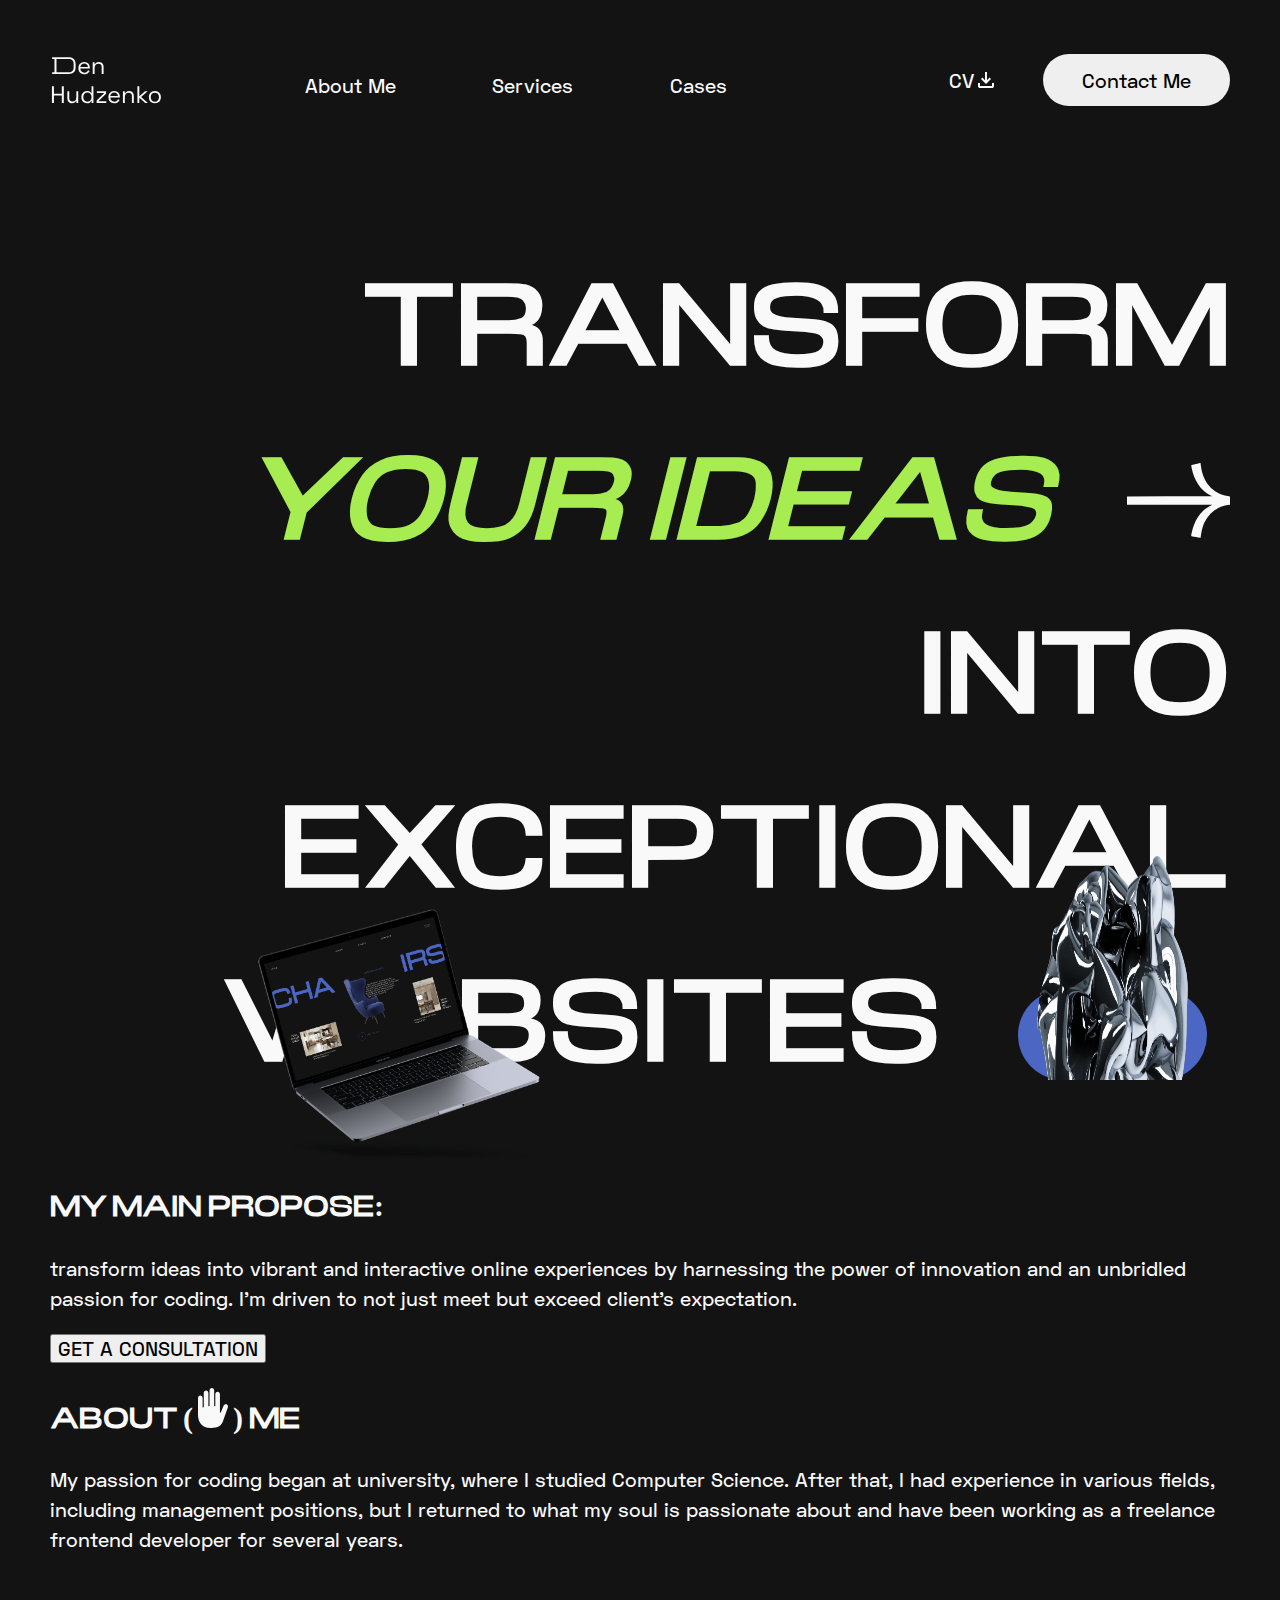
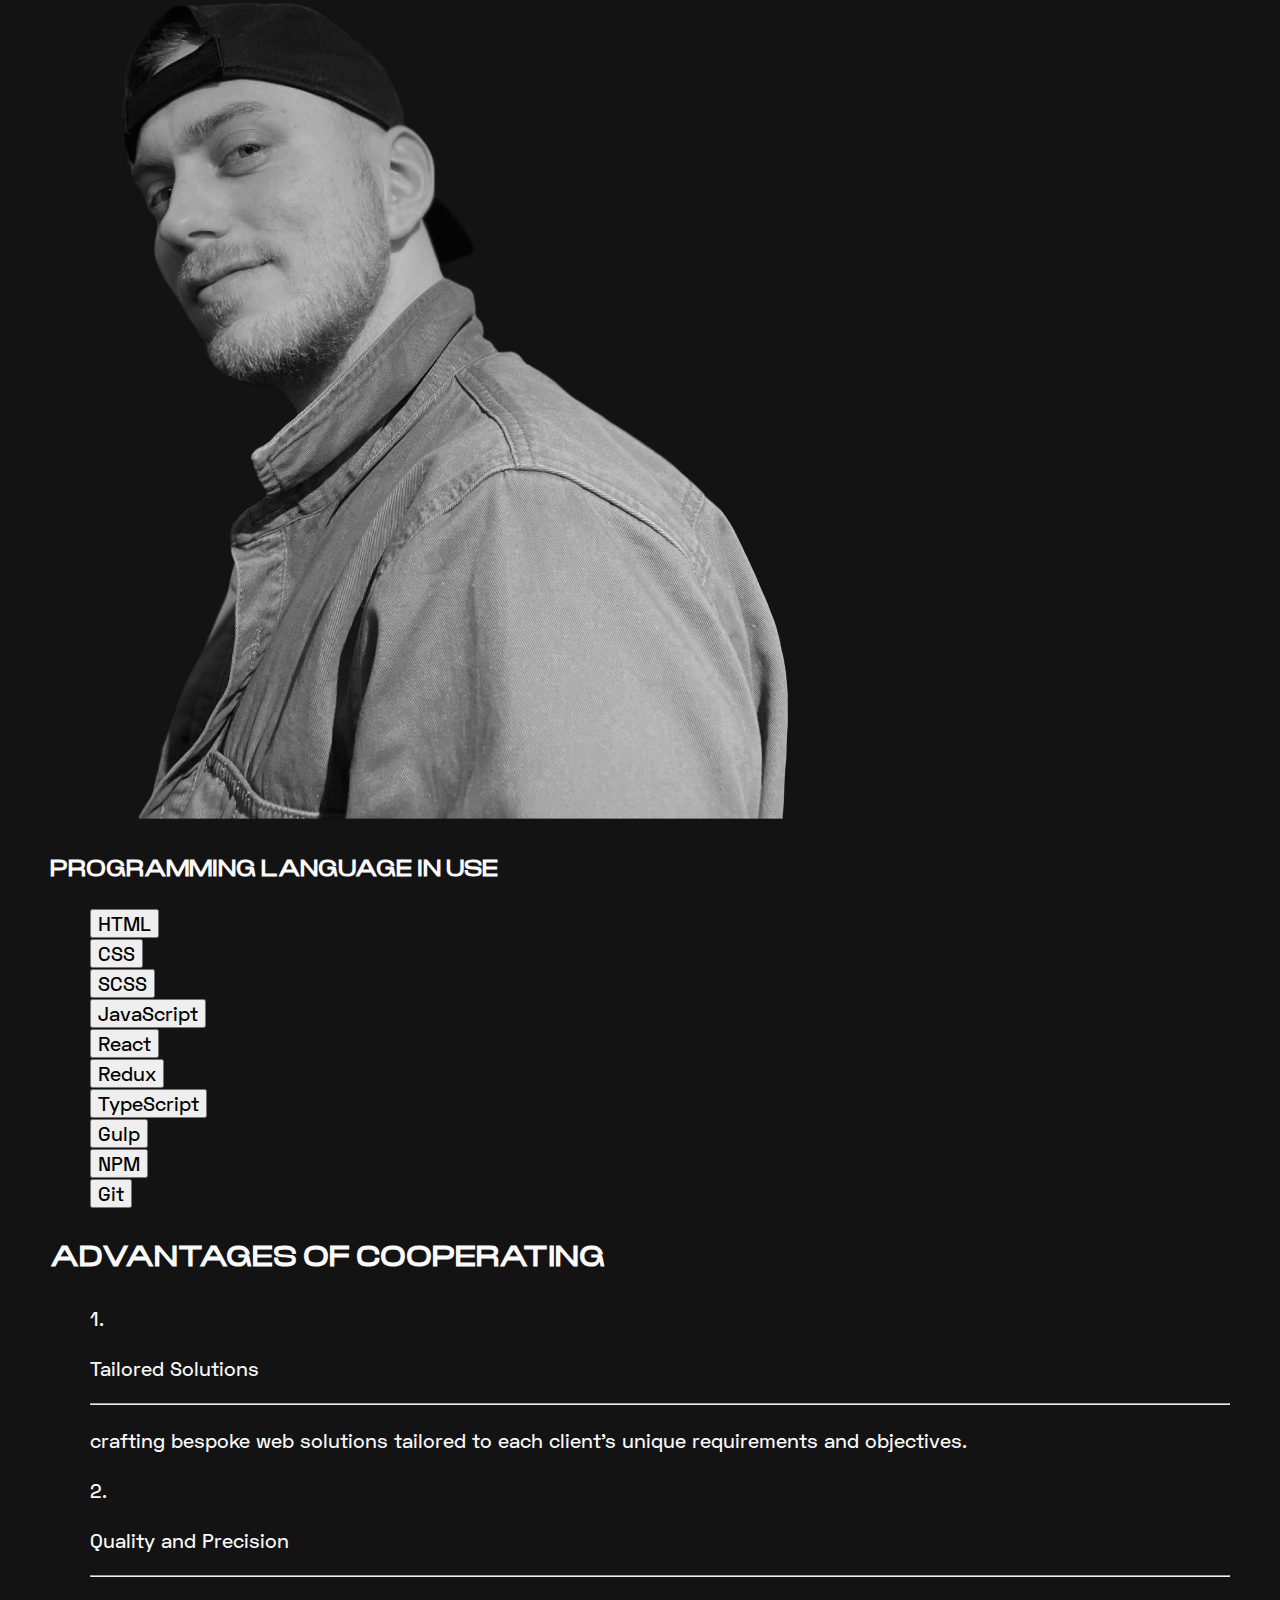
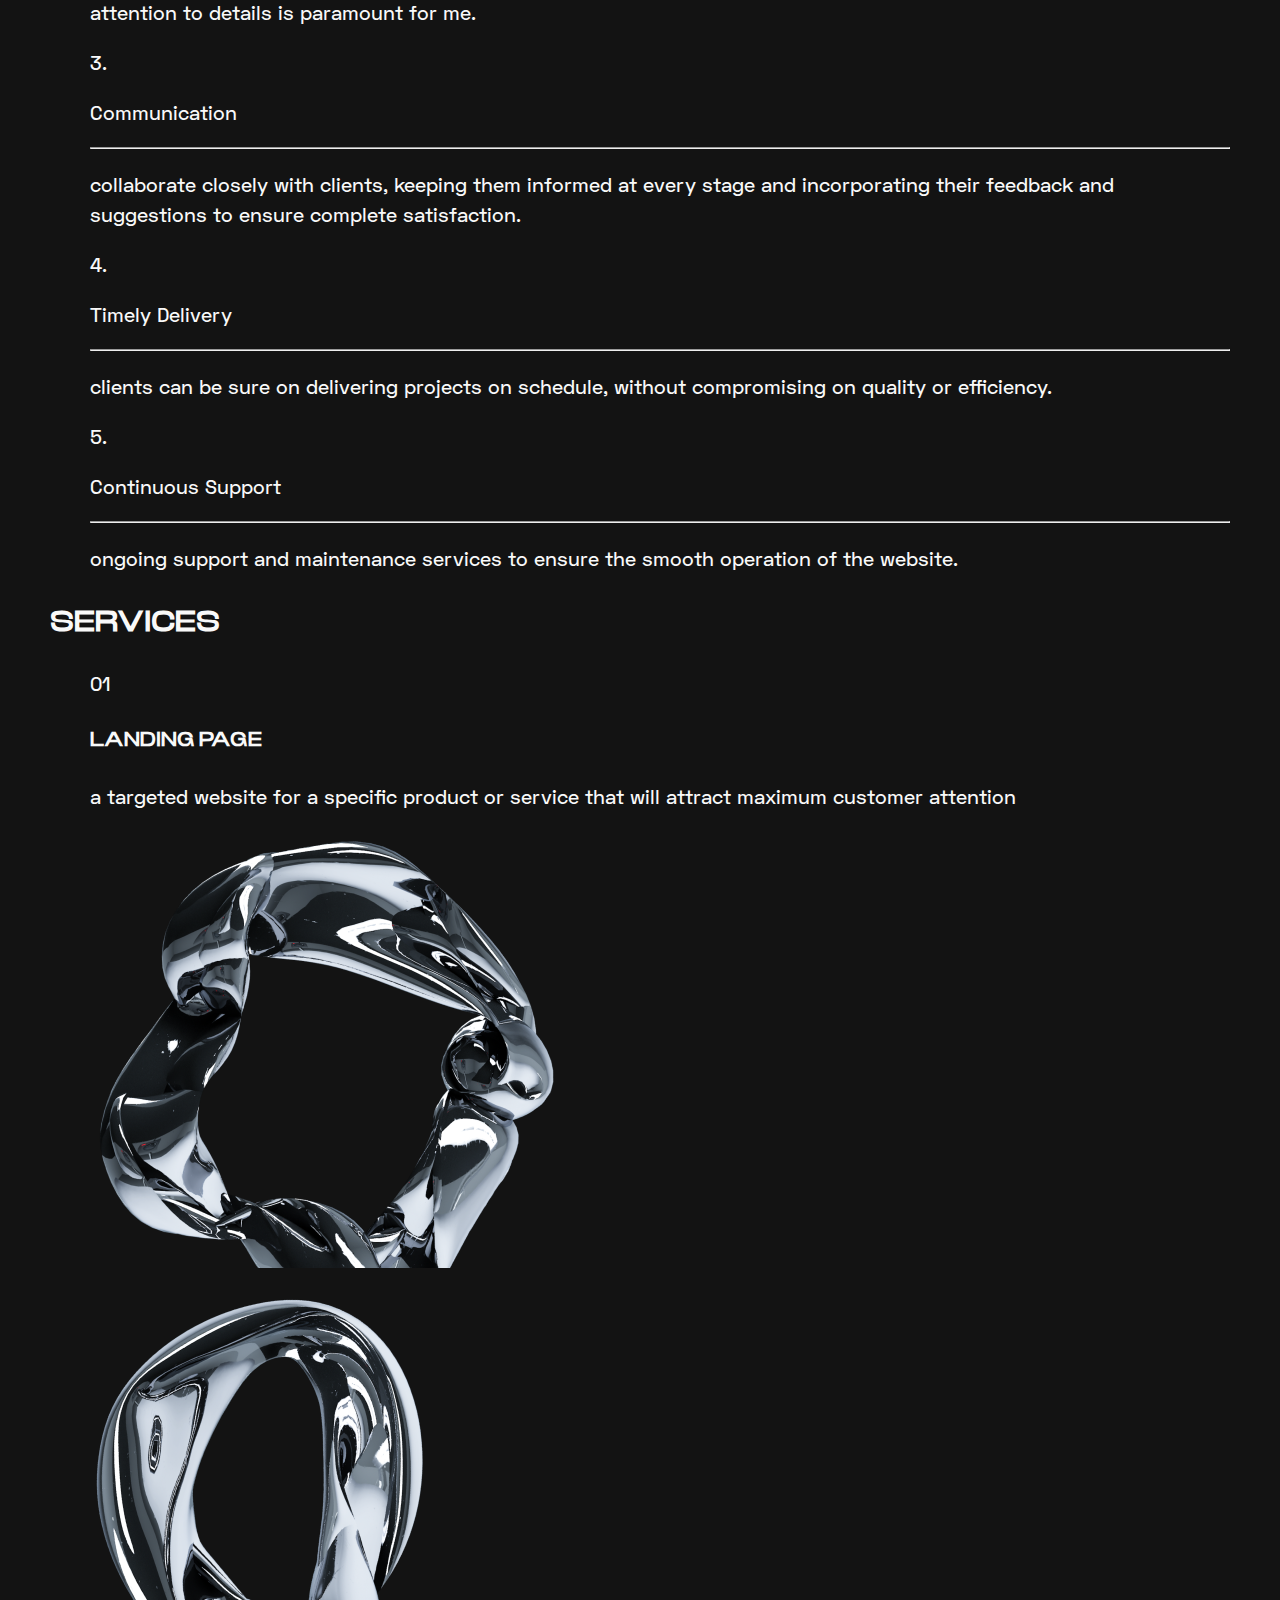
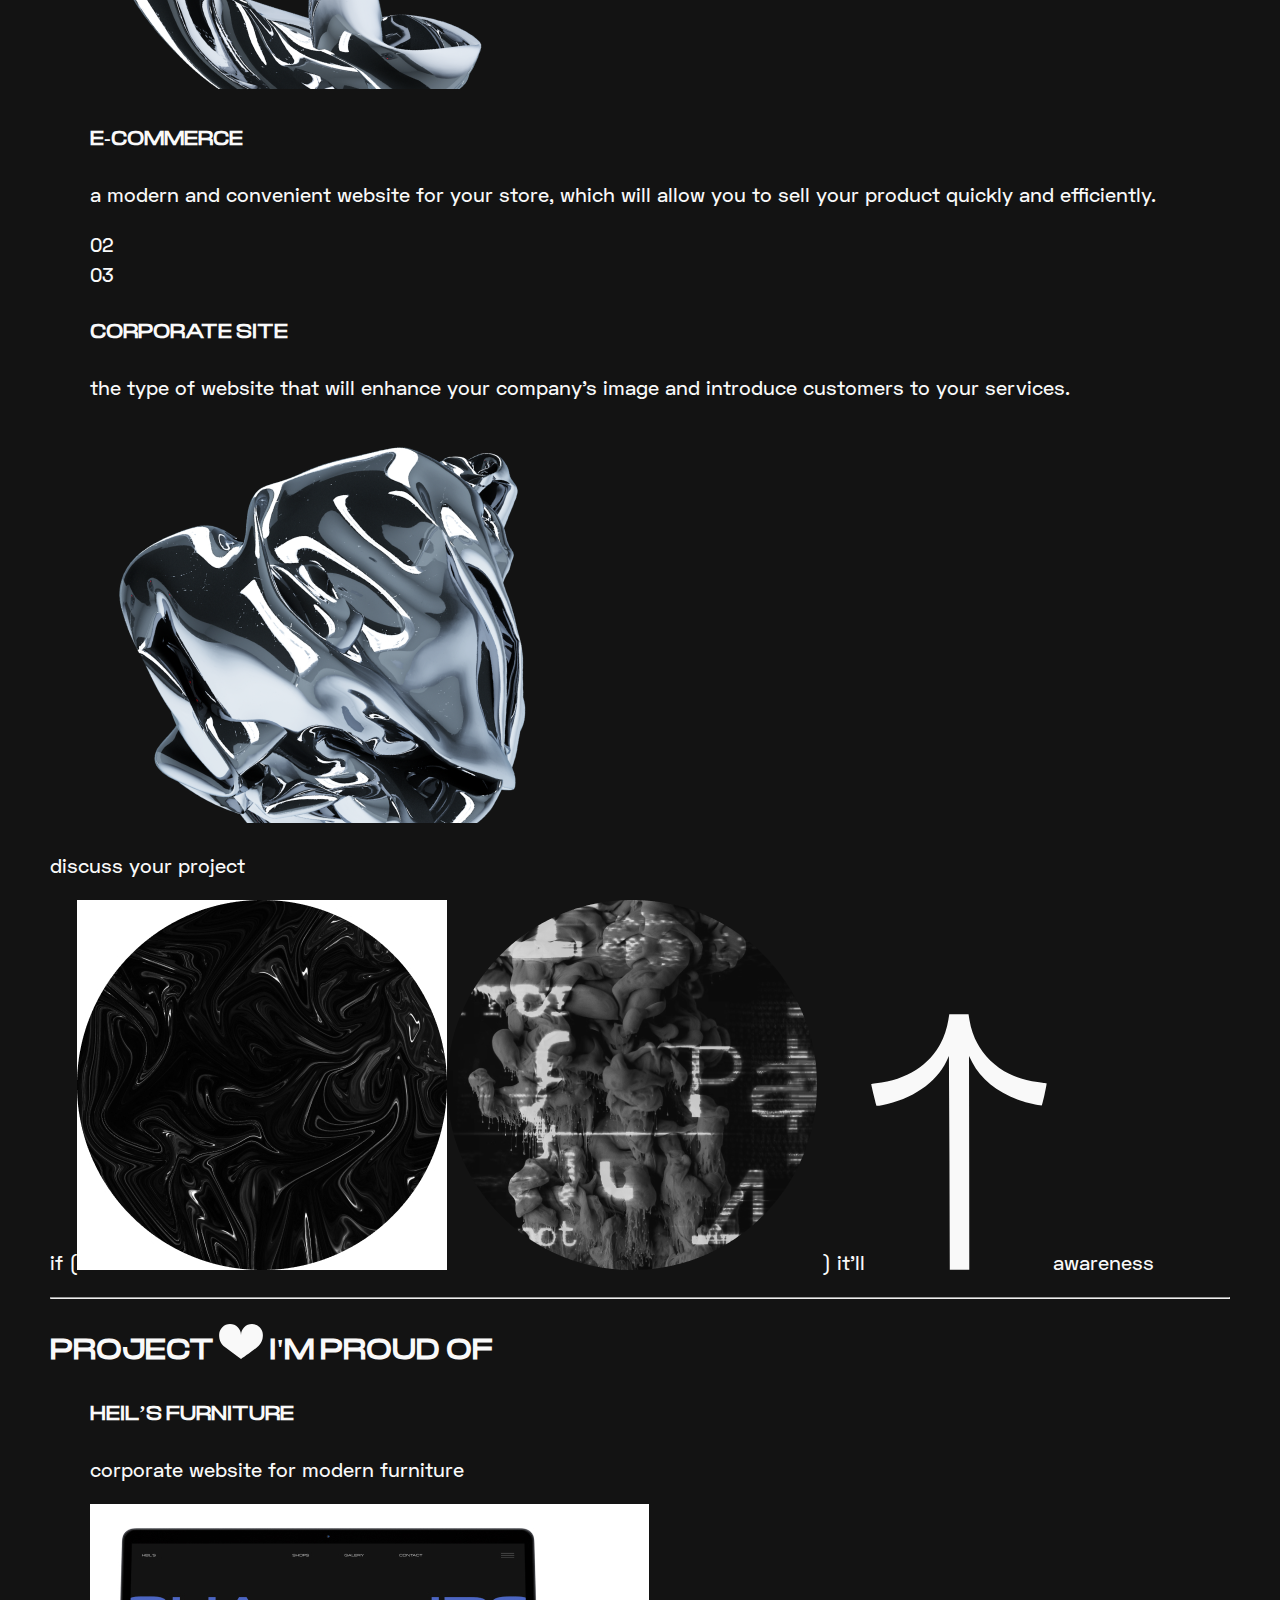
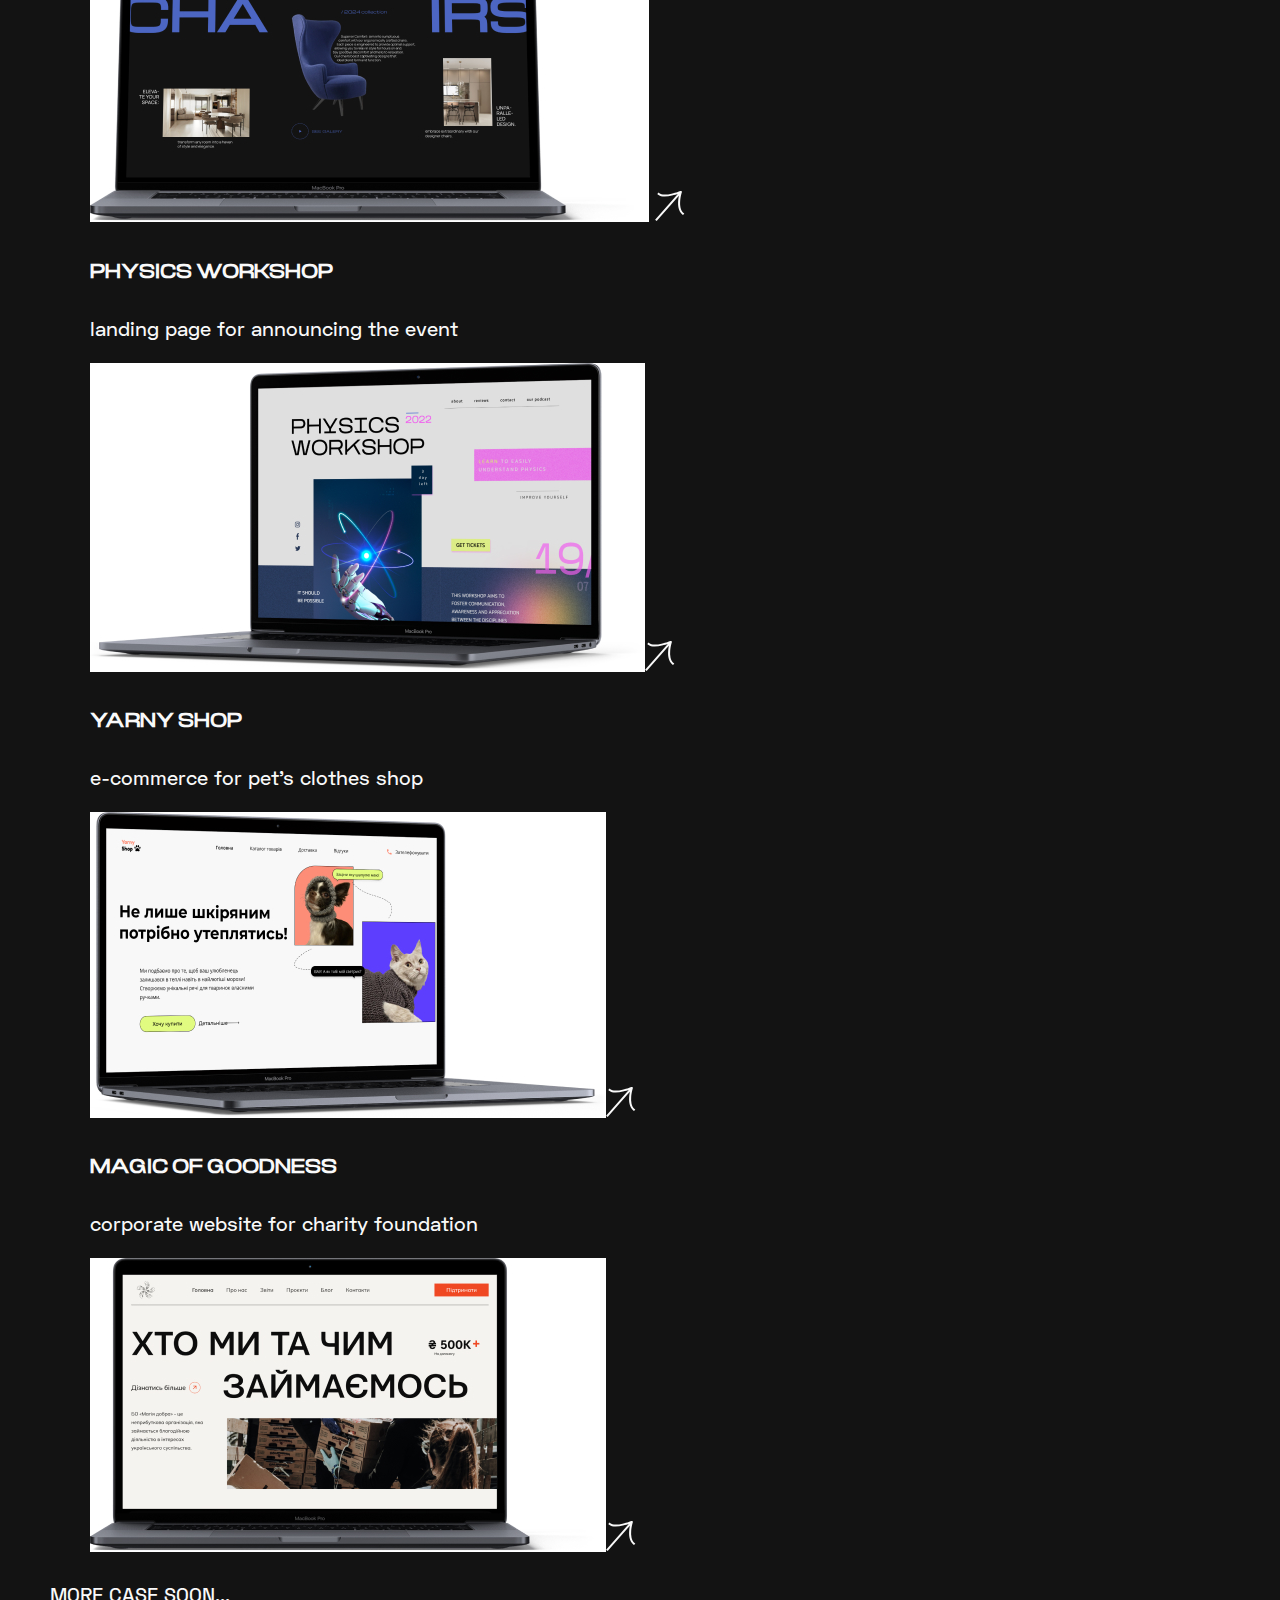
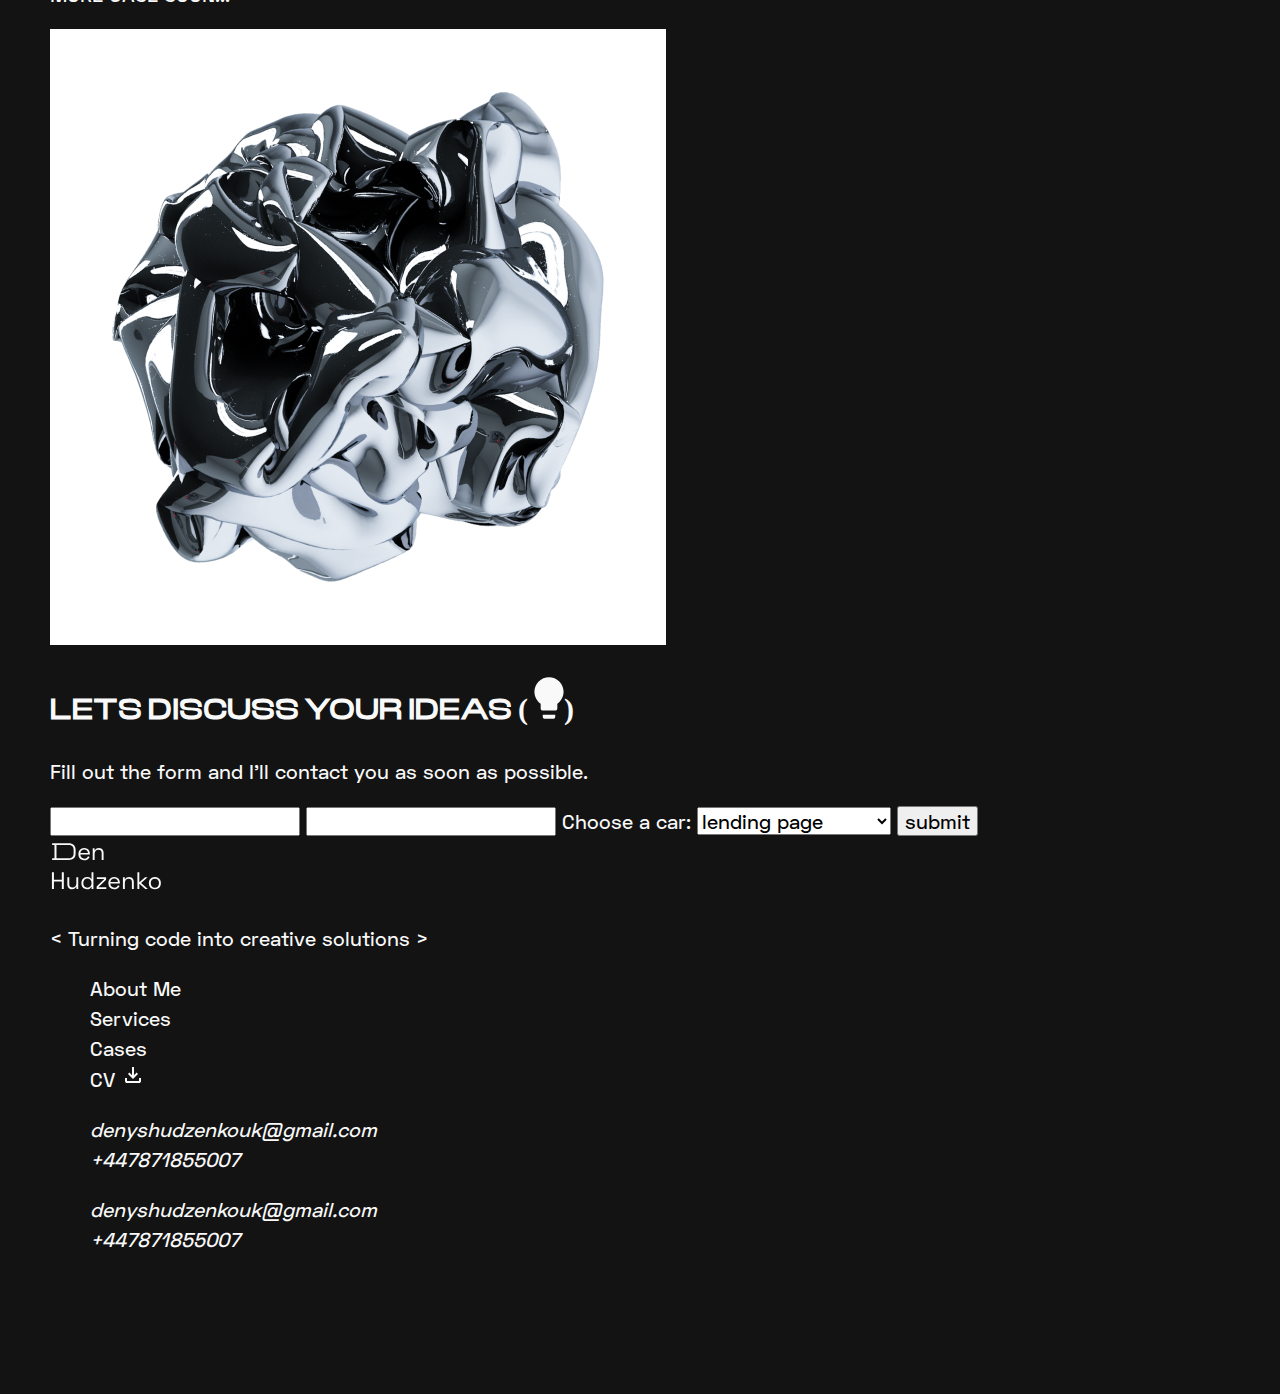
==== index.html @ 6a32b81a "ADD some styles and improove html code" ====
<!DOCTYPE html>
<html lang="en">
  <head>
    <meta charset="UTF-8" />
    <meta name="viewport" content="width=device-width, initial-scale=1.0" />
    <link rel="stylesheet" href="/css/normalize.css" />
    <link rel="stylesheet" href="/css/fonts.css" />
    <link rel="stylesheet" href="/css/style.css" />
    <title>Denys Hudzenko</title>
  </head>

  <body>
    <!-- Header section -->
    <header class="container">
      <nav class="header-nav">
        <div class="header-nav__logo">
          <a href="index.html">
            <svg
              xmlns="http://www.w3.org/2000/svg"
              width="113"
              height="60"
              viewBox="0 0 113 60"
              fill="none"
            >
              <path
                d="M1.92 53V36.2H3.936V43.664H11.808V36.2H13.824V53H11.808V45.488H3.936V53H1.92ZM21.99 53.216C21.142 53.216 20.358 53.032 19.638 52.664C18.934 52.296 18.374 51.752 17.958 51.032C17.558 50.296 17.358 49.408 17.358 48.368V41.264H19.254V48.224C19.254 49.392 19.542 50.24 20.118 50.768C20.71 51.296 21.502 51.56 22.494 51.56C23.614 51.56 24.534 51.192 25.254 50.456C25.974 49.72 26.334 48.624 26.334 47.168V41.264H28.23V53H26.382V51.008H26.046C25.79 51.568 25.35 52.08 24.726 52.544C24.102 52.992 23.19 53.216 21.99 53.216ZM36.9253 53.336C35.9173 53.336 34.9893 53.096 34.1413 52.616C33.2933 52.136 32.6213 51.44 32.1253 50.528C31.6293 49.616 31.3813 48.536 31.3813 47.288V46.976C31.3813 45.728 31.6293 44.656 32.1253 43.76C32.6213 42.848 33.2853 42.152 34.1173 41.672C34.9653 41.176 35.9013 40.928 36.9253 40.928C37.7413 40.928 38.4293 41.04 38.9893 41.264C39.5653 41.472 40.0293 41.744 40.3813 42.08C40.7333 42.4 41.0053 42.744 41.1973 43.112H41.5333V36.2H43.4293V53H41.5813V51.056H41.2453C40.9253 51.648 40.4293 52.176 39.7573 52.64C39.0853 53.104 38.1413 53.336 36.9253 53.336ZM37.4293 51.656C38.6453 51.656 39.6293 51.272 40.3813 50.504C41.1493 49.72 41.5333 48.632 41.5333 47.24V47.024C41.5333 45.632 41.1493 44.552 40.3813 43.784C39.6293 43 38.6453 42.608 37.4293 42.608C36.2293 42.608 35.2373 43 34.4533 43.784C33.6853 44.552 33.3013 45.632 33.3013 47.024V47.24C33.3013 48.632 33.6853 49.72 34.4533 50.504C35.2373 51.272 36.2293 51.656 37.4293 51.656ZM46.6346 53V50.552L54.0986 43.184V42.92H46.8746V41.264H56.0906V43.712L48.6026 51.08V51.368H56.2826V53H46.6346ZM64.3455 53.336C63.1615 53.336 62.1215 53.088 61.2255 52.592C60.3295 52.08 59.6335 51.368 59.1375 50.456C58.6415 49.544 58.3935 48.488 58.3935 47.288V47C58.3935 45.784 58.6415 44.72 59.1375 43.808C59.6335 42.896 60.3215 42.192 61.2015 41.696C62.0815 41.184 63.0895 40.928 64.2255 40.928C65.3295 40.928 66.3055 41.168 67.1535 41.648C68.0015 42.112 68.6655 42.784 69.1455 43.664C69.6255 44.544 69.8655 45.576 69.8655 46.76V47.624H60.2895C60.3375 48.888 60.7455 49.88 61.5135 50.6C62.2815 51.304 63.2415 51.656 64.3935 51.656C65.4015 51.656 66.1775 51.424 66.7215 50.96C67.2655 50.496 67.6815 49.944 67.9695 49.304L69.6015 50.096C69.3615 50.592 69.0255 51.088 68.5935 51.584C68.1775 52.08 67.6255 52.496 66.9375 52.832C66.2655 53.168 65.4015 53.336 64.3455 53.336ZM60.3135 46.064H67.9455C67.8815 44.976 67.5055 44.128 66.8175 43.52C66.1455 42.912 65.2815 42.608 64.2255 42.608C63.1535 42.608 62.2735 42.912 61.5855 43.52C60.8975 44.128 60.4735 44.976 60.3135 46.064ZM72.9326 53V41.264H74.7806V43.256H75.1166C75.3726 42.696 75.8046 42.192 76.4126 41.744C77.0366 41.28 77.9486 41.048 79.1486 41.048C80.0286 41.048 80.8126 41.232 81.5006 41.6C82.2046 41.968 82.7646 42.512 83.1806 43.232C83.5966 43.952 83.8046 44.84 83.8046 45.896V53H81.9086V46.04C81.9086 44.872 81.6126 44.024 81.0206 43.496C80.4446 42.968 79.6606 42.704 78.6686 42.704C77.5326 42.704 76.6046 43.072 75.8846 43.808C75.1806 44.544 74.8286 45.64 74.8286 47.096V53H72.9326ZM87.4114 53V36.2H89.3074V46.088H89.6434L95.0194 41.264H97.6594L91.1554 46.976L97.8514 53H95.2354L89.6434 47.888H89.3074V53H87.4114ZM104.877 53.336C103.693 53.336 102.645 53.088 101.733 52.592C100.837 52.096 100.133 51.4 99.6206 50.504C99.1246 49.592 98.8766 48.52 98.8766 47.288V46.976C98.8766 45.76 99.1246 44.696 99.6206 43.784C100.133 42.872 100.837 42.168 101.733 41.672C102.645 41.176 103.693 40.928 104.877 40.928C106.061 40.928 107.101 41.176 107.997 41.672C108.909 42.168 109.613 42.872 110.109 43.784C110.621 44.696 110.877 45.76 110.877 46.976V47.288C110.877 48.52 110.621 49.592 110.109 50.504C109.613 51.4 108.909 52.096 107.997 52.592C107.101 53.088 106.061 53.336 104.877 53.336ZM104.877 51.632C106.125 51.632 107.117 51.24 107.853 50.456C108.605 49.656 108.981 48.584 108.981 47.24V47.024C108.981 45.68 108.605 44.616 107.853 43.832C107.117 43.032 106.125 42.632 104.877 42.632C103.645 42.632 102.653 43.032 101.901 43.832C101.149 44.616 100.773 45.68 100.773 47.024V47.24C100.773 48.584 101.149 49.656 101.901 50.456C102.653 51.24 103.645 51.632 104.877 51.632Z"
                fill="#F9F9F9"
              />
              <path
                d="M34.368 24.336C33.184 24.336 32.144 24.088 31.248 23.592C30.352 23.08 29.656 22.368 29.16 21.456C28.664 20.544 28.416 19.488 28.416 18.288V18C28.416 16.784 28.664 15.72 29.16 14.808C29.656 13.896 30.344 13.192 31.224 12.696C32.104 12.184 33.112 11.928 34.248 11.928C35.352 11.928 36.328 12.168 37.176 12.648C38.024 13.112 38.688 13.784 39.168 14.664C39.648 15.544 39.888 16.576 39.888 17.76V18.624H30.312C30.36 19.888 30.768 20.88 31.536 21.6C32.304 22.304 33.264 22.656 34.416 22.656C35.424 22.656 36.2 22.424 36.744 21.96C37.288 21.496 37.704 20.944 37.992 20.304L39.624 21.096C39.384 21.592 39.048 22.088 38.616 22.584C38.2 23.08 37.648 23.496 36.96 23.832C36.288 24.168 35.424 24.336 34.368 24.336ZM30.336 17.064H37.968C37.904 15.976 37.528 15.128 36.84 14.52C36.168 13.912 35.304 13.608 34.248 13.608C33.176 13.608 32.296 13.912 31.608 14.52C30.92 15.128 30.496 15.976 30.336 17.064ZM42.7151 24V12.264H44.5631V14.256H44.8991C45.1551 13.696 45.5871 13.192 46.1951 12.744C46.8191 12.28 47.7311 12.048 48.9311 12.048C49.8111 12.048 50.5951 12.232 51.2831 12.6C51.9871 12.968 52.5471 13.512 52.9631 14.232C53.3791 14.952 53.5871 15.84 53.5871 16.896V24H51.6911V17.04C51.6911 15.872 51.3951 15.024 50.8031 14.496C50.2271 13.968 49.4431 13.704 48.4511 13.704C47.3151 13.704 46.3871 14.072 45.6671 14.808C44.9631 15.544 44.6111 16.64 44.6111 18.096V24H42.7151Z"
                fill="#F9F9F9"
              />
              <path
                d="M2.12793 24.0002V22.2002H4.47993V9.0002H2.12793V7.2002H18.6799C20.8879 7.2002 22.5919 7.7602 23.7919 8.8802C25.0079 10.0002 25.6159 11.7202 25.6159 14.0402V17.1602C25.6159 19.4962 25.0079 21.2242 23.7919 22.3442C22.5919 23.4482 20.8879 24.0002 18.6799 24.0002H2.12793ZM6.49593 22.1762H18.6799C20.3119 22.1762 21.5439 21.7762 22.3759 20.9762C23.2079 20.1762 23.6239 18.9362 23.6239 17.2562V13.9682C23.6239 12.2562 23.2079 11.0082 22.3759 10.2242C21.5439 9.4402 20.3119 9.0482 18.6799 9.0482H6.49593V22.1762Z"
                fill="#F9F9F9"
              />
            </svg>
          </a>
        </div>
        <ul class="header-nav__list header-list">
          <li><a href="#about">About Me</a></li>
          <li><a href="#services">Services</a></li>
          <li><a href="#projects">Cases</a></li>
        </ul>
        <div class="header-contacts">
          <a href="#" download class="header-contacts__link">
            <p>CV</p>
            <svg
              xmlns="http://www.w3.org/2000/svg"
              width="24"
              height="24"
              viewBox="0 0 24 24"
              fill="none"
            >
              <path
                d="M12 16L7 11L8.4 9.55L11 12.15V4H13V12.15L15.6 9.55L17 11L12 16ZM6 20C5.45 20 4.97917 19.8042 4.5875 19.4125C4.19583 19.0208 4 18.55 4 18V15H6V18H18V15H20V18C20 18.55 19.8042 19.0208 19.4125 19.4125C19.0208 19.8042 18.55 20 18 20H6Z"
                fill="#F9F9F9"
              />
            </svg>
          </a>

          <button class="header-contacts__button">Contact Me</button>
        </div>
      </nav>
    </header>

    <!-- Main section -->
    <main class="container">
      <!-- hero -->
      <section class="hero" id="hero">
        <!-- title container -->
        <!-- remake the structure of title in hero page semantic is wrong!!! -->
        <div class="hero-top">
          <h1 class="hero-title">
            Transform <span class="hero-title__accent">your ideas</span>
            <svg
              class="title-span__img"
              xmlns="http://www.w3.org/2000/svg"
              width="103"
              height="75"
              viewBox="0 0 103 75"
              fill="none"
            >
              <path
                d="M64.2359 72.9363C64.3048 73.006 66.4166 73.5394 68.9284 74.1211C71.4406 74.7029 73.5231 75.0899 73.5566 74.9819C73.5898 74.8735 73.8497 73.1167 74.1339 71.0775C74.7049 66.9827 76.0872 62.2016 77.5644 59.2115C82.1686 49.8928 90.4294 43.7224 100.449 42.1187L103 41.7102V37.5936V33.4767L100.688 33.0858C85.5371 30.5246 75.6598 19.1099 73.8121 2.02778C73.6915 0.912335 73.5473 -3.15905e-06 73.4918 -3.15905e-06C72.9809 -3.15905e-06 64.5143 2.056 64.3542 2.21888C64.2384 2.33665 64.3246 3.38234 64.5459 4.54224C66.9959 17.3861 74.0108 27.8375 83.114 32.2075L85.2976 33.2558L40.3941 33.3379L0 33.39L0 41.7213L40.4671 41.7735L85.2647 41.8559L82.5079 43.2633C75.3562 46.9143 69.694 54.0762 66.3595 63.6892C65.4094 66.4279 63.9756 72.6715 64.2359 72.9363Z"
                fill="#F9F9F9"
              /></svg
            ><br />
            <span class="hero-title__span">into exceptional</span> <br />
            <span class="hero-title__span">websites</span>
            <span class="hero-title__span hero-bottom__abstract hero-abstract">
              <img src="/img/hero_abstract.png" alt="abstract_1" class="hero-abstract__img" />
            </span>
          </h1>

          <img class="hero-top__image" src="/img/laptop.png" alt="laptop" />
        </div>

        <!-- lower part of hero section -->
        <div class="hero-bottom">
          <h2>MY MAIN PROPOSE:</h2>
          <div class="hero-bottom__right">
            <p>
              transform ideas into vibrant and interactive online experiences by harnessing the
              power of innovation and an unbridled passion for coding. I’m driven to not just meet
              but exceed client’s expectation.
            </p>
            <button>GET A CONSULTATION</button>
          </div>
        </div>
      </section>

      <!-- About Me -->
      <section class="about" id="about">
        <h2 class="about--title">
          About (<img class="about-title__img" src="/img/hand.svg" alt="hand" />) Me
        </h2>
        <div class="about-content">
          <p class="about-content__text">
            My passion for coding began at university, where I studied Computer Science. After that,
            I had experience in various fields, including management positions, but I returned to
            what my soul is passionate about and have been working as a freelance frontend developer
            for several years.
          </p>
          <img src="/img/my_photo.jpg" alt="me" class="about-content__photo" />
          <h3>PROGRAMMING LANGUAGE IN USE</h3>
          <ul class="about-content__list skill-list">
            <li class="skill-list__item"><button id="skill1">HTML</button></li>
            <li class="skill-list__item"><button id="skill2">CSS</button></li>
            <li class="skill-list__item"><button id="skill3">SCSS</button></li>
            <li class="skill-list__item"><button id="skill4">JavaScript</button></li>
            <li class="skill-list__item"><button id="skill5">React</button></li>
            <li class="skill-list__item"><button id="skill6">Redux</button></li>
            <li class="skill-list__item"><button id="skill7">TypeScript</button></li>
            <li class="skill-list__item"><button id="skill8">Gulp</button></li>
            <li class="skill-list__item"><button id="skill9">NPM</button></li>
            <li class="skill-list__item"><button id="skill10">Git</button></li>
          </ul>
        </div>
      </section>

      <!-- Advantages of cooperating -->
      <section class="cooperating" id="cooperating">
        <h2 class="cooperating-title">advantages of cooperating</h2>
        <ul class="cooperation-list">
          <li class="cooperating-list__item cooperating-item">
            <p class="cooperation-item__number">1.</p>
            <p class="cooperation-item__title">Tailored Solutions</p>
            <hr />
            <p class="cooperation-item__text">
              crafting bespoke web solutions tailored to each client's unique requirements and
              objectives.
            </p>
          </li>
          <li class="cooperating-list__item cooperating-item">
            <p class="cooperation-item__number">2.</p>
            <p class="cooperation-item__title">Quality and Precision</p>
            <hr />
            <p class="cooperation-item__text">attention to details is paramount for me.</p>
          </li>
          <li class="cooperating-list__item cooperating-item">
            <p class="cooperation-item__number">3.</p>
            <p class="cooperation-item__title">Communication</p>
            <hr />
            <p class="cooperation-item__text">
              collaborate closely with clients, keeping them informed at every stage and
              incorporating their feedback and suggestions to ensure complete satisfaction.
            </p>
          </li>
          <li class="cooperating-list__item cooperating-item">
            <p class="cooperation-item__number">4.</p>
            <p class="cooperation-item__title">Timely Delivery</p>
            <hr />
            <p class="cooperation-item__text">
              clients can be sure on delivering projects on schedule, without compromising on
              quality or efficiency.
            </p>
          </li>
          <li class="cooperating-list__item cooperating-item">
            <p class="cooperation-item__number">5.</p>
            <p class="cooperation-item__title">Continuous Support</p>
            <hr />
            <p class="cooperation-item__text">
              ongoing support and maintenance services to ensure the smooth operation of the
              website.
            </p>
          </li>
        </ul>
      </section>

      <!-- Services -->
      <section class="services" id="services">
        <h2 class="services-title">services</h2>
        <ul class="services-list">
          <li class="services-list__item services-item">
            <span>01</span>
            <div class="services-text">
              <h4 class="services-text__title">landing page</h4>
              <p class="services-item__text">
                a targeted website for a specific product or service that will attract maximum
                customer attention
              </p>
            </div>
            <img src="/img/abstract2.png" alt="services-abstract1" class="service-item__img" />
          </li>

          <li class="services-list__item services-item">
            <img
              src="img/services_abstract_2.png"
              alt="services-abstract2"
              class="service-item__img"
            />
            <div class="services-text">
              <h4 class="services-text__title">E-Commerce</h4>
              <p class="services-item__text">
                a modern and convenient website for your store, which will allow you to sell your
                product quickly and efficiently.
              </p>
            </div>
            <span>02</span>
          </li>
          <li class="services-list__item services-item">
            <span>03</span>
            <div class="services-text">
              <h4 class="services-text__title">Corporate site</h4>
              <p class="services-item__text">
                the type of website that will enhance your company's image and introduce customers
                to your services.
              </p>
            </div>
            <img
              src="img/services_abstract_3.png"
              alt="services-abstract3"
              class="service-item__img"
            />
          </li>
        </ul>

        <a href="#" class="services-button__link"> discuss your project </a>

        <!-- awareness -->
        <div class="awareness">
          <p class="awareness-text">
            if (<img src="/img/elipse1.jpg" alt="ellipse-1" class="awareness-text__img" /><img
              src="/img/elipse2.png"
              alt="ellipse-2"
              class="awareness-text__img"
            />
            ) it'll <img src="/img/arrow.svg" alt="arrow" /> awareness
          </p>
          <hr />
        </div>
      </section>

      <!-- Projects -->
      <section class="projects" id="projects">
        <h2 class="projects-title">
          project <img src="/img/heart.svg" alt="heart" class="project-title__img" /> i'm proud of
        </h2>
        <ul class="project-list">
          <li>
            <div class="project-list__item project-item">
              <h4 class="project-item__title">heil’s furniture</h4>
              <p class="project-item__text">corporate website for modern furniture</p>
              <img src="/img/proj1.jpg" alt="case1" class="project-img" />
              <img src="/img/corner_arrow.svg" alt="arrow" class="project-icon" />
            </div>
          </li>
          <li>
            <div class="project-list__item project-item">
              <h4 class="project-item__title">physics workshop</h4>
              <p class="project-item__text">landing page for announcing the event</p>
              <img src="/img/proj2.jpg" alt="case2" class="project-item__img" /><img
                src="/img/corner_arrow.svg"
                alt="arrow"
                class="project-icon"
              />
            </div>
          </li>
          <li>
            <div class="project-list__item project-item">
              <h4 class="project-item__title">Yarny shop</h4>
              <p class="project-item__text">e-commerce for pet’s clothes shop</p>
              <img src="/img/proj3.jpg" alt="case3" class="project-item__img" /><img
                src="/img/corner_arrow.svg"
                alt="arrow"
                class="project-icon"
              />
            </div>
          </li>
          <li>
            <div class="project-list__item project-item">
              <h4 class="project-item__title">magic of goodness</h4>
              <p class="project-item__text">corporate website for charity foundation</p>
              <img src="/img/proj4.jpg" alt="case4" class="project-item__img" /><img
                src="/img/corner_arrow.svg"
                alt="arrow"
                class="project-icon"
              />
            </div>
          </li>
        </ul>
        <p>MORE CASE SOON...</p>
      </section>

      <!-- Discussion -->
      <section class="discussion" id="discussion">
        <div class="discussion-left">
          <img src="/img/discussion_abstract.jpg" alt="abstract" class="discussion-left__img" />
        </div>
        <div class="discussion-right">
          <div>
            <h2>
              lets discuss your ideas (
              <img src="/img/lamp.svg" alt="Lmp" class="discussion-right__icon" />)
            </h2>
            <p>Fill out the form and I’ll contact you as soon as possible.</p>
          </div>
          <form action="POST" class="discussion-right__form">
            <input type="text" name="name" id="name" />
            <input type="email" name="email" id="email" />
            <label for="subject">Choose a car:</label>
            <select id="subject" name="subject">
              <option value="lending page">lending page</option>
              <option value="e-commerce">e-commerce</option>
              <option value="corporate website">corporate website</option>
            </select>
            <input type="button" value="submit" />
          </form>
        </div>
      </section>
    </main>

    <!-- Footer section -->
    <footer class="footer" id="footer">
      <div class="footer-logo">
        <img src="/img/logo.svg" alt="logo" class="footer-logo__img" />
        <p><span>&lt;</span> Turning code into creative solutions <span>></span></p>
      </div>
      <nav class="footer-nav">
        <ul class="footer-nav__list footer-list">
          <li class="footer-list__item"><a href="#about">About Me</a></li>
          <li class="footer-list__item"><a href="#services">Services</a></li>
          <li class="footer-list__item"><a href="#cases">Cases</a></li>
          <li class="footer-list__item">CV <img src="/img/download_icon.svg" alt="download" /></li>
        </ul>
      </nav>
      <address>
        <ul class="footer-contacts">
          <li class="footer-contact__item">
            <a href="mailto:denyshudzenkouk@gmail.com">denyshudzenkouk@gmail.com</a>
          </li>
          <li class="footer-contact__item"><a href="tel:+447871855007">+447871855007</a></li>
        </ul>
        <ul class="footer-social">
          <li class="footer-social__item">
            <a href="mailto:denyshudzenkouk@gmail.com">denyshudzenkouk@gmail.com</a>
          </li>
          <li class="footer-social__item"><a href="">+447871855007</a></li>
        </ul>
      </address>
    </footer>
    <script src="/js/main.js"></script>
  </body>
</html>
---- css/fonts.css ----
@font-face {
  font-family: "Space Grotesk";
  src: url(/fonts/SpaceGrotesk-Medium.otf) format("truetype");
}

@font-face {
  font-family: "Arupala Grotesk";
  src: url(/fonts/ArupalaGroteskTrial-Medium.ttf) format("truetype");
}
---- css/style.css ----
.header-nav {
  display: flex;
  width: 100%;
  justify-content: space-between;
  align-items: stretch;
  height: 60px;
  margin-bottom: 125px;
}
.header-nav__logo {
  flex-basis: 20%;
}
.header-nav__list {
  display: flex;
  flex-basis: 60%;
}
.header-nav__list li {
  margin-right: 15%;
}
.header-nav .header-contacts {
  display: flex;
  align-items: center;
  flex-basis: 20%;
  justify-content: flex-end;
}
.header-nav .header-contacts__button {
  width: 187px;
  height: 52px;
  border-radius: 32px;
  margin-left: 45px;
  border-style: none;
}
.header-nav .header-contacts__button a {
  color: #131313;
}
.header-nav .header-contacts__link {
  display: flex;
  align-items: center;
  color: #131313;
}
.header-nav .header-contacts__link p {
  color: #F9F9F9;
}

.hero-top {
  position: relative;
}
.hero-top__image {
  position: absolute;
  bottom: -7%;
  left: 17%;
  width: 25%;
  max-height: 439px;
}
.hero-top .hero-title {
  width: 100%;
  font-size: 116px;
  text-transform: uppercase;
  text-align: end;
}
.hero-top .hero-title__accent {
  color: #A7EC51;
  font-style: italic;
  text-transform: uppercase;
}
.hero-top .hero-title .title-span__img,
.hero-top .hero-title .hero-abstract {
  margin-left: 55px;
}
.hero-top .hero-title .hero-abstract {
  margin-right: 23px;
}
.hero-top .hero-title .hero-abstract {
  display: inline-block;
  position: relative;
  bottom: -20px;
  width: 16%;
  height: 90px;
  background-color: #4C66C3;
  border-radius: 60px;
}
.hero-top .hero-title .hero-abstract__img {
  position: absolute;
  width: 100%;
  height: 268px;
  bottom: 0;
  left: 0;
}

body {
  background-color: #131313;
  padding: 50px 50px 120px 50px;
  color: #F9F9F9;
  font-family: "Space Grotesk";
  font-weight: 400;
  font-size: 20px;
}

a {
  color: #F9F9F9;
}

ul {
  list-style: none;
}

h1,
h2,
h3,
h4,
h5 {
  font-family: "Arupala Grotesk";
  text-transform: uppercase;
}/*# sourceMappingURL=style.css.map */
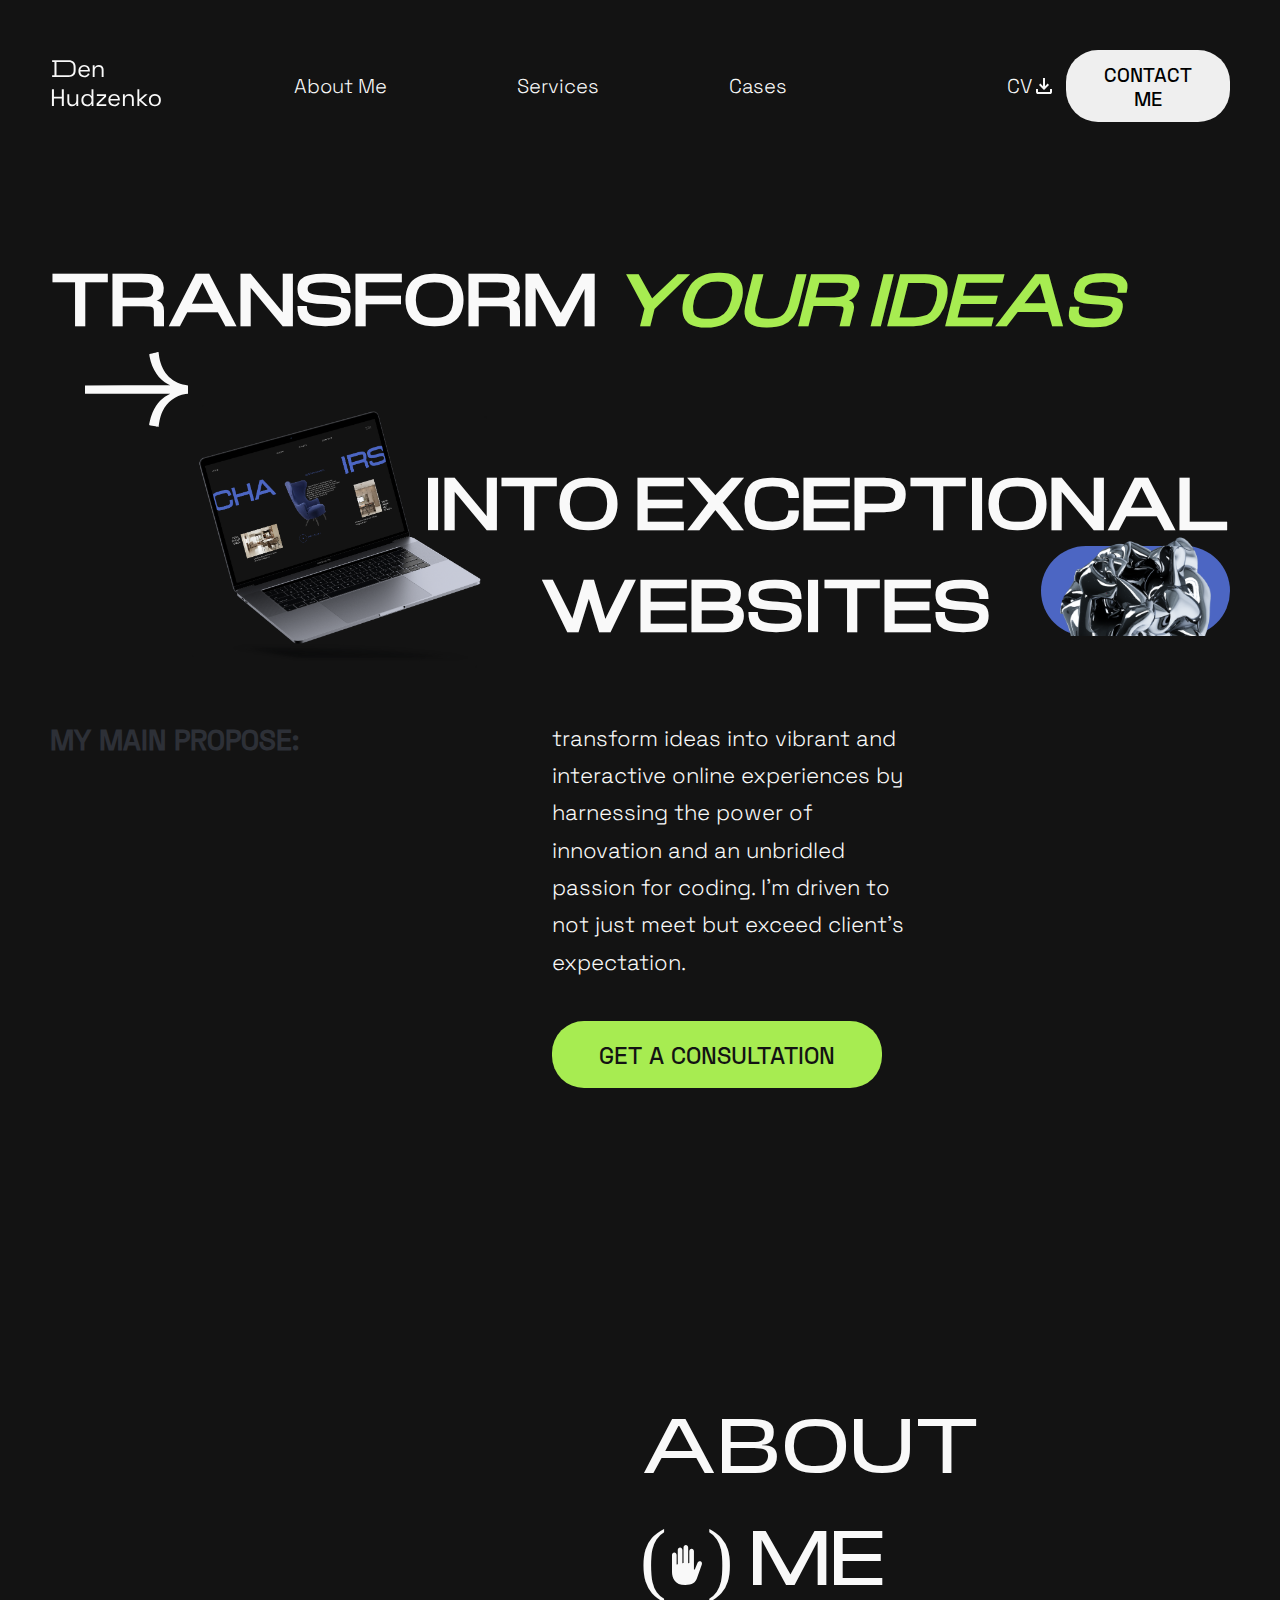
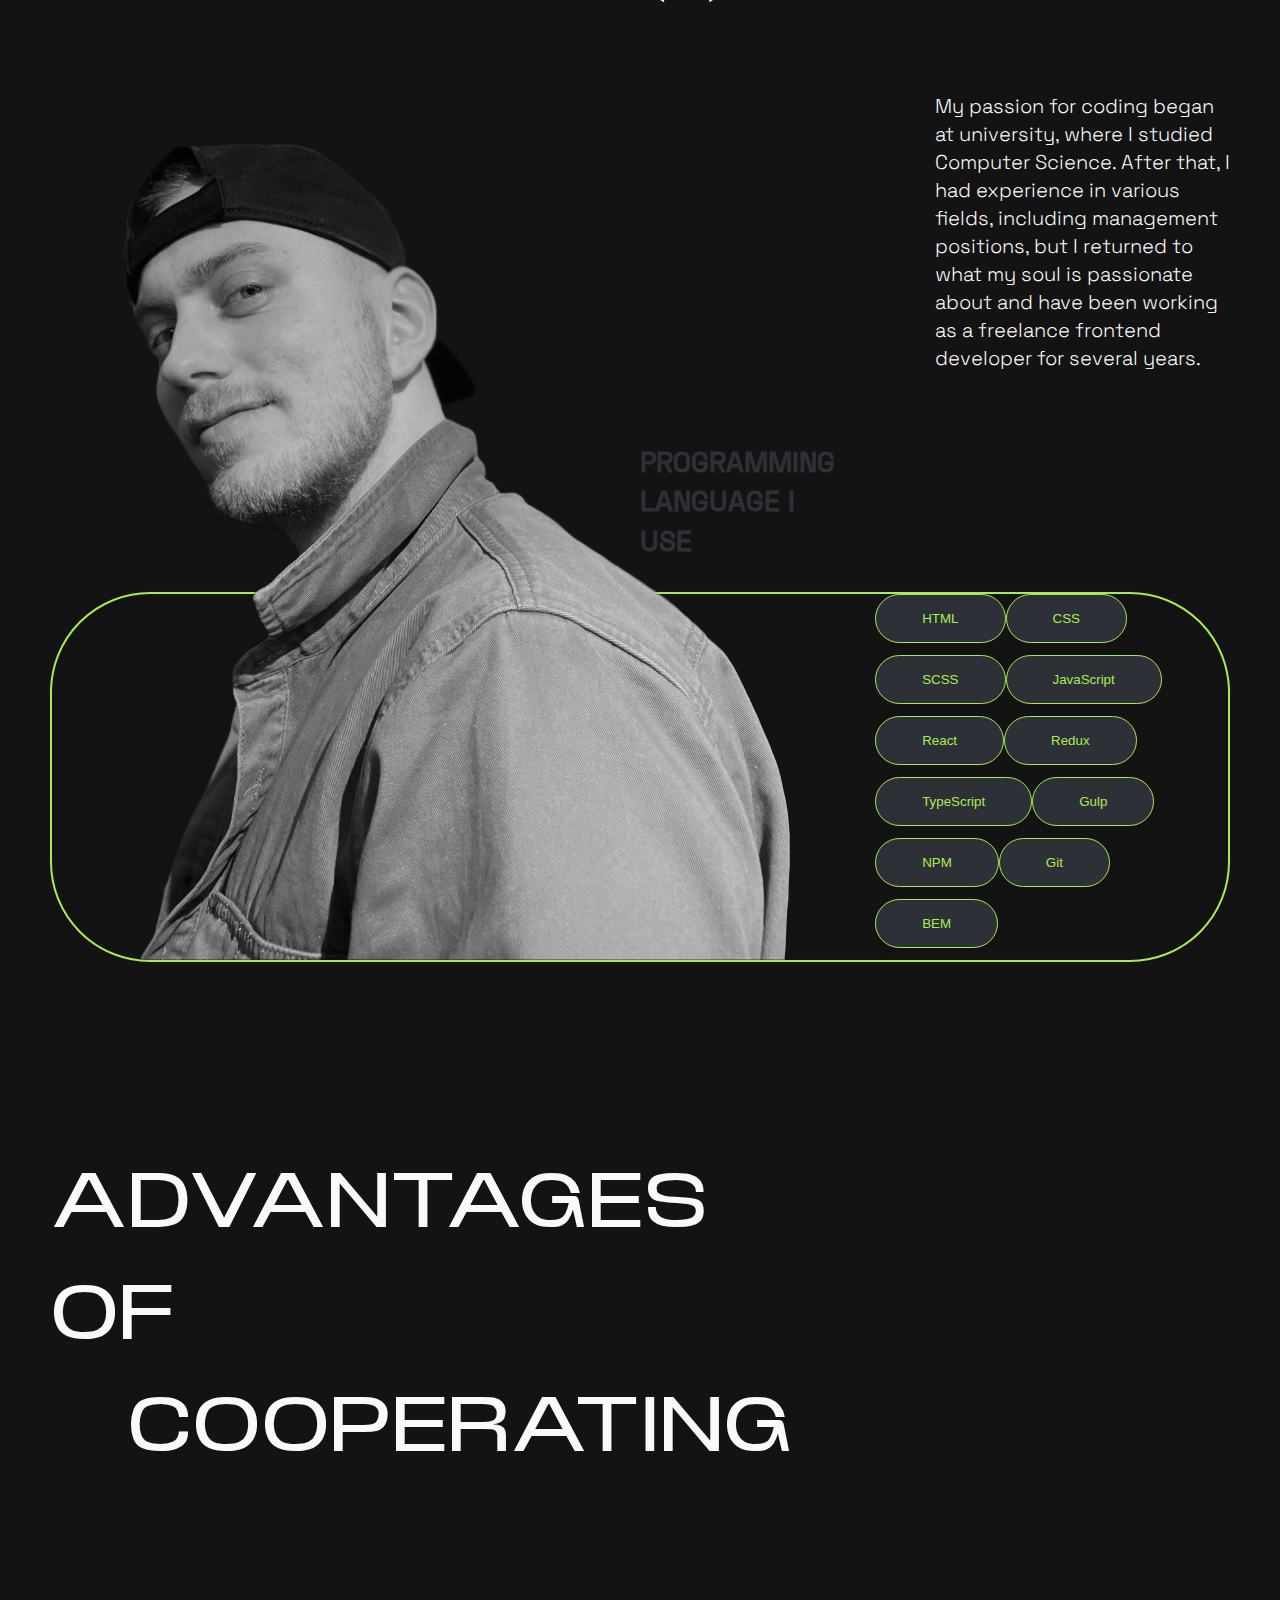
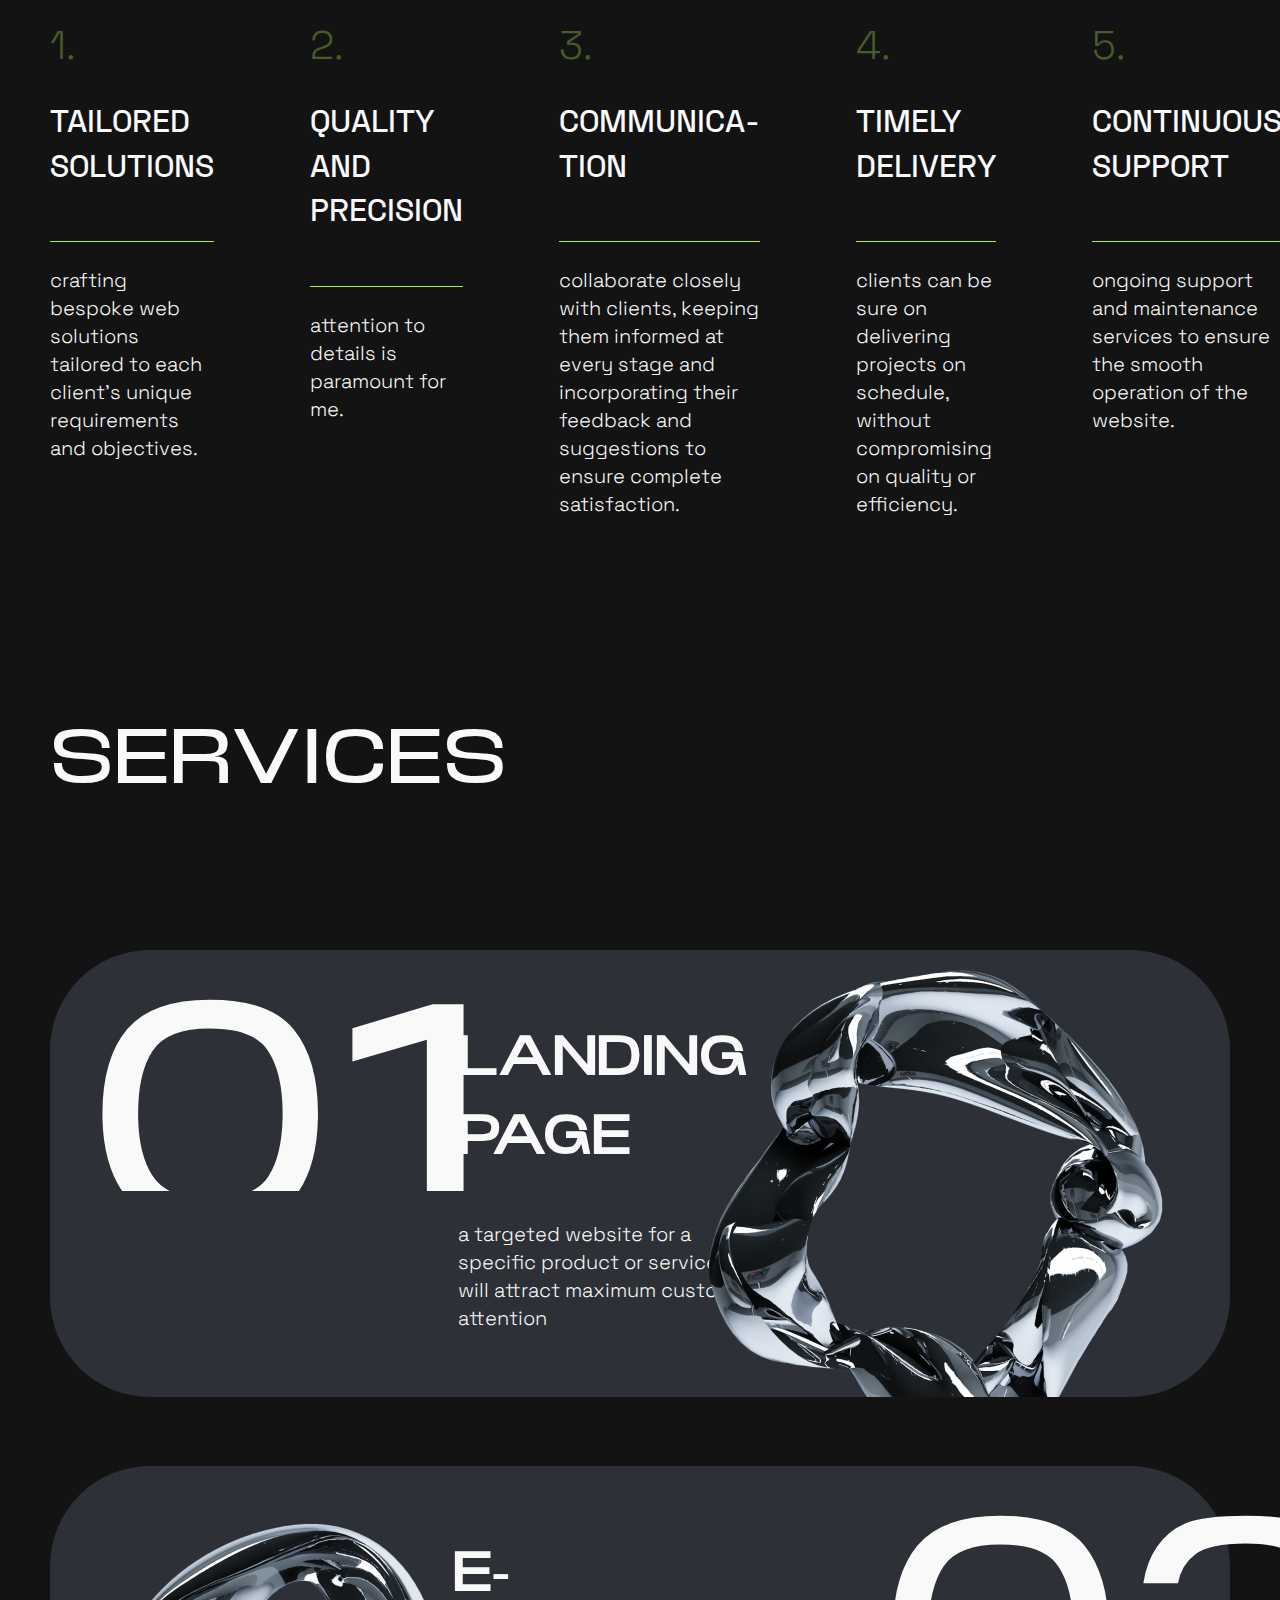
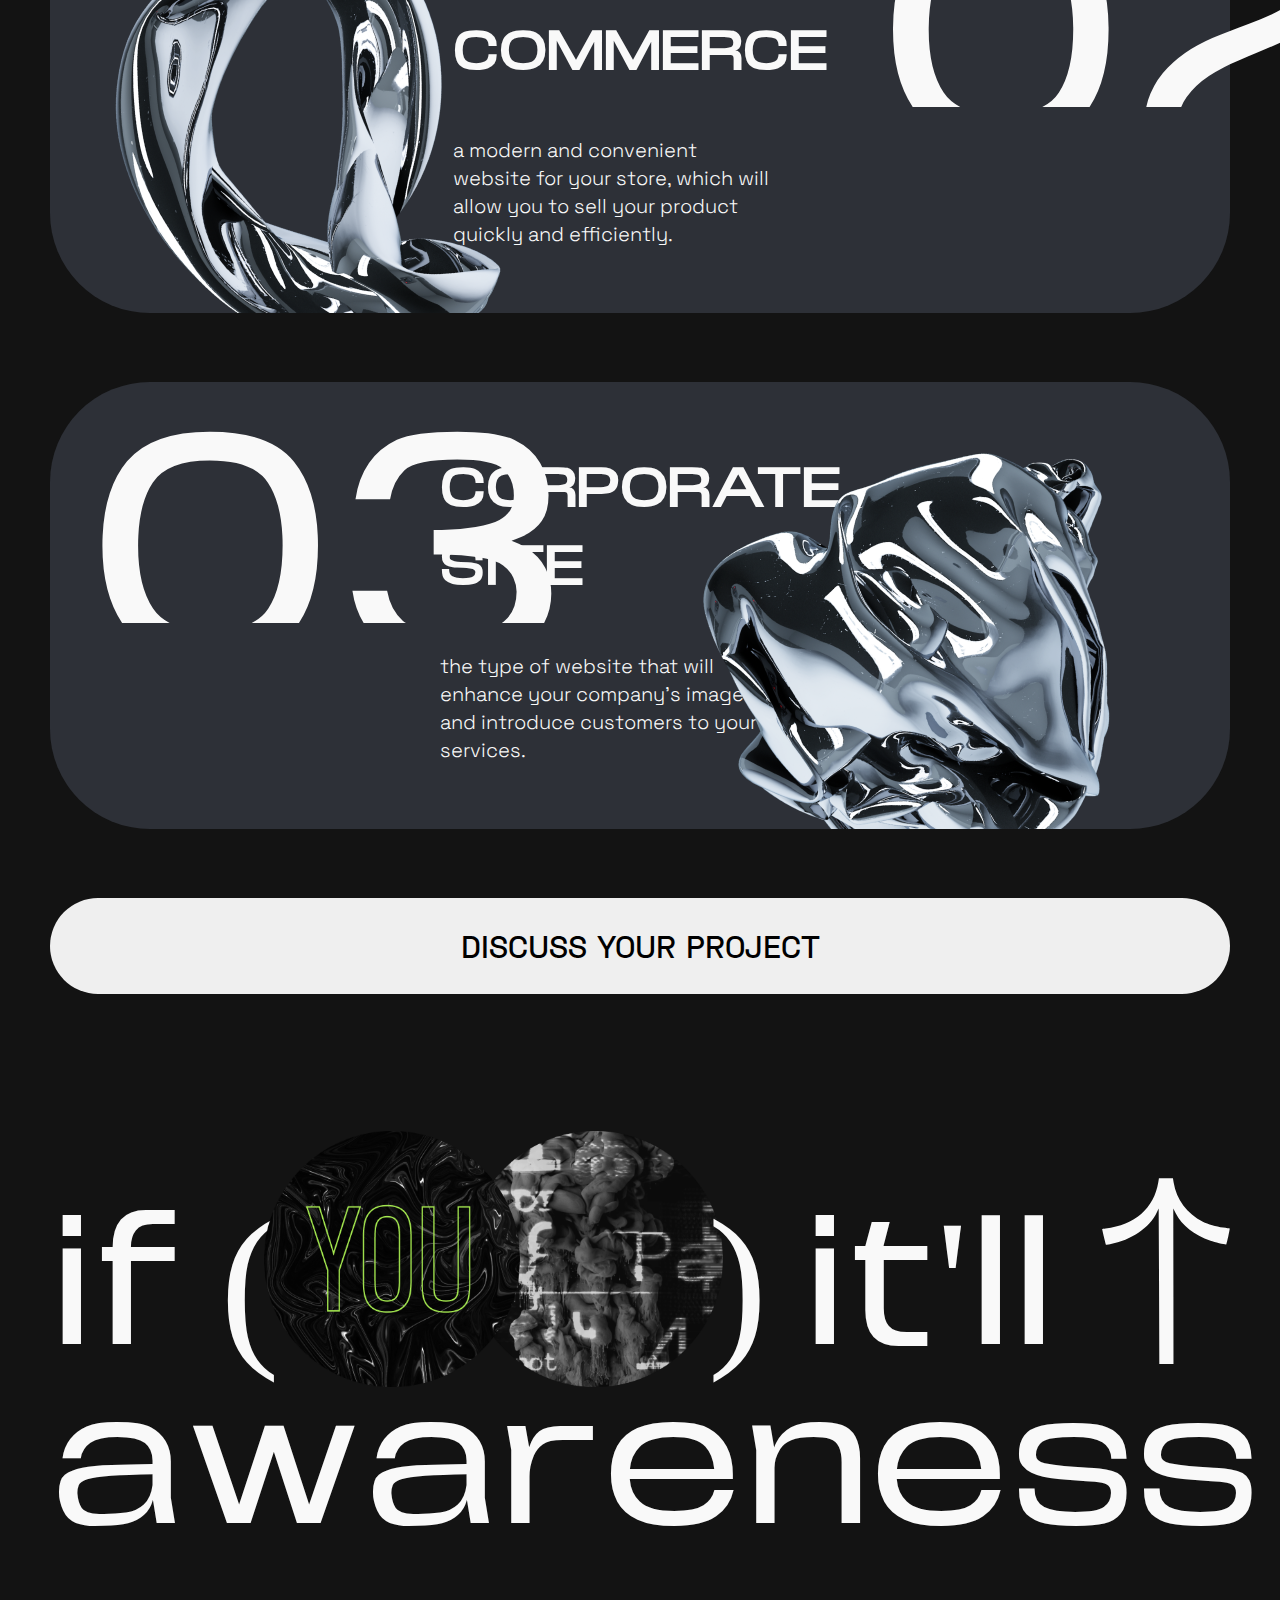
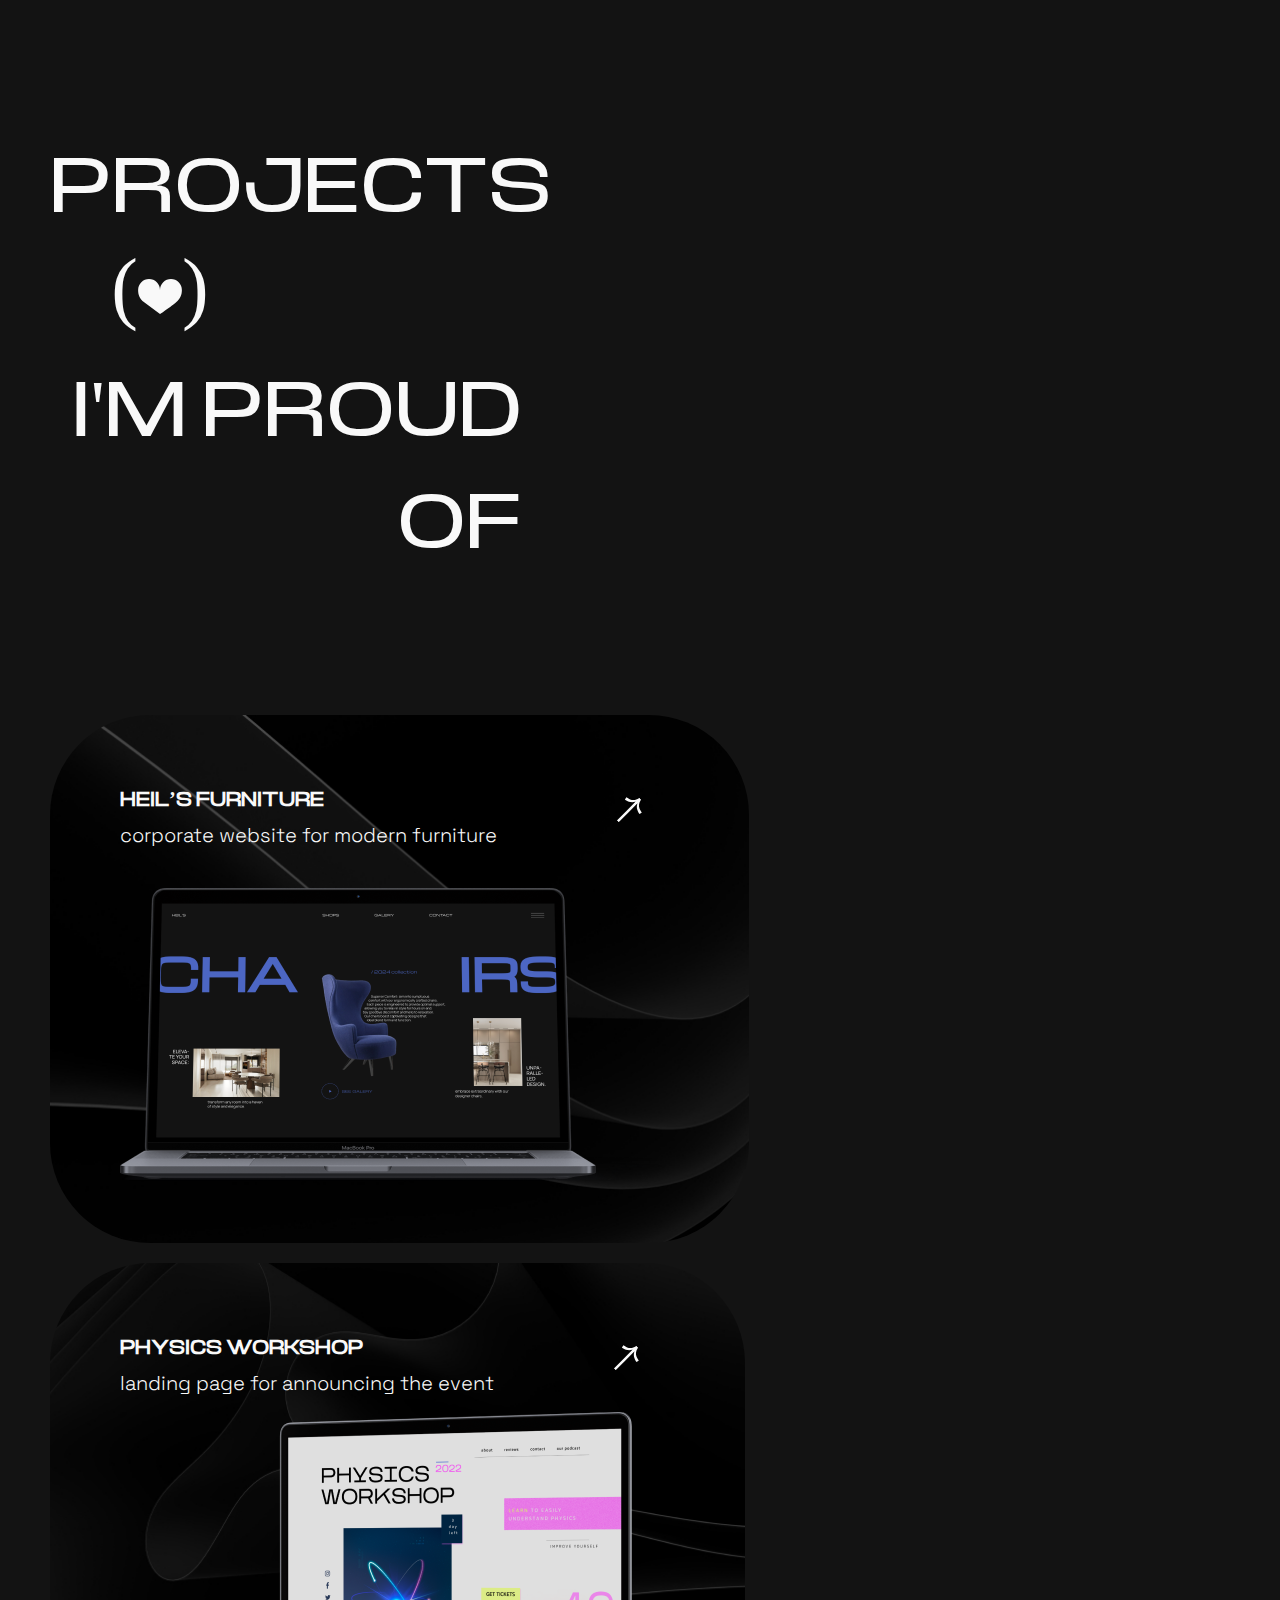
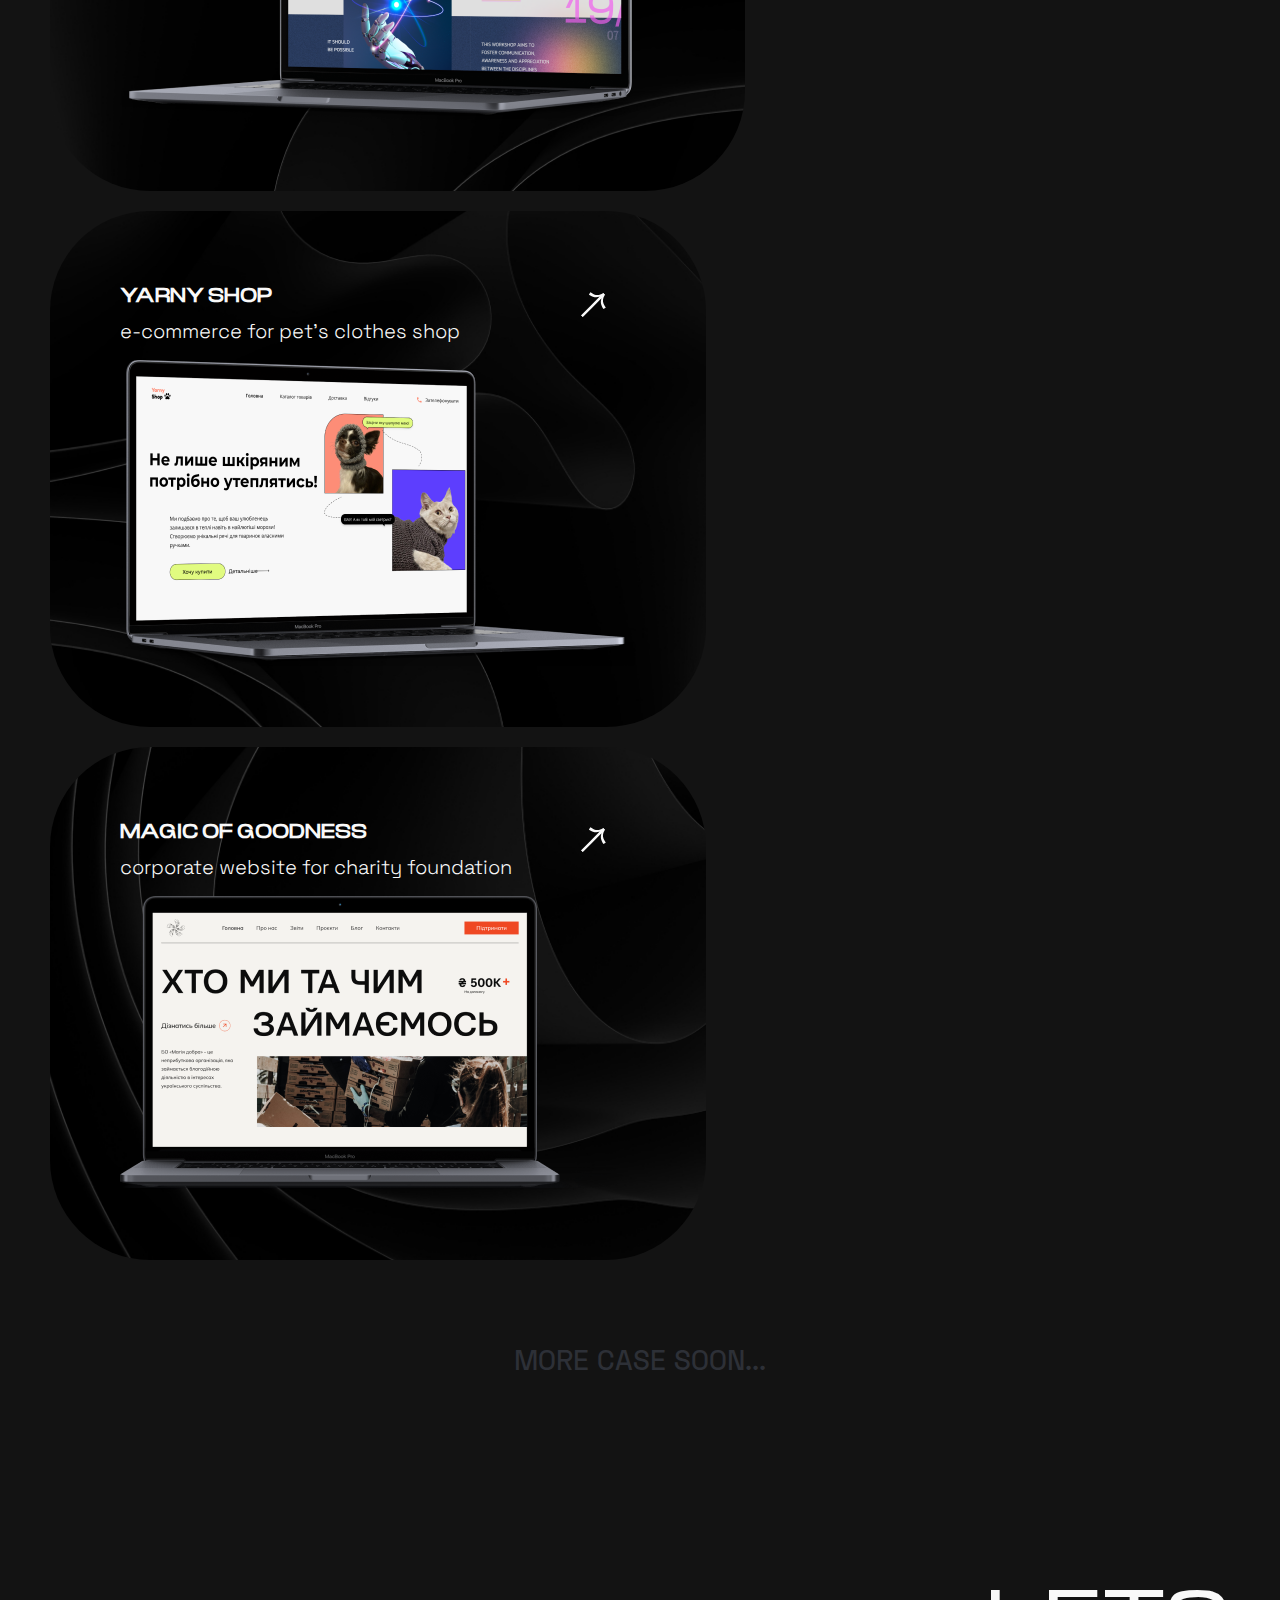
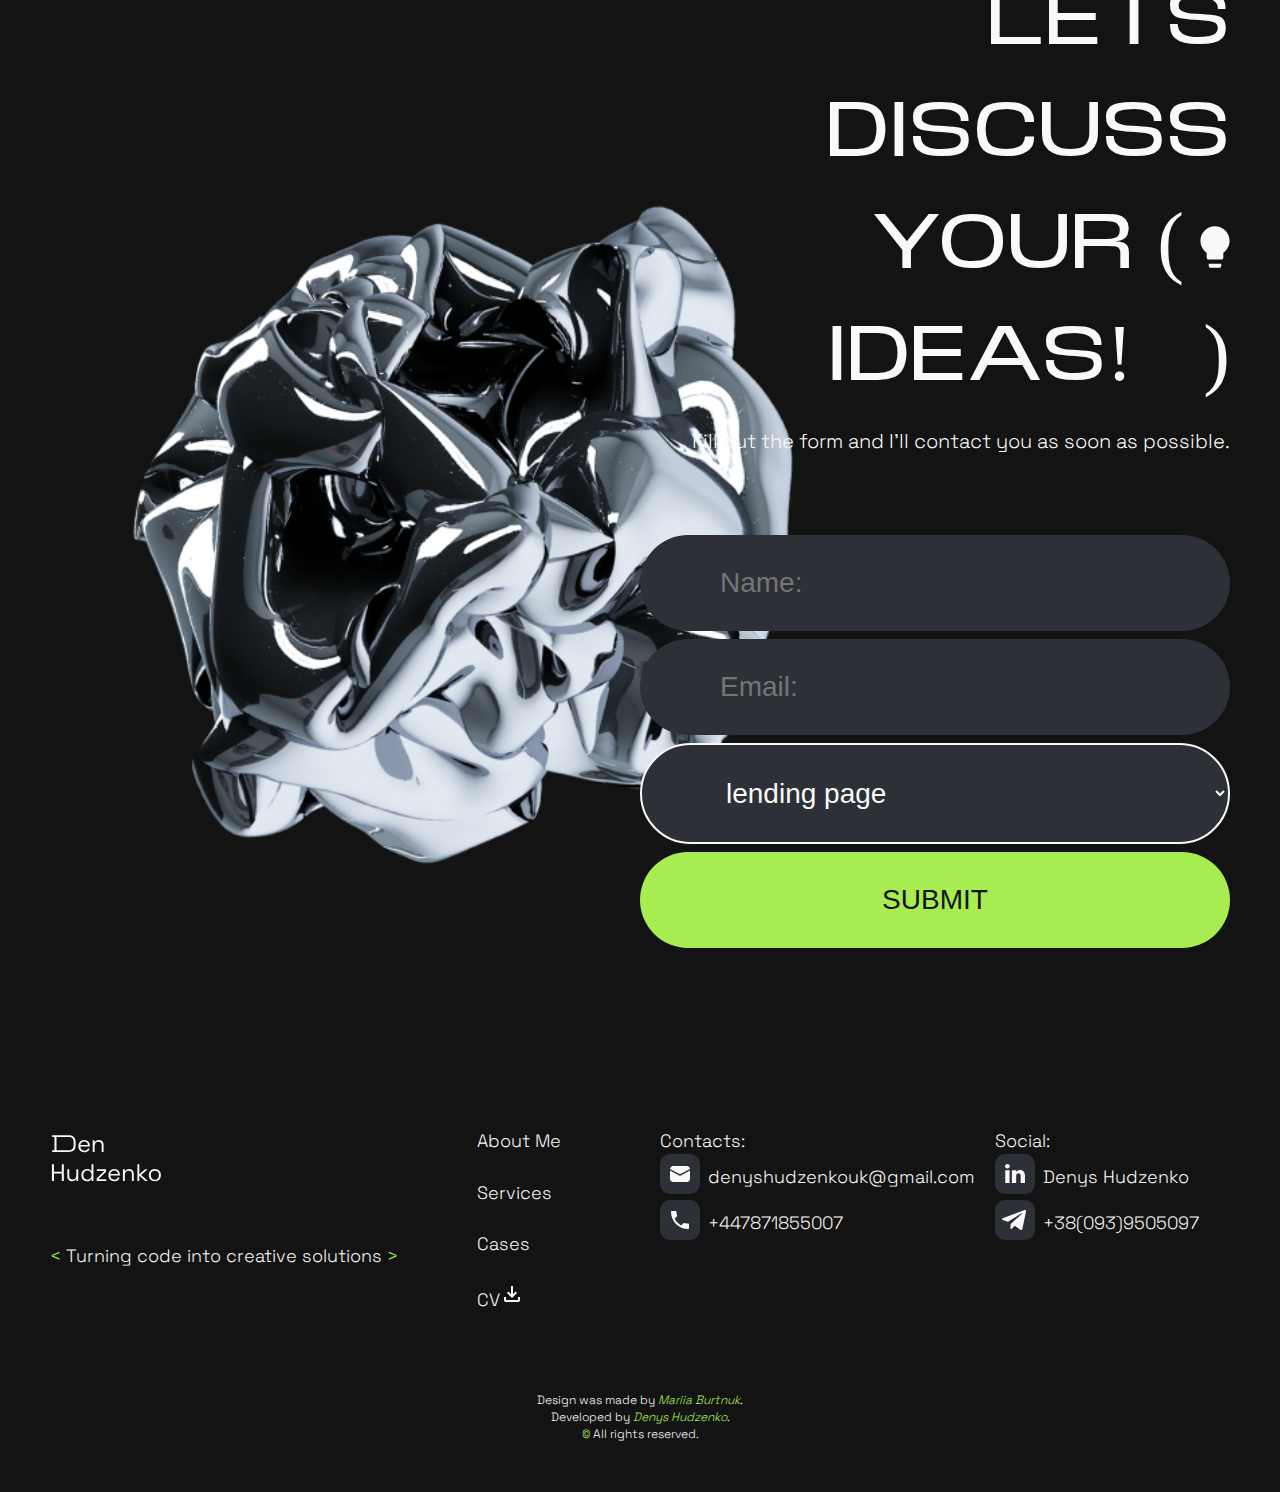
==== commit ef84b790: "make code review and some changes with markup" ====
--- a/index.html
+++ b/index.html
@@ -3,362 +3,592 @@
   <head>
     <meta charset="UTF-8" />
     <meta name="viewport" content="width=device-width, initial-scale=1.0" />
-    <link rel="stylesheet" href="/css/normalize.css" />
-    <link rel="stylesheet" href="/css/fonts.css" />
-    <link rel="stylesheet" href="/css/style.css" />
+    <link rel="stylesheet" href="./css/style.css" />
     <title>Denys Hudzenko</title>
   </head>
 
   <body>
     <!-- Header section -->
-    <header class="container">
-      <nav class="header-nav">
-        <div class="header-nav__logo">
-          <a href="index.html">
+    <header class="header" id="header">
+      <div class="section-header container">
+        <nav class="section-header__nav">
+          <div class="section-header__nav-logo logo">
+            <a href="index.html" class="link">
+              <img src="/img/logo.svg" alt="logo" />
+            </a>
+          </div>
+          <ul class="section-header__nav-list">
+            <li class="section-header__nav-item"><a class="link" href="#about">About Me</a></li>
+            <li class="section-header__nav-item"><a class="link" href="#services">Services</a></li>
+            <li class="section-header__nav-item"><a class="link" href="#projects">Cases</a></li>
+          </ul>
+        </nav>
+        <div class="section-header__contacts">
+          <a class="section-header__contacts-link link" href="#" download>
+            <span class="section-header__contacts-link_text">CV</span>
             <svg
-              xmlns="http://www.w3.org/2000/svg"
-              width="113"
-              height="60"
-              viewBox="0 0 113 60"
-              fill="none"
-            >
-              <path
-                d="M1.92 53V36.2H3.936V43.664H11.808V36.2H13.824V53H11.808V45.488H3.936V53H1.92ZM21.99 53.216C21.142 53.216 20.358 53.032 19.638 52.664C18.934 52.296 18.374 51.752 17.958 51.032C17.558 50.296 17.358 49.408 17.358 48.368V41.264H19.254V48.224C19.254 49.392 19.542 50.24 20.118 50.768C20.71 51.296 21.502 51.56 22.494 51.56C23.614 51.56 24.534 51.192 25.254 50.456C25.974 49.72 26.334 48.624 26.334 47.168V41.264H28.23V53H26.382V51.008H26.046C25.79 51.568 25.35 52.08 24.726 52.544C24.102 52.992 23.19 53.216 21.99 53.216ZM36.9253 53.336C35.9173 53.336 34.9893 53.096 34.1413 52.616C33.2933 52.136 32.6213 51.44 32.1253 50.528C31.6293 49.616 31.3813 48.536 31.3813 47.288V46.976C31.3813 45.728 31.6293 44.656 32.1253 43.76C32.6213 42.848 33.2853 42.152 34.1173 41.672C34.9653 41.176 35.9013 40.928 36.9253 40.928C37.7413 40.928 38.4293 41.04 38.9893 41.264C39.5653 41.472 40.0293 41.744 40.3813 42.08C40.7333 42.4 41.0053 42.744 41.1973 43.112H41.5333V36.2H43.4293V53H41.5813V51.056H41.2453C40.9253 51.648 40.4293 52.176 39.7573 52.64C39.0853 53.104 38.1413 53.336 36.9253 53.336ZM37.4293 51.656C38.6453 51.656 39.6293 51.272 40.3813 50.504C41.1493 49.72 41.5333 48.632 41.5333 47.24V47.024C41.5333 45.632 41.1493 44.552 40.3813 43.784C39.6293 43 38.6453 42.608 37.4293 42.608C36.2293 42.608 35.2373 43 34.4533 43.784C33.6853 44.552 33.3013 45.632 33.3013 47.024V47.24C33.3013 48.632 33.6853 49.72 34.4533 50.504C35.2373 51.272 36.2293 51.656 37.4293 51.656ZM46.6346 53V50.552L54.0986 43.184V42.92H46.8746V41.264H56.0906V43.712L48.6026 51.08V51.368H56.2826V53H46.6346ZM64.3455 53.336C63.1615 53.336 62.1215 53.088 61.2255 52.592C60.3295 52.08 59.6335 51.368 59.1375 50.456C58.6415 49.544 58.3935 48.488 58.3935 47.288V47C58.3935 45.784 58.6415 44.72 59.1375 43.808C59.6335 42.896 60.3215 42.192 61.2015 41.696C62.0815 41.184 63.0895 40.928 64.2255 40.928C65.3295 40.928 66.3055 41.168 67.1535 41.648C68.0015 42.112 68.6655 42.784 69.1455 43.664C69.6255 44.544 69.8655 45.576 69.8655 46.76V47.624H60.2895C60.3375 48.888 60.7455 49.88 61.5135 50.6C62.2815 51.304 63.2415 51.656 64.3935 51.656C65.4015 51.656 66.1775 51.424 66.7215 50.96C67.2655 50.496 67.6815 49.944 67.9695 49.304L69.6015 50.096C69.3615 50.592 69.0255 51.088 68.5935 51.584C68.1775 52.08 67.6255 52.496 66.9375 52.832C66.2655 53.168 65.4015 53.336 64.3455 53.336ZM60.3135 46.064H67.9455C67.8815 44.976 67.5055 44.128 66.8175 43.52C66.1455 42.912 65.2815 42.608 64.2255 42.608C63.1535 42.608 62.2735 42.912 61.5855 43.52C60.8975 44.128 60.4735 44.976 60.3135 46.064ZM72.9326 53V41.264H74.7806V43.256H75.1166C75.3726 42.696 75.8046 42.192 76.4126 41.744C77.0366 41.28 77.9486 41.048 79.1486 41.048C80.0286 41.048 80.8126 41.232 81.5006 41.6C82.2046 41.968 82.7646 42.512 83.1806 43.232C83.5966 43.952 83.8046 44.84 83.8046 45.896V53H81.9086V46.04C81.9086 44.872 81.6126 44.024 81.0206 43.496C80.4446 42.968 79.6606 42.704 78.6686 42.704C77.5326 42.704 76.6046 43.072 75.8846 43.808C75.1806 44.544 74.8286 45.64 74.8286 47.096V53H72.9326ZM87.4114 53V36.2H89.3074V46.088H89.6434L95.0194 41.264H97.6594L91.1554 46.976L97.8514 53H95.2354L89.6434 47.888H89.3074V53H87.4114ZM104.877 53.336C103.693 53.336 102.645 53.088 101.733 52.592C100.837 52.096 100.133 51.4 99.6206 50.504C99.1246 49.592 98.8766 48.52 98.8766 47.288V46.976C98.8766 45.76 99.1246 44.696 99.6206 43.784C100.133 42.872 100.837 42.168 101.733 41.672C102.645 41.176 103.693 40.928 104.877 40.928C106.061 40.928 107.101 41.176 107.997 41.672C108.909 42.168 109.613 42.872 110.109 43.784C110.621 44.696 110.877 45.76 110.877 46.976V47.288C110.877 48.52 110.621 49.592 110.109 50.504C109.613 51.4 108.909 52.096 107.997 52.592C107.101 53.088 106.061 53.336 104.877 53.336ZM104.877 51.632C106.125 51.632 107.117 51.24 107.853 50.456C108.605 49.656 108.981 48.584 108.981 47.24V47.024C108.981 45.68 108.605 44.616 107.853 43.832C107.117 43.032 106.125 42.632 104.877 42.632C103.645 42.632 102.653 43.032 101.901 43.832C101.149 44.616 100.773 45.68 100.773 47.024V47.24C100.773 48.584 101.149 49.656 101.901 50.456C102.653 51.24 103.645 51.632 104.877 51.632Z"
-                fill="#F9F9F9"
-              />
-              <path
-                d="M34.368 24.336C33.184 24.336 32.144 24.088 31.248 23.592C30.352 23.08 29.656 22.368 29.16 21.456C28.664 20.544 28.416 19.488 28.416 18.288V18C28.416 16.784 28.664 15.72 29.16 14.808C29.656 13.896 30.344 13.192 31.224 12.696C32.104 12.184 33.112 11.928 34.248 11.928C35.352 11.928 36.328 12.168 37.176 12.648C38.024 13.112 38.688 13.784 39.168 14.664C39.648 15.544 39.888 16.576 39.888 17.76V18.624H30.312C30.36 19.888 30.768 20.88 31.536 21.6C32.304 22.304 33.264 22.656 34.416 22.656C35.424 22.656 36.2 22.424 36.744 21.96C37.288 21.496 37.704 20.944 37.992 20.304L39.624 21.096C39.384 21.592 39.048 22.088 38.616 22.584C38.2 23.08 37.648 23.496 36.96 23.832C36.288 24.168 35.424 24.336 34.368 24.336ZM30.336 17.064H37.968C37.904 15.976 37.528 15.128 36.84 14.52C36.168 13.912 35.304 13.608 34.248 13.608C33.176 13.608 32.296 13.912 31.608 14.52C30.92 15.128 30.496 15.976 30.336 17.064ZM42.7151 24V12.264H44.5631V14.256H44.8991C45.1551 13.696 45.5871 13.192 46.1951 12.744C46.8191 12.28 47.7311 12.048 48.9311 12.048C49.8111 12.048 50.5951 12.232 51.2831 12.6C51.9871 12.968 52.5471 13.512 52.9631 14.232C53.3791 14.952 53.5871 15.84 53.5871 16.896V24H51.6911V17.04C51.6911 15.872 51.3951 15.024 50.8031 14.496C50.2271 13.968 49.4431 13.704 48.4511 13.704C47.3151 13.704 46.3871 14.072 45.6671 14.808C44.9631 15.544 44.6111 16.64 44.6111 18.096V24H42.7151Z"
-                fill="#F9F9F9"
-              />
-              <path
-                d="M2.12793 24.0002V22.2002H4.47993V9.0002H2.12793V7.2002H18.6799C20.8879 7.2002 22.5919 7.7602 23.7919 8.8802C25.0079 10.0002 25.6159 11.7202 25.6159 14.0402V17.1602C25.6159 19.4962 25.0079 21.2242 23.7919 22.3442C22.5919 23.4482 20.8879 24.0002 18.6799 24.0002H2.12793ZM6.49593 22.1762H18.6799C20.3119 22.1762 21.5439 21.7762 22.3759 20.9762C23.2079 20.1762 23.6239 18.9362 23.6239 17.2562V13.9682C23.6239 12.2562 23.2079 11.0082 22.3759 10.2242C21.5439 9.4402 20.3119 9.0482 18.6799 9.0482H6.49593V22.1762Z"
-                fill="#F9F9F9"
-              />
-            </svg>
-          </a>
-        </div>
-        <ul class="header-nav__list header-list">
-          <li><a href="#about">About Me</a></li>
-          <li><a href="#services">Services</a></li>
-          <li><a href="#projects">Cases</a></li>
-        </ul>
-        <div class="header-contacts">
-          <a href="#" download class="header-contacts__link">
-            <p>CV</p>
-            <svg
+              class="download-icon"
               xmlns="http://www.w3.org/2000/svg"
               width="24"
               height="24"
               viewBox="0 0 24 24"
-              fill="none"
             >
-              <path
-                d="M12 16L7 11L8.4 9.55L11 12.15V4H13V12.15L15.6 9.55L17 11L12 16ZM6 20C5.45 20 4.97917 19.8042 4.5875 19.4125C4.19583 19.0208 4 18.55 4 18V15H6V18H18V15H20V18C20 18.55 19.8042 19.0208 19.4125 19.4125C19.0208 19.8042 18.55 20 18 20H6Z"
-                fill="#F9F9F9"
-              />
+              <use href="./img/icons-sprite.svg#download"></use>
             </svg>
           </a>
 
-          <button class="header-contacts__button">Contact Me</button>
-        </div>
-      </nav>
+          <button class="section-header__contacts-button button">Contact Me</button>
+        </div>
+      </div>
     </header>
 
     <!-- Main section -->
-    <main class="container">
+    <main>
       <!-- hero -->
-      <section class="hero" id="hero">
+      <section class="hero section_margin-bottom" id="hero">
+        <div class="container">
+          <div class="section-hero">
+            <div class="section-hero__top-container">
+              <h1 class="section-hero__title">
+                <span class="section-hero__title_line-one">
+                  <span>Transform</span>
+                  <span class="section-hero__title_line-one_accent main-accent">your ideas</span>
+                  <img
+                    class="section-hero__title_line-one_arrow"
+                    src="./img/title_arrow.svg"
+                    alt="arrow"
+                  />
+                </span>
+                <span class="section-hero__title_line-two">into exceptional</span>
+                <span class="section-hero__title_line-three">
+                  <span>websites</span>
+                  <span class="section-hero__title_line-three_abstract-container">
+                    <img
+                      src="/img/hero_abstract.png"
+                      alt="abstract_1"
+                      class="section-hero__title_line-three_abstract-container_icon"
+                    />
+                  </span>
+                </span>
+              </h1>
+
+              <img class="section-hero__top-container-img" src="/img/laptop.png" alt="laptop" />
+            </div>
+
+            <!-- lower part of hero section -->
+            <div class="section-hero__bottom-container">
+              <h2 class="section-hero__bottom-container_left-side secondary-title">
+                MY MAIN PROPOSE:
+              </h2>
+              <div class="section-hero__bottom-container_right-side">
+                <p class="section-hero__bottom-container_text">
+                  transform ideas into vibrant and interactive online experiences by harnessing the
+                  power of innovation and an unbridled passion for coding. I’m driven to not just
+                  meet but exceed client’s expectation.
+                </p>
+                <button class="section-hero__bottom-container_button button">
+                  GET A CONSULTATION
+                </button>
+              </div>
+            </div>
+          </div>
+        </div>
         <!-- title container -->
         <!-- remake the structure of title in hero page semantic is wrong!!! -->
-        <div class="hero-top">
-          <h1 class="hero-title">
-            Transform <span class="hero-title__accent">your ideas</span>
-            <svg
-              class="title-span__img"
-              xmlns="http://www.w3.org/2000/svg"
-              width="103"
-              height="75"
-              viewBox="0 0 103 75"
-              fill="none"
-            >
-              <path
-                d="M64.2359 72.9363C64.3048 73.006 66.4166 73.5394 68.9284 74.1211C71.4406 74.7029 73.5231 75.0899 73.5566 74.9819C73.5898 74.8735 73.8497 73.1167 74.1339 71.0775C74.7049 66.9827 76.0872 62.2016 77.5644 59.2115C82.1686 49.8928 90.4294 43.7224 100.449 42.1187L103 41.7102V37.5936V33.4767L100.688 33.0858C85.5371 30.5246 75.6598 19.1099 73.8121 2.02778C73.6915 0.912335 73.5473 -3.15905e-06 73.4918 -3.15905e-06C72.9809 -3.15905e-06 64.5143 2.056 64.3542 2.21888C64.2384 2.33665 64.3246 3.38234 64.5459 4.54224C66.9959 17.3861 74.0108 27.8375 83.114 32.2075L85.2976 33.2558L40.3941 33.3379L0 33.39L0 41.7213L40.4671 41.7735L85.2647 41.8559L82.5079 43.2633C75.3562 46.9143 69.694 54.0762 66.3595 63.6892C65.4094 66.4279 63.9756 72.6715 64.2359 72.9363Z"
-                fill="#F9F9F9"
-              /></svg
-            ><br />
-            <span class="hero-title__span">into exceptional</span> <br />
-            <span class="hero-title__span">websites</span>
-            <span class="hero-title__span hero-bottom__abstract hero-abstract">
-              <img src="/img/hero_abstract.png" alt="abstract_1" class="hero-abstract__img" />
+      </section>
+
+      <!-- About Me -->
+      <section class="about section_margin-bottom" id="about">
+        <div class="container">
+          <div class="section-about">
+            <h2 class="section-about__title title">
+              <span class="section-about__title_first-line">About</span>
+              <span class="section-about__title_second-line">
+                <span class="section-about__title_second-line_icon"
+                  >(<svg
+                    width="40"
+                    height="40"
+                    viewBox="0 0 40 40"
+                    fill="none"
+                    xmlns="http://www.w3.org/2000/svg"
+                  >
+                    <use href="./img/icons-sprite.svg#hand"></use></svg
+                  >)</span
+                >
+                Me
+              </span>
+            </h2>
+            <p class="section-about__text">
+              My passion for coding began at university, where I studied Computer Science. After
+              that, I had experience in various fields, including management positions, but I
+              returned to what my soul is passionate about and have been working as a freelance
+              frontend developer for several years.
+            </p>
+            <h3 class="section-about__skills-title secondary-title">PROGRAMMING LANGUAGE I USE</h3>
+            <div class="section-about__skills-container">
+              <img src="/img/my_photo.jpg" alt="me" class="section-about__skills-container-photo" />
+              <ul class="section-about__skills-list skill-list">
+                <li class="skill-list__item">
+                  <button class="skill-list__item-button" id="skill-html">HTML</button>
+                </li>
+                <li class="skill-list__item">
+                  <button class="skill-list__item-button" id="skill-css">CSS</button>
+                </li>
+                <li class="skill-list__item">
+                  <button class="skill-list__item-button" id="skill-scss">SCSS</button>
+                </li>
+                <li class="skill-list__item">
+                  <button class="skill-list__item-button" id="skill-js">JavaScript</button>
+                </li>
+                <li class="skill-list__item">
+                  <button class="skill-list__item-button" id="skill-react">React</button>
+                </li>
+                <li class="skill-list__item">
+                  <button class="skill-list__item-button" id="kill-redux">Redux</button>
+                </li>
+                <li class="skill-list__item">
+                  <button class="skill-list__item-button" id="skill-ts">TypeScript</button>
+                </li>
+                <li class="skill-list__item">
+                  <button class="skill-list__item-button" id="skill-gulp">Gulp</button>
+                </li>
+                <li class="skill-list__item">
+                  <button class="skill-list__item-button" id="skill-npm">NPM</button>
+                </li>
+                <li class="skill-list__item">
+                  <button class="skill-list__item-button" id="skill-git">Git</button>
+                </li>
+                <li class="skill-list__item">
+                  <button class="skill-list__item-button" id="skill-bem">BEM</button>
+                </li>
+              </ul>
+            </div>
+          </div>
+        </div>
+      </section>
+
+      <!-- Advantages of cooperating -->
+      <section class="cooperating section_margin-bottom" id="cooperating">
+        <div class="container">
+          <div class="section-cooperating">
+            <h2 class="section-cooperating__title title">
+              <span class="section-cooperating__title_span">advantages of</span>
+              <span class="section-cooperating__title_span">cooperating</span>
+            </h2>
+            <ul class="section-cooperating__list">
+              <li class="section-cooperating__list-item">
+                <span class="section-cooperating__list-item_number">1.</span>
+                <span class="section-cooperating__list-item_title">Tailored Solutions</span>
+                <span class="section-cooperating__list-item_text">
+                  crafting bespoke web solutions tailored to each client's unique requirements and
+                  objectives.
+                </span>
+              </li>
+              <li class="section-cooperating__list-item">
+                <span class="section-cooperating__list-item_number">2.</span>
+                <span class="section-cooperating__list-item_title">Quality and Precision</span>
+                <span class="section-cooperating__list-item_text"
+                  >attention to details is paramount for me.</span
+                >
+              </li>
+              <li class="section-cooperating__list-item">
+                <span class="section-cooperating__list-item_number">3.</span>
+                <span class="section-cooperating__list-item_title">Communica- <br />tion</span>
+                <span class="section-cooperating__list-item_text">
+                  collaborate closely with clients, keeping them informed at every stage and
+                  incorporating their feedback and suggestions to ensure complete satisfaction.
+                </span>
+              </li>
+              <li class="section-cooperating__list-item">
+                <span class="section-cooperating__list-item_number">4.</span>
+                <span class="section-cooperating__list-item_title">Timely <br />Delivery</span>
+                <span class="section-cooperating__list-item_text">
+                  clients can be sure on delivering projects on schedule, without compromising on
+                  quality or efficiency.
+                </span>
+              </li>
+              <li class="section-cooperating__list-item">
+                <span class="section-cooperating__list-item_number">5.</span>
+                <span class="section-cooperating__list-item_title">Continuous Support</span>
+                <span class="section-cooperating__list-item_text">
+                  ongoing support and maintenance services to ensure the smooth operation of the
+                  website.
+                </span>
+              </li>
+            </ul>
+          </div>
+        </div>
+      </section>
+
+      <!-- Services -->
+      <section class="services section_margin-bottom" id="services">
+        <div class="container">
+          <div class="section-services">
+            <h2 class="section-services__title title">services</h2>
+            <ul class="section-services__list">
+              <li class="section-services__list-item">
+                <span class="section-services__list-item_number services-number">01</span>
+                <div class="section-services__list-item_text">
+                  <h4 class="section-services__list-item_text-title">landing page</h4>
+                  <p class="section-services__list-item_text-content">
+                    a targeted website for a specific product or service that will attract maximum
+                    customer attention
+                  </p>
+                </div>
+                <img
+                  src="./img/abstract2.png"
+                  alt="abstract1"
+                  class="section-services__list-item_abstract-img services-abstract"
+                />
+              </li>
+
+              <li class="section-services__list-item">
+                <span class="section-services__list-item_number services-number">02</span>
+                <div class="section-services__list-item_text">
+                  <h4 class="section-services__list-item_text-title">E-Commerce</h4>
+                  <p class="section-services__list-item_text-content">
+                    a modern and convenient website for your store, which will allow you to sell
+                    your product quickly and efficiently.
+                  </p>
+                  <img
+                    src="./img/services_abstract_2.png"
+                    alt="abstract2"
+                    class="section-services__list-item_abstract-img services-abstract"
+                  />
+                </div>
+              </li>
+              <li class="section-services__list-item">
+                <span class="section-services__list-item_number services-number">03</span>
+                <div class="section-services__list-item_text">
+                  <h4 class="section-services__list-item_text-title">Corporate site</h4>
+                  <p class="section-services__list-item_text-content">
+                    the type of website that will enhance your company's image and introduce
+                    customers to your services.
+                  </p>
+                </div>
+                <img
+                  src="./img/services_abstract_3.png"
+                  alt="abstract3"
+                  class="section-services__list-item_abstract-img services-abstract"
+                />
+              </li>
+            </ul>
+
+            <button class="section-services__button button">discuss your project</button>
+          </div>
+        </div>
+      </section>
+
+      <!-- awareness -->
+      <section class="awareness section_margin-bottom">
+        <div class="container">
+          <div class="section-awareness">
+            <div class="section-awareness__line-top">
+              <span class="section-awareness__line-top-text">
+                <span>if</span>
+                <span>
+                  (
+                  <span class="section-awareness__line-top-text_circle">
+                    <!-- <svg class="circle-one">
+                      <use href="./img/icons-sprite.svg#you"></use></svg> -->
+                  </span>
+
+                  <span class="section-awareness__line-top-text_circle"></span>
+                  )
+                </span>
+                <span> it'll</span>
+              </span>
+              <svg xmlns="http://www.w3.org/2000/svg" fill="none" class="section-awareness__icon">
+                <use href="./img/icons-sprite.svg#arrow"></use>
+              </svg>
+            </div>
+            <div class="section-awareness__line-bottom">
+              <span class="section-awareness__line-bottom_letter">a</span>
+              <span class="section-awareness__line-bottom_letter">w</span>
+              <span class="section-awareness__line-bottom_letter">a</span>
+              <span class="section-awareness__line-bottom_letter">r</span>
+              <span class="section-awareness__line-bottom_letter">e</span>
+              <span class="section-awareness__line-bottom_letter">n</span>
+              <span class="section-awareness__line-bottom_letter">e</span>
+              <span class="section-awareness__line-bottom_letter">s</span>
+              <span class="section-awareness__line-bottom_letter">s</span>
+            </div>
+          </div>
+          <!-- <h2 class="awareness-text">
+            <span class="awareness-text__block">
+              <span>if</span>
+              <span class="awareness-text__circles">
+                <span>(</span>
+                
+                <span>)</span>
+              </span>
+              <span>it'll</span>
+              <svg
+                xmlns="http://www.w3.org/2000/svg"
+                width="176"
+                height="256"
+                viewBox="0 0 176 256"
+                fill="none"
+                class="awareness-icon"
+              >
+                <use href="./img/icons-sprite.svg#arrow"></use>
+              </svg>
             </span>
-          </h1>
-
-          <img class="hero-top__image" src="/img/laptop.png" alt="laptop" />
-        </div>
-
-        <!-- lower part of hero section -->
-        <div class="hero-bottom">
-          <h2>MY MAIN PROPOSE:</h2>
-          <div class="hero-bottom__right">
-            <p>
-              transform ideas into vibrant and interactive online experiences by harnessing the
-              power of innovation and an unbridled passion for coding. I’m driven to not just meet
-              but exceed client’s expectation.
+            <span class="awareness-text__block">awareness</span>
+          </h2> -->
+        </div>
+      </section>
+
+      <!-- Projects -->
+      <section class="projects section_margin-bottom" id="projects">
+        <div class="container">
+          <h2 class="projects-title title">
+            <span class="projects-title__top"
+              >projects
+              <span class="project-top__icon"
+                >(<svg
+                  width="44"
+                  height="35"
+                  viewBox="0 0 44 35"
+                  fill="none"
+                  xmlns="http://www.w3.org/2000/svg"
+                >
+                  <use href="./img/icons-sprite.svg#heart"></use></svg
+                >)</span
+              >
+            </span>
+            <span class="projects-title__bottom">i'm proud of</span>
+          </h2>
+          <ul class="projects-list">
+            <li class="projects-list__item">
+              <a href="" class="projects-item projects-item__one">
+                <h4 class="projects-item__title">heil’s furniture</h4>
+                <p class="projects-item__text">corporate website for modern furniture</p>
+                <img src="/img/project1.png" alt="case1" class="projects-item__img" />
+                <svg
+                  class="projects-arrow"
+                  width="30"
+                  height="32"
+                  viewBox="0 0 30 32"
+                  fill="none"
+                  xmlns="http://www.w3.org/2000/svg"
+                >
+                  <use href="./img/icons-sprite.svg#arrow"></use></svg
+              ></a>
+            </li>
+            <li class="projects-list__item">
+              <a href="" class="projects-item projects-item__two">
+                <h4 class="projects-item__title">physics workshop</h4>
+                <p class="projects-item__text">landing page for announcing the event</p>
+                <img src="/img/project2.png" alt="case2" class="projects-item__img" />
+                <svg
+                  class="projects-arrow"
+                  width="30"
+                  height="32"
+                  viewBox="0 0 30 32"
+                  fill="none"
+                  xmlns="http://www.w3.org/2000/svg"
+                >
+                  <use href="./img/icons-sprite.svg#arrow"></use>
+                </svg>
+              </a>
+            </li>
+            <li class="projects-list__item">
+              <a href="" class="projects-item projects-item__three">
+                <h4 class="projects-item__title">Yarny shop</h4>
+                <p class="projects-item__text">e-commerce for pet’s clothes shop</p>
+                <img src="/img/project3.png" alt="case3" class="projects-item__img" />
+                <svg
+                  class="projects-arrow"
+                  width="30"
+                  height="32"
+                  viewBox="0 0 30 32"
+                  fill="none"
+                  xmlns="http://www.w3.org/2000/svg"
+                >
+                  <use href="./img/icons-sprite.svg#arrow"></use>
+                </svg>
+              </a>
+            </li>
+            <li class="projects-list__item">
+              <a href="" class="projects-item projects-item__four">
+                <h4 class="projects-item__title">magic of goodness</h4>
+                <p class="projects-item__text">corporate website for charity foundation</p>
+                <img src="/img/project4.png" alt="case4" class="projects-item__img" />
+                <svg
+                  class="projects-arrow"
+                  width="30"
+                  height="32"
+                  viewBox="0 0 30 32"
+                  fill="none"
+                  xmlns="http://www.w3.org/2000/svg"
+                >
+                  <use href="./img/icons-sprite.svg#arrow"></use></svg
+              ></a>
+            </li>
+          </ul>
+          <p class="projects-text secondary-title">MORE CASE SOON...</p>
+        </div>
+      </section>
+
+      <!-- Discussion -->
+      <section class="discussion section_margin-bottom" id="discussion ">
+        <div class="container">
+          <div class="section-discussion">
+            <div class="section-discussion__container">
+              <h2 class="section-discussion__title title">
+                <span>lets discuss</span>
+                <span class="section-discussion__title-span"
+                  ><span>your ideas!</span>
+                  <span class="section-discussion__title_icon">
+                    (
+                    <svg
+                      width="30"
+                      height="42"
+                      viewBox="0 0 30 42"
+                      fill="none"
+                      xmlns="http://www.w3.org/2000/svg"
+                    >
+                      <use href="./img/icons-sprite.svg#lamp"></use>
+                    </svg>
+                    )
+                  </span>
+                </span>
+              </h2>
+              <p class="section-discussion__title-text">
+                Fill out the form and I’ll contact you as soon as possible.
+              </p>
+
+              <form action="POST" class="form">
+                <input type="text" name="name" id="name" placeholder="Name:" />
+                <input type="email" name="email" id="email" placeholder="Email:" />
+                <select id="subject" name="subject">
+                  <option value="lending page">lending page</option>
+                  <option value="e-commerce">e-commerce</option>
+                  <option value="corporate website">corporate website</option>
+                </select>
+                <input type="button" value="submit" />
+              </form>
+            </div>
+          </div>
+        </div>
+      </section>
+    </main>
+
+    <!-- Footer section -->
+    <footer id="footer">
+      <div class="container footer">
+        <nav class="footer-nav footer-links">
+          <div class="footer-logo">
+            <a class="logo" href="/index.html"><img src="./img/logo.svg" alt="logo" /></a>
+            <p class="footer-logo__text">
+              <span>&lt;</span> Turning code into creative solutions <span>></span>
             </p>
-            <button>GET A CONSULTATION</button>
-          </div>
-        </div>
-      </section>
-
-      <!-- About Me -->
-      <section class="about" id="about">
-        <h2 class="about--title">
-          About (<img class="about-title__img" src="/img/hand.svg" alt="hand" />) Me
-        </h2>
-        <div class="about-content">
-          <p class="about-content__text">
-            My passion for coding began at university, where I studied Computer Science. After that,
-            I had experience in various fields, including management positions, but I returned to
-            what my soul is passionate about and have been working as a freelance frontend developer
-            for several years.
-          </p>
-          <img src="/img/my_photo.jpg" alt="me" class="about-content__photo" />
-          <h3>PROGRAMMING LANGUAGE IN USE</h3>
-          <ul class="about-content__list skill-list">
-            <li class="skill-list__item"><button id="skill1">HTML</button></li>
-            <li class="skill-list__item"><button id="skill2">CSS</button></li>
-            <li class="skill-list__item"><button id="skill3">SCSS</button></li>
-            <li class="skill-list__item"><button id="skill4">JavaScript</button></li>
-            <li class="skill-list__item"><button id="skill5">React</button></li>
-            <li class="skill-list__item"><button id="skill6">Redux</button></li>
-            <li class="skill-list__item"><button id="skill7">TypeScript</button></li>
-            <li class="skill-list__item"><button id="skill8">Gulp</button></li>
-            <li class="skill-list__item"><button id="skill9">NPM</button></li>
-            <li class="skill-list__item"><button id="skill10">Git</button></li>
+          </div>
+          <ul class="footer-nav__list footer-list">
+            <li class="footer-list__item"><a href="#about">About Me</a></li>
+            <li class="footer-list__item"><a href="#services">Services</a></li>
+            <li class="footer-list__item"><a href="#cases">Cases</a></li>
+            <li class="footer-list__item">
+              CV<svg xmlns="http://www.w3.org/2000/svg" width="24" height="24" viewBox="0 0 24 24">
+                <use href="./img/icons-sprite.svg#download"></use>
+              </svg>
+            </li>
           </ul>
-        </div>
-      </section>
-
-      <!-- Advantages of cooperating -->
-      <section class="cooperating" id="cooperating">
-        <h2 class="cooperating-title">advantages of cooperating</h2>
-        <ul class="cooperation-list">
-          <li class="cooperating-list__item cooperating-item">
-            <p class="cooperation-item__number">1.</p>
-            <p class="cooperation-item__title">Tailored Solutions</p>
-            <hr />
-            <p class="cooperation-item__text">
-              crafting bespoke web solutions tailored to each client's unique requirements and
-              objectives.
-            </p>
-          </li>
-          <li class="cooperating-list__item cooperating-item">
-            <p class="cooperation-item__number">2.</p>
-            <p class="cooperation-item__title">Quality and Precision</p>
-            <hr />
-            <p class="cooperation-item__text">attention to details is paramount for me.</p>
-          </li>
-          <li class="cooperating-list__item cooperating-item">
-            <p class="cooperation-item__number">3.</p>
-            <p class="cooperation-item__title">Communication</p>
-            <hr />
-            <p class="cooperation-item__text">
-              collaborate closely with clients, keeping them informed at every stage and
-              incorporating their feedback and suggestions to ensure complete satisfaction.
-            </p>
-          </li>
-          <li class="cooperating-list__item cooperating-item">
-            <p class="cooperation-item__number">4.</p>
-            <p class="cooperation-item__title">Timely Delivery</p>
-            <hr />
-            <p class="cooperation-item__text">
-              clients can be sure on delivering projects on schedule, without compromising on
-              quality or efficiency.
-            </p>
-          </li>
-          <li class="cooperating-list__item cooperating-item">
-            <p class="cooperation-item__number">5.</p>
-            <p class="cooperation-item__title">Continuous Support</p>
-            <hr />
-            <p class="cooperation-item__text">
-              ongoing support and maintenance services to ensure the smooth operation of the
-              website.
-            </p>
-          </li>
-        </ul>
-      </section>
-
-      <!-- Services -->
-      <section class="services" id="services">
-        <h2 class="services-title">services</h2>
-        <ul class="services-list">
-          <li class="services-list__item services-item">
-            <span>01</span>
-            <div class="services-text">
-              <h4 class="services-text__title">landing page</h4>
-              <p class="services-item__text">
-                a targeted website for a specific product or service that will attract maximum
-                customer attention
-              </p>
-            </div>
-            <img src="/img/abstract2.png" alt="services-abstract1" class="service-item__img" />
-          </li>
-
-          <li class="services-list__item services-item">
-            <img
-              src="img/services_abstract_2.png"
-              alt="services-abstract2"
-              class="service-item__img"
-            />
-            <div class="services-text">
-              <h4 class="services-text__title">E-Commerce</h4>
-              <p class="services-item__text">
-                a modern and convenient website for your store, which will allow you to sell your
-                product quickly and efficiently.
-              </p>
-            </div>
-            <span>02</span>
-          </li>
-          <li class="services-list__item services-item">
-            <span>03</span>
-            <div class="services-text">
-              <h4 class="services-text__title">Corporate site</h4>
-              <p class="services-item__text">
-                the type of website that will enhance your company's image and introduce customers
-                to your services.
-              </p>
-            </div>
-            <img
-              src="img/services_abstract_3.png"
-              alt="services-abstract3"
-              class="service-item__img"
-            />
-          </li>
-        </ul>
-
-        <a href="#" class="services-button__link"> discuss your project </a>
-
-        <!-- awareness -->
-        <div class="awareness">
-          <p class="awareness-text">
-            if (<img src="/img/elipse1.jpg" alt="ellipse-1" class="awareness-text__img" /><img
-              src="/img/elipse2.png"
-              alt="ellipse-2"
-              class="awareness-text__img"
-            />
-            ) it'll <img src="/img/arrow.svg" alt="arrow" /> awareness
-          </p>
-          <hr />
-        </div>
-      </section>
-
-      <!-- Projects -->
-      <section class="projects" id="projects">
-        <h2 class="projects-title">
-          project <img src="/img/heart.svg" alt="heart" class="project-title__img" /> i'm proud of
-        </h2>
-        <ul class="project-list">
-          <li>
-            <div class="project-list__item project-item">
-              <h4 class="project-item__title">heil’s furniture</h4>
-              <p class="project-item__text">corporate website for modern furniture</p>
-              <img src="/img/proj1.jpg" alt="case1" class="project-img" />
-              <img src="/img/corner_arrow.svg" alt="arrow" class="project-icon" />
-            </div>
-          </li>
-          <li>
-            <div class="project-list__item project-item">
-              <h4 class="project-item__title">physics workshop</h4>
-              <p class="project-item__text">landing page for announcing the event</p>
-              <img src="/img/proj2.jpg" alt="case2" class="project-item__img" /><img
-                src="/img/corner_arrow.svg"
-                alt="arrow"
-                class="project-icon"
-              />
-            </div>
-          </li>
-          <li>
-            <div class="project-list__item project-item">
-              <h4 class="project-item__title">Yarny shop</h4>
-              <p class="project-item__text">e-commerce for pet’s clothes shop</p>
-              <img src="/img/proj3.jpg" alt="case3" class="project-item__img" /><img
-                src="/img/corner_arrow.svg"
-                alt="arrow"
-                class="project-icon"
-              />
-            </div>
-          </li>
-          <li>
-            <div class="project-list__item project-item">
-              <h4 class="project-item__title">magic of goodness</h4>
-              <p class="project-item__text">corporate website for charity foundation</p>
-              <img src="/img/proj4.jpg" alt="case4" class="project-item__img" /><img
-                src="/img/corner_arrow.svg"
-                alt="arrow"
-                class="project-icon"
-              />
-            </div>
-          </li>
-        </ul>
-        <p>MORE CASE SOON...</p>
-      </section>
-
-      <!-- Discussion -->
-      <section class="discussion" id="discussion">
-        <div class="discussion-left">
-          <img src="/img/discussion_abstract.jpg" alt="abstract" class="discussion-left__img" />
-        </div>
-        <div class="discussion-right">
-          <div>
-            <h2>
-              lets discuss your ideas (
-              <img src="/img/lamp.svg" alt="Lmp" class="discussion-right__icon" />)
-            </h2>
-            <p>Fill out the form and I’ll contact you as soon as possible.</p>
-          </div>
-          <form action="POST" class="discussion-right__form">
-            <input type="text" name="name" id="name" />
-            <input type="email" name="email" id="email" />
-            <label for="subject">Choose a car:</label>
-            <select id="subject" name="subject">
-              <option value="lending page">lending page</option>
-              <option value="e-commerce">e-commerce</option>
-              <option value="corporate website">corporate website</option>
-            </select>
-            <input type="button" value="submit" />
-          </form>
-        </div>
-      </section>
-    </main>
-
-    <!-- Footer section -->
-    <footer class="footer" id="footer">
-      <div class="footer-logo">
-        <img src="/img/logo.svg" alt="logo" class="footer-logo__img" />
-        <p><span>&lt;</span> Turning code into creative solutions <span>></span></p>
+        </nav>
+
+        <div class="footer-connects">
+          <div class="footer-contacts">
+            <p class="footer-contacts__title">Contacts:</p>
+            <ul class="footer-list">
+              <li class="footer-contact__item">
+                <a class="comunication-link" href="mailto:denyshudzenkouk@gmail.com"
+                  ><span class="comunication-icon"
+                    ><svg
+                      width="40"
+                      height="40"
+                      viewBox="0 0 40 40"
+                      fill="none"
+                      xmlns="http://www.w3.org/2000/svg"
+                    >
+                      <use href="./img/icons-sprite.svg#email"></use>
+                    </svg> </span
+                  >denyshudzenkouk@gmail.com</a
+                >
+              </li>
+              <li class="footer-contact__item">
+                <a class="comunication-link" href="tel:+447871855007"
+                  ><span class="comunication-icon"
+                    ><svg
+                      width="40"
+                      height="40"
+                      viewBox="0 0 40 40"
+                      fill="none"
+                      xmlns="http://www.w3.org/2000/svg"
+                    >
+                      <use href="./img/icons-sprite.svg#phone"></use>
+                    </svg> </span
+                  >+447871855007</a
+                >
+              </li>
+            </ul>
+          </div>
+
+          <div class="footer-social">
+            <p class="footer-social__title">Social:</p>
+            <ul class="footer-list">
+              <li class="footer-social__item">
+                <a
+                  class="comunication-link linkdin"
+                  href="https://uk.linkedin.com/in/denys-hudzenko-690300135?trk=people-guest_people_search-card"
+                  ><span class="comunication-icon"
+                    ><svg
+                      width="40"
+                      height="40"
+                      viewBox="0 0 40 40"
+                      fill="none"
+                      xmlns="http://www.w3.org/2000/svg"
+                    >
+                      <use href="./img/icons-sprite.svg#linkedin"></use>
+                    </svg> </span
+                  >Denys Hudzenko</a
+                >
+              </li>
+              <li class="footer-social__item">
+                <a class="comunication-link telegram" href="https://t.me/+380939505097&profile"
+                  ><span class="comunication-icon"
+                    ><svg
+                      width="40"
+                      height="40"
+                      viewBox="0 0 40 40"
+                      fill="none"
+                      xmlns="http://www.w3.org/2000/svg"
+                    >
+                      <use href="./img/icons-sprite.svg#telegram"></use>
+                    </svg> </span
+                  >+38(093)9505097</a
+                >
+              </li>
+            </ul>
+          </div>
+        </div>
       </div>
-      <nav class="footer-nav">
-        <ul class="footer-nav__list footer-list">
-          <li class="footer-list__item"><a href="#about">About Me</a></li>
-          <li class="footer-list__item"><a href="#services">Services</a></li>
-          <li class="footer-list__item"><a href="#cases">Cases</a></li>
-          <li class="footer-list__item">CV <img src="/img/download_icon.svg" alt="download" /></li>
-        </ul>
-      </nav>
-      <address>
-        <ul class="footer-contacts">
-          <li class="footer-contact__item">
-            <a href="mailto:denyshudzenkouk@gmail.com">denyshudzenkouk@gmail.com</a>
-          </li>
-          <li class="footer-contact__item"><a href="tel:+447871855007">+447871855007</a></li>
-        </ul>
-        <ul class="footer-social">
-          <li class="footer-social__item">
-            <a href="mailto:denyshudzenkouk@gmail.com">denyshudzenkouk@gmail.com</a>
-          </li>
-          <li class="footer-social__item"><a href="">+447871855007</a></li>
-        </ul>
-      </address>
+
+      <!-- copyright -->
+      <div class="copyrights">
+        <p>
+          Design was made by
+          <a href="https://www.instagram.com/design_tnk/" target="_blank"><i>Mariia Burtnuk</i></a
+          >.
+        </p>
+        <p>
+          Developed by
+          <a href="https://uk.linkedin.com/in/denys-hudzenko-690300135" target="_blank"
+            ><i>Denys Hudzenko</i></a
+          >.
+        </p>
+        <p><span class="copyright-symbol">&#169;</span> All rights reserved.</p>
+      </div>
     </footer>
     <script src="/js/main.js"></script>
   </body>
--- a/css/style.css
+++ b/css/style.css
@@ -1,102 +1,50 @@
-.header-nav {
-  display: flex;
-  width: 100%;
-  justify-content: space-between;
-  align-items: stretch;
-  height: 60px;
-  margin-bottom: 125px;
-}
-.header-nav__logo {
-  flex-basis: 20%;
-}
-.header-nav__list {
-  display: flex;
-  flex-basis: 60%;
-}
-.header-nav__list li {
-  margin-right: 15%;
-}
-.header-nav .header-contacts {
-  display: flex;
-  align-items: center;
-  flex-basis: 20%;
-  justify-content: flex-end;
-}
-.header-nav .header-contacts__button {
-  width: 187px;
-  height: 52px;
-  border-radius: 32px;
-  margin-left: 45px;
-  border-style: none;
-}
-.header-nav .header-contacts__button a {
-  color: #131313;
-}
-.header-nav .header-contacts__link {
-  display: flex;
-  align-items: center;
-  color: #131313;
-}
-.header-nav .header-contacts__link p {
-  color: #F9F9F9;
-}
-
-.hero-top {
-  position: relative;
-}
-.hero-top__image {
-  position: absolute;
-  bottom: -7%;
-  left: 17%;
-  width: 25%;
-  max-height: 439px;
-}
-.hero-top .hero-title {
-  width: 100%;
-  font-size: 116px;
-  text-transform: uppercase;
-  text-align: end;
-}
-.hero-top .hero-title__accent {
-  color: #A7EC51;
-  font-style: italic;
-  text-transform: uppercase;
-}
-.hero-top .hero-title .title-span__img,
-.hero-top .hero-title .hero-abstract {
-  margin-left: 55px;
-}
-.hero-top .hero-title .hero-abstract {
-  margin-right: 23px;
-}
-.hero-top .hero-title .hero-abstract {
-  display: inline-block;
-  position: relative;
-  bottom: -20px;
-  width: 16%;
-  height: 90px;
-  background-color: #4C66C3;
-  border-radius: 60px;
-}
-.hero-top .hero-title .hero-abstract__img {
-  position: absolute;
-  width: 100%;
-  height: 268px;
-  bottom: 0;
-  left: 0;
+@font-face {
+  font-family: "Space Grotesk medium";
+  src: url(../fonts/SpaceGrotesk-Medium.otf) format("opentype");
+}
+@font-face {
+  font-family: "Space Grotesk light";
+  src: url(../fonts/SpaceGrotesk-Light.ttf) format("truetype");
+}
+@font-face {
+  font-family: "Arupala Grotesk";
+  src: url(../fonts/ArupalaGroteskTrial-Italic.ttf) format("truetype");
+}
+@font-face {
+  font-family: "Arupala Grotesk";
+  src: url(../fonts/ArupalaGroteskTrial-Regular.ttf) format("truetype");
+}
+@font-face {
+  font-family: "Arupala Grotesk light";
+  src: url(../fonts/ArupalaGroteskTrial-Light.ttf) format("truetype");
+}
+@font-face {
+  font-family: "Arupala Grotesk";
+  src: url(../fonts/ArupalaGroteskTrial-Medium.ttf) format("truetype");
+}
+* {
+  -webkit-box-sizing: border-box;
+          box-sizing: border-box;
+  margin: 0;
+  padding: 0;
+}
+
+html {
+  font-size: 125%;
+  line-height: 1.4;
 }
 
 body {
   background-color: #131313;
-  padding: 50px 50px 120px 50px;
   color: #F9F9F9;
-  font-family: "Space Grotesk";
+  font-family: "Space Grotesk light";
   font-weight: 400;
-  font-size: 20px;
+  padding: 50px;
 }
 
 a {
   color: #F9F9F9;
+  text-decoration: none;
 }
 
 ul {
@@ -110,4 +58,758 @@
 h5 {
   font-family: "Arupala Grotesk";
   text-transform: uppercase;
+}
+
+/**
+ * Prevent `sub` and `sup` elements from affecting the line height in
+ * all browsers.
+ */
+sub,
+sup {
+  font-size: 75%;
+  line-height: 0;
+  position: relative;
+  vertical-align: baseline;
+}
+
+sub {
+  bottom: -0.25em;
+}
+
+sup {
+  top: -0.5em;
+}
+
+.container {
+  max-width: 1920px;
+  margin: 0 auto;
+}
+
+.form {
+  display: -webkit-box;
+  display: -ms-flexbox;
+  display: flex;
+  -webkit-box-orient: vertical;
+  -webkit-box-direction: normal;
+      -ms-flex-direction: column;
+          flex-direction: column;
+  gap: 8px;
+}
+.form input,
+.form select {
+  padding: 32px 80px;
+  background-color: #2D3037;
+  border-radius: 72px;
+  font-size: 28px;
+  border: none;
+  color: #3C3D40;
+}
+.form input[type=button] {
+  background-color: #A7EC51;
+  color: #131313;
+  text-transform: uppercase;
+}
+.form select,
+.form option {
+  color: #F9F9F9;
+  border: 2px #F9F9F9 solid;
+}
+
+.title {
+  font-size: 80px;
+  margin-bottom: 140px;
+  font-weight: 500;
+}
+
+.secondary-title {
+  color: #2D3037;
+  font-size: 28px;
+  text-transform: uppercase;
+  font-family: "Space Grotesk medium";
+}
+
+.button {
+  border-radius: 32px;
+  border-style: none;
+  text-transform: uppercase;
+  font-family: "Space Grotesk medium";
+  font-weight: 500;
+}
+
+.section_margin-bottom {
+  margin-bottom: 180px;
+}
+
+.main-accent {
+  color: #A7EC51;
+}
+
+.secondary-accent {
+  color: #465D29;
+}
+
+.skill-list {
+  display: -webkit-box;
+  display: -ms-flexbox;
+  display: flex;
+  -ms-flex-preferred-size: 30%;
+      flex-basis: 30%;
+  -ms-flex-wrap: wrap;
+      flex-wrap: wrap;
+}
+.skill-list__item-button {
+  color: #A7EC51;
+  padding: 16px 46px;
+  background-color: #2D3037;
+  border-radius: 40px;
+  border: 1px #A7EC51 solid;
+  gap: 4px;
+}
+
+.section-header {
+  display: -webkit-box;
+  display: -ms-flexbox;
+  display: flex;
+  -webkit-box-pack: justify;
+      -ms-flex-pack: justify;
+          justify-content: space-between;
+  -webkit-box-align: center;
+      -ms-flex-align: center;
+          align-items: center;
+  margin-bottom: 125px;
+  gap: 20px;
+}
+.section-header__nav {
+  display: -webkit-box;
+  display: -ms-flexbox;
+  display: flex;
+  -webkit-box-pack: justify;
+      -ms-flex-pack: justify;
+          justify-content: space-between;
+  -webkit-box-align: center;
+      -ms-flex-align: center;
+          align-items: center;
+  -webkit-box-flex: 1;
+      -ms-flex-positive: 1;
+          flex-grow: 1;
+  gap: 20px;
+}
+.section-header__nav-logo {
+  -ms-flex-preferred-size: calc(25% - 10px);
+      flex-basis: calc(25% - 10px);
+}
+.section-header__nav-list {
+  display: -webkit-box;
+  display: -ms-flexbox;
+  display: flex;
+  -webkit-box-flex: 1;
+      -ms-flex-positive: 1;
+          flex-grow: 1;
+  -webkit-box-align: center;
+      -ms-flex-align: center;
+          align-items: center;
+  gap: 130px;
+}
+.section-header__contacts {
+  display: -webkit-box;
+  display: -ms-flexbox;
+  display: flex;
+  -webkit-box-align: center;
+      -ms-flex-align: center;
+          align-items: center;
+  -ms-flex-preferred-size: 16.6666666667%;
+      flex-basis: 16.6666666667%;
+  -webkit-box-pack: justify;
+      -ms-flex-pack: justify;
+          justify-content: space-between;
+  gap: 10px;
+}
+.section-header__contacts-button {
+  padding: 12px 38px;
+  font-size: 20px;
+  font-weight: normal;
+}
+.section-header__contacts-link {
+  display: -webkit-box;
+  display: -ms-flexbox;
+  display: flex;
+  -webkit-box-align: center;
+      -ms-flex-align: center;
+          align-items: center;
+}
+
+.section-hero__top-container {
+  position: relative;
+  margin-bottom: 64px;
+}
+.section-hero__top-container .section-hero__title {
+  display: -webkit-box;
+  display: -ms-flexbox;
+  display: flex;
+  -webkit-box-orient: vertical;
+  -webkit-box-direction: normal;
+      -ms-flex-direction: column;
+          flex-direction: column;
+  font-size: 5.7vw;
+  text-transform: uppercase;
+}
+.section-hero__top-container .section-hero__title_line-one {
+  display: inline-block;
+}
+.section-hero__top-container .section-hero__title_line-one_accent {
+  font-style: italic;
+}
+.section-hero__top-container .section-hero__title_line-one_arrow {
+  margin-left: 3%;
+}
+.section-hero__top-container .section-hero__title_line-two {
+  display: -webkit-box;
+  display: -ms-flexbox;
+  display: flex;
+  -webkit-box-pack: end;
+      -ms-flex-pack: end;
+          justify-content: flex-end;
+}
+.section-hero__top-container .section-hero__title_line-three {
+  display: -webkit-box;
+  display: -ms-flexbox;
+  display: flex;
+  -webkit-box-pack: end;
+      -ms-flex-pack: end;
+          justify-content: flex-end;
+  gap: 50px;
+}
+.section-hero__top-container .section-hero__title_line-three_abstract-container {
+  -ms-flex-item-align: end;
+      align-self: flex-end;
+  position: relative;
+  bottom: 20px;
+  -ms-flex-preferred-size: 16%;
+      flex-basis: 16%;
+  min-height: 90px;
+  background-color: #4C66C3;
+  border-radius: 60px;
+}
+.section-hero__top-container .section-hero__title_line-three_abstract-container_icon {
+  position: absolute;
+  width: 100%;
+  max-height: 268px;
+  bottom: 0;
+  left: 0;
+}
+.section-hero__top-container-img {
+  position: absolute;
+  bottom: -3%;
+  left: 12%;
+  width: 25%;
+  max-height: 439px;
+}
+.section-hero__bottom-container {
+  display: -webkit-box;
+  display: -ms-flexbox;
+  display: flex;
+  gap: 20px;
+  margin-bottom: 300px;
+}
+.section-hero__bottom-container_left-side {
+  -ms-flex-preferred-size: calc(41.6666666667% - 10px);
+      flex-basis: calc(41.6666666667% - 10px);
+}
+.section-hero__bottom-container_right-side {
+  -ms-flex-preferred-size: calc(58.3333333333% - 10px);
+      flex-basis: calc(58.3333333333% - 10px);
+}
+.section-hero__bottom-container_text {
+  display: block;
+  width: 54%;
+  line-height: 1.7;
+  font-size: 22px;
+  margin-bottom: 40px;
+}
+.section-hero__bottom-container_button {
+  background-color: #A7EC51;
+  padding: 19px 47px;
+  font-size: 24px;
+  text-align: center;
+  color: #131313;
+}
+
+.section-about__title {
+  display: -webkit-box;
+  display: -ms-flexbox;
+  display: flex;
+  -webkit-box-orient: vertical;
+  -webkit-box-direction: normal;
+      -ms-flex-direction: column;
+          flex-direction: column;
+  margin: 0 0 80px 50%;
+  width: 50%;
+}
+.section-about__title__bottom {
+  display: -webkit-box;
+  display: -ms-flexbox;
+  display: flex;
+  -webkit-box-align: center;
+      -ms-flex-align: center;
+          align-items: center;
+  gap: 90px;
+}
+.section-about__text {
+  width: 25%;
+  margin-left: auto;
+  margin-bottom: 70px;
+}
+.section-about__skills-title {
+  margin-left: 50%;
+  width: 16%;
+  margin-bottom: 32px;
+}
+.section-about__skills-container {
+  display: -webkit-box;
+  display: -ms-flexbox;
+  display: flex;
+  -webkit-box-pack: end;
+      -ms-flex-pack: end;
+          justify-content: flex-end;
+  border: 2px #A7EC51 solid;
+  border-radius: 100px;
+  min-height: 370px;
+  position: relative;
+}
+.section-about__skills-container-photo {
+  position: absolute;
+  bottom: 0;
+  left: 0;
+  width: 100%;
+  max-width: 760px;
+  max-height: 845px;
+}
+
+.section-cooperating__title {
+  width: 63%;
+  display: -webkit-box;
+  display: -ms-flexbox;
+  display: flex;
+  -webkit-box-orient: vertical;
+  -webkit-box-direction: normal;
+      -ms-flex-direction: column;
+          flex-direction: column;
+  margin-bottom: 140px;
+}
+.section-cooperating__title_span:last-child {
+  -ms-flex-item-align: end;
+      align-self: flex-end;
+}
+.section-cooperating__list {
+  display: -webkit-box;
+  display: -ms-flexbox;
+  display: flex;
+  -webkit-box-pack: justify;
+      -ms-flex-pack: justify;
+          justify-content: space-between;
+  gap: 96px;
+}
+.section-cooperating__list-item {
+  display: -webkit-box;
+  display: -ms-flexbox;
+  display: flex;
+  -webkit-box-orient: vertical;
+  -webkit-box-direction: normal;
+      -ms-flex-direction: column;
+          flex-direction: column;
+  -ms-flex-preferred-size: 16.6666666667%;
+      flex-basis: 16.6666666667%;
+}
+.section-cooperating__list-item_number {
+  color: #465D29;
+  font-size: 40px;
+  margin-bottom: 24px;
+}
+.section-cooperating__list-item_title {
+  font-size: 32px;
+  margin-bottom: 54px;
+  text-transform: uppercase;
+  font-family: "Space Grotesk medium";
+}
+.section-cooperating__list-item_text {
+  display: block;
+  border-top: 1px #A7EC51 solid;
+  padding-top: 24px;
+  font-size: 20px;
+}
+
+.section-services__list {
+  display: -webkit-box;
+  display: -ms-flexbox;
+  display: flex;
+  -webkit-box-orient: vertical;
+  -webkit-box-direction: normal;
+      -ms-flex-direction: column;
+          flex-direction: column;
+}
+.section-services__list-item {
+  display: -webkit-box;
+  display: -ms-flexbox;
+  display: flex;
+  -webkit-box-pack: center;
+      -ms-flex-pack: center;
+          justify-content: center;
+  position: relative;
+  -webkit-box-align: center;
+      -ms-flex-align: center;
+          align-items: center;
+  gap: 40px;
+  background-color: #2D3037;
+  border-radius: 100px;
+  padding: 65px 80px;
+  margin-bottom: 69px;
+  min-height: 340px;
+}
+.section-services__list-item_text {
+  -ms-flex-preferred-size: 41.6666666667%;
+      flex-basis: 41.6666666667%;
+  padding: 0 30px;
+}
+.section-services__list-item_text-title {
+  margin-bottom: 48px;
+  text-transform: uppercase;
+  font-size: 56px;
+}
+.section-services__list-item_text-content {
+  -webkit-box-align: center;
+      -ms-flex-align: center;
+          align-items: center;
+  width: 85%;
+}
+.section-services__list-item_number {
+  position: absolute;
+  font-family: "Arupala Grotesk";
+  font-size: 340px;
+  left: 3%;
+  top: -20%;
+  max-height: 330px;
+  font-weight: small;
+  overflow: hidden;
+  text-align: center;
+}
+.section-services__list-item_abstract-img {
+  position: absolute;
+  right: 5%;
+  bottom: 0;
+}
+.section-services__list-item:nth-child(even) .services-number {
+  left: 70%;
+}
+.section-services__list-item:nth-child(even) .services-abstract {
+  left: 5%;
+}
+.section-services__button {
+  display: -webkit-box;
+  display: -ms-flexbox;
+  display: flex;
+  -webkit-box-flex: 1;
+      -ms-flex-positive: 1;
+          flex-grow: 1;
+  border-radius: 80px;
+  padding: 29px 0;
+  width: 100%;
+  -webkit-box-pack: center;
+      -ms-flex-pack: center;
+          justify-content: center;
+  font-size: 32px;
+}
+
+.section-awareness {
+  display: -webkit-box;
+  display: -ms-flexbox;
+  display: flex;
+  -webkit-box-orient: vertical;
+  -webkit-box-direction: normal;
+      -ms-flex-direction: column;
+          flex-direction: column;
+  font-size: 14vw;
+  line-height: 1;
+  text-decoration: none;
+  font-family: "Arupala Grotesk";
+}
+.section-awareness__line-top {
+  display: -webkit-box;
+  display: -ms-flexbox;
+  display: flex;
+  -webkit-box-flex: 1;
+      -ms-flex-positive: 1;
+          flex-grow: 1;
+  -webkit-box-pack: justify;
+      -ms-flex-pack: justify;
+          justify-content: space-between;
+}
+.section-awareness__line-top-text_circle {
+  display: inline-block;
+  width: 10vw;
+  min-height: 170px;
+  max-height: 170px;
+  height: 20vh;
+  border-radius: 50%;
+  -webkit-transform: scale(2);
+          transform: scale(2);
+  background-size: contain;
+  background-position: center center;
+  background-repeat: no-repeat;
+  position: relative;
+}
+.section-awareness__line-top-text_circle:first-child {
+  background-image: url("../../img/circle_1.png");
+  position: relative;
+  left: 1vw;
+}
+.section-awareness__line-top-text_circle:last-child {
+  position: relative;
+  right: 1vw;
+  background-image: url("../../img/circle_2.png");
+  z-index: -1;
+  margin-left: 5vw;
+}
+.section-awareness__icon {
+  width: 10vw;
+}
+.section-awareness__line-bottom {
+  display: -webkit-box;
+  display: -ms-flexbox;
+  display: flex;
+}
+.section-awareness__line-bottom_letter:hover {
+  font-family: "Arupala Grotesk light";
+  color: #A7EC51;
+  font-style: italic;
+  font-weight: 400;
+}
+
+.projects-title {
+  display: -webkit-box;
+  display: -ms-flexbox;
+  display: flex;
+  -webkit-box-orient: vertical;
+  -webkit-box-direction: normal;
+      -ms-flex-direction: column;
+          flex-direction: column;
+  -webkit-box-pack: center;
+      -ms-flex-pack: center;
+          justify-content: center;
+  width: 40%;
+}
+.projects-title__top .project-top__icon {
+  margin-left: 13%;
+  position: relative;
+  top: -10px;
+}
+.projects-title__bottom {
+  text-align: end;
+}
+.projects-list {
+  display: -webkit-box;
+  display: -ms-flexbox;
+  display: flex;
+  -ms-flex-wrap: wrap;
+      flex-wrap: wrap;
+  -webkit-box-pack: justify;
+      -ms-flex-pack: justify;
+          justify-content: space-between;
+  gap: 20px;
+  margin-bottom: 80px;
+}
+.projects-list__item {
+  -ms-flex-preferred-size: 49%;
+      flex-basis: 49%;
+}
+.projects-list__item .projects-item {
+  display: block;
+  padding: 70px;
+  border-radius: 100px;
+  background-position: center;
+  background-size: cover;
+  position: relative;
+}
+.projects-list__item .projects-item__title {
+  margin-bottom: 8px;
+}
+.projects-list__item .projects-item__text {
+  margin-bottom: 15px;
+}
+.projects-list__item .projects-item__img {
+  display: block;
+  margin: 0 auto;
+}
+.projects-list__item .projects-item .projects-arrow {
+  position: absolute;
+  top: 15%;
+  right: 15%;
+  -webkit-transform: rotate(45deg);
+          transform: rotate(45deg);
+}
+.projects-list__item .projects-item__one {
+  background-image: url(/img/project-bg-1.jpg);
+  padding-bottom: 61px;
+}
+.projects-list__item .projects-item__two {
+  background-image: url(/img/project-bg-2.jpg);
+}
+.projects-list__item .projects-item__three {
+  background-image: url(/img/project-bg-3.jpg);
+  padding-bottom: 61px;
+}
+.projects-list__item .projects-item__four {
+  background-image: url(/img/project-bg-4.jpg);
+}
+.projects-text {
+  text-align: center;
+}
+
+.section-discussion {
+  display: -webkit-box;
+  display: -ms-flexbox;
+  display: flex;
+  -webkit-box-pack: end;
+      -ms-flex-pack: end;
+          justify-content: flex-end;
+  -webkit-box-flex: 1;
+      -ms-flex-positive: 1;
+          flex-grow: 1;
+  gap: 20px;
+  background-image: url("../../img/discussion_abstract.png");
+  position: relative;
+  background-size: 70%;
+  background-repeat: no-repeat;
+  background-position: left bottom;
+}
+.section-discussion__container {
+  -ms-flex-preferred-size: 50%;
+      flex-basis: 50%;
+}
+.section-discussion__title {
+  text-align: end;
+  margin-bottom: 20px;
+}
+.section-discussion__title-span {
+  display: -webkit-box;
+  display: -ms-flexbox;
+  display: flex;
+  -webkit-box-pack: justify;
+      -ms-flex-pack: justify;
+          justify-content: space-between;
+  -webkit-box-flex: 1;
+      -ms-flex-positive: 1;
+          flex-grow: 1;
+}
+.section-discussion__title-icon {
+  display: inline-block;
+  position: relative;
+  top: -10px;
+}
+.section-discussion__title-text {
+  margin-bottom: 80px;
+  text-align: end;
+}
+
+.footer {
+  display: -webkit-box;
+  display: -ms-flexbox;
+  display: flex;
+  font-size: 18px;
+  margin-bottom: 80px;
+  font-weight: lighter;
+  gap: 40px;
+  -webkit-box-flex: 1;
+      -ms-flex-positive: 1;
+          flex-grow: 1;
+}
+.footer-logo {
+  display: -webkit-box;
+  display: -ms-flexbox;
+  display: flex;
+  -webkit-box-orient: vertical;
+  -webkit-box-direction: normal;
+      -ms-flex-direction: column;
+          flex-direction: column;
+  -webkit-box-flex: 1;
+      -ms-flex-positive: 1;
+          flex-grow: 1;
+}
+.footer-logo .logo {
+  margin-bottom: 48px;
+}
+.footer-logo span {
+  color: #A7EC51;
+}
+.footer-links {
+  display: -webkit-box;
+  display: -ms-flexbox;
+  display: flex;
+  -ms-flex-preferred-size: calc(50% - 20px);
+      flex-basis: calc(50% - 20px);
+  gap: 20px;
+}
+.footer-links .footer-list {
+  display: -webkit-box;
+  display: -ms-flexbox;
+  display: flex;
+  -webkit-box-orient: vertical;
+  -webkit-box-direction: normal;
+      -ms-flex-direction: column;
+          flex-direction: column;
+  -webkit-box-flex: 1;
+      -ms-flex-positive: 1;
+          flex-grow: 1;
+  gap: 26px;
+}
+.footer-connects {
+  display: -webkit-box;
+  display: -ms-flexbox;
+  display: flex;
+  -ms-flex-preferred-size: calc(50% - 20px);
+      flex-basis: calc(50% - 20px);
+  gap: 20px;
+}
+.footer-connects .footer-contacts {
+  -ms-flex-preferred-size: calc(50% - 10px);
+      flex-basis: calc(50% - 10px);
+}
+.footer-connects .footer-social {
+  -ms-flex-preferred-size: calc(50% - 10px);
+      flex-basis: calc(50% - 10px);
+}
+.footer-comunication {
+  -webkit-box-flex: 2;
+      -ms-flex-positive: 2;
+          flex-grow: 2;
+  display: -webkit-box;
+  display: -ms-flexbox;
+  display: flex;
+  -ms-flex-pack: distribute;
+      justify-content: space-around;
+}
+.footer-comunication p {
+  font-size: 20px;
+  text-transform: uppercase;
+  margin-bottom: 26px;
+}
+.footer .comunication-link {
+  display: -webkit-box;
+  display: -ms-flexbox;
+  display: flex;
+  -webkit-box-align: center;
+      -ms-flex-align: center;
+          align-items: center;
+}
+.footer .comunication-icon {
+  margin-right: 8px;
+}
+
+.copyrights {
+  font-size: 12px;
+  color: #F9F9F9;
+  text-align: center;
+}
+.copyrights i,
+.copyrights span {
+  color: #A7EC51;
 }/*# sourceMappingURL=style.css.map */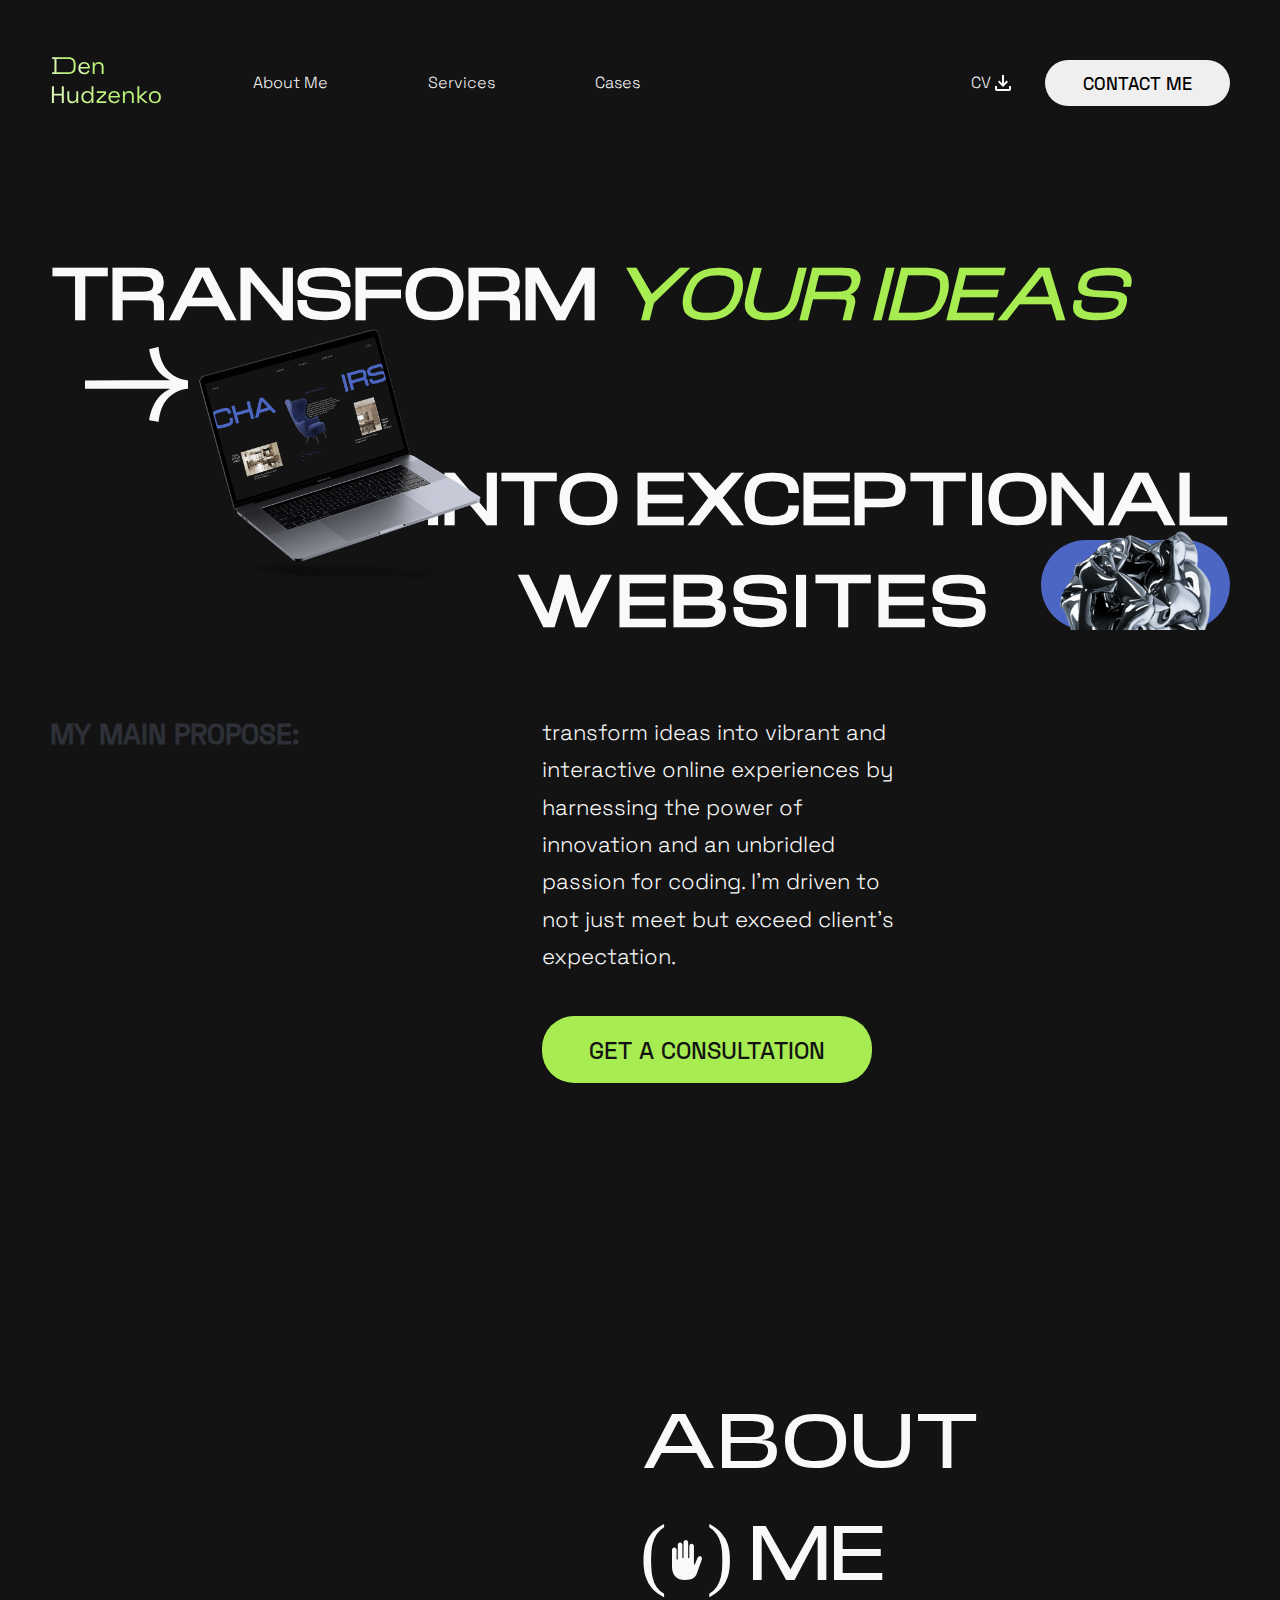
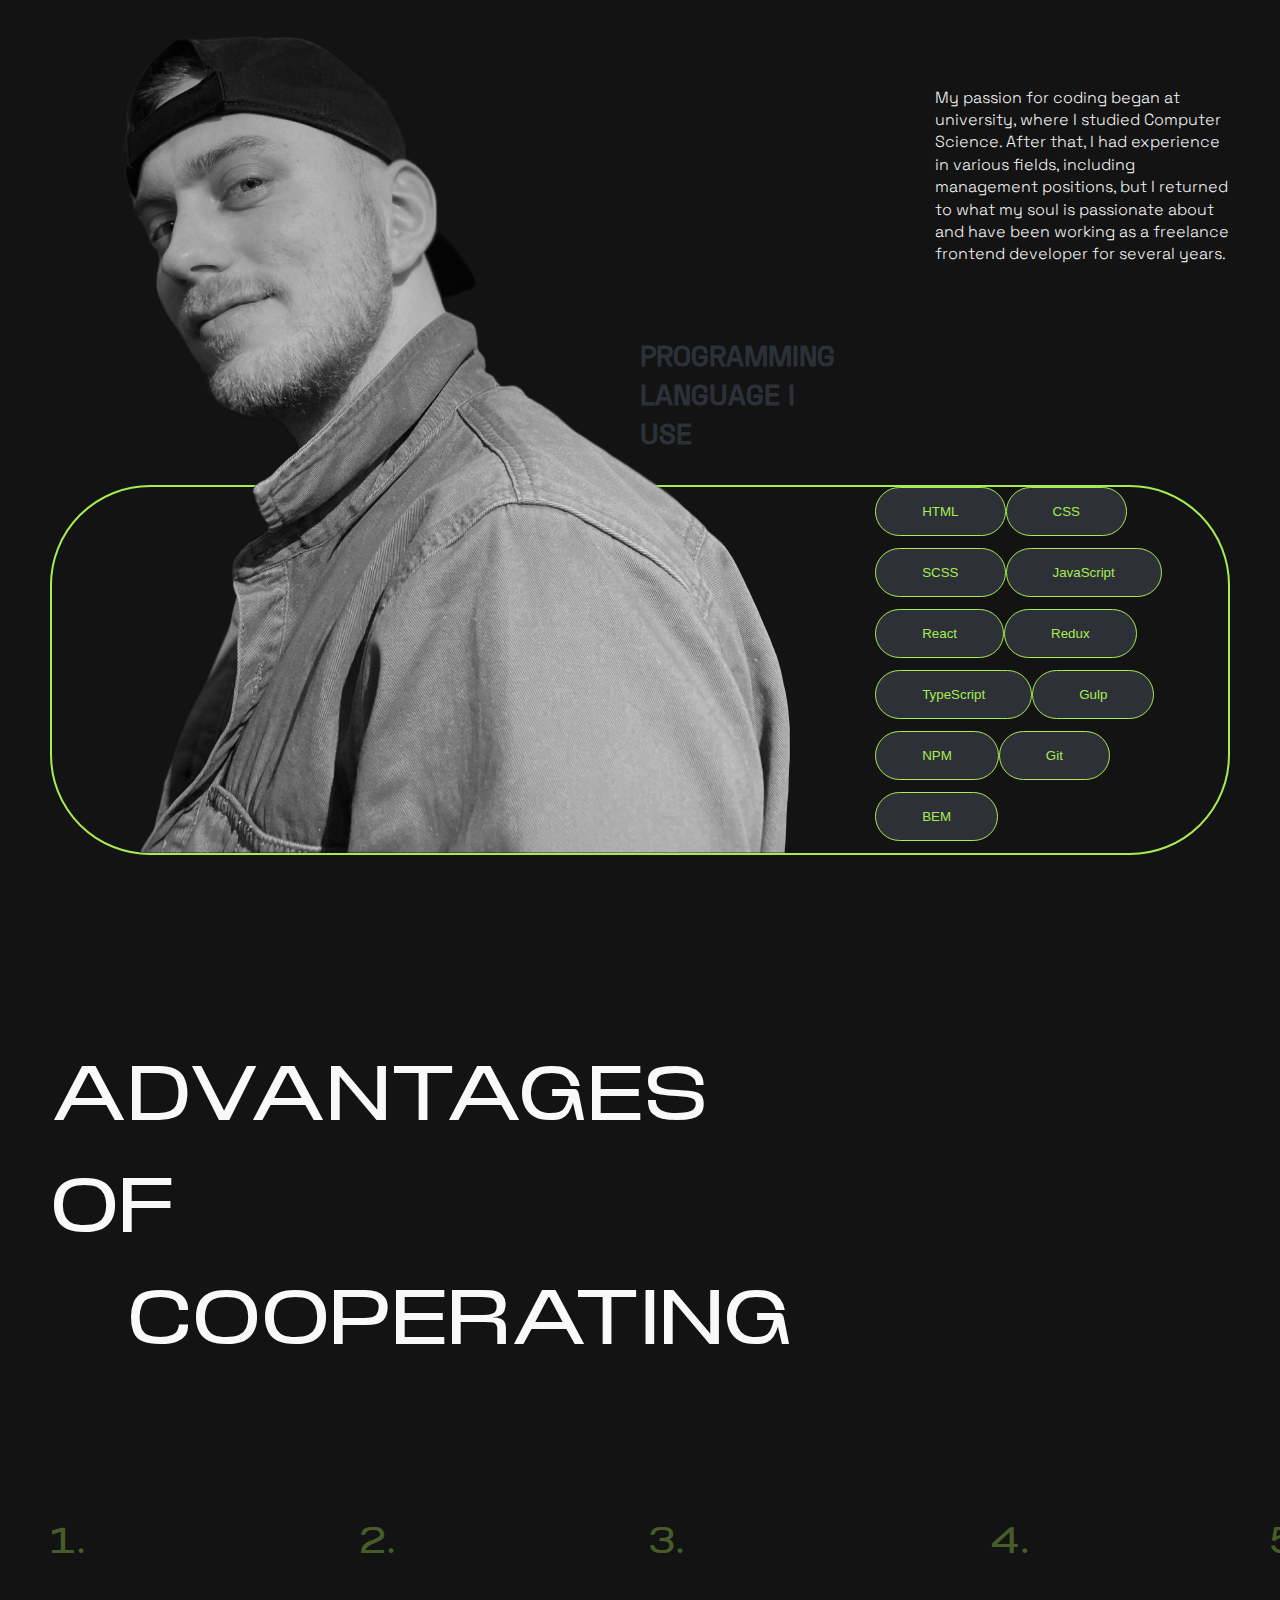
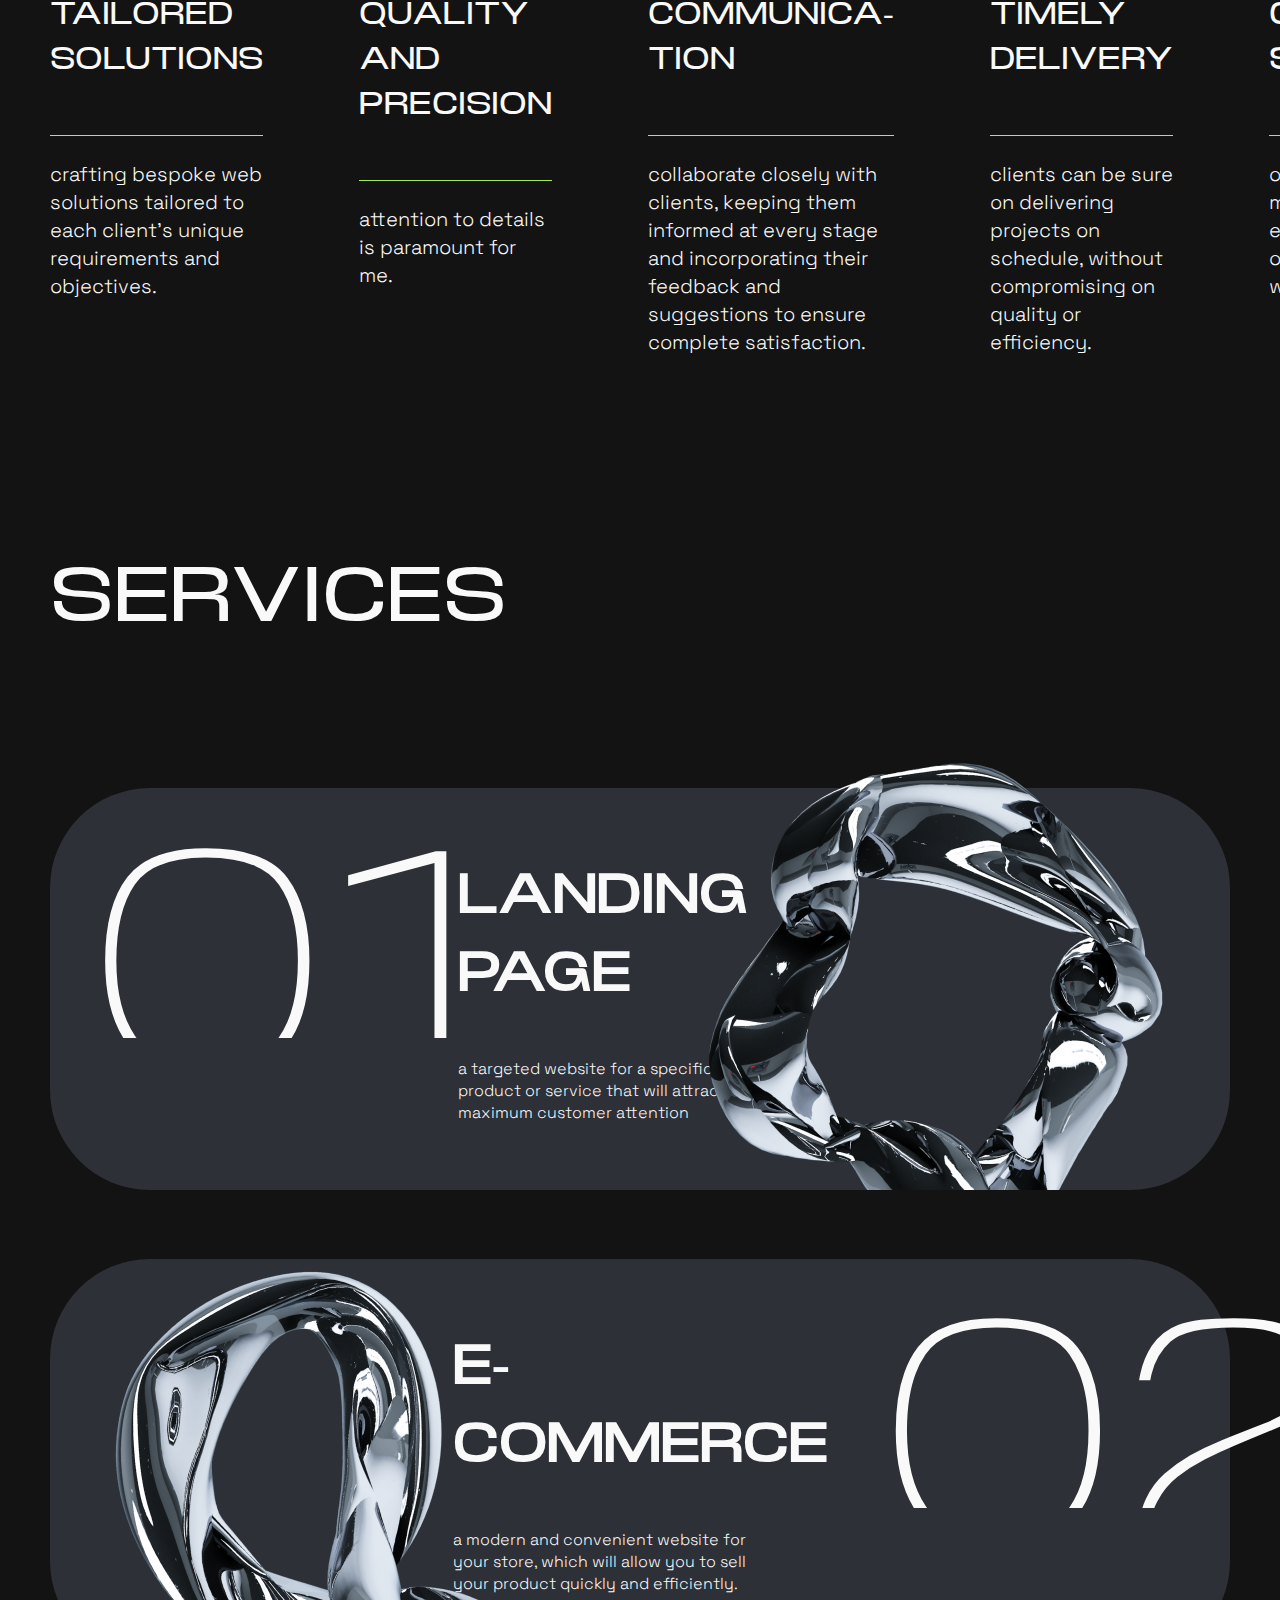
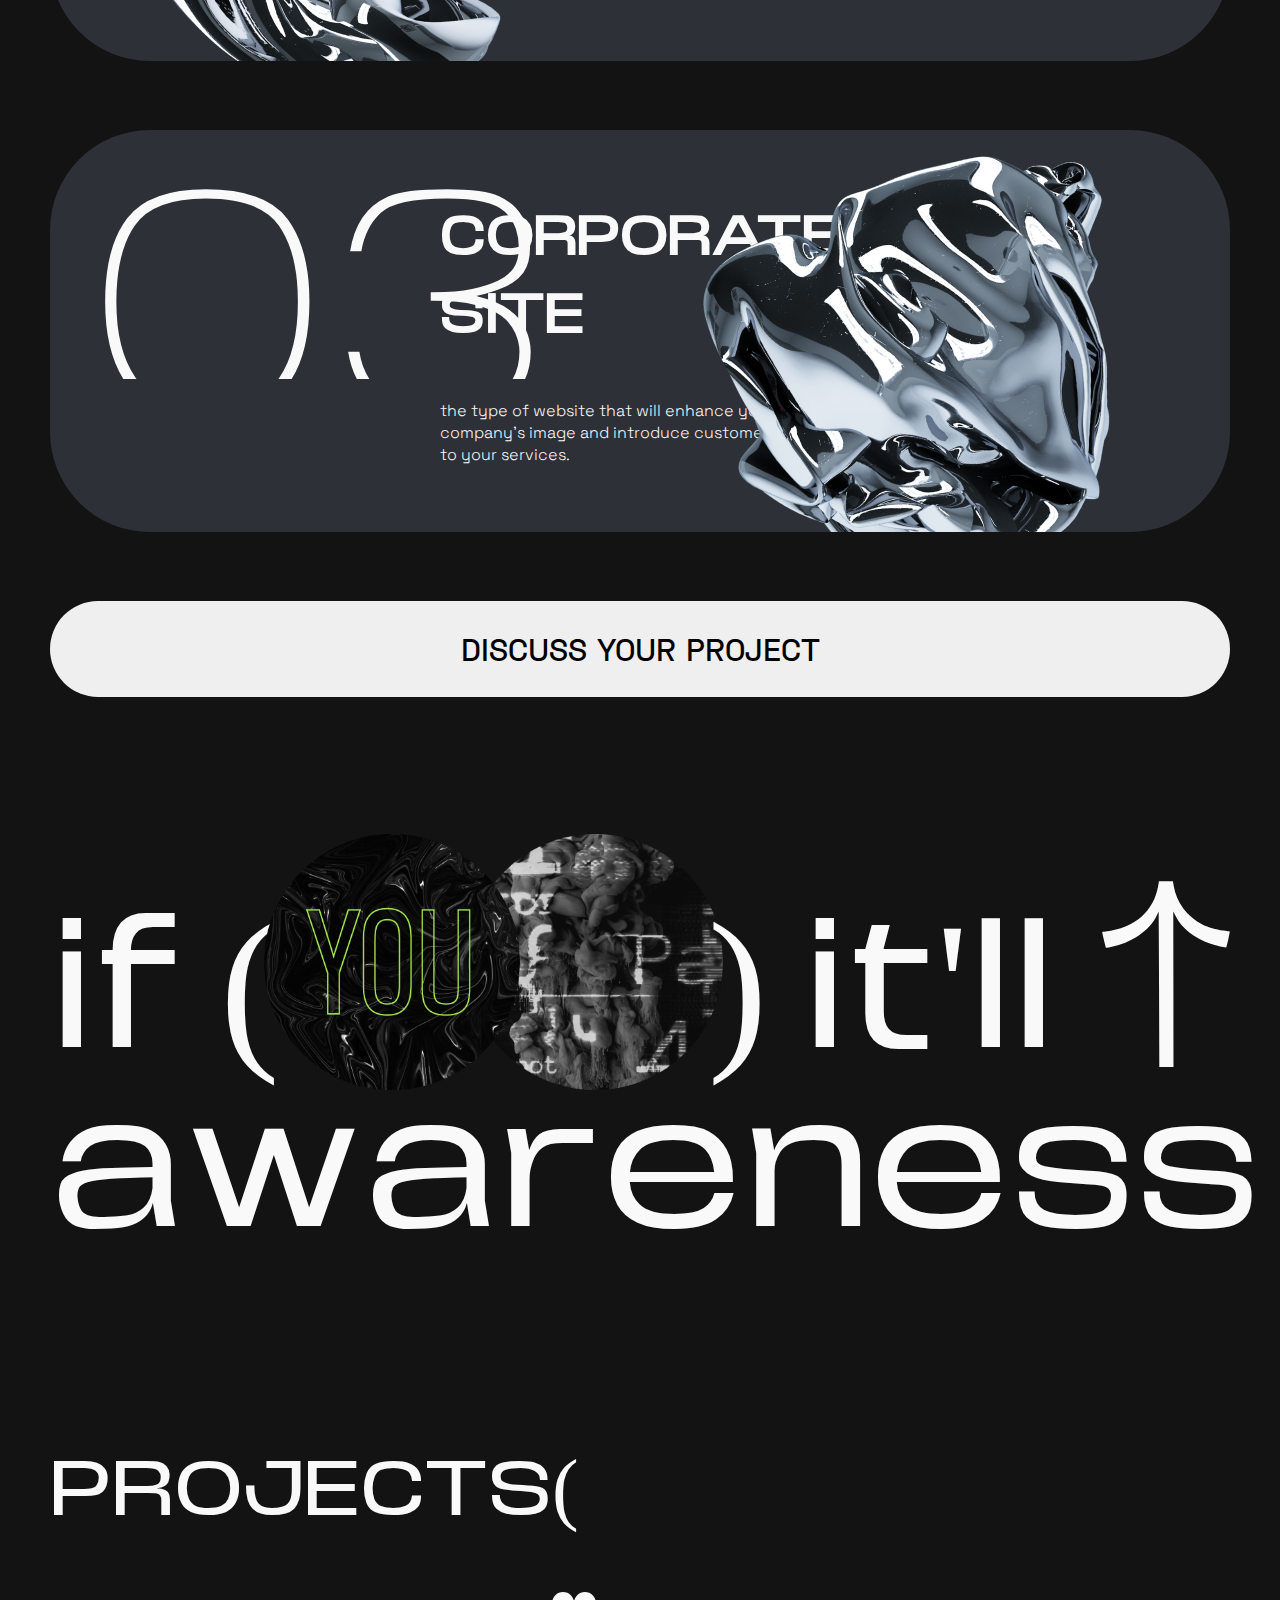
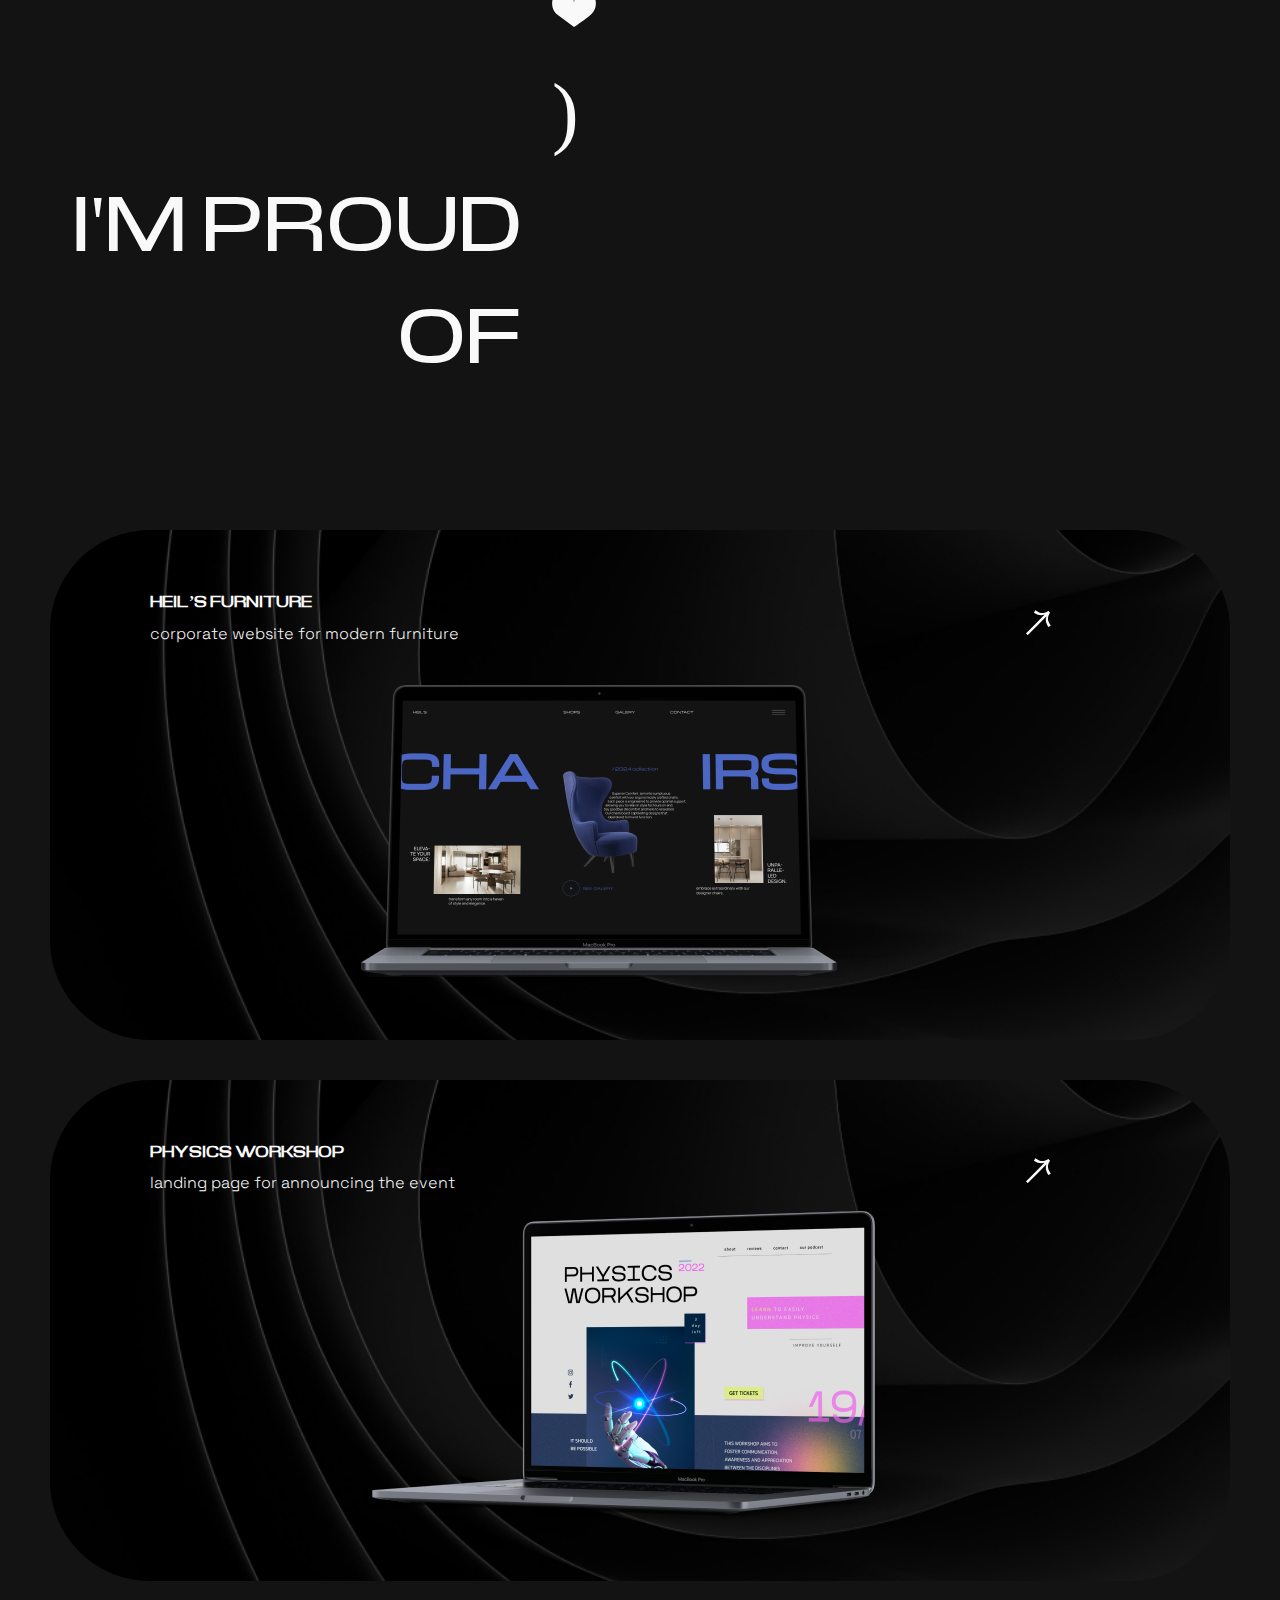
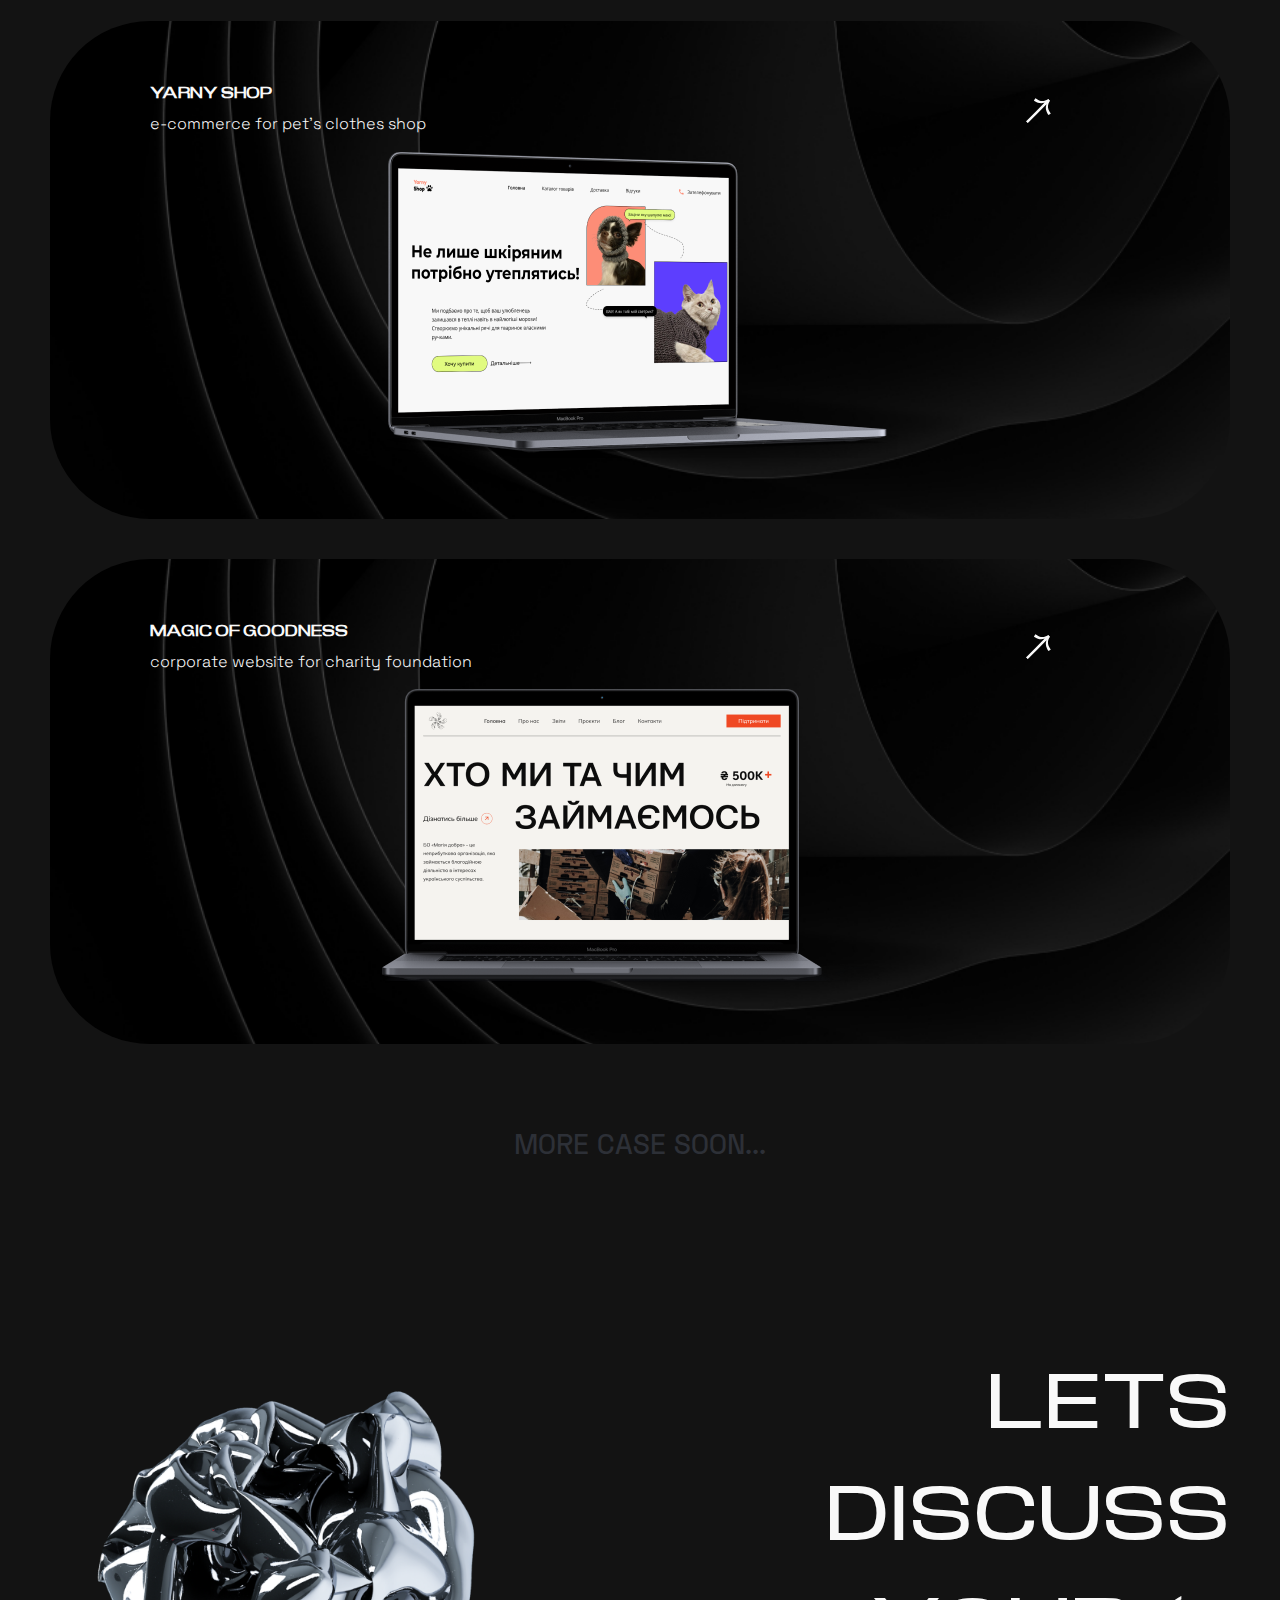
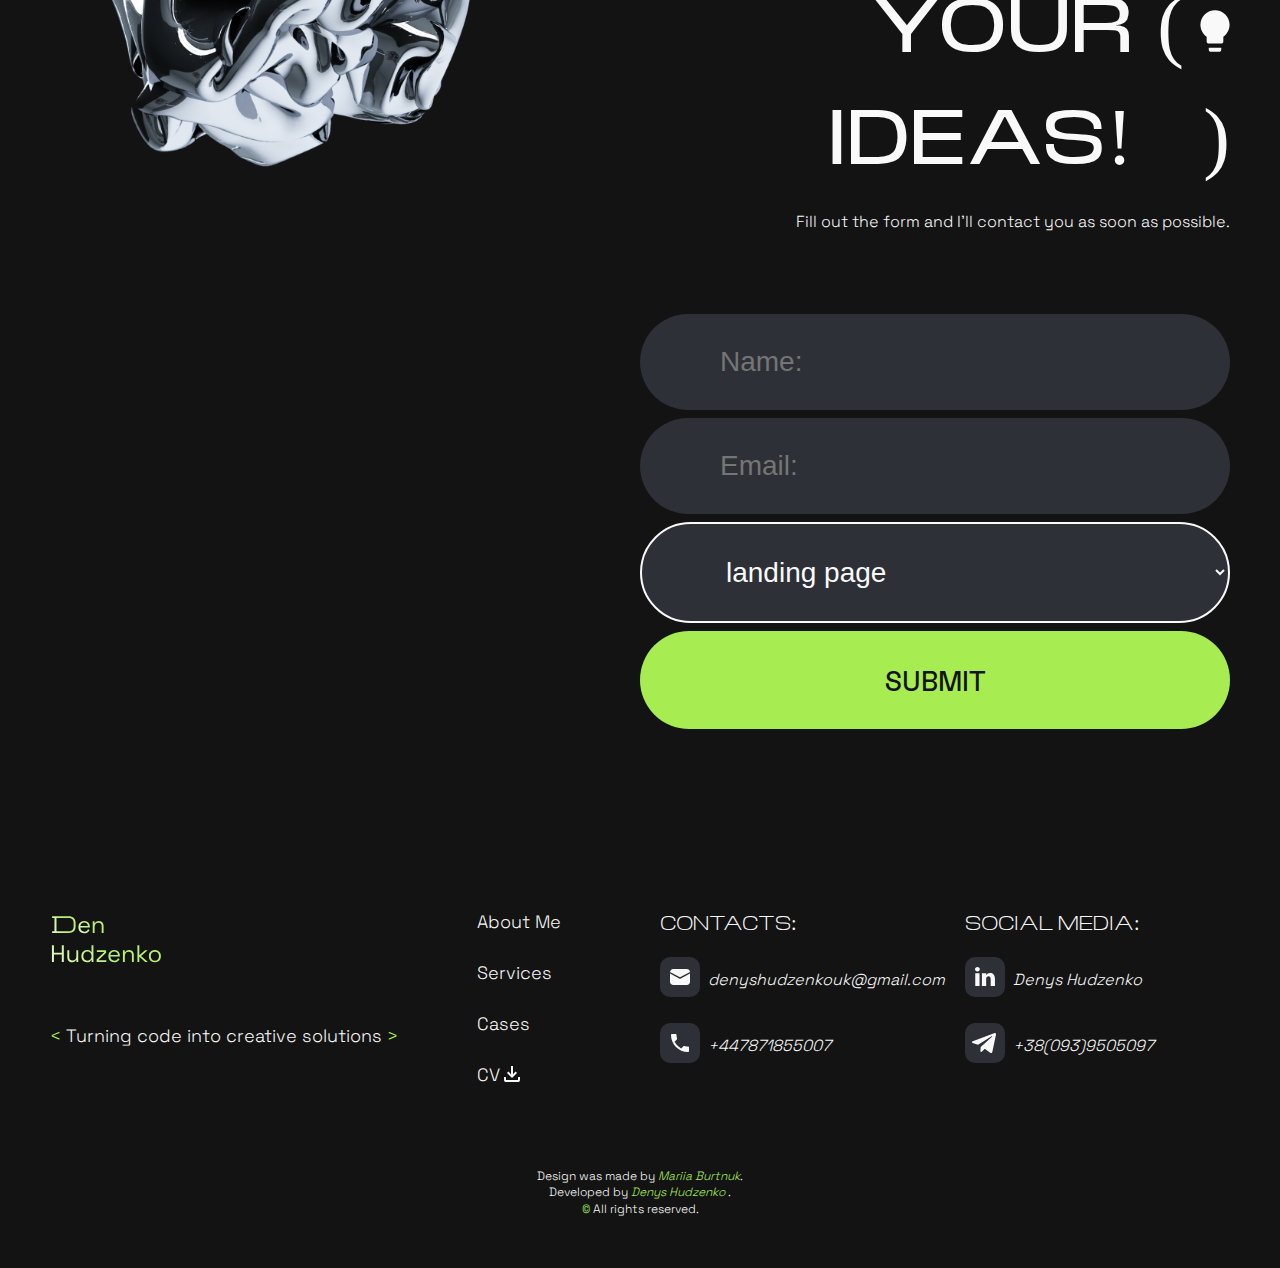
==== commit d5fa4bb8: "finish BEM and start media queries" ====
--- a/index.html
+++ b/index.html
@@ -13,7 +13,7 @@
       <div class="section-header container">
         <nav class="section-header__nav">
           <div class="section-header__nav-logo logo">
-            <a href="index.html" class="link">
+            <a href="index.html" class="logo">
               <img src="/img/logo.svg" alt="logo" />
             </a>
           </div>
@@ -25,7 +25,7 @@
         </nav>
         <div class="section-header__contacts">
           <a class="section-header__contacts-link link" href="#" download>
-            <span class="section-header__contacts-link_text">CV</span>
+            <span class="section-header__contacts-link-text">CV</span>
             <svg
               class="download-icon"
               xmlns="http://www.w3.org/2000/svg"
@@ -37,36 +37,39 @@
             </svg>
           </a>
 
-          <button class="section-header__contacts-button button">Contact Me</button>
-        </div>
+          <button class="section-header__contacts-button button" id="menu-button">Contact Me</button>
+        </div>
+
+        <!-- menu button -->
+         <button class="menu-button menu-button-open menu-button-close" onclick="menu()"></button>
       </div>
     </header>
 
     <!-- Main section -->
     <main>
       <!-- hero -->
-      <section class="hero section_margin-bottom" id="hero">
+      <section class="hero section--margin-bottom" id="hero">
         <div class="container">
           <div class="section-hero">
             <div class="section-hero__top-container">
               <h1 class="section-hero__title">
-                <span class="section-hero__title_line-one">
+                <span class="section-hero__title--line-one">
                   <span>Transform</span>
-                  <span class="section-hero__title_line-one_accent main-accent">your ideas</span>
+                  <span class="section-hero__title--line-one--accent main-accent">your ideas</span>
                   <img
-                    class="section-hero__title_line-one_arrow"
+                    class="section-hero__title--line-one--arrow"
                     src="./img/title_arrow.svg"
                     alt="arrow"
                   />
                 </span>
-                <span class="section-hero__title_line-two">into exceptional</span>
-                <span class="section-hero__title_line-three">
+                <span class="section-hero__title--line-two">into exceptional</span>
+                <span class="section-hero__title--line-three">
                   <span>websites</span>
-                  <span class="section-hero__title_line-three_abstract-container">
+                  <span class="section-hero__title--line-three--abstract-container">
                     <img
                       src="/img/hero_abstract.png"
                       alt="abstract_1"
-                      class="section-hero__title_line-three_abstract-container_icon"
+                      class="section-hero__title--line-three--abstract-container-icon"
                     />
                   </span>
                 </span>
@@ -77,16 +80,16 @@
 
             <!-- lower part of hero section -->
             <div class="section-hero__bottom-container">
-              <h2 class="section-hero__bottom-container_left-side secondary-title">
+              <h2 class="section-hero__bottom-container--left-side secondary-title">
                 MY MAIN PROPOSE:
               </h2>
-              <div class="section-hero__bottom-container_right-side">
-                <p class="section-hero__bottom-container_text">
+              <div class="section-hero__bottom-container--right-side">
+                <p class="section-hero__bottom-container--text">
                   transform ideas into vibrant and interactive online experiences by harnessing the
                   power of innovation and an unbridled passion for coding. I’m driven to not just
                   meet but exceed client’s expectation.
                 </p>
-                <button class="section-hero__bottom-container_button button">
+                <button class="section-hero__bottom-container--button button">
                   GET A CONSULTATION
                 </button>
               </div>
@@ -98,13 +101,13 @@
       </section>
 
       <!-- About Me -->
-      <section class="about section_margin-bottom" id="about">
+      <section class="about section--margin-bottom" id="about">
         <div class="container">
           <div class="section-about">
             <h2 class="section-about__title title">
-              <span class="section-about__title_first-line">About</span>
-              <span class="section-about__title_second-line">
-                <span class="section-about__title_second-line_icon"
+              <span class="section-about__title--first-line">About</span>
+              <span class="section-about__title--second-line">
+                <span class="section-about__title--second-line-icon"
                   >(<svg
                     width="40"
                     height="40"
@@ -168,49 +171,49 @@
       </section>
 
       <!-- Advantages of cooperating -->
-      <section class="cooperating section_margin-bottom" id="cooperating">
+      <section class="cooperating section--margin-bottom" id="cooperating">
         <div class="container">
           <div class="section-cooperating">
             <h2 class="section-cooperating__title title">
-              <span class="section-cooperating__title_span">advantages of</span>
-              <span class="section-cooperating__title_span">cooperating</span>
+              <span class="section-cooperating__title--span">advantages of</span>
+              <span class="section-cooperating__title--span">cooperating</span>
             </h2>
             <ul class="section-cooperating__list">
               <li class="section-cooperating__list-item">
-                <span class="section-cooperating__list-item_number">1.</span>
-                <span class="section-cooperating__list-item_title">Tailored Solutions</span>
-                <span class="section-cooperating__list-item_text">
+                <span class="section-cooperating__list-item-number">1.</span>
+                <span class="section-cooperating__list-item-title">Tailored Solutions</span>
+                <span class="section-cooperating__list-item-text">
                   crafting bespoke web solutions tailored to each client's unique requirements and
                   objectives.
                 </span>
               </li>
               <li class="section-cooperating__list-item">
-                <span class="section-cooperating__list-item_number">2.</span>
-                <span class="section-cooperating__list-item_title">Quality and Precision</span>
-                <span class="section-cooperating__list-item_text"
+                <span class="section-cooperating__list-item-number">2.</span>
+                <span class="section-cooperating__list-item-title">Quality and Precision</span>
+                <span class="section-cooperating__list-item-text"
                   >attention to details is paramount for me.</span
                 >
               </li>
               <li class="section-cooperating__list-item">
-                <span class="section-cooperating__list-item_number">3.</span>
-                <span class="section-cooperating__list-item_title">Communica- <br />tion</span>
-                <span class="section-cooperating__list-item_text">
+                <span class="section-cooperating__list-item-number">3.</span>
+                <span class="section-cooperating__list-item-title">Communica- <br />tion</span>
+                <span class="section-cooperating__list-item-text">
                   collaborate closely with clients, keeping them informed at every stage and
                   incorporating their feedback and suggestions to ensure complete satisfaction.
                 </span>
               </li>
               <li class="section-cooperating__list-item">
-                <span class="section-cooperating__list-item_number">4.</span>
-                <span class="section-cooperating__list-item_title">Timely <br />Delivery</span>
-                <span class="section-cooperating__list-item_text">
+                <span class="section-cooperating__list-item-number">4.</span>
+                <span class="section-cooperating__list-item-title">Timely <br />Delivery</span>
+                <span class="section-cooperating__list-item-text">
                   clients can be sure on delivering projects on schedule, without compromising on
                   quality or efficiency.
                 </span>
               </li>
               <li class="section-cooperating__list-item">
-                <span class="section-cooperating__list-item_number">5.</span>
-                <span class="section-cooperating__list-item_title">Continuous Support</span>
-                <span class="section-cooperating__list-item_text">
+                <span class="section-cooperating__list-item-number">5.</span>
+                <span class="section-cooperating__list-item-title">Continuous Support</span>
+                <span class="section-cooperating__list-item-text">
                   ongoing support and maintenance services to ensure the smooth operation of the
                   website.
                 </span>
@@ -221,16 +224,16 @@
       </section>
 
       <!-- Services -->
-      <section class="services section_margin-bottom" id="services">
+      <section class="services section--margin-bottom" id="services">
         <div class="container">
           <div class="section-services">
             <h2 class="section-services__title title">services</h2>
             <ul class="section-services__list">
               <li class="section-services__list-item">
-                <span class="section-services__list-item_number services-number">01</span>
-                <div class="section-services__list-item_text">
-                  <h4 class="section-services__list-item_text-title">landing page</h4>
-                  <p class="section-services__list-item_text-content">
+                <span class="section-services__list-item-number services-number">01</span>
+                <div class="section-services__list-item-text">
+                  <h4 class="section-services__list-item-text-title">landing page</h4>
+                  <p class="section-services__list-item-text-content">
                     a targeted website for a specific product or service that will attract maximum
                     customer attention
                   </p>
@@ -238,30 +241,30 @@
                 <img
                   src="./img/abstract2.png"
                   alt="abstract1"
-                  class="section-services__list-item_abstract-img services-abstract"
+                  class="section-services__list-item--abstract-img services-abstract"
                 />
               </li>
 
               <li class="section-services__list-item">
-                <span class="section-services__list-item_number services-number">02</span>
-                <div class="section-services__list-item_text">
-                  <h4 class="section-services__list-item_text-title">E-Commerce</h4>
-                  <p class="section-services__list-item_text-content">
+                <span class="section-services__list-item-number services-number">02</span>
+                <div class="section-services__list-item-text">
+                  <h4 class="section-services__list-item-text-title">E-Commerce</h4>
+                  <p class="section-services__list-item-text-content">
                     a modern and convenient website for your store, which will allow you to sell
                     your product quickly and efficiently.
                   </p>
                   <img
                     src="./img/services_abstract_2.png"
                     alt="abstract2"
-                    class="section-services__list-item_abstract-img services-abstract"
+                    class="section-services__list-item--abstract-img services-abstract"
                   />
                 </div>
               </li>
               <li class="section-services__list-item">
-                <span class="section-services__list-item_number services-number">03</span>
-                <div class="section-services__list-item_text">
-                  <h4 class="section-services__list-item_text-title">Corporate site</h4>
-                  <p class="section-services__list-item_text-content">
+                <span class="section-services__list-item-number services-number">03</span>
+                <div class="section-services__list-item-text">
+                  <h4 class="section-services__list-item-text-title">Corporate site</h4>
+                  <p class="section-services__list-item-text-content">
                     the type of website that will enhance your company's image and introduce
                     customers to your services.
                   </p>
@@ -269,7 +272,7 @@
                 <img
                   src="./img/services_abstract_3.png"
                   alt="abstract3"
-                  class="section-services__list-item_abstract-img services-abstract"
+                  class="section-services__list-item--abstract-img services-abstract"
                 />
               </li>
             </ul>
@@ -280,7 +283,7 @@
       </section>
 
       <!-- awareness -->
-      <section class="awareness section_margin-bottom">
+      <section class="awareness section--margin-bottom">
         <div class="container">
           <div class="section-awareness">
             <div class="section-awareness__line-top">
@@ -340,99 +343,124 @@
       </section>
 
       <!-- Projects -->
-      <section class="projects section_margin-bottom" id="projects">
+      <section class="projects section--margin-bottom" id="projects">
         <div class="container">
-          <h2 class="projects-title title">
-            <span class="projects-title__top"
-              >projects
-              <span class="project-top__icon"
-                >(<svg
-                  width="44"
-                  height="35"
-                  viewBox="0 0 44 35"
-                  fill="none"
-                  xmlns="http://www.w3.org/2000/svg"
-                >
-                  <use href="./img/icons-sprite.svg#heart"></use></svg
-                >)</span
-              >
-            </span>
-            <span class="projects-title__bottom">i'm proud of</span>
-          </h2>
-          <ul class="projects-list">
-            <li class="projects-list__item">
-              <a href="" class="projects-item projects-item__one">
-                <h4 class="projects-item__title">heil’s furniture</h4>
-                <p class="projects-item__text">corporate website for modern furniture</p>
-                <img src="/img/project1.png" alt="case1" class="projects-item__img" />
-                <svg
-                  class="projects-arrow"
-                  width="30"
-                  height="32"
-                  viewBox="0 0 30 32"
-                  fill="none"
-                  xmlns="http://www.w3.org/2000/svg"
-                >
-                  <use href="./img/icons-sprite.svg#arrow"></use></svg
-              ></a>
-            </li>
-            <li class="projects-list__item">
-              <a href="" class="projects-item projects-item__two">
-                <h4 class="projects-item__title">physics workshop</h4>
-                <p class="projects-item__text">landing page for announcing the event</p>
-                <img src="/img/project2.png" alt="case2" class="projects-item__img" />
-                <svg
-                  class="projects-arrow"
-                  width="30"
-                  height="32"
-                  viewBox="0 0 30 32"
-                  fill="none"
-                  xmlns="http://www.w3.org/2000/svg"
-                >
-                  <use href="./img/icons-sprite.svg#arrow"></use>
-                </svg>
-              </a>
-            </li>
-            <li class="projects-list__item">
-              <a href="" class="projects-item projects-item__three">
-                <h4 class="projects-item__title">Yarny shop</h4>
-                <p class="projects-item__text">e-commerce for pet’s clothes shop</p>
-                <img src="/img/project3.png" alt="case3" class="projects-item__img" />
-                <svg
-                  class="projects-arrow"
-                  width="30"
-                  height="32"
-                  viewBox="0 0 30 32"
-                  fill="none"
-                  xmlns="http://www.w3.org/2000/svg"
-                >
-                  <use href="./img/icons-sprite.svg#arrow"></use>
-                </svg>
-              </a>
-            </li>
-            <li class="projects-list__item">
-              <a href="" class="projects-item projects-item__four">
-                <h4 class="projects-item__title">magic of goodness</h4>
-                <p class="projects-item__text">corporate website for charity foundation</p>
-                <img src="/img/project4.png" alt="case4" class="projects-item__img" />
-                <svg
-                  class="projects-arrow"
-                  width="30"
-                  height="32"
-                  viewBox="0 0 30 32"
-                  fill="none"
-                  xmlns="http://www.w3.org/2000/svg"
-                >
-                  <use href="./img/icons-sprite.svg#arrow"></use></svg
-              ></a>
-            </li>
-          </ul>
-          <p class="projects-text secondary-title">MORE CASE SOON...</p>
+          <div class="section-projects">
+            <h2 class="section-projects__title title">
+              <span class="section-projects__title-line-one">
+                <span>projects</span>
+                <span class="section-projects__title-icon">
+                  (
+                  <svg
+                    width="44"
+                    height="35"
+                    viewBox="0 0 44 35"
+                    fill="none"
+                    xmlns="http://www.w3.org/2000/svg"
+                  >
+                    <use href="./img/icons-sprite.svg#heart"></use>
+                  </svg>
+                  )
+                </span>
+              </span>
+              <span class="section-projects__title-line-two"> i'm proud of </span>
+            </h2>
+
+            <ul class="section-projects__list">
+              <li class="section-projects__list-item">
+                <a href="#" class="section-projects__list-item-link">
+                  <h4 class="section-projects__list-item-title">heil’s furniture</h4>
+                  <p class="section-projects__list-item-text">
+                    corporate website for modern furniture
+                  </p>
+                  <img
+                    src="/img/project1.png"
+                    alt="case1"
+                    class="section-projects__list-item-img" />
+                  <svg
+                    class="section-projects__list-item-icon"
+                    width="30"
+                    height="32"
+                    viewBox="0 0 30 32"
+                    fill="none"
+                    xmlns="http://www.w3.org/2000/svg"
+                  >
+                    <use href="./img/icons-sprite.svg#arrow"></use></svg
+                ></a>
+              </li>
+              <li class="section-projects__list-item">
+                <a href="#" class="section-projects__list-item-link">
+                  <h4 class="section-projects__list-item-title">physics workshop</h4>
+                  <p class="section-projects__list-item-text">
+                    landing page for announcing the event
+                  </p>
+                  <img
+                    src="/img/project2.png"
+                    alt="case2"
+                    class="section-projects__list-item-img"
+                  />
+                  <svg
+                    class="section-projects__list-item-icon"
+                    width="30"
+                    height="32"
+                    viewBox="0 0 30 32"
+                    fill="none"
+                    xmlns="http://www.w3.org/2000/svg"
+                  >
+                    <use href="./img/icons-sprite.svg#arrow"></use>
+                  </svg>
+                </a>
+              </li>
+              <li class="section-projects__list-item">
+                <a href="#" class="section-projects__list-item-link">
+                  <h4 class="section-projects__list-item-title">Yarny shop</h4>
+                  <p class="section-projects__list-item-text">e-commerce for pet’s clothes shop</p>
+                  <img
+                    src="/img/project3.png"
+                    alt="case3"
+                    class="section-projects__list-item-img"
+                  />
+                  <svg
+                    class="section-projects__list-item-icon"
+                    width="30"
+                    height="32"
+                    viewBox="0 0 30 32"
+                    fill="none"
+                    xmlns="http://www.w3.org/2000/svg"
+                  >
+                    <use href="./img/icons-sprite.svg#arrow"></use>
+                  </svg>
+                </a>
+              </li>
+              <li class="section-projects__list-item">
+                <a href="#" class="section-projects__list-item-link">
+                  <h4 class="section-projects__list-item-title">magic of goodness</h4>
+                  <p class="section-projects__list-item-text">
+                    corporate website for charity foundation
+                  </p>
+                  <img
+                    src="/img/project4.png"
+                    alt="case4"
+                    class="section-projects__list-item-img" />
+                  <svg
+                    class="section-projects__list-item-icon"
+                    width="30"
+                    height="32"
+                    viewBox="0 0 30 32"
+                    fill="none"
+                    xmlns="http://www.w3.org/2000/svg"
+                  >
+                    <use href="./img/icons-sprite.svg#arrow"></use></svg
+                ></a>
+              </li>
+            </ul>
+            <p class="section-projects__text secondary-title">MORE CASE SOON...</p>
+          </div>
         </div>
       </section>
 
       <!-- Discussion -->
-      <section class="discussion section_margin-bottom" id="discussion ">
+      <section class="discussion section--margin-bottom" id="discussion ">
         <div class="container">
           <div class="section-discussion">
             <div class="section-discussion__container">
@@ -463,11 +491,11 @@
                 <input type="text" name="name" id="name" placeholder="Name:" />
                 <input type="email" name="email" id="email" placeholder="Email:" />
                 <select id="subject" name="subject">
-                  <option value="lending page">lending page</option>
+                  <option value="lending page">landing page</option>
                   <option value="e-commerce">e-commerce</option>
                   <option value="corporate website">corporate website</option>
                 </select>
-                <input type="button" value="submit" />
+                <input type="button" value="submit" class="button" />
               </form>
             </div>
           </div>
@@ -478,33 +506,42 @@
     <!-- Footer section -->
     <footer id="footer">
       <div class="container footer">
-        <nav class="footer-nav footer-links">
-          <div class="footer-logo">
+        <nav class="footer__nav">
+          <div class="footer__nav-logo">
             <a class="logo" href="/index.html"><img src="./img/logo.svg" alt="logo" /></a>
-            <p class="footer-logo__text">
-              <span>&lt;</span> Turning code into creative solutions <span>></span>
+            <p class="footer__nav-logo-text">
+              <span class="footer--symbol-color">&lt;</span> Turning code into creative solutions <span class="footer--symbol-color">></span>
             </p>
           </div>
-          <ul class="footer-nav__list footer-list">
-            <li class="footer-list__item"><a href="#about">About Me</a></li>
-            <li class="footer-list__item"><a href="#services">Services</a></li>
-            <li class="footer-list__item"><a href="#cases">Cases</a></li>
-            <li class="footer-list__item">
-              CV<svg xmlns="http://www.w3.org/2000/svg" width="24" height="24" viewBox="0 0 24 24">
-                <use href="./img/icons-sprite.svg#download"></use>
-              </svg>
+          <ul class="footer__nav-list ">
+            <li class="footer__nav-list-item"><a href="#about" class="link">About Me</a></li>
+            <li class="footer__nav-list-item"><a href="#services" class="link">Services</a></li>
+            <li class="footer__nav-list-item"><a href="#cases" class="link">Cases</a></li>
+            <li class="footer__nav-list-item">
+               <a class="section-header__contacts-link " href="#" download>
+                <span  class=" footer__nav-list-item_download link">
+                <span>CV</span>
+                <svg
+                  class="download-icon"
+                  xmlns="http://www.w3.org/2000/svg"
+                  width="24"
+                  height="24"
+                  viewBox="0 0 24 24"
+                >
+                  <use href="./img/icons-sprite.svg#download"></use>
+                </svg></span></a>
             </li>
           </ul>
         </nav>
 
-        <div class="footer-connects">
-          <div class="footer-contacts">
-            <p class="footer-contacts__title">Contacts:</p>
-            <ul class="footer-list">
-              <li class="footer-contact__item">
-                <a class="comunication-link" href="mailto:denyshudzenkouk@gmail.com"
-                  ><span class="comunication-icon"
-                    ><svg
+        <address class="footer__contacts">
+          <div class="footer__contacts-container">
+            <h3 class="footer__contacts-title">Contacts:</h3>
+            <ul class="footer__contacts-list">
+              <li class="footer__contacts-list-item">
+                <a class="communication-link" href="mailto:denyshudzenkouk@gmail.com">
+                  <span class="communication-icon">
+                    <svg
                       width="40"
                       height="40"
                       viewBox="0 0 40 40"
@@ -512,13 +549,13 @@
                       xmlns="http://www.w3.org/2000/svg"
                     >
                       <use href="./img/icons-sprite.svg#email"></use>
-                    </svg> </span
-                  >denyshudzenkouk@gmail.com</a
-                >
-              </li>
-              <li class="footer-contact__item">
-                <a class="comunication-link" href="tel:+447871855007"
-                  ><span class="comunication-icon"
+                    </svg> </span>
+                    denyshudzenkouk@gmail.com
+                </a>
+              </li>
+              <li class="footer__contacts-list-item">
+                <a class="communication-link" href="tel:+447871855007"
+                  ><span class="communication-icon"
                     ><svg
                       width="40"
                       height="40"
@@ -534,15 +571,15 @@
             </ul>
           </div>
 
-          <div class="footer-social">
-            <p class="footer-social__title">Social:</p>
-            <ul class="footer-list">
-              <li class="footer-social__item">
+          <div class="footer__contacts-container">
+            <h3 class="footer__contacts-title">Social media:</h3>
+            <ul class="footer__contacts-list">
+              <li class="footer__contacts-list-item">
                 <a
-                  class="comunication-link linkdin"
-                  href="https://uk.linkedin.com/in/denys-hudzenko-690300135?trk=people-guest_people_search-card"
-                  ><span class="comunication-icon"
-                    ><svg
+                  class="communication-link linkdin"
+                  href="https://uk.linkedin.com/in/denys-hudzenko-690300135?trk=people-guest_people_search__card">
+                  <span class="communication-icon">
+                    <svg
                       width="40"
                       height="40"
                       viewBox="0 0 40 40"
@@ -550,13 +587,14 @@
                       xmlns="http://www.w3.org/2000/svg"
                     >
                       <use href="./img/icons-sprite.svg#linkedin"></use>
-                    </svg> </span
-                  >Denys Hudzenko</a
-                >
-              </li>
-              <li class="footer-social__item">
-                <a class="comunication-link telegram" href="https://t.me/+380939505097&profile"
-                  ><span class="comunication-icon"
+                    </svg> 
+                  </span>
+                    Denys Hudzenko
+                </a                >
+              </li>
+              <li class="footer__contacts-list-item">
+                <a class="communication-link telegram" href="https://t.me/+380939505097&profile"
+                  ><span class="communication-icon"
                     ><svg
                       width="40"
                       height="40"
@@ -571,24 +609,33 @@
               </li>
             </ul>
           </div>
-        </div>
+        </address>
+
+ 
       </div>
 
       <!-- copyright -->
       <div class="copyrights">
         <p>
           Design was made by
-          <a href="https://www.instagram.com/design_tnk/" target="_blank"><i>Mariia Burtnuk</i></a
+          <a href="https://www.instagram.com/design_tnk/" target="_blank" class="copyrights__link"><i>Mariia Burtnuk</i></a
           >.
         </p>
         <p>
           Developed by
-          <a href="https://uk.linkedin.com/in/denys-hudzenko-690300135" target="_blank"
-            ><i>Denys Hudzenko</i></a
-          >.
+          <a href="https://uk.linkedin.com/in/denys-hudzenko-690300135" target="_blank" class="copyrights__link">
+          <i>Denys Hudzenko</i>
+          </a>.
         </p>
-        <p><span class="copyright-symbol">&#169;</span> All rights reserved.</p>
+        <p><span class="footer--symbol-color">&#169;</span> All rights reserved.</p>
       </div>
+
+
+
+
+</div>
+
+
     </footer>
     <script src="/js/main.js"></script>
   </body>
--- a/css/style.css
+++ b/css/style.css
@@ -5,22 +5,31 @@
 @font-face {
   font-family: "Space Grotesk light";
   src: url(../fonts/SpaceGrotesk-Light.ttf) format("truetype");
+  font-weight: 400;
 }
 @font-face {
   font-family: "Arupala Grotesk";
-  src: url(../fonts/ArupalaGroteskTrial-Italic.ttf) format("truetype");
+  src: url(../../fonts/ArupalaGroteskTrial-Italic.ttf) format("truetype");
+  font-style: italic;
 }
 @font-face {
   font-family: "Arupala Grotesk";
-  src: url(../fonts/ArupalaGroteskTrial-Regular.ttf) format("truetype");
-}
-@font-face {
-  font-family: "Arupala Grotesk light";
-  src: url(../fonts/ArupalaGroteskTrial-Light.ttf) format("truetype");
+  src: url(../../fonts/ArupalaGroteskTrial-Regular.ttf) format("truetype");
 }
 @font-face {
   font-family: "Arupala Grotesk";
-  src: url(../fonts/ArupalaGroteskTrial-Medium.ttf) format("truetype");
+  src: url(../../fonts/ArupalaGroteskTrial-Light.ttf) format("truetype");
+  font-weight: 400;
+}
+@font-face {
+  font-family: "Arupala Grotesk";
+  src: url(../../fonts/ArupalaGroteskTrial-Medium.ttf) format("truetype");
+  font-weight: 500;
+}
+@font-face {
+  font-family: "Arupala Grotesk";
+  src: url(../../fonts/ArupalaGroteskTrial-SuperLt.ttf) format("truetype");
+  font-weight: 300;
 }
 * {
   -webkit-box-sizing: border-box;
@@ -33,17 +42,27 @@
   font-size: 125%;
   line-height: 1.4;
 }
+@media screen and (max-width: 1500px) {
+  html {
+    font-size: 100%;
+  }
+}
 
 body {
   background-color: #131313;
-  color: #F9F9F9;
+  color: #f9f9f9;
   font-family: "Space Grotesk light";
   font-weight: 400;
   padding: 50px;
 }
+@media screen and (max-width: 480px) {
+  body {
+    padding: 70px 16px;
+  }
+}
 
 a {
-  color: #F9F9F9;
+  color: #f9f9f9;
   text-decoration: none;
 }
 
@@ -98,21 +117,21 @@
 .form input,
 .form select {
   padding: 32px 80px;
-  background-color: #2D3037;
+  background-color: #2d3037;
   border-radius: 72px;
   font-size: 28px;
   border: none;
-  color: #3C3D40;
+  color: #3c3d40;
 }
 .form input[type=button] {
-  background-color: #A7EC51;
+  background-color: #a7ec51;
   color: #131313;
   text-transform: uppercase;
 }
 .form select,
 .form option {
-  color: #F9F9F9;
-  border: 2px #F9F9F9 solid;
+  color: #f9f9f9;
+  border: 2px #f9f9f9 solid;
 }
 
 .title {
@@ -122,10 +141,32 @@
 }
 
 .secondary-title {
-  color: #2D3037;
+  color: #2d3037;
   font-size: 28px;
   text-transform: uppercase;
   font-family: "Space Grotesk medium";
+}
+
+.link {
+  position: relative;
+}
+.link::before {
+  content: "";
+  position: absolute;
+  bottom: -1px;
+  width: 0%;
+  height: 1px;
+  border-bottom: 1px solid #a7ec51;
+  -webkit-transition: width 0.4s linear;
+  transition: width 0.4s linear;
+}
+.link:hover::before {
+  content: "";
+  position: absolute;
+  bottom: -1px;
+  width: 100%;
+  height: 1px;
+  border-bottom: 1px solid #a7ec51;
 }
 
 .button {
@@ -134,18 +175,60 @@
   text-transform: uppercase;
   font-family: "Space Grotesk medium";
   font-weight: 500;
-}
-
-.section_margin-bottom {
+  cursor: pointer;
+  position: relative;
+}
+.menu-button {
+  display: none;
+  position: relative;
+}
+@media screen and (max-width: 480px) {
+  .menu-button {
+    display: block;
+    background-color: #f9f9f9;
+    width: 17px;
+    height: 1px;
+    outline: none;
+    border: none;
+    -webkit-transition: -webkit-transform 2s linear;
+    transition: -webkit-transform 2s linear;
+    transition: transform 2s linear;
+    transition: transform 2s linear, -webkit-transform 2s linear;
+  }
+  .menu-button-close::before {
+    content: "";
+    position: absolute;
+    bottom: 8px;
+    right: 0;
+    width: 35px;
+    height: 1px;
+    background-color: #f9f9f9;
+  }
+  .menu-button-close::after {
+    content: "";
+    position: absolute;
+    top: 8px;
+    right: 0;
+    width: 35px;
+    height: 1px;
+    background-color: #f9f9f9;
+  }
+}
+
+.section--margin-bottom {
   margin-bottom: 180px;
 }
 
 .main-accent {
-  color: #A7EC51;
+  color: #a7ec51;
 }
 
 .secondary-accent {
-  color: #465D29;
+  color: #465d29;
+}
+
+.footer--symbol-color {
+  color: #a7ec51;
 }
 
 .skill-list {
@@ -158,11 +241,11 @@
       flex-wrap: wrap;
 }
 .skill-list__item-button {
-  color: #A7EC51;
+  color: #a7ec51;
   padding: 16px 46px;
-  background-color: #2D3037;
+  background-color: #2d3037;
   border-radius: 40px;
-  border: 1px #A7EC51 solid;
+  border: 1px #a7ec51 solid;
   gap: 4px;
 }
 
@@ -179,6 +262,16 @@
   margin-bottom: 125px;
   gap: 20px;
 }
+@media screen and (max-width: 1200px) {
+  .section-header {
+    margin-bottom: 100px;
+  }
+}
+@media screen and (max-width: 480px) {
+  .section-header {
+    margin-bottom: 55px;
+  }
+}
 .section-header__nav {
   display: -webkit-box;
   display: -ms-flexbox;
@@ -189,27 +282,51 @@
   -webkit-box-align: center;
       -ms-flex-align: center;
           align-items: center;
+  -ms-flex-preferred-size: 50%;
+      flex-basis: 50%;
+  gap: 40px;
+}
+.section-header__nav-logo {
   -webkit-box-flex: 1;
       -ms-flex-positive: 1;
           flex-grow: 1;
-  gap: 20px;
-}
-.section-header__nav-logo {
-  -ms-flex-preferred-size: calc(25% - 10px);
-      flex-basis: calc(25% - 10px);
+}
+@media screen and (max-width: 480px) {
+  .section-header__nav-logo {
+    -webkit-transform: scale(95%);
+            transform: scale(95%);
+  }
 }
 .section-header__nav-list {
   display: -webkit-box;
   display: -ms-flexbox;
   display: flex;
-  -webkit-box-flex: 1;
-      -ms-flex-positive: 1;
-          flex-grow: 1;
+  -webkit-box-flex: 2;
+      -ms-flex-positive: 2;
+          flex-grow: 2;
+  -webkit-box-pack: end;
+      -ms-flex-pack: end;
+          justify-content: end;
   -webkit-box-align: center;
       -ms-flex-align: center;
           align-items: center;
   gap: 130px;
 }
+@media screen and (max-width: 1500px) {
+  .section-header__nav-list {
+    gap: 100px;
+  }
+}
+@media screen and (max-width: 1200px) {
+  .section-header__nav-list {
+    gap: 50px;
+  }
+}
+@media screen and (max-width: 480px) {
+  .section-header__nav-list {
+    display: none;
+  }
+}
 .section-header__contacts {
   display: -webkit-box;
   display: -ms-flexbox;
@@ -217,17 +334,38 @@
   -webkit-box-align: center;
       -ms-flex-align: center;
           align-items: center;
-  -ms-flex-preferred-size: 16.6666666667%;
-      flex-basis: 16.6666666667%;
-  -webkit-box-pack: justify;
-      -ms-flex-pack: justify;
-          justify-content: space-between;
-  gap: 10px;
+  -ms-flex-preferred-size: calc(41.6666666667% - 20px);
+      flex-basis: calc(41.6666666667% - 20px);
+  -webkit-box-pack: end;
+      -ms-flex-pack: end;
+          justify-content: flex-end;
+  gap: 30px;
+}
+@media screen and (max-width: 480px) {
+  .section-header__contacts {
+    display: none;
+  }
 }
 .section-header__contacts-button {
   padding: 12px 38px;
   font-size: 20px;
   font-weight: normal;
+}
+@media screen and (max-width: 1500px) {
+  .section-header__contacts-button {
+    font-size: 18px;
+  }
+}
+@media screen and (max-width: 1200px) {
+  .section-header__contacts-button {
+    font-size: 16px;
+    padding: 10px 32px;
+  }
+}
+.section-header__contacts-button:hover {
+  background-color: transparent;
+  color: #a7ec51;
+  border: 1px solid #a7ec51;
 }
 .section-header__contacts-link {
   display: -webkit-box;
@@ -253,16 +391,16 @@
   font-size: 5.7vw;
   text-transform: uppercase;
 }
-.section-hero__top-container .section-hero__title_line-one {
+.section-hero__top-container .section-hero__title--line-one {
   display: inline-block;
 }
-.section-hero__top-container .section-hero__title_line-one_accent {
+.section-hero__top-container .section-hero__title--line-one--accent {
   font-style: italic;
 }
-.section-hero__top-container .section-hero__title_line-one_arrow {
+.section-hero__top-container .section-hero__title--line-one--arrow {
   margin-left: 3%;
 }
-.section-hero__top-container .section-hero__title_line-two {
+.section-hero__top-container .section-hero__title--line-two {
   display: -webkit-box;
   display: -ms-flexbox;
   display: flex;
@@ -270,7 +408,7 @@
       -ms-flex-pack: end;
           justify-content: flex-end;
 }
-.section-hero__top-container .section-hero__title_line-three {
+.section-hero__top-container .section-hero__title--line-three {
   display: -webkit-box;
   display: -ms-flexbox;
   display: flex;
@@ -278,8 +416,9 @@
       -ms-flex-pack: end;
           justify-content: flex-end;
   gap: 50px;
-}
-.section-hero__top-container .section-hero__title_line-three_abstract-container {
+  letter-spacing: 3px;
+}
+.section-hero__top-container .section-hero__title--line-three--abstract-container {
   -ms-flex-item-align: end;
       align-self: flex-end;
   position: relative;
@@ -287,10 +426,10 @@
   -ms-flex-preferred-size: 16%;
       flex-basis: 16%;
   min-height: 90px;
-  background-color: #4C66C3;
+  background-color: #4c66c3;
   border-radius: 60px;
 }
-.section-hero__top-container .section-hero__title_line-three_abstract-container_icon {
+.section-hero__top-container .section-hero__title--line-three--abstract-container-icon {
   position: absolute;
   width: 100%;
   max-height: 268px;
@@ -299,10 +438,46 @@
 }
 .section-hero__top-container-img {
   position: absolute;
-  bottom: -3%;
+  top: 20%;
   left: 12%;
   width: 25%;
   max-height: 439px;
+  -webkit-animation-name: floating;
+          animation-name: floating;
+  -webkit-animation-iteration-count: infinite;
+          animation-iteration-count: infinite;
+  -webkit-animation-duration: 5s;
+          animation-duration: 5s;
+  -webkit-animation-timing-function: linear;
+          animation-timing-function: linear;
+}
+@-webkit-keyframes floating {
+  0% {
+    -webkit-transform: translateY(0%);
+            transform: translateY(0%);
+  }
+  50% {
+    -webkit-transform: translateY(7%);
+            transform: translateY(7%);
+  }
+  100% {
+    -webkit-transform: translateY(0%);
+            transform: translateY(0%);
+  }
+}
+@keyframes floating {
+  0% {
+    -webkit-transform: translateY(0%);
+            transform: translateY(0%);
+  }
+  50% {
+    -webkit-transform: translateY(7%);
+            transform: translateY(7%);
+  }
+  100% {
+    -webkit-transform: translateY(0%);
+            transform: translateY(0%);
+  }
 }
 .section-hero__bottom-container {
   display: -webkit-box;
@@ -311,23 +486,23 @@
   gap: 20px;
   margin-bottom: 300px;
 }
-.section-hero__bottom-container_left-side {
-  -ms-flex-preferred-size: calc(41.6666666667% - 10px);
-      flex-basis: calc(41.6666666667% - 10px);
-}
-.section-hero__bottom-container_right-side {
-  -ms-flex-preferred-size: calc(58.3333333333% - 10px);
-      flex-basis: calc(58.3333333333% - 10px);
-}
-.section-hero__bottom-container_text {
+.section-hero__bottom-container--left-side {
+  -ms-flex-preferred-size: calc(41.6666666667% - 20px);
+      flex-basis: calc(41.6666666667% - 20px);
+}
+.section-hero__bottom-container--right-side {
+  -ms-flex-preferred-size: 58.3333333333%;
+      flex-basis: 58.3333333333%;
+}
+.section-hero__bottom-container--text {
   display: block;
   width: 54%;
   line-height: 1.7;
   font-size: 22px;
   margin-bottom: 40px;
 }
-.section-hero__bottom-container_button {
-  background-color: #A7EC51;
+.section-hero__bottom-container--button {
+  background-color: #a7ec51;
   padding: 19px 47px;
   font-size: 24px;
   text-align: center;
@@ -371,7 +546,7 @@
   -webkit-box-pack: end;
       -ms-flex-pack: end;
           justify-content: flex-end;
-  border: 2px #A7EC51 solid;
+  border: 2px #a7ec51 solid;
   border-radius: 100px;
   min-height: 370px;
   position: relative;
@@ -396,7 +571,7 @@
           flex-direction: column;
   margin-bottom: 140px;
 }
-.section-cooperating__title_span:last-child {
+.section-cooperating__title--span:last-child {
   -ms-flex-item-align: end;
       align-self: flex-end;
 }
@@ -420,20 +595,23 @@
   -ms-flex-preferred-size: 16.6666666667%;
       flex-basis: 16.6666666667%;
 }
-.section-cooperating__list-item_number {
-  color: #465D29;
+.section-cooperating__list-item-number {
+  color: #465d29;
   font-size: 40px;
   margin-bottom: 24px;
 }
-.section-cooperating__list-item_title {
+.section-cooperating__list-item-title {
   font-size: 32px;
   margin-bottom: 54px;
   text-transform: uppercase;
-  font-family: "Space Grotesk medium";
-}
-.section-cooperating__list-item_text {
+}
+.section-cooperating__list-item-number, .section-cooperating__list-item-title {
+  font-family: "Arupala Grotesk";
+  font-weight: 500;
+}
+.section-cooperating__list-item-text {
   display: block;
-  border-top: 1px #A7EC51 solid;
+  border-top: 1px #a7ec51 solid;
   padding-top: 24px;
   font-size: 20px;
 }
@@ -459,40 +637,40 @@
       -ms-flex-align: center;
           align-items: center;
   gap: 40px;
-  background-color: #2D3037;
+  background-color: #2d3037;
   border-radius: 100px;
   padding: 65px 80px;
   margin-bottom: 69px;
   min-height: 340px;
 }
-.section-services__list-item_text {
+.section-services__list-item-text {
   -ms-flex-preferred-size: 41.6666666667%;
       flex-basis: 41.6666666667%;
   padding: 0 30px;
 }
-.section-services__list-item_text-title {
+.section-services__list-item-text-title {
   margin-bottom: 48px;
   text-transform: uppercase;
   font-size: 56px;
 }
-.section-services__list-item_text-content {
+.section-services__list-item-text-content {
   -webkit-box-align: center;
       -ms-flex-align: center;
           align-items: center;
   width: 85%;
 }
-.section-services__list-item_number {
+.section-services__list-item-number {
   position: absolute;
   font-family: "Arupala Grotesk";
   font-size: 340px;
   left: 3%;
   top: -20%;
   max-height: 330px;
-  font-weight: small;
+  font-weight: 300;
   overflow: hidden;
   text-align: center;
 }
-.section-services__list-item_abstract-img {
+.section-services__list-item--abstract-img {
   position: absolute;
   right: 5%;
   bottom: 0;
@@ -518,6 +696,9 @@
           justify-content: center;
   font-size: 32px;
 }
+.section-services__button:hover {
+  background-color: #a7ec51;
+}
 
 .section-awareness {
   display: -webkit-box;
@@ -531,6 +712,7 @@
   line-height: 1;
   text-decoration: none;
   font-family: "Arupala Grotesk";
+  font-weight: 500;
 }
 .section-awareness__line-top {
   display: -webkit-box;
@@ -578,13 +760,12 @@
   display: flex;
 }
 .section-awareness__line-bottom_letter:hover {
-  font-family: "Arupala Grotesk light";
-  color: #A7EC51;
+  color: #a7ec51;
   font-style: italic;
-  font-weight: 400;
-}
-
-.projects-title {
+  font-weight: 300;
+}
+
+.section-projects__title {
   display: -webkit-box;
   display: -ms-flexbox;
   display: flex;
@@ -597,15 +778,23 @@
           justify-content: center;
   width: 40%;
 }
-.projects-title__top .project-top__icon {
+.section-projects__title-line-one {
+  display: -webkit-box;
+  display: -ms-flexbox;
+  display: flex;
+  -webkit-box-pack: justify;
+      -ms-flex-pack: justify;
+          justify-content: space-between;
+}
+.section-projects__title-line-one-icon {
   margin-left: 13%;
   position: relative;
   top: -10px;
 }
-.projects-title__bottom {
+.section-projects__title-line-two {
   text-align: end;
 }
-.projects-list {
+.section-projects__list {
   display: -webkit-box;
   display: -ms-flexbox;
   display: flex;
@@ -614,53 +803,58 @@
   -webkit-box-pack: justify;
       -ms-flex-pack: justify;
           justify-content: space-between;
-  gap: 20px;
+  gap: 40px;
   margin-bottom: 80px;
 }
-.projects-list__item {
-  -ms-flex-preferred-size: 49%;
-      flex-basis: 49%;
-}
-.projects-list__item .projects-item {
-  display: block;
-  padding: 70px;
-  border-radius: 100px;
-  background-position: center;
-  background-size: cover;
-  position: relative;
-}
-.projects-list__item .projects-item__title {
-  margin-bottom: 8px;
-}
-.projects-list__item .projects-item__text {
-  margin-bottom: 15px;
-}
-.projects-list__item .projects-item__img {
+.section-projects__list-item {
+  -ms-flex-preferred-size: calc(50% - 20px);
+      flex-basis: calc(50% - 20px);
+  -webkit-box-flex: 1;
+      -ms-flex-positive: 1;
+          flex-grow: 1;
+}
+.section-projects__list-item-title {
+  margin-bottom: 10px;
+}
+.section-projects__list-item-text {
+  margin-bottom: 16px;
+}
+.section-projects__list-item-img {
   display: block;
   margin: 0 auto;
 }
-.projects-list__item .projects-item .projects-arrow {
+.section-projects__list-item-icon {
   position: absolute;
   top: 15%;
   right: 15%;
   -webkit-transform: rotate(45deg);
           transform: rotate(45deg);
 }
-.projects-list__item .projects-item__one {
+.section-projects__list-item-link {
+  display: block;
+  padding: 60px 100px;
+  border-radius: 100px;
+  background-position: center;
+  background-size: cover;
+  position: relative;
+  height: 100%;
+}
+.section-projects__list-item-link:first-child {
   background-image: url(/img/project-bg-1.jpg);
   padding-bottom: 61px;
-}
-.projects-list__item .projects-item__two {
+  border-radius: 2px solid red;
+}
+.section-projects__list-item-link:nth-child(2) {
   background-image: url(/img/project-bg-2.jpg);
 }
-.projects-list__item .projects-item__three {
+.section-projects__list-item-link:nth-child(3) {
   background-image: url(/img/project-bg-3.jpg);
   padding-bottom: 61px;
 }
-.projects-list__item .projects-item__four {
+.section-projects__list-item-link:last-child {
   background-image: url(/img/project-bg-4.jpg);
 }
-.projects-text {
+.section-projects__text {
   text-align: center;
 }
 
@@ -676,10 +870,9 @@
           flex-grow: 1;
   gap: 20px;
   background-image: url("../../img/discussion_abstract.png");
-  position: relative;
-  background-size: 70%;
+  background-size: 40%;
   background-repeat: no-repeat;
-  background-position: left bottom;
+  background-position: left top;
 }
 .section-discussion__container {
   -ms-flex-preferred-size: 50%;
@@ -716,13 +909,61 @@
   display: flex;
   font-size: 18px;
   margin-bottom: 80px;
-  font-weight: lighter;
+  font-weight: 400;
   gap: 40px;
   -webkit-box-flex: 1;
       -ms-flex-positive: 1;
           flex-grow: 1;
 }
-.footer-logo {
+@media screen and (max-width: 1200px) {
+  .footer {
+    font-size: 16px;
+  }
+}
+@media screen and (max-width: 480px) {
+  .footer {
+    -webkit-box-orient: vertical;
+    -webkit-box-direction: normal;
+        -ms-flex-direction: column;
+            flex-direction: column;
+    gap: 40px;
+  }
+}
+.footer__nav {
+  display: -webkit-box;
+  display: -ms-flexbox;
+  display: flex;
+  -ms-flex-preferred-size: calc(50% - 20px);
+      flex-basis: calc(50% - 20px);
+  gap: 20px;
+  -webkit-box-flex: 1;
+      -ms-flex-positive: 1;
+          flex-grow: 1;
+}
+@media screen and (max-width: 1200px) {
+  .footer__nav {
+    -webkit-box-flex: 0;
+        -ms-flex-positive: 0;
+            flex-grow: 0;
+    gap: 40px;
+  }
+}
+@media screen and (max-width: 480px) {
+  .footer__nav {
+    -webkit-box-orient: vertical;
+    -webkit-box-direction: normal;
+        -ms-flex-direction: column;
+            flex-direction: column;
+    -webkit-box-pack: center;
+        -ms-flex-pack: center;
+            justify-content: center;
+    -webkit-box-align: center;
+        -ms-flex-align: center;
+            align-items: center;
+    gap: 40px;
+  }
+}
+.footer__nav-logo {
   display: -webkit-box;
   display: -ms-flexbox;
   display: flex;
@@ -734,21 +975,15 @@
       -ms-flex-positive: 1;
           flex-grow: 1;
 }
-.footer-logo .logo {
+.footer__nav-logo .logo {
   margin-bottom: 48px;
 }
-.footer-logo span {
-  color: #A7EC51;
-}
-.footer-links {
-  display: -webkit-box;
-  display: -ms-flexbox;
-  display: flex;
-  -ms-flex-preferred-size: calc(50% - 20px);
-      flex-basis: calc(50% - 20px);
-  gap: 20px;
-}
-.footer-links .footer-list {
+@media screen and (max-width: 480px) {
+  .footer__nav-logo .logo {
+    margin-bottom: 40px;
+  }
+}
+.footer__nav-list {
   display: -webkit-box;
   display: -ms-flexbox;
   display: flex;
@@ -760,24 +995,82 @@
       -ms-flex-positive: 1;
           flex-grow: 1;
   gap: 26px;
-}
-.footer-connects {
-  display: -webkit-box;
-  display: -ms-flexbox;
-  display: flex;
+  -ms-flex-negative: 0;
+      flex-shrink: 0;
+}
+@media screen and (max-width: 480px) {
+  .footer__nav-list {
+    -webkit-box-orient: horizontal;
+    -webkit-box-direction: normal;
+        -ms-flex-direction: row;
+            flex-direction: row;
+    width: 100%;
+    -webkit-box-pack: space-evenly;
+        -ms-flex-pack: space-evenly;
+            justify-content: space-evenly;
+    gap: 0;
+  }
+}
+.footer__nav-list-item_download {
+  display: -webkit-box;
+  display: -ms-flexbox;
+  display: flex;
+}
+.footer__contacts {
+  display: -webkit-box;
+  display: -ms-flexbox;
+  display: flex;
+  -webkit-box-pack: justify;
+      -ms-flex-pack: justify;
+          justify-content: space-between;
   -ms-flex-preferred-size: calc(50% - 20px);
       flex-basis: calc(50% - 20px);
   gap: 20px;
 }
-.footer-connects .footer-contacts {
-  -ms-flex-preferred-size: calc(50% - 10px);
-      flex-basis: calc(50% - 10px);
-}
-.footer-connects .footer-social {
-  -ms-flex-preferred-size: calc(50% - 10px);
-      flex-basis: calc(50% - 10px);
-}
-.footer-comunication {
+@media screen and (max-width: 480px) {
+  .footer__contacts {
+    -webkit-box-orient: vertical;
+    -webkit-box-direction: normal;
+        -ms-flex-direction: column;
+            flex-direction: column;
+    gap: 40px;
+  }
+}
+.footer__contacts-title {
+  font-size: 20px;
+  text-transform: uppercase;
+  font-style: normal;
+  font-weight: 400;
+}
+.footer__contacts-list, .footer__contacts-container {
+  display: -webkit-box;
+  display: -ms-flexbox;
+  display: flex;
+  -webkit-box-orient: vertical;
+  -webkit-box-direction: normal;
+      -ms-flex-direction: column;
+          flex-direction: column;
+  gap: 26px;
+  -ms-flex-preferred-size: calc(50% - 13px);
+      flex-basis: calc(50% - 13px);
+  display: flex;
+  flex-direction: column;
+  gap: 26px;
+}
+@media screen and (max-width: 480px) {
+  .footer__contacts-list, .footer__contacts-container {
+    -ms-flex-preferred-size: 100%;
+        flex-basis: 100%;
+    gap: 40px;
+  }
+}
+@media screen and (max-width: 1500px) {
+  .footer__contacts-list, .footer__contacts-container {
+    font-size: 16px;
+    gap: 20px;
+  }
+}
+.footer-communication {
   -webkit-box-flex: 2;
       -ms-flex-positive: 2;
           flex-grow: 2;
@@ -787,12 +1080,7 @@
   -ms-flex-pack: distribute;
       justify-content: space-around;
 }
-.footer-comunication p {
-  font-size: 20px;
-  text-transform: uppercase;
-  margin-bottom: 26px;
-}
-.footer .comunication-link {
+.footer .communication-link {
   display: -webkit-box;
   display: -ms-flexbox;
   display: flex;
@@ -800,16 +1088,15 @@
       -ms-flex-align: center;
           align-items: center;
 }
-.footer .comunication-icon {
+.footer .communication-icon {
   margin-right: 8px;
 }
 
 .copyrights {
   font-size: 12px;
-  color: #F9F9F9;
+  color: #f9f9f9;
   text-align: center;
 }
-.copyrights i,
-.copyrights span {
-  color: #A7EC51;
+.copyrights_symbol-color, .copyrights__link {
+  color: #a7ec51;
 }/*# sourceMappingURL=style.css.map */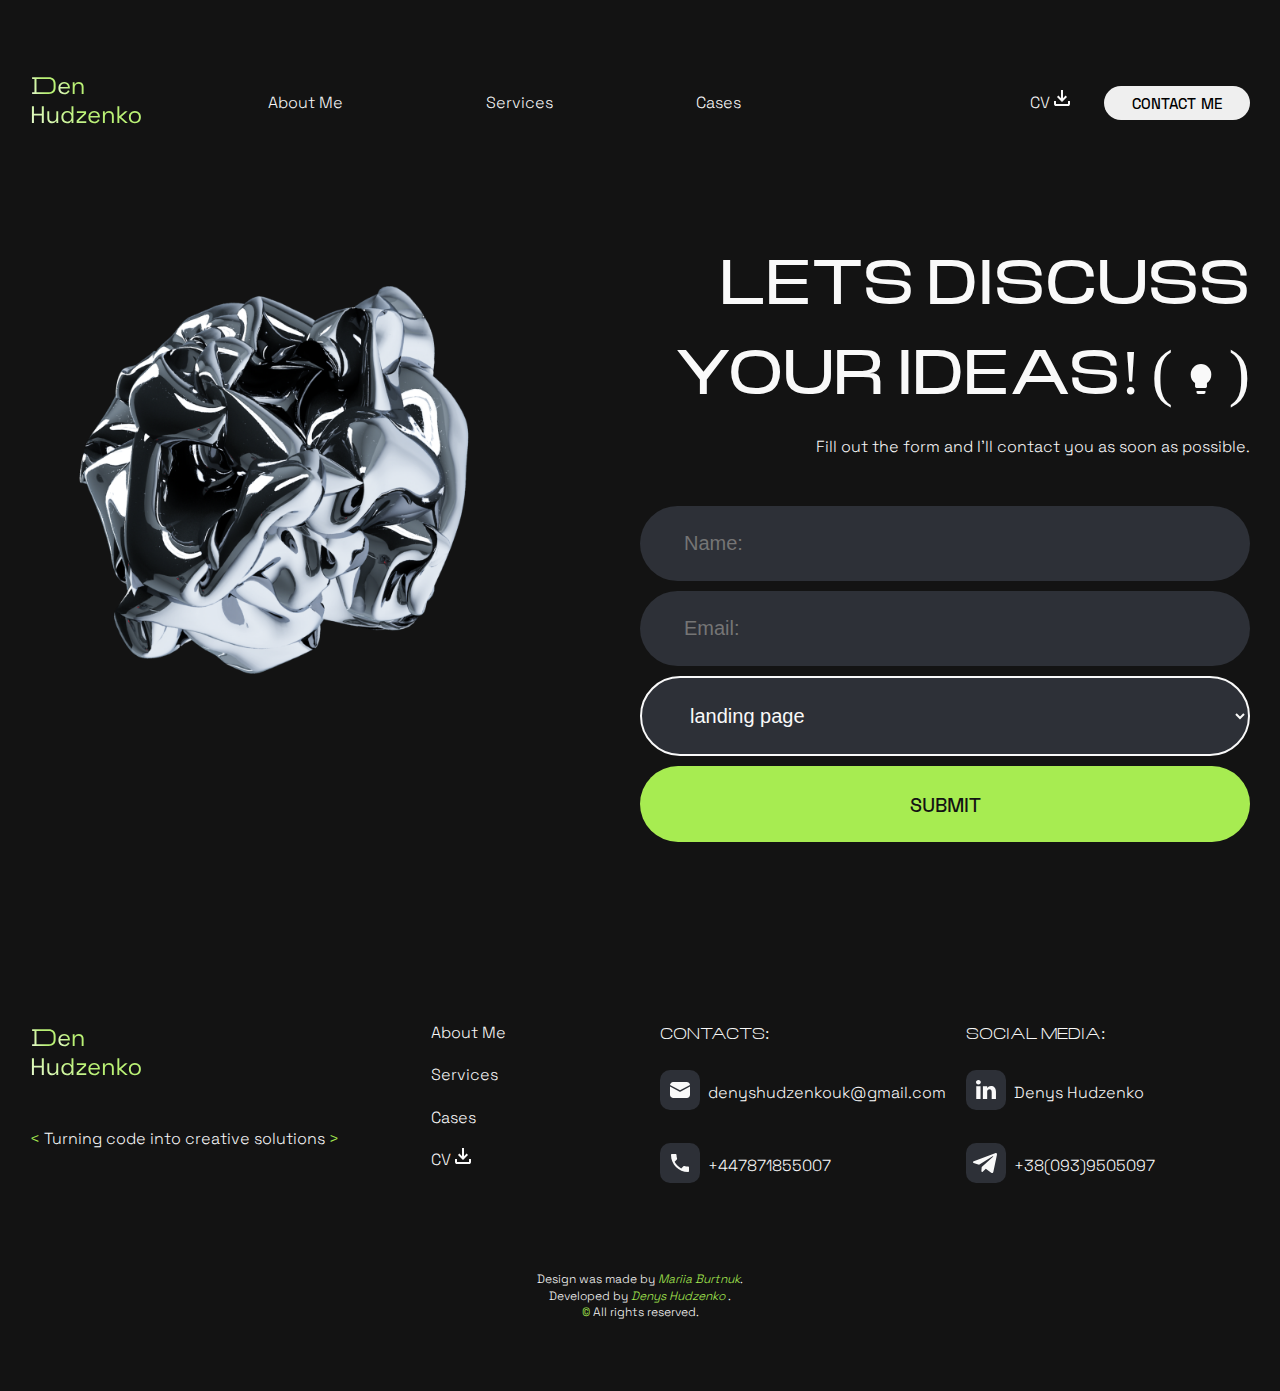
==== commit 3362a041: "add media to header, footer and form" ====
--- a/index.html
+++ b/index.html
@@ -37,11 +37,13 @@
             </svg>
           </a>
 
-          <button class="section-header__contacts-button button" id="menu-button">Contact Me</button>
+          <button class="section-header__contacts-button button" id="menu-button">
+            Contact Me
+          </button>
         </div>
 
         <!-- menu button -->
-         <button class="menu-button menu-button-open menu-button-close" onclick="menu()"></button>
+        <button class="menu-button menu-button-open menu-button-close" onclick="menu()"></button>
       </div>
     </header>
 
@@ -291,12 +293,12 @@
                 <span>if</span>
                 <span>
                   (
-                  <span class="section-awareness__line-top-text_circle">
+                  <span class="section-awareness__line-top-text--circle">
                     <!-- <svg class="circle-one">
                       <use href="./img/icons-sprite.svg#you"></use></svg> -->
                   </span>
 
-                  <span class="section-awareness__line-top-text_circle"></span>
+                  <span class="section-awareness__line-top-text--circle"></span>
                   )
                 </span>
                 <span> it'll</span>
@@ -306,15 +308,15 @@
               </svg>
             </div>
             <div class="section-awareness__line-bottom">
-              <span class="section-awareness__line-bottom_letter">a</span>
-              <span class="section-awareness__line-bottom_letter">w</span>
-              <span class="section-awareness__line-bottom_letter">a</span>
-              <span class="section-awareness__line-bottom_letter">r</span>
-              <span class="section-awareness__line-bottom_letter">e</span>
-              <span class="section-awareness__line-bottom_letter">n</span>
-              <span class="section-awareness__line-bottom_letter">e</span>
-              <span class="section-awareness__line-bottom_letter">s</span>
-              <span class="section-awareness__line-bottom_letter">s</span>
+              <span class="section-awareness__line-bottom--letter">a</span>
+              <span class="section-awareness__line-bottom--letter">w</span>
+              <span class="section-awareness__line-bottom--letter">a</span>
+              <span class="section-awareness__line-bottom--letter">r</span>
+              <span class="section-awareness__line-bottom--letter">e</span>
+              <span class="section-awareness__line-bottom--letter">n</span>
+              <span class="section-awareness__line-bottom--letter">e</span>
+              <span class="section-awareness__line-bottom--letter">s</span>
+              <span class="section-awareness__line-bottom--letter">s</span>
             </div>
           </div>
           <!-- <h2 class="awareness-text">
@@ -460,33 +462,35 @@
       </section>
 
       <!-- Discussion -->
-      <section class="discussion section--margin-bottom" id="discussion ">
+      <section class="discussion section--margin-bottom" id="discussion " style="display: flex">
         <div class="container">
           <div class="section-discussion">
             <div class="section-discussion__container">
-              <h2 class="section-discussion__title title">
-                <span>lets discuss</span>
-                <span class="section-discussion__title-span"
-                  ><span>your ideas!</span>
-                  <span class="section-discussion__title_icon">
-                    (
-                    <svg
-                      width="30"
-                      height="42"
-                      viewBox="0 0 30 42"
-                      fill="none"
-                      xmlns="http://www.w3.org/2000/svg"
-                    >
-                      <use href="./img/icons-sprite.svg#lamp"></use>
-                    </svg>
-                    )
+              <div class="section-discussion__container-title">
+                <h2 class="section-discussion__title title">
+                  <span>lets discuss</span>
+                  <span class="section-discussion__title-span"
+                    ><span>your ideas!</span>
+                    <span class="section-discussion__title-icon">
+                      (
+                      <svg
+                        width="30"
+                        height="42"
+                        viewBox="0 0 30 42"
+                        fill="none"
+                        class="discussion-section--icon"
+                        xmlns="http://www.w3.org/2000/svg"
+                      >
+                        <use href="./img/icons-sprite.svg#lamp"></use>
+                      </svg>
+                      )
+                    </span>
                   </span>
-                </span>
-              </h2>
-              <p class="section-discussion__title-text">
-                Fill out the form and I’ll contact you as soon as possible.
-              </p>
-
+                </h2>
+                <p class="section-discussion__title-text">
+                  Fill out the form and I’ll contact you as soon as possible.
+                </p>
+              </div>
               <form action="POST" class="form">
                 <input type="text" name="name" id="name" placeholder="Name:" />
                 <input type="email" name="email" id="email" placeholder="Email:" />
@@ -510,26 +514,27 @@
           <div class="footer__nav-logo">
             <a class="logo" href="/index.html"><img src="./img/logo.svg" alt="logo" /></a>
             <p class="footer__nav-logo-text">
-              <span class="footer--symbol-color">&lt;</span> Turning code into creative solutions <span class="footer--symbol-color">></span>
+              <span class="footer--symbol-color">&lt;</span> Turning code into creative solutions
+              <span class="footer--symbol-color">></span>
             </p>
           </div>
-          <ul class="footer__nav-list ">
+          <ul class="footer__nav-list">
             <li class="footer__nav-list-item"><a href="#about" class="link">About Me</a></li>
             <li class="footer__nav-list-item"><a href="#services" class="link">Services</a></li>
             <li class="footer__nav-list-item"><a href="#cases" class="link">Cases</a></li>
             <li class="footer__nav-list-item">
-               <a class="section-header__contacts-link " href="#" download>
-                <span  class=" footer__nav-list-item_download link">
-                <span>CV</span>
-                <svg
-                  class="download-icon"
-                  xmlns="http://www.w3.org/2000/svg"
-                  width="24"
-                  height="24"
-                  viewBox="0 0 24 24"
-                >
-                  <use href="./img/icons-sprite.svg#download"></use>
-                </svg></span></a>
+              <a class="section-header__contacts-link" href="#" download>
+                <span class="footer__nav-list-item--download link">
+                  <span>CV</span>
+                  <svg
+                    class="download-icon"
+                    xmlns="http://www.w3.org/2000/svg"
+                    width="24"
+                    height="24"
+                    viewBox="0 0 24 24"
+                  >
+                    <use href="./img/icons-sprite.svg#download"></use></svg></span
+              ></a>
             </li>
           </ul>
         </nav>
@@ -549,8 +554,9 @@
                       xmlns="http://www.w3.org/2000/svg"
                     >
                       <use href="./img/icons-sprite.svg#email"></use>
-                    </svg> </span>
-                    denyshudzenkouk@gmail.com
+                    </svg>
+                  </span>
+                  denyshudzenkouk@gmail.com
                 </a>
               </li>
               <li class="footer__contacts-list-item">
@@ -577,7 +583,8 @@
               <li class="footer__contacts-list-item">
                 <a
                   class="communication-link linkdin"
-                  href="https://uk.linkedin.com/in/denys-hudzenko-690300135?trk=people-guest_people_search__card">
+                  href="https://uk.linkedin.com/in/denys-hudzenko-690300135?trk=people-guest_people_search__card"
+                >
                   <span class="communication-icon">
                     <svg
                       width="40"
@@ -587,10 +594,10 @@
                       xmlns="http://www.w3.org/2000/svg"
                     >
                       <use href="./img/icons-sprite.svg#linkedin"></use>
-                    </svg> 
+                    </svg>
                   </span>
-                    Denys Hudzenko
-                </a                >
+                  Denys Hudzenko
+                </a>
               </li>
               <li class="footer__contacts-list-item">
                 <a class="communication-link telegram" href="https://t.me/+380939505097&profile"
@@ -610,32 +617,28 @@
             </ul>
           </div>
         </address>
-
- 
       </div>
 
       <!-- copyright -->
       <div class="copyrights">
         <p>
           Design was made by
-          <a href="https://www.instagram.com/design_tnk/" target="_blank" class="copyrights__link"><i>Mariia Burtnuk</i></a
+          <a href="https://www.instagram.com/design_tnk/" target="_blank" class="copyrights__link"
+            ><i>Mariia Burtnuk</i></a
           >.
         </p>
         <p>
           Developed by
-          <a href="https://uk.linkedin.com/in/denys-hudzenko-690300135" target="_blank" class="copyrights__link">
-          <i>Denys Hudzenko</i>
-          </a>.
+          <a
+            href="https://uk.linkedin.com/in/denys-hudzenko-690300135"
+            target="_blank"
+            class="copyrights__link"
+          >
+            <i>Denys Hudzenko</i> </a
+          >.
         </p>
         <p><span class="footer--symbol-color">&#169;</span> All rights reserved.</p>
       </div>
-
-
-
-
-</div>
-
-
     </footer>
     <script src="/js/main.js"></script>
   </body>
--- a/css/style.css
+++ b/css/style.css
@@ -39,13 +39,8 @@
 }
 
 html {
-  font-size: 125%;
+  font-size: 20px;
   line-height: 1.4;
-}
-@media screen and (max-width: 1500px) {
-  html {
-    font-size: 100%;
-  }
 }
 
 body {
@@ -54,11 +49,6 @@
   font-family: "Space Grotesk light";
   font-weight: 400;
   padding: 50px;
-}
-@media screen and (max-width: 480px) {
-  body {
-    padding: 70px 16px;
-  }
 }
 
 a {
@@ -100,6 +90,7 @@
 }
 
 .container {
+  width: 100%;
   max-width: 1920px;
   margin: 0 auto;
 }
@@ -112,22 +103,72 @@
   -webkit-box-direction: normal;
       -ms-flex-direction: column;
           flex-direction: column;
-  gap: 8px;
+  gap: 10px;
+  -webkit-box-pack: center;
+      -ms-flex-pack: center;
+          justify-content: center;
+  -ms-flex-preferred-size: 100%;
+      flex-basis: 100%;
+}
+@media screen and (min-width: 765px) {
+  .form {
+    -ms-flex-preferred-size: 50%;
+        flex-basis: 50%;
+  }
 }
 .form input,
 .form select {
-  padding: 32px 80px;
+  padding: 19px 32px;
+  font-size: 16px;
   background-color: #2d3037;
   border-radius: 72px;
-  font-size: 28px;
   border: none;
   color: #3c3d40;
+  -ms-flex-preferred-size: 100%;
+      flex-basis: 100%;
+}
+@media screen and (min-width: 481px) {
+  .form input,
+  .form select {
+    width: 85%;
+    margin: 0 auto;
+    padding: 20px 32px;
+    font-size: 18px;
+  }
+}
+@media screen and (min-width: 765px) {
+  .form input,
+  .form select {
+    width: 100%;
+    padding: 22px 32px;
+    font-size: 18px;
+  }
+}
+@media screen and (min-width: 1025px) {
+  .form input,
+  .form select {
+    padding: 26px 44px;
+    font-size: 20px;
+  }
+}
+@media screen and (min-width: 1380px) {
+  .form input,
+  .form select {
+    padding: 32px 80px;
+    font-size: 28px;
+  }
 }
 .form input[type=button] {
   background-color: #a7ec51;
   color: #131313;
   text-transform: uppercase;
 }
+@media screen and (max-width: 480px) {
+  .form input[type=button] {
+    padding: 16px auto;
+    font-size: 16px;
+  }
+}
 .form select,
 .form option {
   color: #f9f9f9;
@@ -138,6 +179,16 @@
   font-size: 80px;
   margin-bottom: 140px;
   font-weight: 500;
+}
+@media screen and (min-width: 481px) {
+  .title {
+    font-size: 28px;
+  }
+}
+@media screen and (max-width: 480px) {
+  .title {
+    font-size: 28px;
+  }
 }
 
 .secondary-title {
@@ -145,6 +196,16 @@
   font-size: 28px;
   text-transform: uppercase;
   font-family: "Space Grotesk medium";
+}
+@media screen and (min-width: 481px) {
+  .secondary-title {
+    font-size: 20px;
+  }
+}
+@media screen and (max-width: 480px) {
+  .secondary-title {
+    font-size: 20px;
+  }
 }
 
 .link {
@@ -179,44 +240,50 @@
   position: relative;
 }
 .menu-button {
-  display: none;
+  display: block;
+  background-color: #f9f9f9;
+  width: 17px;
+  height: 1px;
+  outline: none;
+  border: none;
+  -webkit-transition: -webkit-transform 2s linear;
+  transition: -webkit-transform 2s linear;
+  transition: transform 2s linear;
+  transition: transform 2s linear, -webkit-transform 2s linear;
   position: relative;
 }
-@media screen and (max-width: 480px) {
+.menu-button-close::before {
+  content: "";
+  position: absolute;
+  bottom: 8px;
+  right: 0;
+  width: 35px;
+  height: 1px;
+  background-color: #f9f9f9;
+}
+.menu-button-close::after {
+  content: "";
+  position: absolute;
+  top: 8px;
+  right: 0;
+  width: 35px;
+  height: 1px;
+  background-color: #f9f9f9;
+}
+@media screen and (min-width: 765px) {
   .menu-button {
-    display: block;
-    background-color: #f9f9f9;
-    width: 17px;
-    height: 1px;
-    outline: none;
-    border: none;
-    -webkit-transition: -webkit-transform 2s linear;
-    transition: -webkit-transform 2s linear;
-    transition: transform 2s linear;
-    transition: transform 2s linear, -webkit-transform 2s linear;
-  }
-  .menu-button-close::before {
-    content: "";
-    position: absolute;
-    bottom: 8px;
-    right: 0;
-    width: 35px;
-    height: 1px;
-    background-color: #f9f9f9;
-  }
-  .menu-button-close::after {
-    content: "";
-    position: absolute;
-    top: 8px;
-    right: 0;
-    width: 35px;
-    height: 1px;
-    background-color: #f9f9f9;
+    display: none;
   }
 }
 
 .section--margin-bottom {
   margin-bottom: 180px;
+  display: none;
+}
+@media screen and (max-width: 480px) and (min-width: 481px) and (min-width: 765px) {
+  .section--margin-bottom {
+    margin-bottom: 130px;
+  }
 }
 
 .main-accent {
@@ -249,6 +316,28 @@
   gap: 4px;
 }
 
+.discussion-section--icon {
+  width: 30px;
+  height: 42px;
+}
+@media screen and (min-width: 481px) {
+  .discussion-section--icon {
+    width: 30px;
+    height: 30px;
+  }
+}
+@media screen and (max-width: 480px) {
+  .discussion-section--icon {
+    width: 20px;
+    height: 20px;
+  }
+}
+
+.download-icon {
+  position: relative;
+  bottom: 5px;
+}
+
 .section-header {
   display: -webkit-box;
   display: -ms-flexbox;
@@ -259,17 +348,22 @@
   -webkit-box-align: center;
       -ms-flex-align: center;
           align-items: center;
-  margin-bottom: 125px;
+  margin-bottom: 55px;
   gap: 20px;
 }
-@media screen and (max-width: 1200px) {
+@media screen and (min-width: 765px) {
+  .section-header {
+    margin-bottom: 75px;
+  }
+}
+@media screen and (min-width: 1025px) {
   .section-header {
     margin-bottom: 100px;
   }
 }
-@media screen and (max-width: 480px) {
+@media screen and (min-width: 1380px) {
   .section-header {
-    margin-bottom: 55px;
+    margin-bottom: 125px;
   }
 }
 .section-header__nav {
@@ -282,9 +376,20 @@
   -webkit-box-align: center;
       -ms-flex-align: center;
           align-items: center;
-  -ms-flex-preferred-size: 50%;
-      flex-basis: 50%;
-  gap: 40px;
+}
+@media screen and (min-width: 765px) {
+  .section-header__nav {
+    -ms-flex-preferred-size: 60%;
+        flex-basis: 60%;
+    gap: 40px;
+  }
+}
+@media screen and (min-width: 1380px) {
+  .section-header__nav {
+    gap: 40px;
+    -ms-flex-preferred-size: 50%;
+        flex-basis: 50%;
+  }
 }
 .section-header__nav-logo {
   -webkit-box-flex: 1;
@@ -298,9 +403,7 @@
   }
 }
 .section-header__nav-list {
-  display: -webkit-box;
-  display: -ms-flexbox;
-  display: flex;
+  display: none;
   -webkit-box-flex: 2;
       -ms-flex-positive: 2;
           flex-grow: 2;
@@ -310,27 +413,24 @@
   -webkit-box-align: center;
       -ms-flex-align: center;
           align-items: center;
-  gap: 130px;
-}
-@media screen and (max-width: 1500px) {
+}
+@media screen and (min-width: 765px) {
+  .section-header__nav-list {
+    display: -webkit-box;
+    display: -ms-flexbox;
+    display: flex;
+    -ms-flex-pack: distribute;
+        justify-content: space-around;
+    gap: 40px;
+  }
+}
+@media screen and (min-width: 1025px) {
   .section-header__nav-list {
     gap: 100px;
   }
 }
-@media screen and (max-width: 1200px) {
-  .section-header__nav-list {
-    gap: 50px;
-  }
-}
-@media screen and (max-width: 480px) {
-  .section-header__nav-list {
-    display: none;
-  }
-}
 .section-header__contacts {
-  display: -webkit-box;
-  display: -ms-flexbox;
-  display: flex;
+  display: none;
   -webkit-box-align: center;
       -ms-flex-align: center;
           align-items: center;
@@ -341,9 +441,13 @@
           justify-content: flex-end;
   gap: 30px;
 }
-@media screen and (max-width: 480px) {
+@media screen and (min-width: 765px) {
   .section-header__contacts {
-    display: none;
+    -ms-flex-preferred-size: 35%;
+        flex-basis: 35%;
+    display: -webkit-box;
+    display: -ms-flexbox;
+    display: flex;
   }
 }
 .section-header__contacts-button {
@@ -351,15 +455,21 @@
   font-size: 20px;
   font-weight: normal;
 }
-@media screen and (max-width: 1500px) {
+@media screen and (min-width: 1380px) {
   .section-header__contacts-button {
     font-size: 18px;
   }
 }
-@media screen and (max-width: 1200px) {
+@media screen and (min-width: 1025px) {
   .section-header__contacts-button {
     font-size: 16px;
     padding: 10px 32px;
+  }
+}
+@media screen and (min-width: 765px) {
+  .section-header__contacts-button {
+    padding: 8px 28px;
+    font-size: 15px;
   }
 }
 .section-header__contacts-button:hover {
@@ -391,8 +501,19 @@
   font-size: 5.7vw;
   text-transform: uppercase;
 }
+@media screen and (max-width: 480px) {
+  .section-hero__top-container .section-hero__title {
+    font-size: 28px;
+  }
+}
 .section-hero__top-container .section-hero__title--line-one {
   display: inline-block;
+}
+@media screen and (min-width: 765px) {
+  .section-hero__top-container .section-hero__title--line-one {
+    margin-bottom: 110px;
+    line-height: 2;
+  }
 }
 .section-hero__top-container .section-hero__title--line-one--accent {
   font-style: italic;
@@ -451,6 +572,13 @@
   -webkit-animation-timing-function: linear;
           animation-timing-function: linear;
 }
+@media screen and (max-width: 480px) {
+  .section-hero__top-container-img {
+    width: 70%;
+    top: 5%;
+    left: 45%;
+  }
+}
 @-webkit-keyframes floating {
   0% {
     -webkit-transform: translateY(0%);
@@ -725,7 +853,7 @@
       -ms-flex-pack: justify;
           justify-content: space-between;
 }
-.section-awareness__line-top-text_circle {
+.section-awareness__line-top-text--circle {
   display: inline-block;
   width: 10vw;
   min-height: 170px;
@@ -739,12 +867,12 @@
   background-repeat: no-repeat;
   position: relative;
 }
-.section-awareness__line-top-text_circle:first-child {
+.section-awareness__line-top-text--circle:first-child {
   background-image: url("../../img/circle_1.png");
   position: relative;
   left: 1vw;
 }
-.section-awareness__line-top-text_circle:last-child {
+.section-awareness__line-top-text--circle:last-child {
   position: relative;
   right: 1vw;
   background-image: url("../../img/circle_2.png");
@@ -759,7 +887,7 @@
   display: -ms-flexbox;
   display: flex;
 }
-.section-awareness__line-bottom_letter:hover {
+.section-awareness__line-bottom--letter:hover {
   color: #a7ec51;
   font-style: italic;
   font-weight: 300;
@@ -869,45 +997,196 @@
       -ms-flex-positive: 1;
           flex-grow: 1;
   gap: 20px;
-  background-image: url("../../img/discussion_abstract.png");
+  background-image: url(../../img/discussion_abstract_opacity.png);
   background-size: 40%;
   background-repeat: no-repeat;
   background-position: left top;
+  -webkit-animation: bounce 2.2s linear infinite;
+          animation: bounce 2.2s linear infinite;
+}
+@-webkit-keyframes bounce {
+  0% {
+    background-position: left -20px top 3%;
+  }
+  50% {
+    background-position: left -20px top 0%;
+  }
+  100% {
+    background-position: left -20px top 3%;
+  }
+}
+@keyframes bounce {
+  0% {
+    background-position: left -20px top 3%;
+  }
+  50% {
+    background-position: left -20px top 0%;
+  }
+  100% {
+    background-position: left -20px top 3%;
+  }
+}
+@media screen and (min-width: 765px) {
+  .section-discussion {
+    background-size: 25%;
+  }
+  @-webkit-keyframes bounce {
+    0% {
+      background-position: left 30% bottom 15%;
+    }
+    50% {
+      background-position: left 30% bottom 0%;
+    }
+    100% {
+      background-position: left 30% bottom 15%;
+    }
+  }
+  @keyframes bounce {
+    0% {
+      background-position: left 30% bottom 15%;
+    }
+    50% {
+      background-position: left 30% bottom 0%;
+    }
+    100% {
+      background-position: left 30% bottom 15%;
+    }
+  }
+}
+@media screen and (min-width: 1025px) {
+  .section-discussion {
+    background-size: 40%;
+    background-image: url("../../img/discussion_abstract.png");
+  }
+  @-webkit-keyframes bounce {
+    0% {
+      background-position: left -20px top 3%;
+    }
+    50% {
+      background-position: left -20px top 0%;
+    }
+    100% {
+      background-position: left -20px top 3%;
+    }
+  }
+  @keyframes bounce {
+    0% {
+      background-position: left -20px top 3%;
+    }
+    50% {
+      background-position: left -20px top 0%;
+    }
+    100% {
+      background-position: left -20px top 3%;
+    }
+  }
 }
 .section-discussion__container {
-  -ms-flex-preferred-size: 50%;
-      flex-basis: 50%;
+  -ms-flex-preferred-size: 100%;
+      flex-basis: 100%;
+}
+@media screen and (min-width: 765px) {
+  .section-discussion__container {
+    display: -webkit-box;
+    display: -ms-flexbox;
+    display: flex;
+    -webkit-box-pack: justify;
+        -ms-flex-pack: justify;
+            justify-content: space-between;
+    gap: 20px;
+  }
+}
+@media screen and (min-width: 1025px) {
+  .section-discussion__container {
+    display: block;
+    -ms-flex-preferred-size: 50%;
+        flex-basis: 50%;
+  }
+}
+@media screen and (min-width: 765px) {
+  .section-discussion__container-title {
+    -ms-flex-preferred-size: calc(50% - 20px);
+        flex-basis: calc(50% - 20px);
+  }
 }
 .section-discussion__title {
+  display: block;
   text-align: end;
   margin-bottom: 20px;
+  font-size: 32px;
+}
+@media screen and (min-width: 481px) {
+  .section-discussion__title {
+    font-size: 8vw;
+  }
+}
+@media screen and (min-width: 765px) {
+  .section-discussion__title {
+    font-size: 34px;
+  }
+}
+@media screen and (min-width: 1025px) {
+  .section-discussion__title {
+    font-size: 5vw;
+  }
+}
+@media screen and (min-width: 1380px) {
+  .section-discussion__title {
+    font-size: 74px;
+  }
+}
+@media screen and (min-width: 1800px) {
+  .section-discussion__title {
+    font-size: 80px;
+  }
 }
 .section-discussion__title-span {
   display: -webkit-box;
   display: -ms-flexbox;
   display: flex;
-  -webkit-box-pack: justify;
-      -ms-flex-pack: justify;
-          justify-content: space-between;
+  -webkit-box-pack: end;
+      -ms-flex-pack: end;
+          justify-content: flex-end;
   -webkit-box-flex: 1;
       -ms-flex-positive: 1;
           flex-grow: 1;
-}
-.section-discussion__title-icon {
-  display: inline-block;
-  position: relative;
-  top: -10px;
+  gap: 10px;
 }
 .section-discussion__title-text {
-  margin-bottom: 80px;
-  text-align: end;
+  width: 75%;
+  display: -webkit-box;
+  display: -ms-flexbox;
+  display: flex;
+  -webkit-box-pack: end;
+      -ms-flex-pack: end;
+          justify-content: flex-end;
+  margin-left: auto;
+  text-align: start;
+}
+@media screen and (min-width: 481px) {
+  .section-discussion__title-text {
+    width: 70%;
+    margin-left: auto;
+    text-align: start;
+    margin-bottom: 80px;
+  }
+}
+@media screen and (min-width: 765px) {
+  .section-discussion__title-text {
+    margin-bottom: 48px;
+    width: 100%;
+  }
 }
 
 .footer {
   display: -webkit-box;
   display: -ms-flexbox;
   display: flex;
-  font-size: 18px;
+  -webkit-box-orient: vertical;
+  -webkit-box-direction: normal;
+      -ms-flex-direction: column;
+          flex-direction: column;
+  font-size: 13px;
   margin-bottom: 80px;
   font-weight: 400;
   gap: 40px;
@@ -915,55 +1194,163 @@
       -ms-flex-positive: 1;
           flex-grow: 1;
 }
-@media screen and (max-width: 1200px) {
+@media screen and (min-width: 481px) {
+  .footer {
+    -webkit-box-pack: justify;
+        -ms-flex-pack: justify;
+            justify-content: space-between;
+    -webkit-box-orient: horizontal;
+    -webkit-box-direction: normal;
+        -ms-flex-direction: row;
+            flex-direction: row;
+  }
+}
+@media screen and (min-width: 765px) {
+  .footer {
+    font-size: 15px;
+    gap: 20px;
+  }
+}
+@media screen and (min-width: 1025px) {
   .footer {
     font-size: 16px;
   }
 }
-@media screen and (max-width: 480px) {
+@media screen and (min-width: 1380px) {
   .footer {
+    font-size: 18px;
+  }
+}
+.footer__nav {
+  display: -webkit-box;
+  display: -ms-flexbox;
+  display: flex;
+  -ms-flex-preferred-size: calc(50% - 20px);
+      flex-basis: calc(50% - 20px);
+  -webkit-box-orient: vertical;
+  -webkit-box-direction: normal;
+      -ms-flex-direction: column;
+          flex-direction: column;
+  -webkit-box-pack: center;
+      -ms-flex-pack: center;
+          justify-content: center;
+  -webkit-box-align: start;
+      -ms-flex-align: start;
+          align-items: flex-start;
+  gap: 40px;
+  -webkit-box-flex: 1;
+      -ms-flex-positive: 1;
+          flex-grow: 1;
+}
+@media screen and (min-width: 1025px) {
+  .footer__nav {
+    -webkit-box-flex: 0;
+        -ms-flex-positive: 0;
+            flex-grow: 0;
+    -webkit-box-orient: horizontal;
+    -webkit-box-direction: normal;
+        -ms-flex-direction: row;
+            flex-direction: row;
+  }
+}
+@media screen and (min-width: 765px) {
+  .footer__nav {
+    gap: 20px;
+  }
+}
+.footer__nav-logo {
+  display: -webkit-box;
+  display: -ms-flexbox;
+  display: flex;
+  -webkit-box-orient: vertical;
+  -webkit-box-direction: normal;
+      -ms-flex-direction: column;
+          flex-direction: column;
+  gap: 40px;
+  -webkit-box-flex: 1;
+      -ms-flex-positive: 1;
+          flex-grow: 1;
+}
+@media screen and (min-width: 1380px) {
+  .footer__nav-logo .logo {
+    gap: 48px;
+  }
+}
+@media screen and (min-width: 481px) {
+  .footer__nav-logo-text {
+    -webkit-box-flex: 0;
+        -ms-flex-positive: 0;
+            flex-grow: 0;
+  }
+}
+@media screen and (min-width: 765px) {
+  .footer__nav-logo-text {
+    width: 60%;
+    margin-bottom: 40px;
+  }
+}
+@media screen and (min-width: 765px) {
+  .footer__nav-logo-text {
+    width: 100%;
+    margin-bottom: 40px;
+  }
+}
+.footer__nav-list {
+  width: 100%;
+  display: -webkit-box;
+  display: -ms-flexbox;
+  display: flex;
+  -webkit-box-orient: horizontal;
+  -webkit-box-direction: normal;
+      -ms-flex-direction: row;
+          flex-direction: row;
+  -webkit-box-pack: justify;
+      -ms-flex-pack: justify;
+          justify-content: space-between;
+  gap: 0;
+  -webkit-box-flex: 1;
+      -ms-flex-positive: 1;
+          flex-grow: 1;
+  -ms-flex-negative: 0;
+      flex-shrink: 0;
+}
+@media screen and (min-width: 481px) {
+  .footer__nav-list {
     -webkit-box-orient: vertical;
     -webkit-box-direction: normal;
         -ms-flex-direction: column;
             flex-direction: column;
-    gap: 40px;
-  }
-}
-.footer__nav {
-  display: -webkit-box;
-  display: -ms-flexbox;
-  display: flex;
+  }
+}
+@media screen and (min-width: 765px) {
+  .footer__nav-list {
+    -webkit-box-pack: justify;
+        -ms-flex-pack: justify;
+            justify-content: space-between;
+    -ms-flex-negative: 1;
+        flex-shrink: 1;
+    -ms-flex-preferred-size: 50%;
+        flex-basis: 50%;
+    gap: 20px;
+  }
+}
+@media screen and (min-width: 1025px) {
+  .footer__nav-list {
+    -ms-flex-preferred-size: 20%;
+        flex-basis: 20%;
+  }
+}
+.footer__nav-list-item--download {
+  display: -webkit-box;
+  display: -ms-flexbox;
+  display: flex;
+  -webkit-box-align: start;
+      -ms-flex-align: start;
+          align-items: flex-start;
+}
+.footer__contacts {
   -ms-flex-preferred-size: calc(50% - 20px);
       flex-basis: calc(50% - 20px);
-  gap: 20px;
-  -webkit-box-flex: 1;
-      -ms-flex-positive: 1;
-          flex-grow: 1;
-}
-@media screen and (max-width: 1200px) {
-  .footer__nav {
-    -webkit-box-flex: 0;
-        -ms-flex-positive: 0;
-            flex-grow: 0;
-    gap: 40px;
-  }
-}
-@media screen and (max-width: 480px) {
-  .footer__nav {
-    -webkit-box-orient: vertical;
-    -webkit-box-direction: normal;
-        -ms-flex-direction: column;
-            flex-direction: column;
-    -webkit-box-pack: center;
-        -ms-flex-pack: center;
-            justify-content: center;
-    -webkit-box-align: center;
-        -ms-flex-align: center;
-            align-items: center;
-    gap: 40px;
-  }
-}
-.footer__nav-logo {
   display: -webkit-box;
   display: -ms-flexbox;
   display: flex;
@@ -971,69 +1358,19 @@
   -webkit-box-direction: normal;
       -ms-flex-direction: column;
           flex-direction: column;
-  -webkit-box-flex: 1;
-      -ms-flex-positive: 1;
-          flex-grow: 1;
-}
-.footer__nav-logo .logo {
-  margin-bottom: 48px;
-}
-@media screen and (max-width: 480px) {
-  .footer__nav-logo .logo {
-    margin-bottom: 40px;
-  }
-}
-.footer__nav-list {
-  display: -webkit-box;
-  display: -ms-flexbox;
-  display: flex;
-  -webkit-box-orient: vertical;
-  -webkit-box-direction: normal;
-      -ms-flex-direction: column;
-          flex-direction: column;
-  -webkit-box-flex: 1;
-      -ms-flex-positive: 1;
-          flex-grow: 1;
-  gap: 26px;
-  -ms-flex-negative: 0;
-      flex-shrink: 0;
-}
-@media screen and (max-width: 480px) {
-  .footer__nav-list {
+  gap: 40px;
+}
+@media screen and (min-width: 1025px) {
+  .footer__contacts {
     -webkit-box-orient: horizontal;
     -webkit-box-direction: normal;
         -ms-flex-direction: row;
             flex-direction: row;
-    width: 100%;
-    -webkit-box-pack: space-evenly;
-        -ms-flex-pack: space-evenly;
-            justify-content: space-evenly;
-    gap: 0;
-  }
-}
-.footer__nav-list-item_download {
-  display: -webkit-box;
-  display: -ms-flexbox;
-  display: flex;
-}
-.footer__contacts {
-  display: -webkit-box;
-  display: -ms-flexbox;
-  display: flex;
-  -webkit-box-pack: justify;
-      -ms-flex-pack: justify;
-          justify-content: space-between;
-  -ms-flex-preferred-size: calc(50% - 20px);
-      flex-basis: calc(50% - 20px);
-  gap: 20px;
-}
-@media screen and (max-width: 480px) {
+  }
+}
+@media screen and (min-width: 481px) {
   .footer__contacts {
-    -webkit-box-orient: vertical;
-    -webkit-box-direction: normal;
-        -ms-flex-direction: column;
-            flex-direction: column;
-    gap: 40px;
+    gap: 20px;
   }
 }
 .footer__contacts-title {
@@ -1042,7 +1379,12 @@
   font-style: normal;
   font-weight: 400;
 }
-.footer__contacts-list, .footer__contacts-container {
+@media screen and (min-width: 765px) {
+  .footer__contacts-title {
+    font-size: 16px;
+  }
+}
+.footer__contacts-container, .footer__contacts-list {
   display: -webkit-box;
   display: -ms-flexbox;
   display: flex;
@@ -1050,25 +1392,25 @@
   -webkit-box-direction: normal;
       -ms-flex-direction: column;
           flex-direction: column;
-  gap: 26px;
-  -ms-flex-preferred-size: calc(50% - 13px);
-      flex-basis: calc(50% - 13px);
-  display: flex;
-  flex-direction: column;
-  gap: 26px;
-}
-@media screen and (max-width: 480px) {
-  .footer__contacts-list, .footer__contacts-container {
-    -ms-flex-preferred-size: 100%;
-        flex-basis: 100%;
-    gap: 40px;
-  }
-}
-@media screen and (max-width: 1500px) {
-  .footer__contacts-list, .footer__contacts-container {
+  -ms-flex-preferred-size: 100%;
+      flex-basis: 100%;
+  gap: 40px;
+}
+@media screen and (min-width: 1025px) {
+  .footer__contacts-container, .footer__contacts-list {
+    gap: 26px;
+    -ms-flex-preferred-size: calc(50% - 13px);
+        flex-basis: calc(50% - 13px);
+  }
+}
+@media screen and (min-width: 1380px) {
+  .footer__contacts-container, .footer__contacts-list {
     font-size: 16px;
     gap: 20px;
   }
+}
+.footer__contacts-container-item, .footer__contacts-list-item {
+  font-style: normal;
 }
 .footer-communication {
   -webkit-box-flex: 2;
@@ -1099,4 +1441,36 @@
 }
 .copyrights_symbol-color, .copyrights__link {
   color: #a7ec51;
+}
+
+@media screen and (max-width: 480px) {
+  html {
+    font-size: 13px;
+  }
+}
+@media screen and (min-width: 481px) {
+  html {
+    font-size: 15px;
+  }
+}
+@media screen and (min-width: 765px) {
+  html {
+    font-size: 16px;
+  }
+}
+@media screen and (min-width: 1380px) {
+  html {
+    font-size: 20px;
+  }
+}
+
+@media screen and (min-width: 765px) {
+  body {
+    padding: 70px 30px;
+  }
+}
+@media screen and (max-width: 480px) {
+  body {
+    padding: 70px 16px;
+  }
 }/*# sourceMappingURL=style.css.map */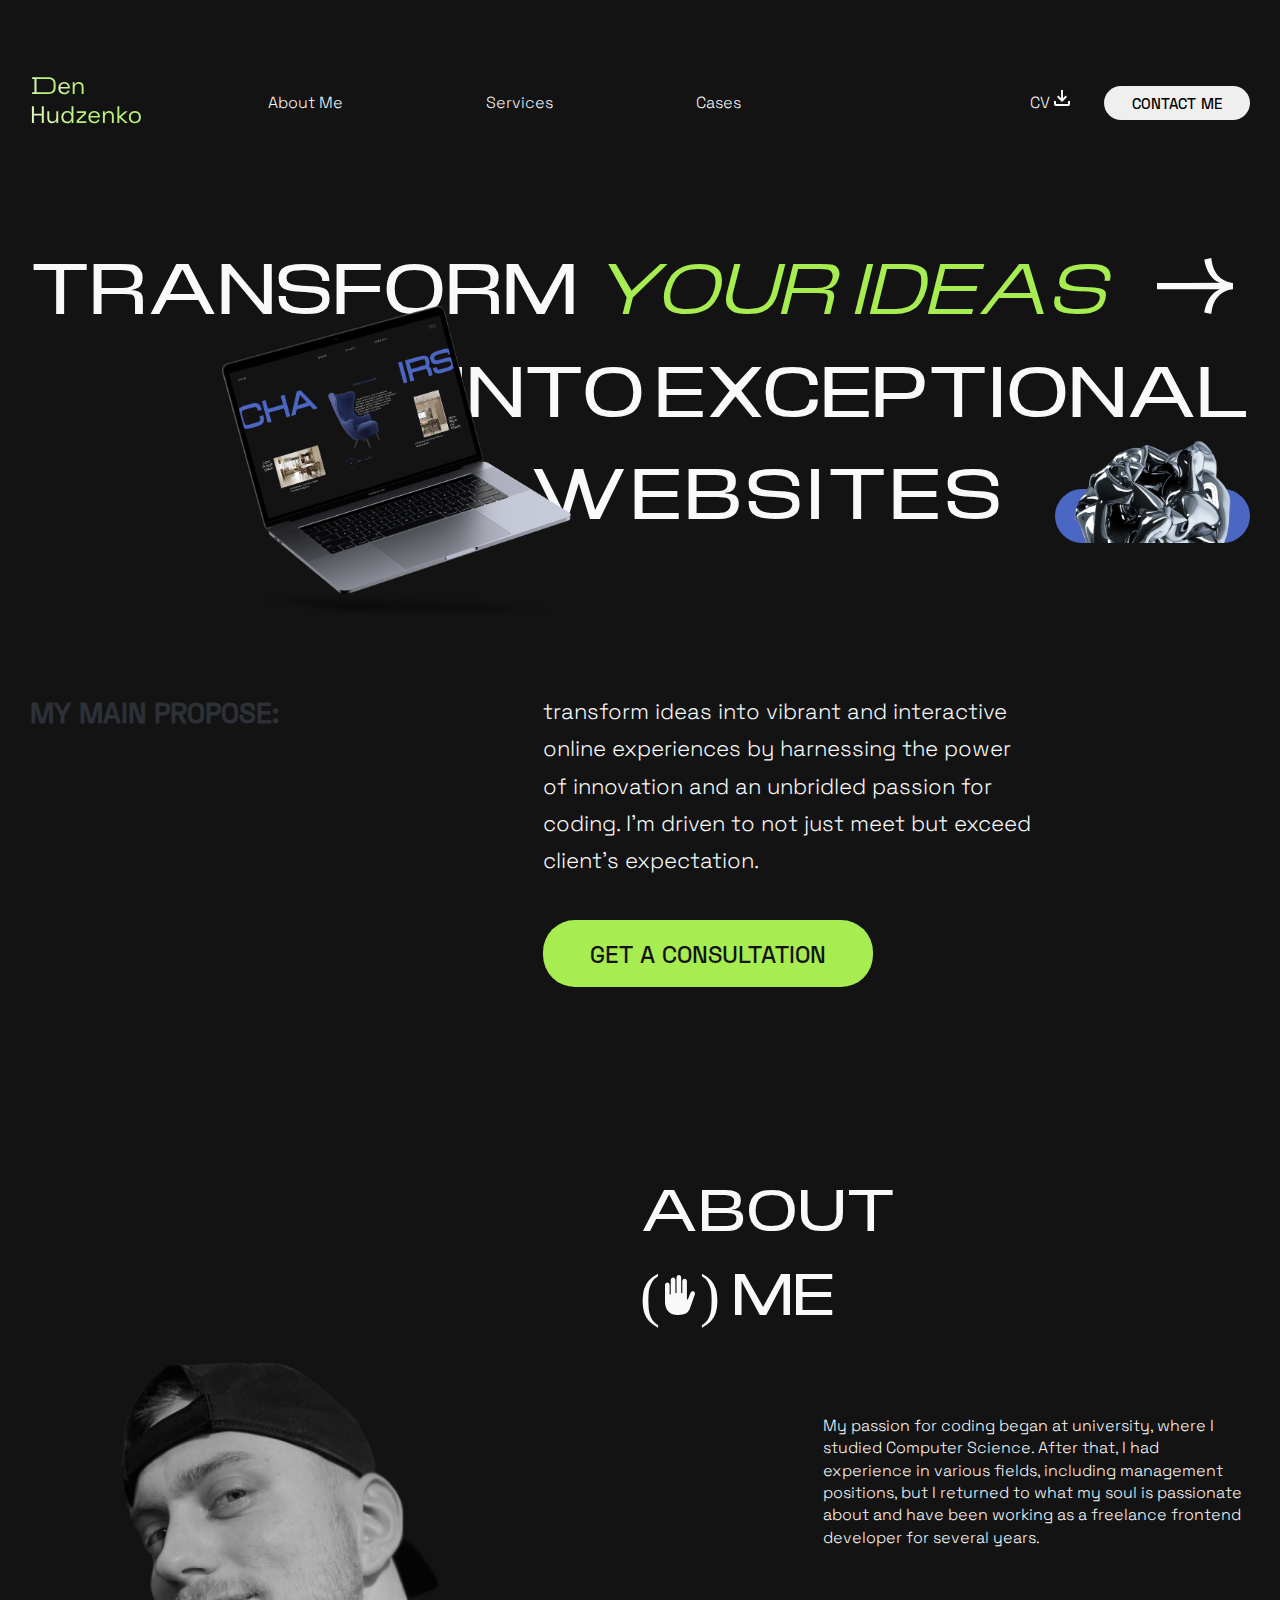
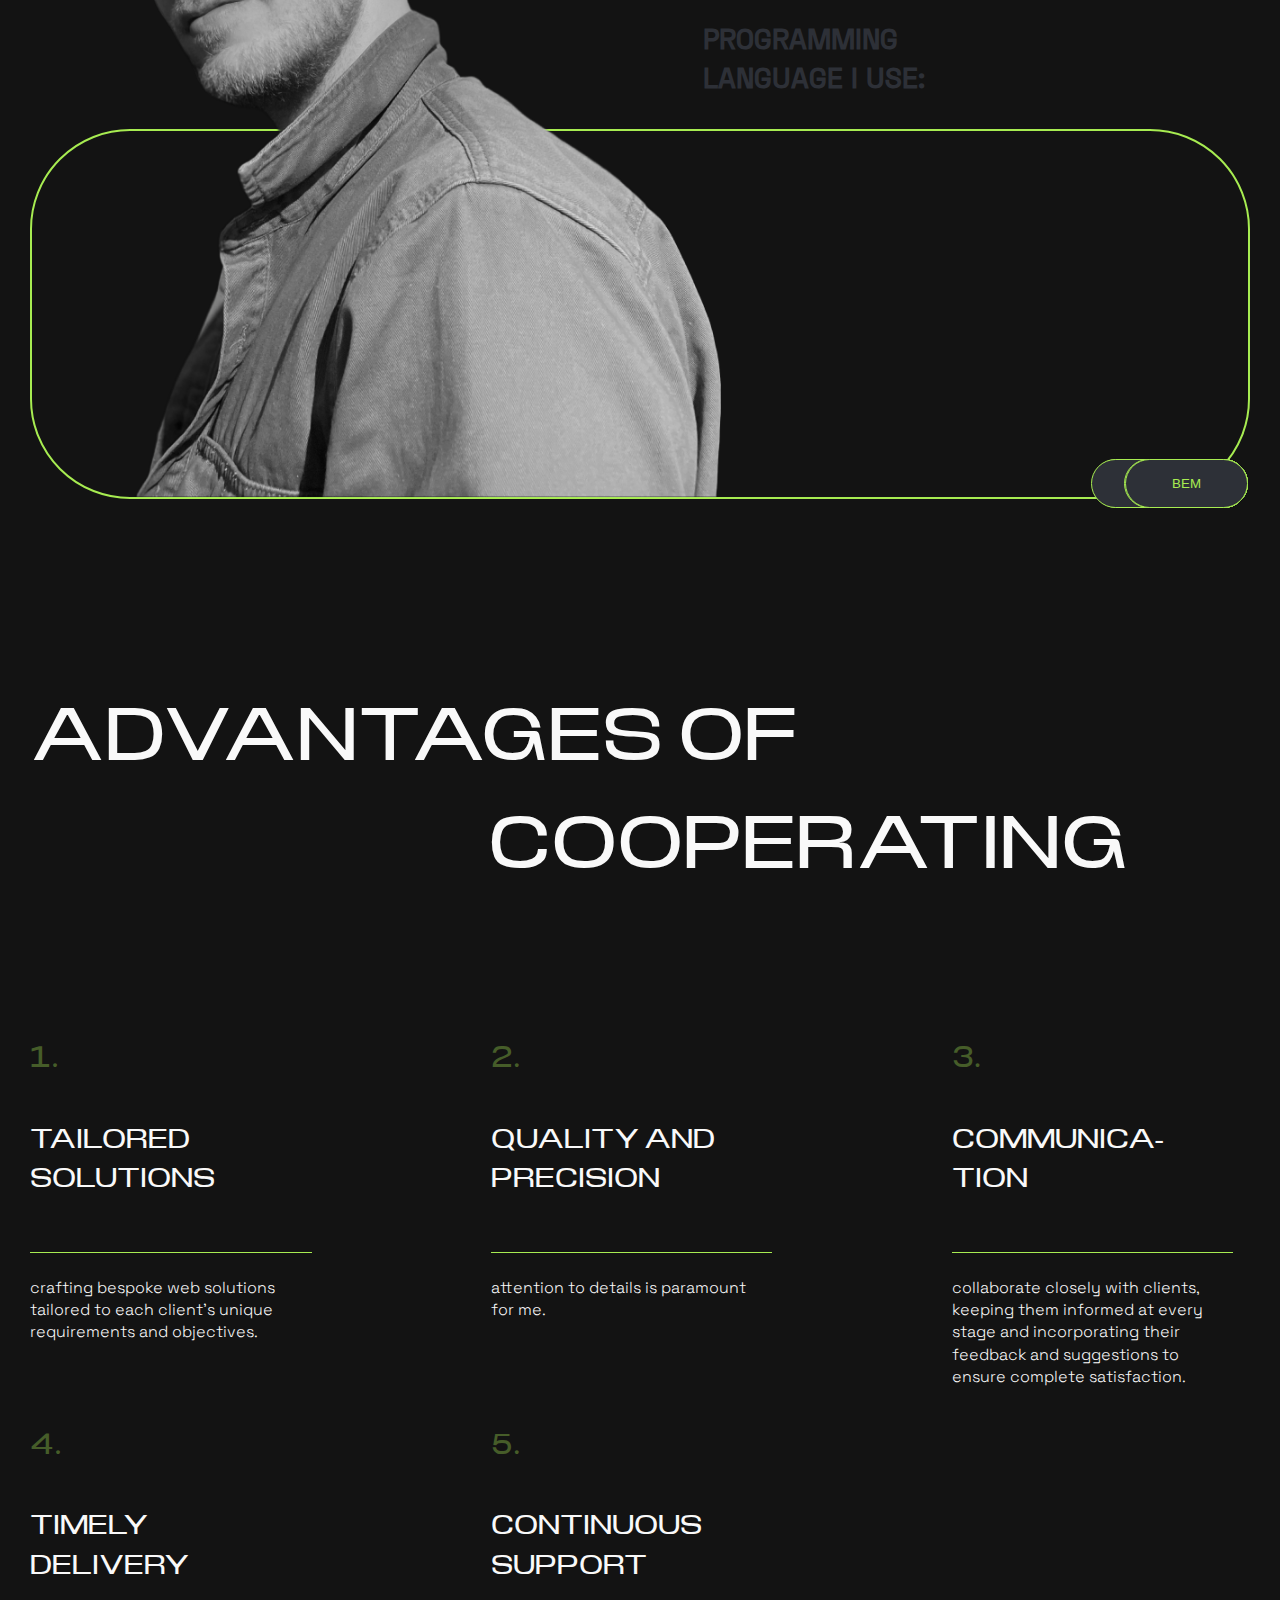
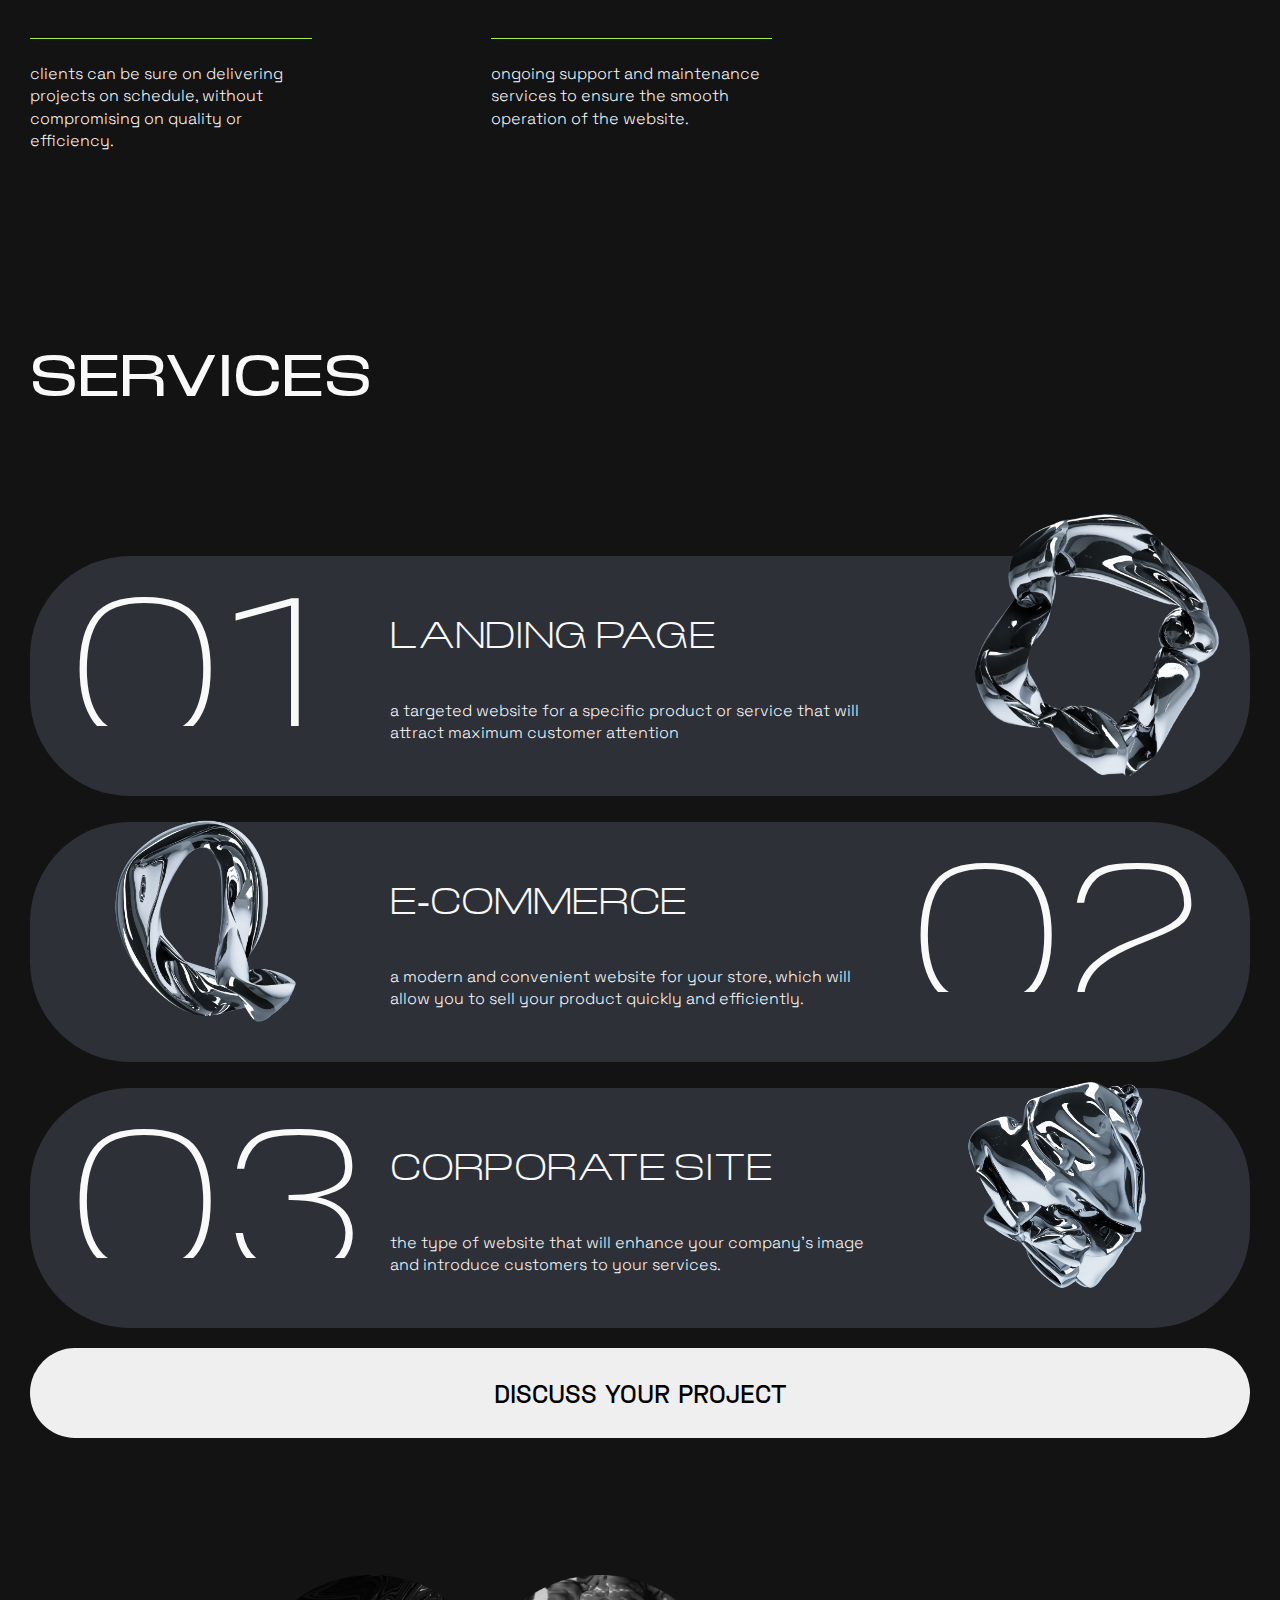
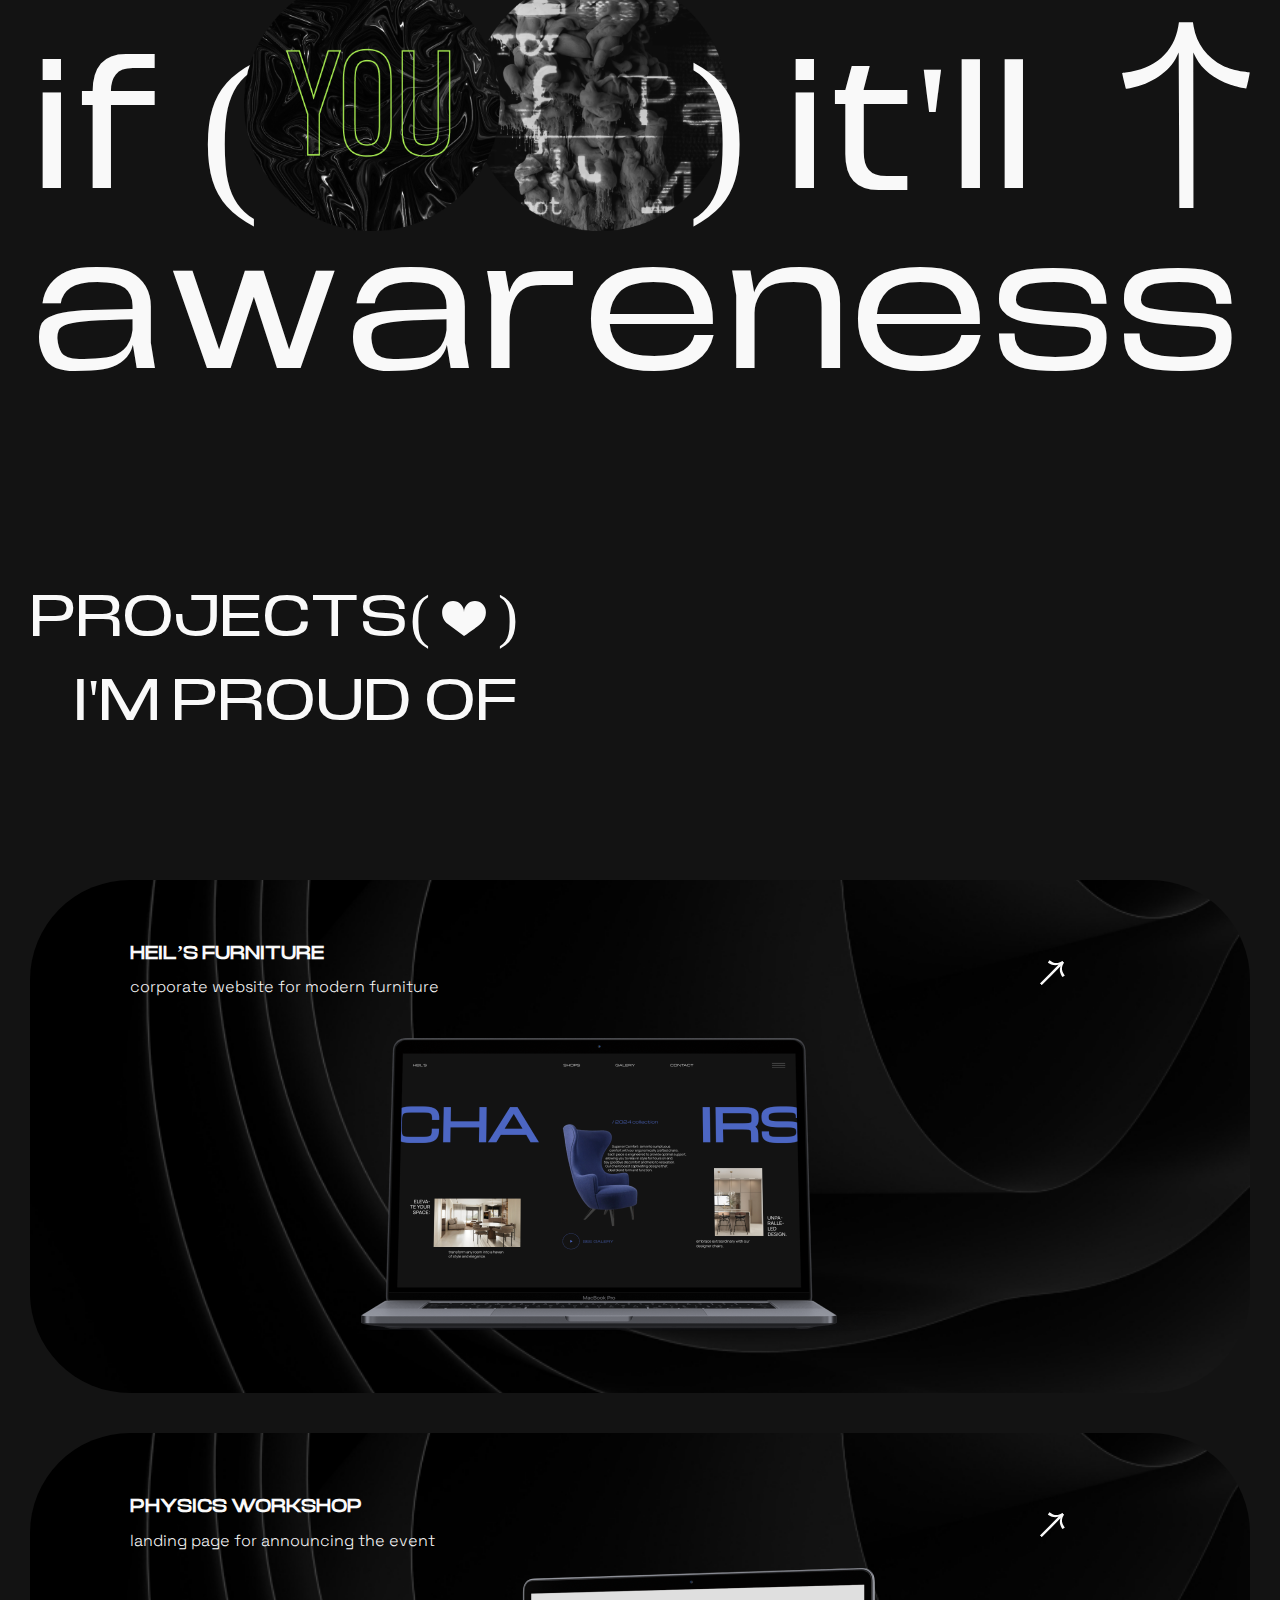
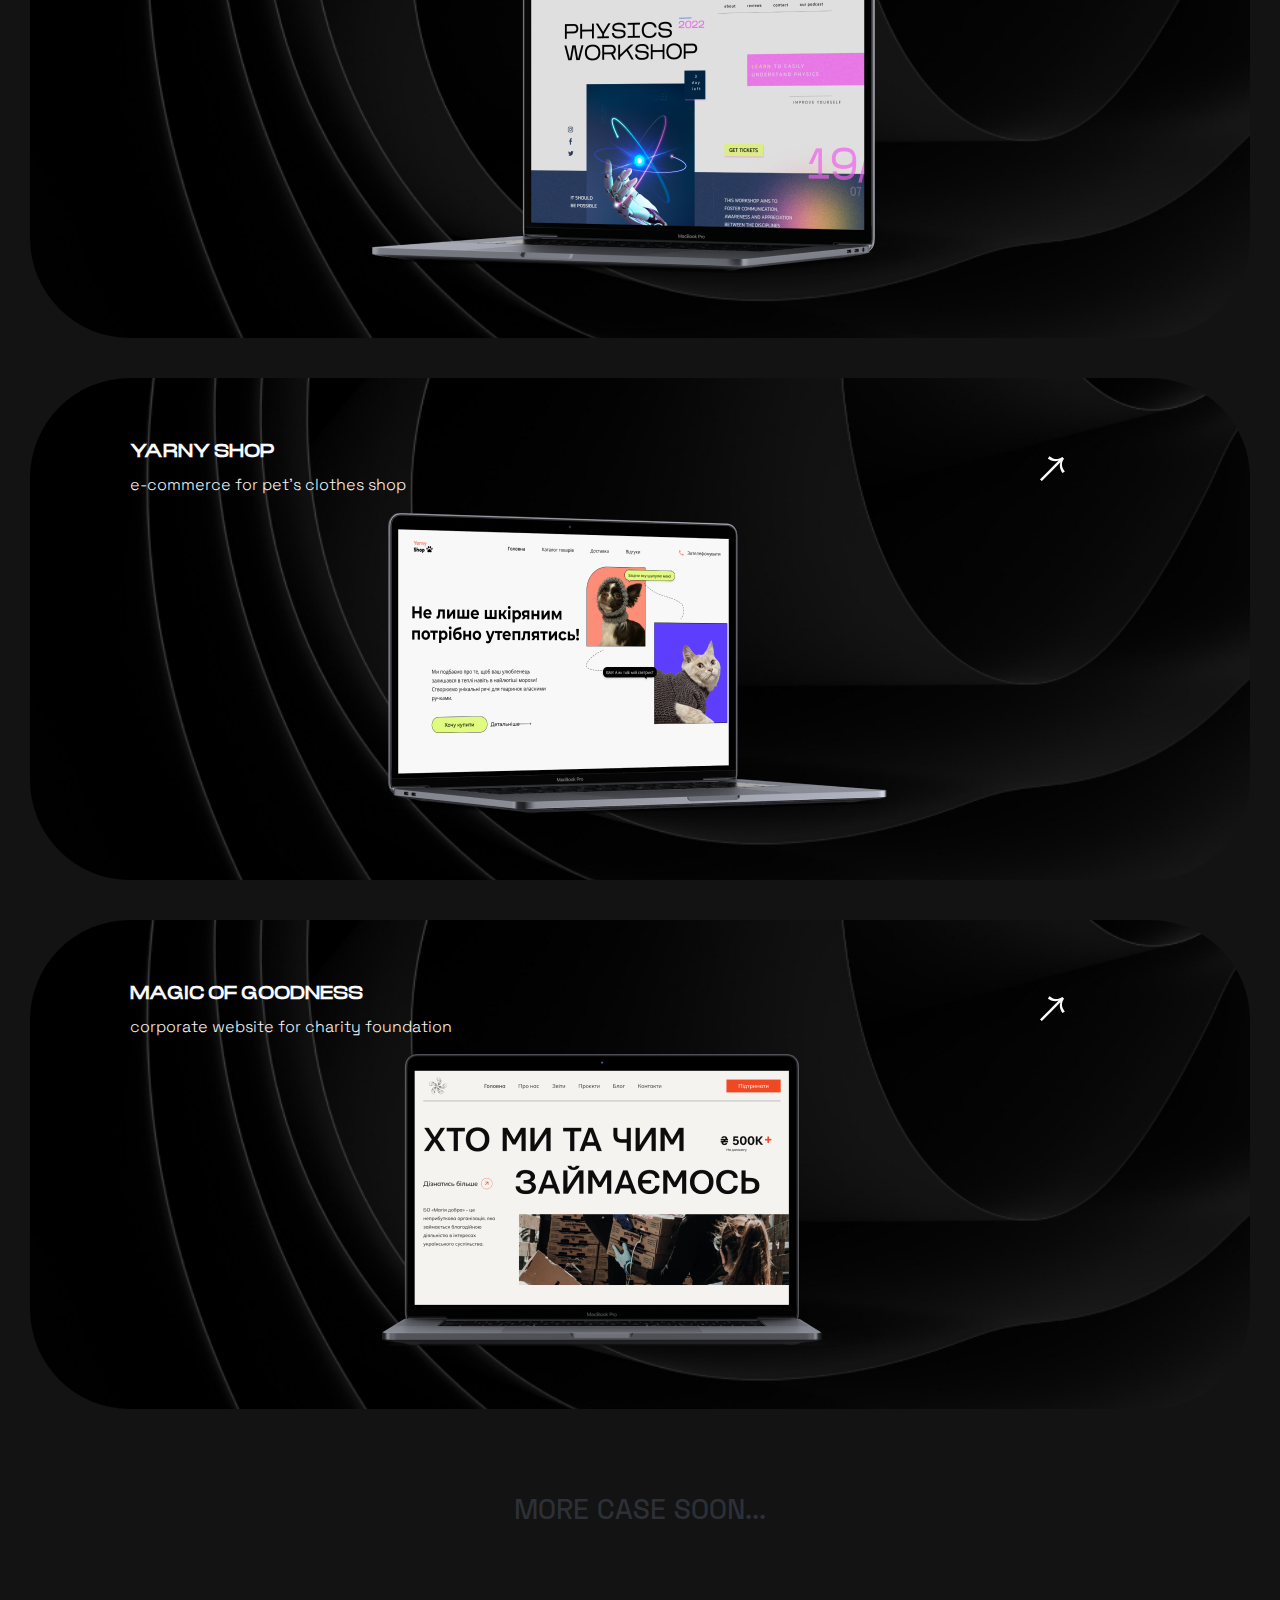
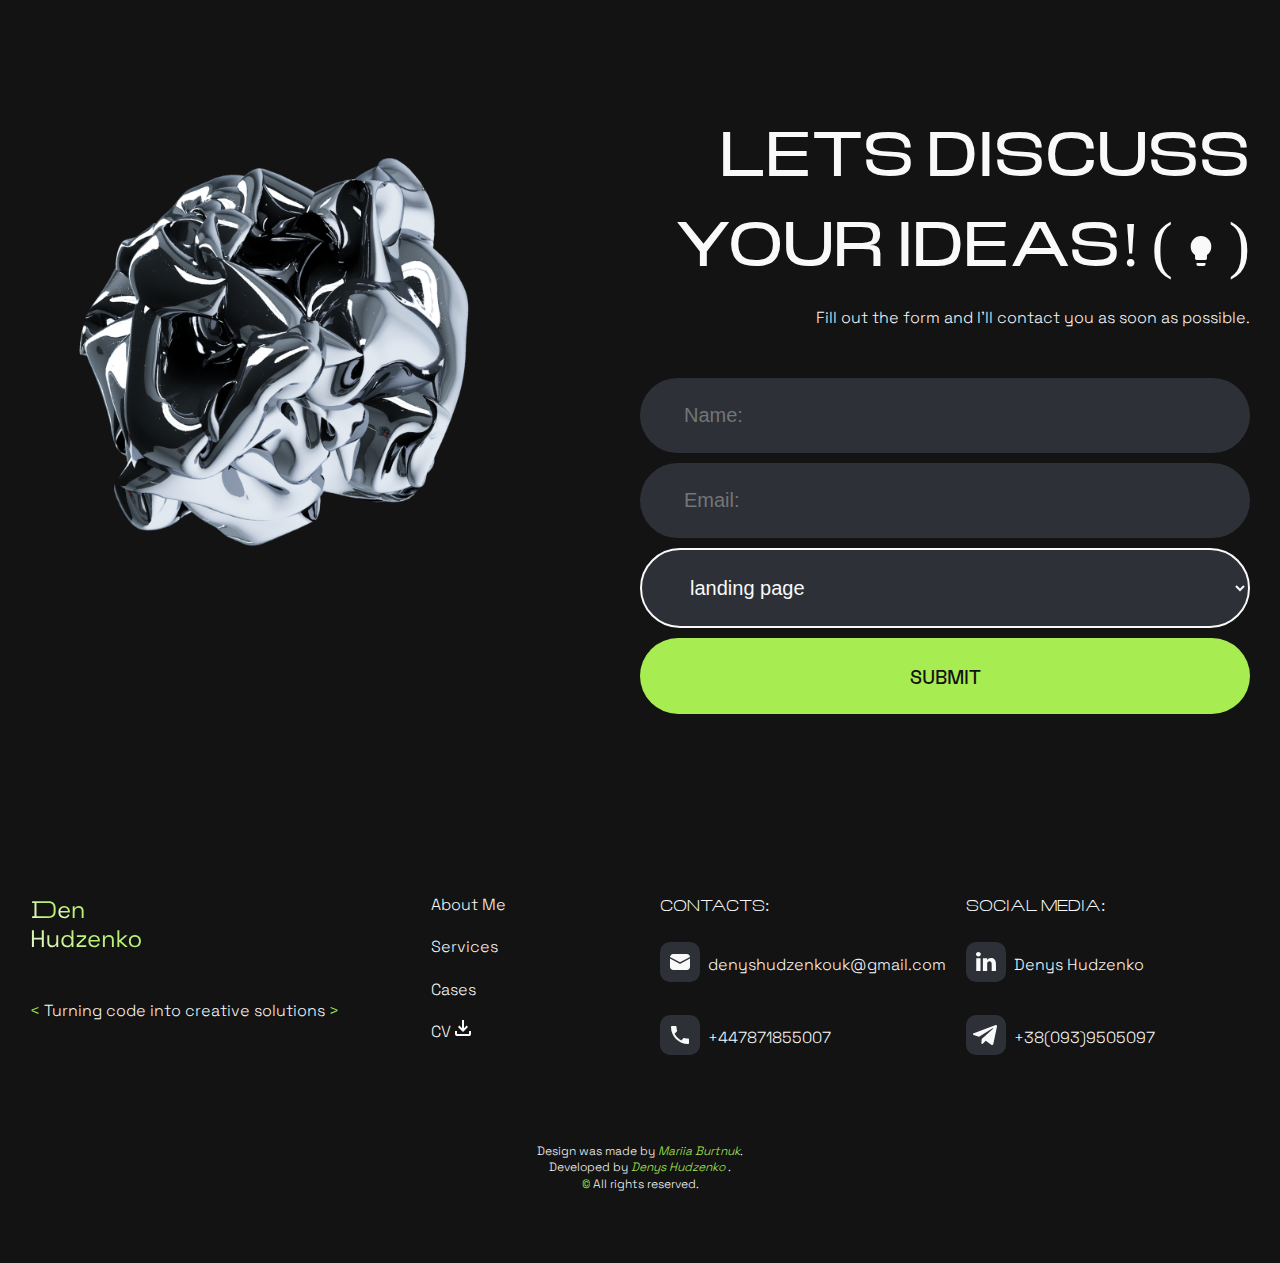
==== commit cdeffd79: "add responsive" ====
--- a/index.html
+++ b/index.html
@@ -57,14 +57,20 @@
               <h1 class="section-hero__title">
                 <span class="section-hero__title--line-one">
                   <span>Transform</span>
-                  <span class="section-hero__title--line-one--accent main-accent">your ideas</span>
-                  <img
-                    class="section-hero__title--line-one--arrow"
-                    src="./img/title_arrow.svg"
-                    alt="arrow"
-                  />
+                  <span>
+                    <span class="section-hero__title--line-one--accent main-accent">
+                      your ideas
+                    </span>
+                    <img
+                      class="section-hero__title--line-one--arrow"
+                      src="./img/title_arrow.svg"
+                      alt="arrow"
+                    />
+                  </span>
                 </span>
-                <span class="section-hero__title--line-two">into exceptional</span>
+                <span class="section-hero__title--line-two"
+                  >into <span class="section-hero__title--line-two--accent">exceptional</span></span
+                >
                 <span class="section-hero__title--line-three">
                   <span>websites</span>
                   <span class="section-hero__title--line-three--abstract-container">
@@ -129,9 +135,22 @@
               returned to what my soul is passionate about and have been working as a freelance
               frontend developer for several years.
             </p>
-            <h3 class="section-about__skills-title secondary-title">PROGRAMMING LANGUAGE I USE</h3>
+            <h3 class="section-about__skills-title secondary-title">
+              <span>PROGRAMMING <br />LANGUAGE I USE:</span>
+            </h3>
             <div class="section-about__skills-container">
-              <img src="/img/my_photo.jpg" alt="me" class="section-about__skills-container-photo" />
+              <!-- <img
+                srcset="./img/my_photo_480.png 480w, ./img/my_photo.png 800w"
+                sizes="(max-width: 600px) 480px, 800px"
+                src="./img/my_photo.png"
+                alt="me"
+                class="section-about__skills-container-photo"
+              /> -->
+              <picture class="section-about__skills-container-photo">
+                <source media="(max-width: 764px)" srcset="./img/my_photo_480.png" />
+                <source media="(min-width: 765px)" srcset="./img/my_photo.png" />
+                <img src="./img/my_photo.png" alt="me" />
+              </picture>
               <ul class="section-about__skills-list skill-list">
                 <li class="skill-list__item">
                   <button class="skill-list__item-button" id="skill-html">HTML</button>
@@ -183,7 +202,7 @@
             <ul class="section-cooperating__list">
               <li class="section-cooperating__list-item">
                 <span class="section-cooperating__list-item-number">1.</span>
-                <span class="section-cooperating__list-item-title">Tailored Solutions</span>
+                <span class="section-cooperating__list-item-title">Tailored <br />Solutions</span>
                 <span class="section-cooperating__list-item-text">
                   crafting bespoke web solutions tailored to each client's unique requirements and
                   objectives.
@@ -191,7 +210,10 @@
               </li>
               <li class="section-cooperating__list-item">
                 <span class="section-cooperating__list-item-number">2.</span>
-                <span class="section-cooperating__list-item-title">Quality and Precision</span>
+                <span class="section-cooperating__list-item-title"
+                  >Quality and<br />
+                  Precision</span
+                >
                 <span class="section-cooperating__list-item-text"
                   >attention to details is paramount for me.</span
                 >
@@ -214,7 +236,7 @@
               </li>
               <li class="section-cooperating__list-item">
                 <span class="section-cooperating__list-item-number">5.</span>
-                <span class="section-cooperating__list-item-title">Continuous Support</span>
+                <span class="section-cooperating__list-item-title">Continuous <br />Support</span>
                 <span class="section-cooperating__list-item-text">
                   ongoing support and maintenance services to ensure the smooth operation of the
                   website.
@@ -234,48 +256,85 @@
               <li class="section-services__list-item">
                 <span class="section-services__list-item-number services-number">01</span>
                 <div class="section-services__list-item-text">
-                  <h4 class="section-services__list-item-text-title">landing page</h4>
+                  <h3 class="section-services__list-item-text-title">landing page</h3>
                   <p class="section-services__list-item-text-content">
                     a targeted website for a specific product or service that will attract maximum
                     customer attention
                   </p>
                 </div>
-                <img
-                  src="./img/abstract2.png"
-                  alt="abstract1"
-                  class="section-services__list-item--abstract-img services-abstract"
-                />
+
+                <picture class="section-services__list-item--abstract services-abstract">
+                  <source
+                    media="(max-width: 768px)"
+                    srcset="./img/services_abstract_1_mobile.png"
+                  />
+
+                  <source
+                    media="(max-width: 1799px )"
+                    srcset="./img/services_abstract_1_normal.png"
+                  />
+                  <source media="(min-width: 1800px)" srcset="./img/services_abstract_1.png" />
+                  <img
+                    src="./img/services_abstract_1.png"
+                    alt="abstract1"
+                    class="section-services__list-item--abstract-img"
+                  />
+                </picture>
               </li>
 
               <li class="section-services__list-item">
                 <span class="section-services__list-item-number services-number">02</span>
                 <div class="section-services__list-item-text">
-                  <h4 class="section-services__list-item-text-title">E-Commerce</h4>
+                  <h3 class="section-services__list-item-text-title">E-Commerce</h3>
                   <p class="section-services__list-item-text-content">
                     a modern and convenient website for your store, which will allow you to sell
                     your product quickly and efficiently.
                   </p>
+                </div>
+                <picture class="section-services__list-item--abstract services-abstract">
+                  <source
+                    media="(max-width: 768px)"
+                    srcset="./img/services_abstract_2_mobile.png"
+                  />
+                  <source
+                    media="(max-width: 1799px)"
+                    srcset="./img/services_abstract_2_normal.png"
+                  />
+                  <source media="(min-width: 1800px)" srcset="./img/services_abstract_2.png" />
                   <img
                     src="./img/services_abstract_2.png"
                     alt="abstract2"
-                    class="section-services__list-item--abstract-img services-abstract"
-                  />
-                </div>
+                    class="section-services__list-item--abstract-img"
+                  />
+                </picture>
               </li>
               <li class="section-services__list-item">
                 <span class="section-services__list-item-number services-number">03</span>
                 <div class="section-services__list-item-text">
-                  <h4 class="section-services__list-item-text-title">Corporate site</h4>
+                  <h3 class="section-services__list-item-text-title">Corporate site</h3>
                   <p class="section-services__list-item-text-content">
                     the type of website that will enhance your company's image and introduce
                     customers to your services.
                   </p>
                 </div>
-                <img
-                  src="./img/services_abstract_3.png"
-                  alt="abstract3"
-                  class="section-services__list-item--abstract-img services-abstract"
-                />
+
+                <picture class="section-services__list-item--abstract services-abstract">
+                  <source
+                    media="(max-width: 768px)"
+                    srcset="./img/services_abstract_3_mobile.png"
+                  />
+                  <source
+                    media="(max-width: 1799px )"
+                    srcset="./img/services_abstract_3_normal.png"
+                  />
+
+                  <source media="(min-width: 1800px)" srcset="./img/services_abstract_3.png" />
+                  <img
+                    src="./img/services_abstract_3.png"
+                    alt="abstract3"
+                    class="section-services__list-item--abstract-img"
+                  />
+                </picture>
               </li>
             </ul>
 
@@ -371,7 +430,7 @@
             <ul class="section-projects__list">
               <li class="section-projects__list-item">
                 <a href="#" class="section-projects__list-item-link">
-                  <h4 class="section-projects__list-item-title">heil’s furniture</h4>
+                  <h3 class="section-projects__list-item-title">heil’s furniture</h3>
                   <p class="section-projects__list-item-text">
                     corporate website for modern furniture
                   </p>
@@ -392,7 +451,7 @@
               </li>
               <li class="section-projects__list-item">
                 <a href="#" class="section-projects__list-item-link">
-                  <h4 class="section-projects__list-item-title">physics workshop</h4>
+                  <h3 class="section-projects__list-item-title">physics workshop</h3>
                   <p class="section-projects__list-item-text">
                     landing page for announcing the event
                   </p>
@@ -415,7 +474,7 @@
               </li>
               <li class="section-projects__list-item">
                 <a href="#" class="section-projects__list-item-link">
-                  <h4 class="section-projects__list-item-title">Yarny shop</h4>
+                  <h3 class="section-projects__list-item-title">Yarny shop</h3>
                   <p class="section-projects__list-item-text">e-commerce for pet’s clothes shop</p>
                   <img
                     src="/img/project3.png"
@@ -436,7 +495,7 @@
               </li>
               <li class="section-projects__list-item">
                 <a href="#" class="section-projects__list-item-link">
-                  <h4 class="section-projects__list-item-title">magic of goodness</h4>
+                  <h3 class="section-projects__list-item-title">magic of goodness</h3>
                   <p class="section-projects__list-item-text">
                     corporate website for charity foundation
                   </p>
--- a/css/style.css
+++ b/css/style.css
@@ -110,7 +110,7 @@
   -ms-flex-preferred-size: 100%;
       flex-basis: 100%;
 }
-@media screen and (min-width: 765px) {
+@media screen and (min-width: 769px) {
   .form {
     -ms-flex-preferred-size: 50%;
         flex-basis: 50%;
@@ -136,7 +136,7 @@
     font-size: 18px;
   }
 }
-@media screen and (min-width: 765px) {
+@media screen and (min-width: 769px) {
   .form input,
   .form select {
     width: 100%;
@@ -176,35 +176,40 @@
 }
 
 .title {
-  font-size: 80px;
-  margin-bottom: 140px;
+  font-size: 28px;
+  margin-bottom: 40px;
   font-weight: 500;
 }
 @media screen and (min-width: 481px) {
   .title {
-    font-size: 28px;
-  }
-}
-@media screen and (max-width: 480px) {
+    font-size: 7vw;
+  }
+}
+@media screen and (min-width: 769px) {
   .title {
-    font-size: 28px;
+    font-size: 60px;
+  }
+}
+@media screen and (min-width: 1025px) {
+  .title {
+    margin-bottom: 140px;
+  }
+}
+@media screen and (min-width: 1380px) {
+  .title {
+    font-size: 80px;
   }
 }
 
 .secondary-title {
   color: #2d3037;
-  font-size: 28px;
+  font-size: 20px;
   text-transform: uppercase;
   font-family: "Space Grotesk medium";
 }
-@media screen and (min-width: 481px) {
+@media screen and (min-width: 769px) {
   .secondary-title {
-    font-size: 20px;
-  }
-}
-@media screen and (max-width: 480px) {
-  .secondary-title {
-    font-size: 20px;
+    font-size: 28px;
   }
 }
 
@@ -270,19 +275,18 @@
   height: 1px;
   background-color: #f9f9f9;
 }
-@media screen and (min-width: 765px) {
+@media screen and (min-width: 769px) {
   .menu-button {
     display: none;
   }
 }
 
 .section--margin-bottom {
-  margin-bottom: 180px;
-  display: none;
-}
-@media screen and (max-width: 480px) and (min-width: 481px) and (min-width: 765px) {
+  margin-bottom: 150px;
+}
+@media screen and (min-width: 769px) {
   .section--margin-bottom {
-    margin-bottom: 130px;
+    margin-bottom: 180px;
   }
 }
 
@@ -302,18 +306,38 @@
   display: -webkit-box;
   display: -ms-flexbox;
   display: flex;
-  -ms-flex-preferred-size: 30%;
-      flex-basis: 30%;
+  -webkit-box-align: end;
+      -ms-flex-align: end;
+          align-items: flex-end;
   -ms-flex-wrap: wrap;
       flex-wrap: wrap;
+  gap: 0;
+  position: relative;
+}
+@media screen and (min-width: 769px) {
+  .skill-list {
+    -ms-flex-preferred-size: 55%;
+        flex-basis: 55%;
+  }
+}
+.skill-list__item {
+  height: 38px;
+  z-index: 1;
+  position: absolute;
+  bottom: 0;
+  right: 0;
 }
 .skill-list__item-button {
   color: #a7ec51;
-  padding: 16px 46px;
+  padding: 11px 23px;
   background-color: #2d3037;
   border-radius: 40px;
   border: 1px #a7ec51 solid;
-  gap: 4px;
+}
+@media screen and (min-width: 769px) {
+  .skill-list__item-button {
+    padding: 16px 46px;
+  }
 }
 
 .discussion-section--icon {
@@ -336,6 +360,12 @@
 .download-icon {
   position: relative;
   bottom: 5px;
+}
+
+@media screen and (min-width: 1921px) {
+  .section-awareness__icon {
+    width: 170px;
+  }
 }
 
 .section-header {
@@ -351,7 +381,7 @@
   margin-bottom: 55px;
   gap: 20px;
 }
-@media screen and (min-width: 765px) {
+@media screen and (min-width: 769px) {
   .section-header {
     margin-bottom: 75px;
   }
@@ -377,7 +407,7 @@
       -ms-flex-align: center;
           align-items: center;
 }
-@media screen and (min-width: 765px) {
+@media screen and (min-width: 769px) {
   .section-header__nav {
     -ms-flex-preferred-size: 60%;
         flex-basis: 60%;
@@ -414,7 +444,7 @@
       -ms-flex-align: center;
           align-items: center;
 }
-@media screen and (min-width: 765px) {
+@media screen and (min-width: 769px) {
   .section-header__nav-list {
     display: -webkit-box;
     display: -ms-flexbox;
@@ -441,7 +471,7 @@
           justify-content: flex-end;
   gap: 30px;
 }
-@media screen and (min-width: 765px) {
+@media screen and (min-width: 769px) {
   .section-header__contacts {
     -ms-flex-preferred-size: 35%;
         flex-basis: 35%;
@@ -466,7 +496,7 @@
     padding: 10px 32px;
   }
 }
-@media screen and (min-width: 765px) {
+@media screen and (min-width: 769px) {
   .section-header__contacts-button {
     padding: 8px 28px;
     font-size: 15px;
@@ -498,21 +528,52 @@
   -webkit-box-direction: normal;
       -ms-flex-direction: column;
           flex-direction: column;
-  font-size: 5.7vw;
+  font-size: 30px;
   text-transform: uppercase;
-}
-@media screen and (max-width: 480px) {
+  font-weight: 500;
+}
+@media screen and (min-width: 481px) {
   .section-hero__top-container .section-hero__title {
-    font-size: 28px;
+    font-size: 7vw;
+  }
+}
+@media screen and (min-width: 769px) {
+  .section-hero__top-container .section-hero__title {
+    font-size: 5.5vw;
+    margin-bottom: 150px;
+  }
+}
+@media screen and (min-width: 1025px) {
+  .section-hero__top-container .section-hero__title {
+    font-size: 5.7vw;
+  }
+}
+@media screen and (min-width: 1921px) {
+  .section-hero__top-container .section-hero__title {
+    font-size: 116px;
   }
 }
 .section-hero__top-container .section-hero__title--line-one {
-  display: inline-block;
-}
-@media screen and (min-width: 765px) {
+  display: -webkit-box;
+  display: -ms-flexbox;
+  display: flex;
+  -webkit-box-orient: vertical;
+  -webkit-box-direction: normal;
+      -ms-flex-direction: column;
+          flex-direction: column;
+  margin-bottom: 140px;
+}
+.section-hero__top-container .section-hero__title--line-one span:last-child {
+  text-align: end;
+}
+@media screen and (min-width: 769px) {
   .section-hero__top-container .section-hero__title--line-one {
-    margin-bottom: 110px;
-    line-height: 2;
+    display: inline-block;
+    margin-bottom: 0;
+  }
+  .section-hero__top-container .section-hero__title--line-one span:last-child {
+    text-align: start;
+    margin-bottom: 0;
   }
 }
 .section-hero__top-container .section-hero__title--line-one--accent {
@@ -520,6 +581,7 @@
 }
 .section-hero__top-container .section-hero__title--line-one--arrow {
   margin-left: 3%;
+  width: 6vw;
 }
 .section-hero__top-container .section-hero__title--line-two {
   display: -webkit-box;
@@ -528,6 +590,17 @@
   -webkit-box-pack: end;
       -ms-flex-pack: end;
           justify-content: flex-end;
+  gap: 10px;
+}
+.section-hero__top-container .section-hero__title--line-two--accent {
+  font-style: italic;
+  color: #4c66c3;
+}
+@media screen and (min-width: 769px) {
+  .section-hero__top-container .section-hero__title--line-two--accent {
+    font-style: normal;
+    color: #f9f9f9;
+  }
 }
 .section-hero__top-container .section-hero__title--line-three {
   display: -webkit-box;
@@ -540,15 +613,38 @@
   letter-spacing: 3px;
 }
 .section-hero__top-container .section-hero__title--line-three--abstract-container {
+  display: none;
   -ms-flex-item-align: end;
       align-self: flex-end;
   position: relative;
   bottom: 20px;
-  -ms-flex-preferred-size: 16%;
-      flex-basis: 16%;
-  min-height: 90px;
   background-color: #4c66c3;
   border-radius: 60px;
+}
+@media screen and (min-width: 769px) {
+  .section-hero__top-container .section-hero__title--line-three--abstract-container {
+    display: -webkit-box;
+    display: -ms-flexbox;
+    display: flex;
+    min-height: 44px;
+    -ms-flex-preferred-size: 15%;
+        flex-basis: 15%;
+    bottom: 0;
+  }
+}
+@media screen and (min-width: 1025px) {
+  .section-hero__top-container .section-hero__title--line-three--abstract-container {
+    min-height: 54px;
+    -ms-flex-preferred-size: 16%;
+        flex-basis: 16%;
+  }
+}
+@media screen and (min-width: 1380px) {
+  .section-hero__top-container .section-hero__title--line-three--abstract-container {
+    min-height: 80px;
+    -ms-flex-preferred-size: 18%;
+        flex-basis: 18%;
+  }
 }
 .section-hero__top-container .section-hero__title--line-three--abstract-container-icon {
   position: absolute;
@@ -559,9 +655,9 @@
 }
 .section-hero__top-container-img {
   position: absolute;
-  top: 20%;
-  left: 12%;
-  width: 25%;
+  width: 230px;
+  top: 15%;
+  left: 0;
   max-height: 439px;
   -webkit-animation-name: floating;
           animation-name: floating;
@@ -572,11 +668,18 @@
   -webkit-animation-timing-function: linear;
           animation-timing-function: linear;
 }
-@media screen and (max-width: 480px) {
+@media screen and (min-width: 481px) {
   .section-hero__top-container-img {
-    width: 70%;
-    top: 5%;
-    left: 45%;
+    width: 40vw;
+    top: 15%;
+    font-size: 38px;
+  }
+}
+@media screen and (min-width: 769px) {
+  .section-hero__top-container-img {
+    top: 20%;
+    left: 15%;
+    width: 30%;
   }
 }
 @-webkit-keyframes floating {
@@ -611,42 +714,94 @@
   display: -webkit-box;
   display: -ms-flexbox;
   display: flex;
-  gap: 20px;
-  margin-bottom: 300px;
-}
-.section-hero__bottom-container--left-side {
-  -ms-flex-preferred-size: calc(41.6666666667% - 20px);
-      flex-basis: calc(41.6666666667% - 20px);
-}
-.section-hero__bottom-container--right-side {
-  -ms-flex-preferred-size: 58.3333333333%;
-      flex-basis: 58.3333333333%;
-}
-.section-hero__bottom-container--text {
-  display: block;
-  width: 54%;
-  line-height: 1.7;
-  font-size: 22px;
-  margin-bottom: 40px;
-}
-.section-hero__bottom-container--button {
-  background-color: #a7ec51;
-  padding: 19px 47px;
-  font-size: 24px;
-  text-align: center;
-  color: #131313;
-}
-
-.section-about__title {
-  display: -webkit-box;
-  display: -ms-flexbox;
-  display: flex;
   -webkit-box-orient: vertical;
   -webkit-box-direction: normal;
       -ms-flex-direction: column;
           flex-direction: column;
-  margin: 0 0 80px 50%;
+  gap: 28px;
+}
+@media screen and (min-width: 481px) {
+  .section-hero__bottom-container {
+    -webkit-box-orient: horizontal;
+    -webkit-box-direction: normal;
+        -ms-flex-direction: row;
+            flex-direction: row;
+  }
+}
+.section-hero__bottom-container--left-side {
+  -ms-flex-preferred-size: calc(41.6666666667% - 20px);
+      flex-basis: calc(41.6666666667% - 20px);
+}
+.section-hero__bottom-container--right-side {
+  -ms-flex-preferred-size: 58.3333333333%;
+      flex-basis: 58.3333333333%;
+}
+.section-hero__bottom-container--text {
+  display: block;
+  font-size: 14px;
+  width: 90%;
+  line-height: 1.4;
+  margin-bottom: 55px;
+}
+@media screen and (min-width: 769px) {
+  .section-hero__bottom-container--text {
+    width: 100%;
+    line-height: 1.7;
+    font-size: 22px;
+    margin-bottom: 40px;
+  }
+}
+@media screen and (min-width: 1025px) {
+  .section-hero__bottom-container--text {
+    width: 70%;
+  }
+}
+@media screen and (min-width: 1380px) {
+  .section-hero__bottom-container--text {
+    width: 60%;
+  }
+}
+@media screen and (min-width: 1800px) {
+  .section-hero__bottom-container--text {
+    width: 50%;
+  }
+}
+.section-hero__bottom-container--button {
+  background-color: #a7ec51;
+  padding: 16px 70px;
+  font-size: 20px;
+  text-align: center;
+  color: #131313;
+}
+@media screen and (min-width: 481px) {
+  .section-hero__bottom-container--button {
+    padding: 16px 39px;
+    font-size: 14px;
+  }
+}
+@media screen and (min-width: 769px) {
+  .section-hero__bottom-container--button {
+    padding: 19px 47px;
+    font-size: 24px;
+  }
+}
+
+.section-about__title {
+  display: -webkit-box;
+  display: -ms-flexbox;
+  display: flex;
+  -webkit-box-orient: vertical;
+  -webkit-box-direction: normal;
+      -ms-flex-direction: column;
+          flex-direction: column;
+  margin-bottom: 50px;
   width: 50%;
+}
+@media screen and (min-width: 769px) {
+  .section-about__title {
+    margin: 0 0 80px 50%;
+    width: 50%;
+  }
 }
 .section-about__title__bottom {
   display: -webkit-box;
@@ -658,14 +813,49 @@
   gap: 90px;
 }
 .section-about__text {
-  width: 25%;
+  width: 60%;
   margin-left: auto;
   margin-bottom: 70px;
 }
+@media screen and (min-width: 481px) {
+  .section-about__text {
+    width: 35%;
+  }
+}
+@media screen and (min-width: 769px) {
+  .section-about__text {
+    width: 35%;
+  }
+}
+@media screen and (min-width: 1380px) {
+  .section-about__text {
+    width: 25%;
+  }
+}
 .section-about__skills-title {
-  margin-left: 50%;
-  width: 16%;
+  display: -webkit-box;
+  display: -ms-flexbox;
+  display: flex;
+  -webkit-box-pack: end;
+      -ms-flex-pack: end;
+          justify-content: flex-end;
   margin-bottom: 32px;
+  padding-right: 20px;
+}
+@media screen and (min-width: 1025px) {
+  .section-about__skills-title {
+    margin-right: 25%;
+  }
+}
+@media screen and (min-width: 1380px) {
+  .section-about__skills-title {
+    margin-right: 30%;
+  }
+}
+@media screen and (min-width: 1800px) {
+  .section-about__skills-title {
+    margin-right: 36%;
+  }
 }
 .section-about__skills-container {
   display: -webkit-box;
@@ -675,21 +865,33 @@
       -ms-flex-pack: end;
           justify-content: flex-end;
   border: 2px #a7ec51 solid;
-  border-radius: 100px;
-  min-height: 370px;
+  border-radius: 50px;
+  min-height: 276px;
   position: relative;
+}
+@media screen and (min-width: 769px) {
+  .section-about__skills-container {
+    border-radius: 100px;
+    min-height: 370px;
+  }
 }
 .section-about__skills-container-photo {
   position: absolute;
-  bottom: 0;
+  bottom: -5px;
   left: 0;
   width: 100%;
-  max-width: 760px;
-  max-height: 845px;
+}
+@media screen and (min-width: 769px) {
+  .section-about__skills-container-photo {
+    -webkit-transform: scale(0.9);
+            transform: scale(0.9);
+    bottom: -48px;
+    left: -36px;
+  }
 }
 
 .section-cooperating__title {
-  width: 63%;
+  width: 100%;
   display: -webkit-box;
   display: -ms-flexbox;
   display: flex;
@@ -697,12 +899,34 @@
   -webkit-box-direction: normal;
       -ms-flex-direction: column;
           flex-direction: column;
-  margin-bottom: 140px;
+  margin-bottom: 50px;
 }
 .section-cooperating__title--span:last-child {
   -ms-flex-item-align: end;
       align-self: flex-end;
 }
+@media screen and (min-width: 481px) {
+  .section-cooperating__title {
+    margin-bottom: 140px;
+  }
+}
+@media screen and (min-width: 769px) {
+  .section-cooperating__title {
+    font-size: 6vw;
+    width: 90%;
+  }
+}
+@media screen and (min-width: 1380px) {
+  .section-cooperating__title {
+    font-size: 80px;
+    width: 66%;
+  }
+}
+@media screen and (min-width: 1800px) {
+  .section-cooperating__title {
+    width: 63%;
+  }
+}
 .section-cooperating__list {
   display: -webkit-box;
   display: -ms-flexbox;
@@ -710,7 +934,35 @@
   -webkit-box-pack: justify;
       -ms-flex-pack: justify;
           justify-content: space-between;
-  gap: 96px;
+  gap: 24px 16px;
+  -ms-flex-wrap: wrap;
+      flex-wrap: wrap;
+}
+@media screen and (min-width: 769px) {
+  .section-cooperating__list {
+    gap: 32px 32px;
+  }
+}
+@media screen and (min-width: 1025px) {
+  .section-cooperating__list {
+    gap: 32px 14vw;
+    -webkit-box-pack: start;
+        -ms-flex-pack: start;
+            justify-content: flex-start;
+  }
+}
+@media screen and (min-width: 1380px) {
+  .section-cooperating__list {
+    -webkit-box-pack: justify;
+        -ms-flex-pack: justify;
+            justify-content: space-between;
+    gap: 32px 2vw;
+  }
+}
+@media screen and (min-width: 1800px) {
+  .section-cooperating__list {
+    gap: 32px 96px;
+  }
 }
 .section-cooperating__list-item {
   display: -webkit-box;
@@ -720,18 +972,65 @@
   -webkit-box-direction: normal;
       -ms-flex-direction: column;
           flex-direction: column;
-  -ms-flex-preferred-size: 16.6666666667%;
-      flex-basis: 16.6666666667%;
+  -ms-flex-preferred-size: calc(50% - 8px);
+      flex-basis: calc(50% - 8px);
+}
+@media screen and (min-width: 769px) {
+  .section-cooperating__list-item {
+    -ms-flex-preferred-size: calc(50% - 16px);
+        flex-basis: calc(50% - 16px);
+  }
+}
+@media screen and (min-width: 1025px) {
+  .section-cooperating__list-item {
+    -ms-flex-preferred-size: 22vw;
+        flex-basis: 22vw;
+    -webkit-box-align: start;
+        -ms-flex-align: start;
+            align-items: flex-start;
+    -webkit-box-pack: start;
+        -ms-flex-pack: start;
+            justify-content: flex-start;
+  }
+}
+@media screen and (min-width: 1380px) {
+  .section-cooperating__list-item {
+    -ms-flex-preferred-size: 18%;
+        flex-basis: 18%;
+  }
+}
+@media screen and (min-width: 1800px) {
+  .section-cooperating__list-item {
+    -ms-flex-preferred-size: 15%;
+        flex-basis: 15%;
+  }
 }
 .section-cooperating__list-item-number {
   color: #465d29;
-  font-size: 40px;
+  font-size: 28px;
   margin-bottom: 24px;
 }
+@media screen and (min-width: 769px) {
+  .section-cooperating__list-item-number {
+    font-size: 32px;
+    margin-bottom: 40px;
+  }
+}
 .section-cooperating__list-item-title {
-  font-size: 32px;
-  margin-bottom: 54px;
+  font-size: 18px;
+  margin-bottom: 40px;
   text-transform: uppercase;
+}
+@media screen and (min-width: 481px) {
+  .section-cooperating__list-item-title {
+    font-size: 22px;
+  }
+}
+@media screen and (min-width: 769px) {
+  .section-cooperating__list-item-title {
+    font-size: 28px;
+    margin-bottom: 54px;
+  }
 }
 .section-cooperating__list-item-number, .section-cooperating__list-item-title {
   font-family: "Arupala Grotesk";
@@ -741,7 +1040,6 @@
   display: block;
   border-top: 1px #a7ec51 solid;
   padding-top: 24px;
-  font-size: 20px;
 }
 
 .section-services__list {
@@ -752,62 +1050,303 @@
   -webkit-box-direction: normal;
       -ms-flex-direction: column;
           flex-direction: column;
+  margin-bottom: 20px;
+  gap: 16px;
+}
+@media screen and (min-width: 1025px) {
+  .section-services__list {
+    gap: 26px;
+  }
+}
+@media screen and (min-width: 1800px) {
+  .section-services__list {
+    gap: 40px;
+  }
 }
 .section-services__list-item {
   display: -webkit-box;
   display: -ms-flexbox;
   display: flex;
-  -webkit-box-pack: center;
-      -ms-flex-pack: center;
-          justify-content: center;
+  -webkit-box-pack: end;
+      -ms-flex-pack: end;
+          justify-content: flex-end;
   position: relative;
   -webkit-box-align: center;
       -ms-flex-align: center;
           align-items: center;
-  gap: 40px;
+  min-height: 270px;
+  -webkit-box-orient: vertical;
+  -webkit-box-direction: normal;
+      -ms-flex-direction: column;
+          flex-direction: column;
+  border-radius: 50px;
+  gap: 12px;
   background-color: #2d3037;
-  border-radius: 100px;
-  padding: 65px 80px;
-  margin-bottom: 69px;
-  min-height: 340px;
+}
+@media screen and (min-width: 481px) {
+  .section-services__list-item {
+    width: 85vw;
+    margin: 0 auto;
+  }
+}
+@media screen and (min-width: 769px) {
+  .section-services__list-item {
+    -webkit-box-orient: horizontal;
+    -webkit-box-direction: normal;
+        -ms-flex-direction: row;
+            flex-direction: row;
+    -webkit-box-pack: center;
+        -ms-flex-pack: center;
+            justify-content: center;
+    gap: 28px;
+    width: 100%;
+    border-radius: 100px;
+    min-height: 240px;
+  }
+}
+@media screen and (min-width: 1380px) {
+  .section-services__list-item {
+    max-height: 340px;
+  }
 }
 .section-services__list-item-text {
   -ms-flex-preferred-size: 41.6666666667%;
       flex-basis: 41.6666666667%;
-  padding: 0 30px;
+  padding: 0 50px 38px 28px;
+}
+@media screen and (min-width: 481px) {
+  .section-services__list-item-text {
+    padding: 0 17vw 40px 50px;
+  }
+}
+@media screen and (min-width: 769px) {
+  .section-services__list-item-text {
+    padding: 0;
+    -ms-flex-preferred-size: 41%;
+        flex-basis: 41%;
+  }
+}
+@media screen and (min-width: 1800px) {
+  .section-services__list-item-text {
+    -ms-flex-preferred-size: 32%;
+        flex-basis: 32%;
+  }
 }
 .section-services__list-item-text-title {
-  margin-bottom: 48px;
   text-transform: uppercase;
-  font-size: 56px;
+  margin-bottom: 12px;
+  font-size: 24px;
+  font-weight: 400;
+}
+@media screen and (min-width: 769px) {
+  .section-services__list-item-text-title {
+    font-size: 3vw;
+    margin-bottom: 38px;
+  }
+}
+@media screen and (min-width: 1800px) {
+  .section-services__list-item-text-title {
+    font-size: 56px;
+    margin-bottom: 48px;
+  }
 }
 .section-services__list-item-text-content {
-  -webkit-box-align: center;
-      -ms-flex-align: center;
-          align-items: center;
-  width: 85%;
+  -webkit-box-align: start;
+      -ms-flex-align: start;
+          align-items: flex-start;
+  width: 100%;
 }
 .section-services__list-item-number {
   position: absolute;
+  top: -5%;
+  left: 5%;
   font-family: "Arupala Grotesk";
-  font-size: 340px;
-  left: 3%;
-  top: -20%;
-  max-height: 330px;
+  font-size: 120px;
+  max-height: 120px;
   font-weight: 300;
   overflow: hidden;
   text-align: center;
 }
+@media screen and (min-width: 769px) {
+  .section-services__list-item-number {
+    font-size: 17vw;
+    max-height: 17vw;
+    left: 3%;
+    top: 0;
+  }
+}
+@media screen and (min-width: 1025px) {
+  .section-services__list-item-number {
+    top: -20%;
+  }
+}
+@media screen and (min-width: 1380px) {
+  .section-services__list-item-number {
+    top: -30%;
+  }
+}
+@media screen and (min-width: 1800px) {
+  .section-services__list-item-number {
+    font-size: 340px;
+    max-height: 340px;
+    top: -50%;
+  }
+}
+.section-services__list-item--abstract {
+  display: block;
+  position: absolute;
+  height: inherit;
+  top: -15%;
+  right: 0;
+  width: 180px;
+}
+@media screen and (min-width: 481px) {
+  .section-services__list-item--abstract {
+    right: 7%;
+  }
+}
+@media screen and (min-width: 769px) {
+  .section-services__list-item--abstract {
+    right: 7%;
+    top: 5%;
+  }
+}
+@media screen and (min-width: 1025px) {
+  .section-services__list-item--abstract {
+    left: 74%;
+    top: -25%;
+  }
+}
+@media screen and (min-width: 1380px) {
+  .section-services__list-item--abstract {
+    top: -45%;
+  }
+}
+@media screen and (min-width: 1800px) {
+  .section-services__list-item--abstract {
+    top: -36%;
+  }
+}
 .section-services__list-item--abstract-img {
-  position: absolute;
-  right: 5%;
-  bottom: 0;
+  width: 100%;
+}
+@media screen and (min-width: 481px) {
+  .section-services__list-item--abstract-img {
+    width: 110%;
+  }
+}
+@media screen and (min-width: 769px) {
+  .section-services__list-item--abstract-img {
+    width: 24vw;
+  }
+}
+@media screen and (min-width: 1380px) {
+  .section-services__list-item--abstract-img {
+    width: 20vw;
+  }
+}
+@media screen and (min-width: 1800px) {
+  .section-services__list-item--abstract-img {
+    width: 350px;
+    max-width: 450px;
+  }
 }
 .section-services__list-item:nth-child(even) .services-number {
-  left: 70%;
+  left: 50%;
+  top: -5%;
+}
+@media screen and (min-width: 481px) {
+  .section-services__list-item:nth-child(even) .services-number {
+    left: 59%;
+  }
+}
+@media screen and (min-width: 769px) {
+  .section-services__list-item:nth-child(even) .services-number {
+    left: 72%;
+  }
+}
+@media screen and (min-width: 1025px) {
+  .section-services__list-item:nth-child(even) .services-number {
+    top: -20%;
+  }
+}
+@media screen and (min-width: 1380px) {
+  .section-services__list-item:nth-child(even) .services-number {
+    top: -28%;
+  }
+}
+@media screen and (min-width: 1800px) {
+  .section-services__list-item:nth-child(even) .services-number {
+    top: -55%;
+  }
+}
+@media screen and (min-width: 1921px) {
+  .section-services__list-item:nth-child(even) .services-number {
+    top: -50%;
+  }
 }
 .section-services__list-item:nth-child(even) .services-abstract {
-  left: 5%;
+  top: -22%;
+  right: 52%;
+  width: 200px;
+}
+@media screen and (min-width: 481px) {
+  .section-services__list-item:nth-child(even) .services-abstract {
+    top: -30%;
+    right: 65%;
+  }
+}
+@media screen and (min-width: 769px) {
+  .section-services__list-item:nth-child(even) .services-abstract {
+    right: 72%;
+    top: -5%;
+  }
+}
+@media screen and (min-width: 1025px) {
+  .section-services__list-item:nth-child(even) .services-abstract {
+    left: 4%;
+    top: -30%;
+  }
+}
+@media screen and (min-width: 1380px) {
+  .section-services__list-item:nth-child(even) .services-abstract {
+    top: -38%;
+  }
+}
+@media screen and (min-width: 1380px) {
+  .section-services__list-item:nth-child(even) .services-abstract {
+    top: -24%;
+  }
+  .section-services__list-item:nth-child(even) .services-abstract .section-services__list-item--abstract-img {
+    width: 310px;
+  }
+}
+.section-services__list-item:last-child .services-abstract {
+  width: 200px;
+  left: 52%;
+  top: -25%;
+}
+@media screen and (min-width: 481px) {
+  .section-services__list-item:last-child .services-abstract {
+    right: 7%;
+    top: -30%;
+  }
+}
+@media screen and (min-width: 769px) {
+  .section-services__list-item:last-child .services-abstract {
+    left: 70%;
+    top: -20%;
+  }
+}
+@media screen and (min-width: 1025px) {
+  .section-services__list-item:last-child .services-abstract {
+    top: -40%;
+  }
+}
+@media screen and (min-width: 1800px) {
+  .section-services__list-item:last-child .services-abstract {
+    top: -18%;
+  }
 }
 .section-services__button {
   display: -webkit-box;
@@ -817,21 +1356,30 @@
       -ms-flex-positive: 1;
           flex-grow: 1;
   border-radius: 80px;
-  padding: 29px 0;
+  padding: 16px 0;
   width: 100%;
   -webkit-box-pack: center;
       -ms-flex-pack: center;
           justify-content: center;
-  font-size: 32px;
+  font-size: 20px;
+}
+@media screen and (min-width: 769px) {
+  .section-services__button {
+    font-size: 26px;
+    padding: 29px 0;
+  }
+}
+@media screen and (min-width: 1380px) {
+  .section-services__button {
+    font-size: 32px;
+  }
 }
 .section-services__button:hover {
   background-color: #a7ec51;
 }
 
 .section-awareness {
-  display: -webkit-box;
-  display: -ms-flexbox;
-  display: flex;
+  display: none;
   -webkit-box-orient: vertical;
   -webkit-box-direction: normal;
       -ms-flex-direction: column;
@@ -842,6 +1390,18 @@
   font-family: "Arupala Grotesk";
   font-weight: 500;
 }
+@media screen and (min-width: 1025px) {
+  .section-awareness {
+    display: -webkit-box;
+    display: -ms-flexbox;
+    display: flex;
+  }
+}
+@media screen and (min-width: 1921px) {
+  .section-awareness {
+    font-size: 274px;
+  }
+}
 .section-awareness__line-top {
   display: -webkit-box;
   display: -ms-flexbox;
@@ -858,7 +1418,6 @@
   width: 10vw;
   min-height: 170px;
   max-height: 170px;
-  height: 20vh;
   border-radius: 50%;
   -webkit-transform: scale(2);
           transform: scale(2);
@@ -867,14 +1426,19 @@
   background-repeat: no-repeat;
   position: relative;
 }
+@media screen and (min-width: 1921px) {
+  .section-awareness__line-top-text--circle {
+    width: 170px;
+  }
+}
+.section-awareness__line-top-text--circle:first-child, .section-awareness__line-top-text--circle:last-child {
+  position: relative;
+  left: 1vw;
+}
 .section-awareness__line-top-text--circle:first-child {
   background-image: url("../../img/circle_1.png");
-  position: relative;
-  left: 1vw;
 }
 .section-awareness__line-top-text--circle:last-child {
-  position: relative;
-  right: 1vw;
   background-image: url("../../img/circle_2.png");
   z-index: -1;
   margin-left: 5vw;
@@ -1026,7 +1590,7 @@
     background-position: left -20px top 3%;
   }
 }
-@media screen and (min-width: 765px) {
+@media screen and (min-width: 769px) {
   .section-discussion {
     background-size: 25%;
   }
@@ -1055,29 +1619,53 @@
 }
 @media screen and (min-width: 1025px) {
   .section-discussion {
+    background-image: url("../../img/discussion_abstract.png");
     background-size: 40%;
-    background-image: url("../../img/discussion_abstract.png");
   }
   @-webkit-keyframes bounce {
     0% {
-      background-position: left -20px top 3%;
+      background-position: left -20px top 20%;
     }
     50% {
       background-position: left -20px top 0%;
     }
     100% {
-      background-position: left -20px top 3%;
+      background-position: left -20px top 20%;
     }
   }
   @keyframes bounce {
     0% {
-      background-position: left -20px top 3%;
+      background-position: left -20px top 20%;
     }
     50% {
       background-position: left -20px top 0%;
     }
     100% {
-      background-position: left -20px top 3%;
+      background-position: left -20px top 20%;
+    }
+  }
+}
+@media screen and (min-width: 1800px) {
+  @-webkit-keyframes bounce {
+    0% {
+      background-position: left -20px top;
+    }
+    50% {
+      background-position: left bottom;
+    }
+    100% {
+      background-position: left -20px top;
+    }
+  }
+  @keyframes bounce {
+    0% {
+      background-position: left -20px top;
+    }
+    50% {
+      background-position: left bottom;
+    }
+    100% {
+      background-position: left -20px top;
     }
   }
 }
@@ -1085,7 +1673,7 @@
   -ms-flex-preferred-size: 100%;
       flex-basis: 100%;
 }
-@media screen and (min-width: 765px) {
+@media screen and (min-width: 769px) {
   .section-discussion__container {
     display: -webkit-box;
     display: -ms-flexbox;
@@ -1103,7 +1691,10 @@
         flex-basis: 50%;
   }
 }
-@media screen and (min-width: 765px) {
+.section-discussion__container-title {
+  margin-bottom: 48px;
+}
+@media screen and (min-width: 769px) {
   .section-discussion__container-title {
     -ms-flex-preferred-size: calc(50% - 20px);
         flex-basis: calc(50% - 20px);
@@ -1120,7 +1711,7 @@
     font-size: 8vw;
   }
 }
-@media screen and (min-width: 765px) {
+@media screen and (min-width: 769px) {
   .section-discussion__title {
     font-size: 34px;
   }
@@ -1171,7 +1762,7 @@
     margin-bottom: 80px;
   }
 }
-@media screen and (min-width: 765px) {
+@media screen and (min-width: 769px) {
   .section-discussion__title-text {
     margin-bottom: 48px;
     width: 100%;
@@ -1205,7 +1796,7 @@
             flex-direction: row;
   }
 }
-@media screen and (min-width: 765px) {
+@media screen and (min-width: 769px) {
   .footer {
     font-size: 15px;
     gap: 20px;
@@ -1253,7 +1844,7 @@
             flex-direction: row;
   }
 }
-@media screen and (min-width: 765px) {
+@media screen and (min-width: 769px) {
   .footer__nav {
     gap: 20px;
   }
@@ -1283,13 +1874,13 @@
             flex-grow: 0;
   }
 }
-@media screen and (min-width: 765px) {
+@media screen and (min-width: 769px) {
   .footer__nav-logo-text {
     width: 60%;
     margin-bottom: 40px;
   }
 }
-@media screen and (min-width: 765px) {
+@media screen and (min-width: 769px) {
   .footer__nav-logo-text {
     width: 100%;
     margin-bottom: 40px;
@@ -1322,7 +1913,7 @@
             flex-direction: column;
   }
 }
-@media screen and (min-width: 765px) {
+@media screen and (min-width: 769px) {
   .footer__nav-list {
     -webkit-box-pack: justify;
         -ms-flex-pack: justify;
@@ -1379,7 +1970,7 @@
   font-style: normal;
   font-weight: 400;
 }
-@media screen and (min-width: 765px) {
+@media screen and (min-width: 769px) {
   .footer__contacts-title {
     font-size: 16px;
   }
@@ -1453,7 +2044,7 @@
     font-size: 15px;
   }
 }
-@media screen and (min-width: 765px) {
+@media screen and (min-width: 769px) {
   html {
     font-size: 16px;
   }
@@ -1464,7 +2055,7 @@
   }
 }
 
-@media screen and (min-width: 765px) {
+@media screen and (min-width: 769px) {
   body {
     padding: 70px 30px;
   }
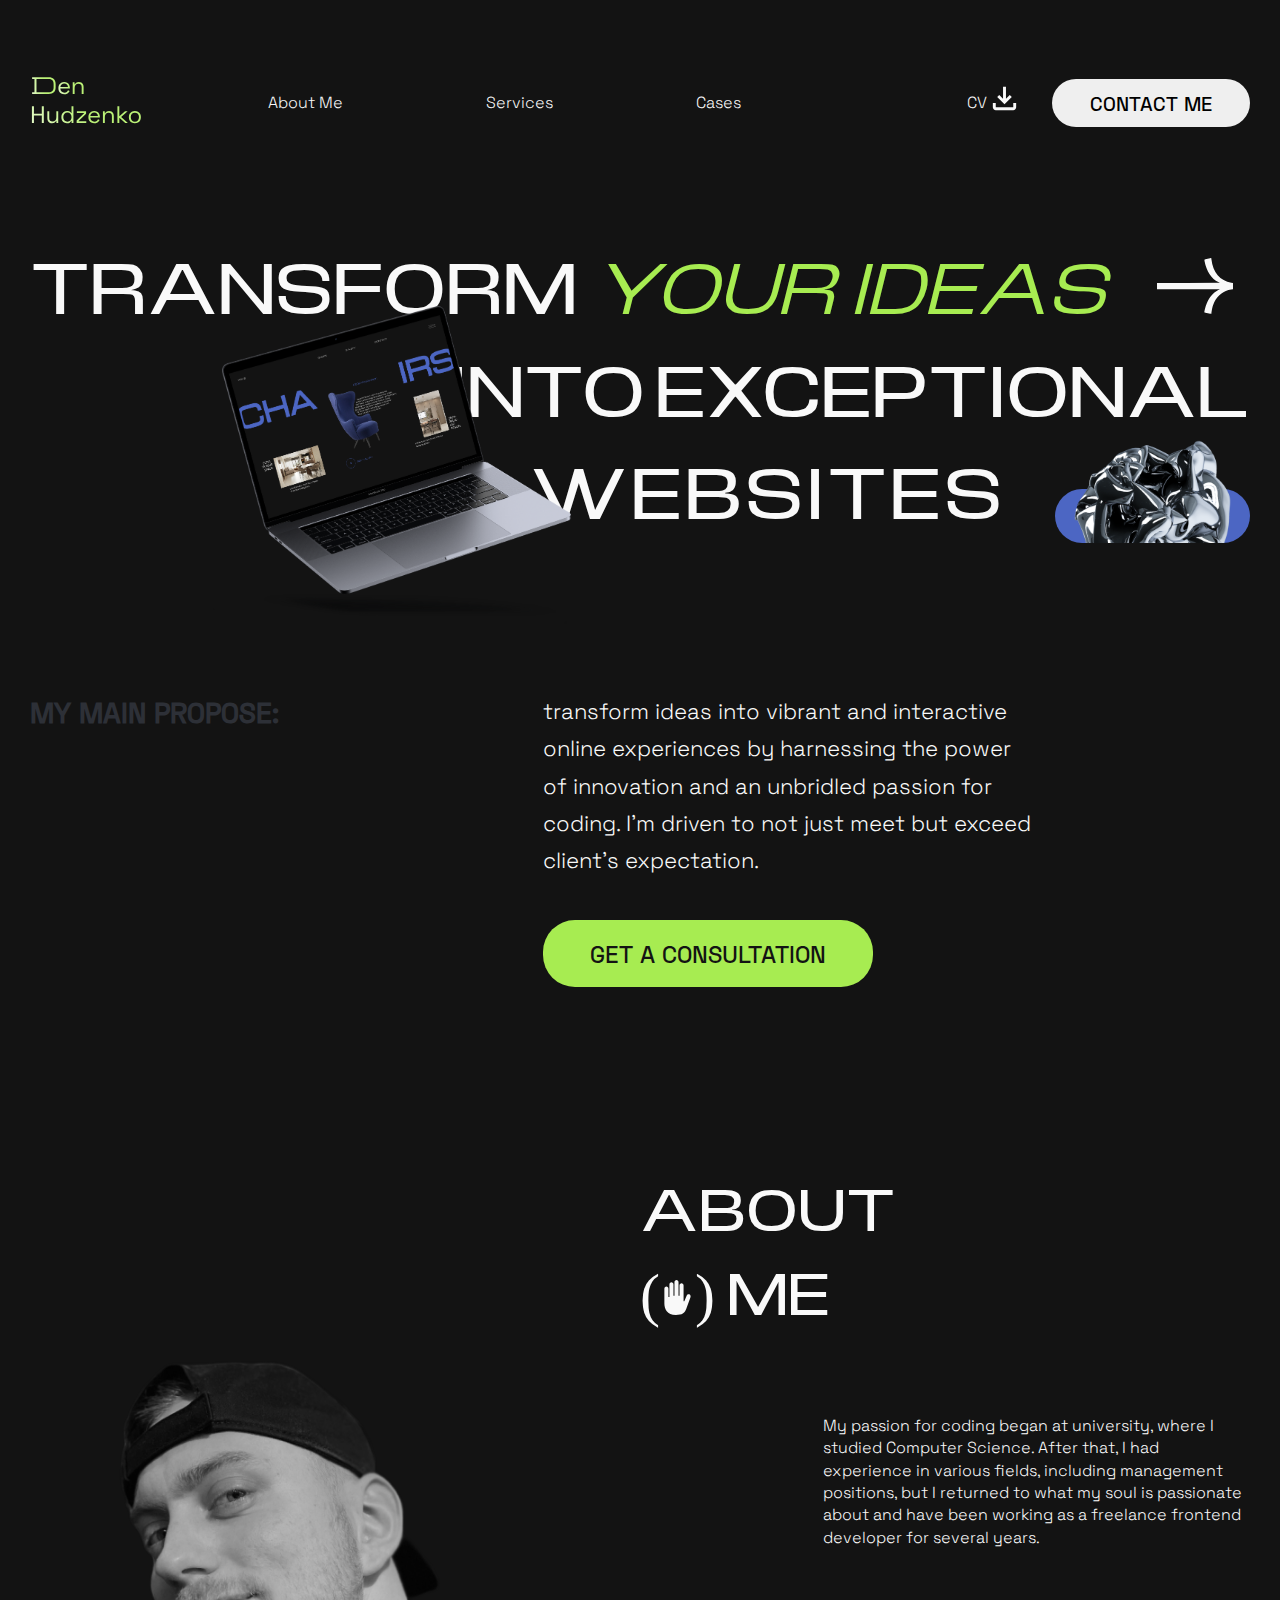
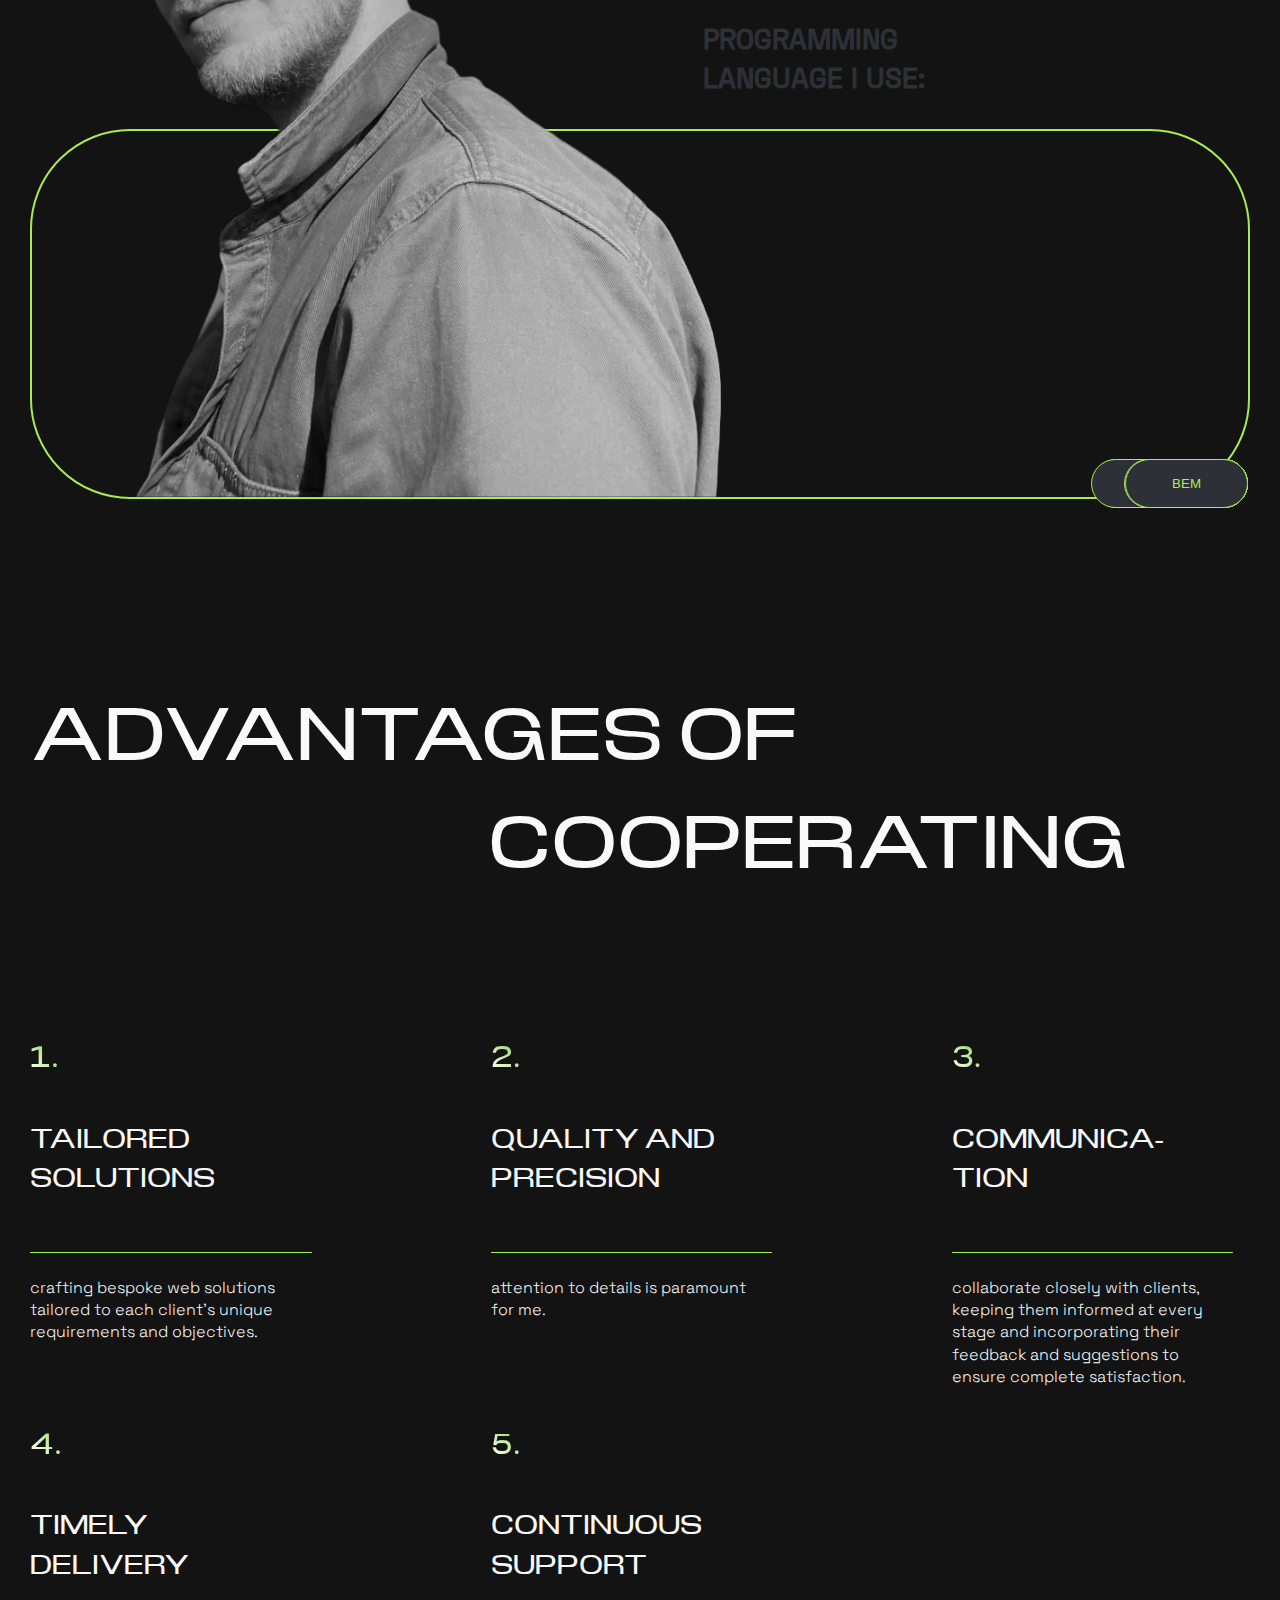
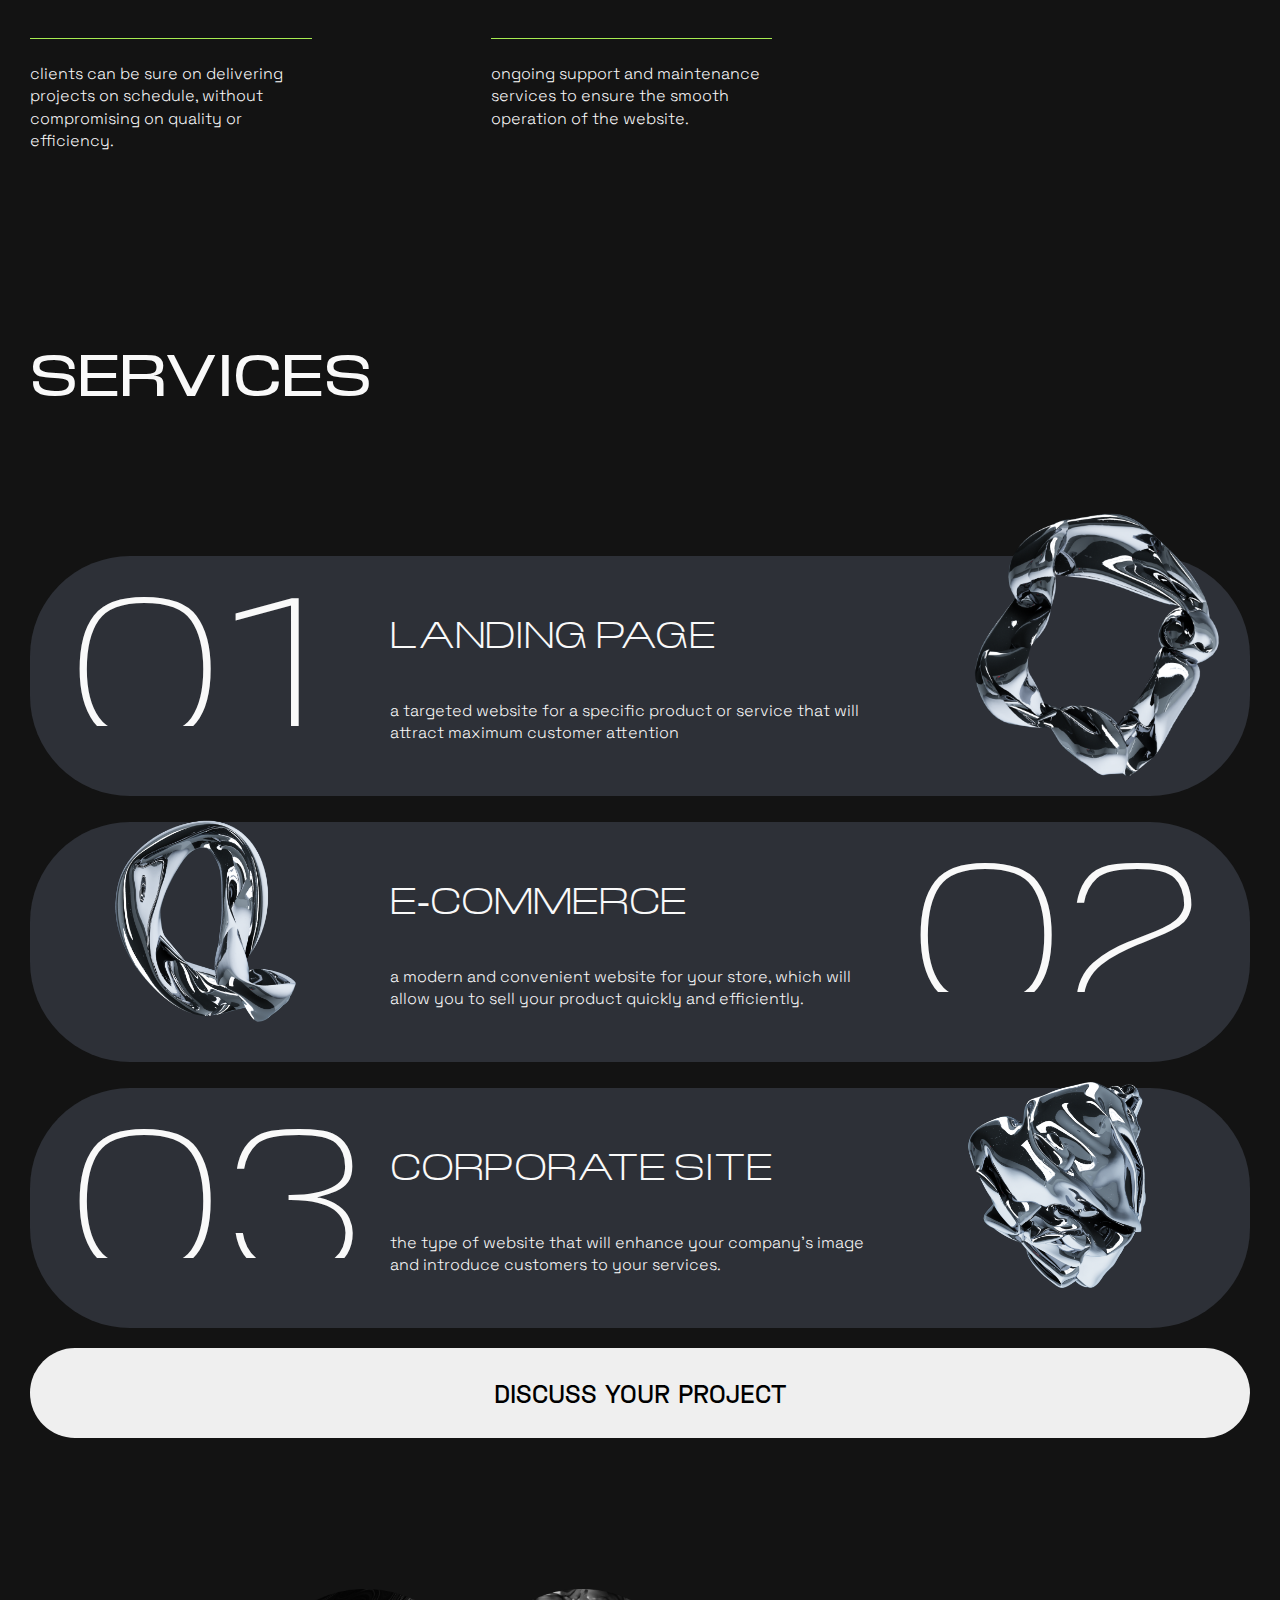
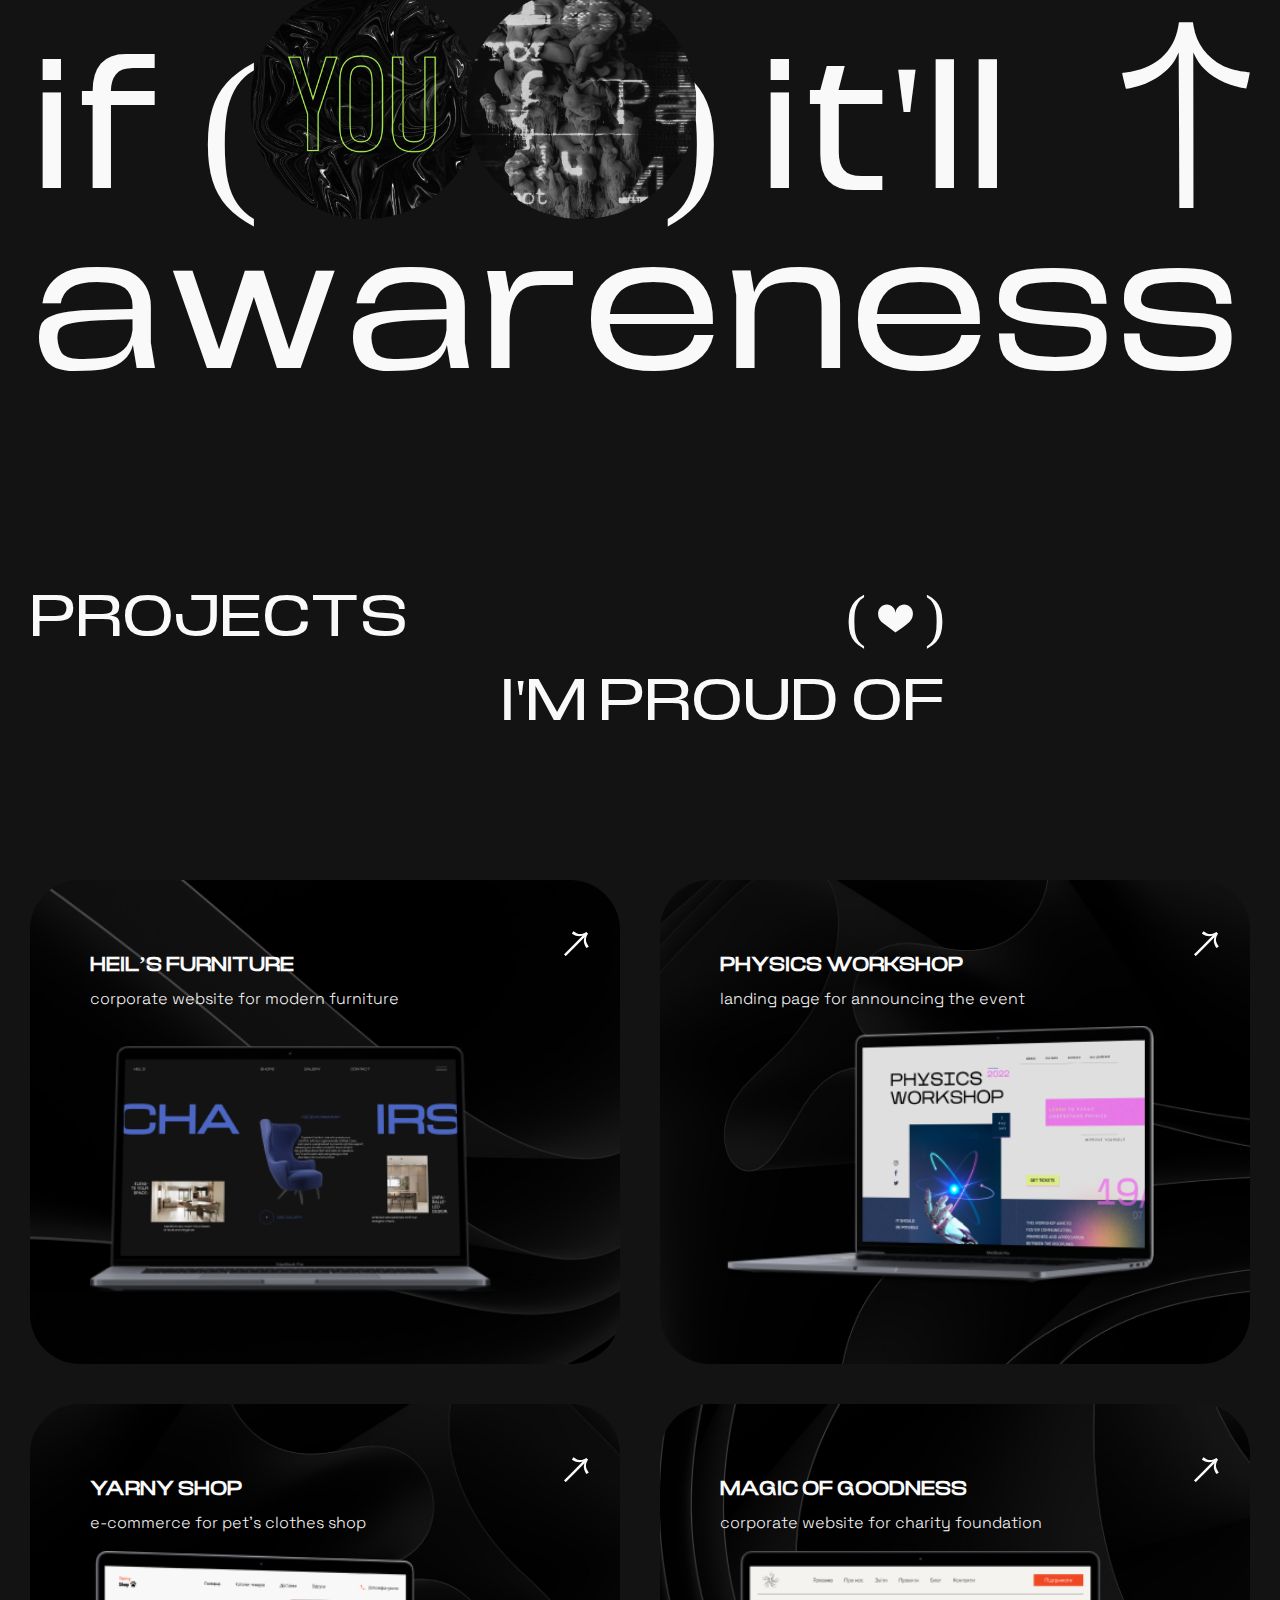
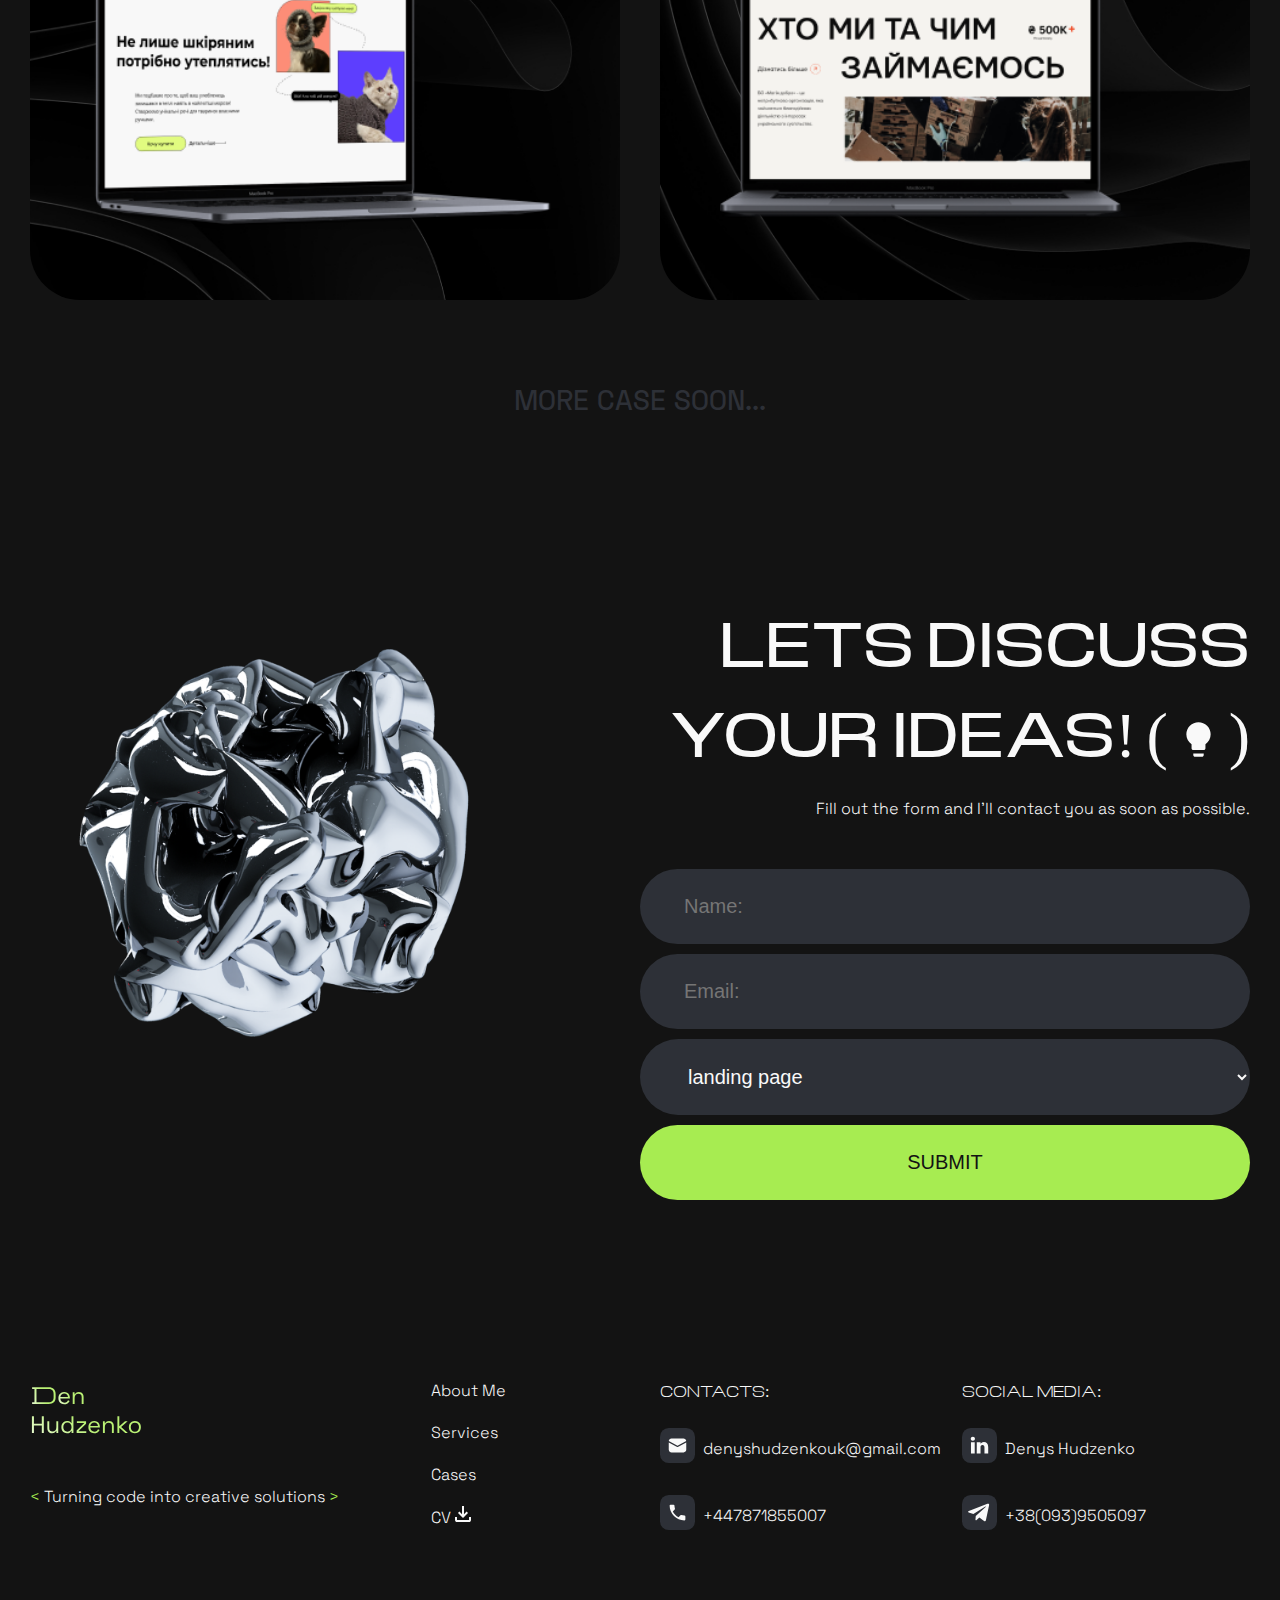
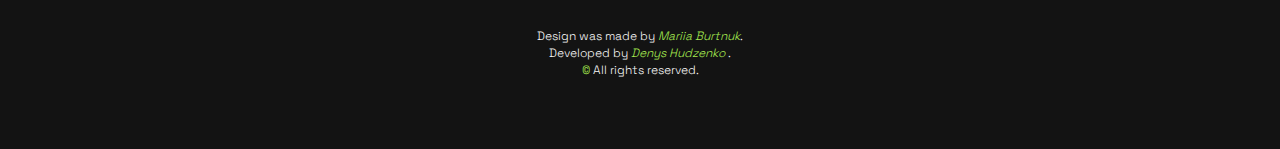
==== commit 0530d364: "finish responsive and add some animations" ====
--- a/index.html
+++ b/index.html
@@ -27,7 +27,7 @@
           <a class="section-header__contacts-link link" href="#" download>
             <span class="section-header__contacts-link-text">CV</span>
             <svg
-              class="download-icon"
+              class="download-icon icon"
               xmlns="http://www.w3.org/2000/svg"
               width="24"
               height="24"
@@ -116,13 +116,7 @@
               <span class="section-about__title--first-line">About</span>
               <span class="section-about__title--second-line">
                 <span class="section-about__title--second-line-icon"
-                  >(<svg
-                    width="40"
-                    height="40"
-                    viewBox="0 0 40 40"
-                    fill="none"
-                    xmlns="http://www.w3.org/2000/svg"
-                  >
+                  >(<svg class="icon" fill="none" xmlns="http://www.w3.org/2000/svg">
                     <use href="./img/icons-sprite.svg#hand"></use></svg
                   >)</span
                 >
@@ -350,14 +344,19 @@
             <div class="section-awareness__line-top">
               <span class="section-awareness__line-top-text">
                 <span>if</span>
-                <span>
+                <span class="awareness-cirlce__container">
                   (
                   <span class="section-awareness__line-top-text--circle">
                     <!-- <svg class="circle-one">
                       <use href="./img/icons-sprite.svg#you"></use></svg> -->
                   </span>
 
-                  <span class="section-awareness__line-top-text--circle"></span>
+                  <span class="section-awareness__line-top-text--circle"
+                    ><p class="circle-text">
+                      if you are thinking about scaling your own business, are looking for new ways
+                      to attract customers, then order the development of your own website.
+                    </p></span
+                  >
                   )
                 </span>
                 <span> it'll</span>
@@ -378,28 +377,6 @@
               <span class="section-awareness__line-bottom--letter">s</span>
             </div>
           </div>
-          <!-- <h2 class="awareness-text">
-            <span class="awareness-text__block">
-              <span>if</span>
-              <span class="awareness-text__circles">
-                <span>(</span>
-                
-                <span>)</span>
-              </span>
-              <span>it'll</span>
-              <svg
-                xmlns="http://www.w3.org/2000/svg"
-                width="176"
-                height="256"
-                viewBox="0 0 176 256"
-                fill="none"
-                class="awareness-icon"
-              >
-                <use href="./img/icons-sprite.svg#arrow"></use>
-              </svg>
-            </span>
-            <span class="awareness-text__block">awareness</span>
-          </h2> -->
         </div>
       </section>
 
@@ -412,13 +389,7 @@
                 <span>projects</span>
                 <span class="section-projects__title-icon">
                   (
-                  <svg
-                    width="44"
-                    height="35"
-                    viewBox="0 0 44 35"
-                    fill="none"
-                    xmlns="http://www.w3.org/2000/svg"
-                  >
+                  <svg class="icon" fill="none" xmlns="http://www.w3.org/2000/svg">
                     <use href="./img/icons-sprite.svg#heart"></use>
                   </svg>
                   )
@@ -434,10 +405,15 @@
                   <p class="section-projects__list-item-text">
                     corporate website for modern furniture
                   </p>
-                  <img
-                    src="/img/project1.png"
-                    alt="case1"
-                    class="section-projects__list-item-img" />
+                  <picture>
+                    <source media="(max-width: 480px)" srcset="./img/project1_mobile.png" />
+                    <source media="(max-width: 1380px)" srcset="./img/project1_normal.png" />
+                    <source media="(min-width: 1381px)" srcset="./img/project1.png" />
+                    <img
+                      src="./img/project1.png"
+                      alt="case1"
+                      class="section-projects__list-item-img"
+                  /></picture>
                   <svg
                     class="section-projects__list-item-icon"
                     width="30"
@@ -455,11 +431,16 @@
                   <p class="section-projects__list-item-text">
                     landing page for announcing the event
                   </p>
-                  <img
-                    src="/img/project2.png"
-                    alt="case2"
-                    class="section-projects__list-item-img"
-                  />
+                  <picture>
+                    <source media="(max-width: 480px)" srcset="./img/project2_mobile.png" />
+                    <source media="(max-width: 1380px)" srcset="./img/project2_normal.png" />
+                    <source media="(min-width: 1381px)" srcset="./img/project2.png" />
+                    <img
+                      src="./img/project2.png"
+                      alt="case2"
+                      class="section-projects__list-item-img"
+                  /></picture>
+
                   <svg
                     class="section-projects__list-item-icon"
                     width="30"
@@ -476,11 +457,15 @@
                 <a href="#" class="section-projects__list-item-link">
                   <h3 class="section-projects__list-item-title">Yarny shop</h3>
                   <p class="section-projects__list-item-text">e-commerce for pet’s clothes shop</p>
-                  <img
-                    src="/img/project3.png"
-                    alt="case3"
-                    class="section-projects__list-item-img"
-                  />
+                  <picture>
+                    <source media="(max-width: 480px)" srcset="./img/project3_mobile.png" />
+                    <source media="(max-width: 1380px)" srcset="./img/project3_normal.png" />
+                    <source media="(min-width: 1381px)" srcset="./img/project3.png" />
+                    <img
+                      src="./img/project3.png"
+                      alt="case3"
+                      class="section-projects__list-item-img"
+                  /></picture>
                   <svg
                     class="section-projects__list-item-icon"
                     width="30"
@@ -499,10 +484,15 @@
                   <p class="section-projects__list-item-text">
                     corporate website for charity foundation
                   </p>
-                  <img
-                    src="/img/project4.png"
-                    alt="case4"
-                    class="section-projects__list-item-img" />
+                  <picture>
+                    <source media="(max-width: 480px)" srcset="./img/project4_mobile.png" />
+                    <source media="(max-width: 1380px)" srcset="./img/project4_normal.png" />
+                    <source media="(min-width: 1381px)" srcset="./img/project4.png" />
+                    <img
+                      src="./img/project4.png"
+                      alt="case4"
+                      class="section-projects__list-item-img"
+                  /></picture>
                   <svg
                     class="section-projects__list-item-icon"
                     width="30"
@@ -533,9 +523,7 @@
                     <span class="section-discussion__title-icon">
                       (
                       <svg
-                        width="30"
-                        height="42"
-                        viewBox="0 0 30 42"
+                        class="icon"
                         fill="none"
                         class="discussion-section--icon"
                         xmlns="http://www.w3.org/2000/svg"
@@ -551,14 +539,20 @@
                 </p>
               </div>
               <form action="POST" class="form">
-                <input type="text" name="name" id="name" placeholder="Name:" />
-                <input type="email" name="email" id="email" placeholder="Email:" />
-                <select id="subject" name="subject">
+                <input class="form-input" type="text" name="name" id="name" placeholder="Name:" />
+                <input
+                  class="form-input"
+                  type="email"
+                  name="email"
+                  id="email"
+                  placeholder="Email:"
+                />
+                <select class="form-input" id="subject" name="subject">
                   <option value="lending page">landing page</option>
                   <option value="e-commerce">e-commerce</option>
                   <option value="corporate website">corporate website</option>
                 </select>
-                <input type="button" value="submit" class="button" />
+                <input class="form-input form-button" type="button" value="submit" class="button" />
               </form>
             </div>
           </div>
@@ -605,13 +599,7 @@
               <li class="footer__contacts-list-item">
                 <a class="communication-link" href="mailto:denyshudzenkouk@gmail.com">
                   <span class="communication-icon">
-                    <svg
-                      width="40"
-                      height="40"
-                      viewBox="0 0 40 40"
-                      fill="none"
-                      xmlns="http://www.w3.org/2000/svg"
-                    >
+                    <svg class="icon" fill="none" xmlns="http://www.w3.org/2000/svg">
                       <use href="./img/icons-sprite.svg#email"></use>
                     </svg>
                   </span>
@@ -621,13 +609,7 @@
               <li class="footer__contacts-list-item">
                 <a class="communication-link" href="tel:+447871855007"
                   ><span class="communication-icon"
-                    ><svg
-                      width="40"
-                      height="40"
-                      viewBox="0 0 40 40"
-                      fill="none"
-                      xmlns="http://www.w3.org/2000/svg"
-                    >
+                    ><svg class="icon" fill="none" xmlns="http://www.w3.org/2000/svg">
                       <use href="./img/icons-sprite.svg#phone"></use>
                     </svg> </span
                   >+447871855007</a
@@ -645,13 +627,7 @@
                   href="https://uk.linkedin.com/in/denys-hudzenko-690300135?trk=people-guest_people_search__card"
                 >
                   <span class="communication-icon">
-                    <svg
-                      width="40"
-                      height="40"
-                      viewBox="0 0 40 40"
-                      fill="none"
-                      xmlns="http://www.w3.org/2000/svg"
-                    >
+                    <svg class="icon" fill="none" xmlns="http://www.w3.org/2000/svg">
                       <use href="./img/icons-sprite.svg#linkedin"></use>
                     </svg>
                   </span>
@@ -661,13 +637,7 @@
               <li class="footer__contacts-list-item">
                 <a class="communication-link telegram" href="https://t.me/+380939505097&profile"
                   ><span class="communication-icon"
-                    ><svg
-                      width="40"
-                      height="40"
-                      viewBox="0 0 40 40"
-                      fill="none"
-                      xmlns="http://www.w3.org/2000/svg"
-                    >
+                    ><svg class="icon" fill="none" xmlns="http://www.w3.org/2000/svg">
                       <use href="./img/icons-sprite.svg#telegram"></use>
                     </svg> </span
                   >+38(093)9505097</a
--- a/css/style.css
+++ b/css/style.css
@@ -116,20 +116,29 @@
         flex-basis: 50%;
   }
 }
-.form input,
-.form select {
+.form-input {
   padding: 19px 32px;
   font-size: 16px;
   background-color: #2d3037;
   border-radius: 72px;
   border: none;
-  color: #3c3d40;
   -ms-flex-preferred-size: 100%;
       flex-basis: 100%;
-}
-@media screen and (min-width: 481px) {
-  .form input,
-  .form select {
+  color: #f9f9f9;
+}
+.form-input:is(:-webkit-autofill) {
+  -webkit-box-shadow: 0 0 0px 1000px #2d3037 inset;
+  -webkit-text-fill-color: #f9f9f9;
+}
+.form-input:hover {
+  outline: 2px solid #f9f9f9;
+}
+.form-input:focus, .form-input:active {
+  outline: 2px solid #a7ec51;
+  border: none;
+}
+@media screen and (min-width: 481px) {
+  .form-input {
     width: 85%;
     margin: 0 auto;
     padding: 20px 32px;
@@ -137,40 +146,41 @@
   }
 }
 @media screen and (min-width: 769px) {
-  .form input,
-  .form select {
+  .form-input {
     width: 100%;
     padding: 22px 32px;
     font-size: 18px;
   }
 }
 @media screen and (min-width: 1025px) {
-  .form input,
-  .form select {
+  .form-input {
     padding: 26px 44px;
     font-size: 20px;
   }
 }
 @media screen and (min-width: 1380px) {
-  .form input,
-  .form select {
+  .form-input {
     padding: 32px 80px;
     font-size: 28px;
   }
 }
-.form input[type=button] {
+.form-button {
   background-color: #a7ec51;
   color: #131313;
   text-transform: uppercase;
 }
+.form-button:hover, .form-button:active, .form-button:focus {
+  outline: none;
+  background: #f9f9f9;
+}
 @media screen and (max-width: 480px) {
-  .form input[type=button] {
+  .form-button {
     padding: 16px auto;
     font-size: 16px;
   }
 }
-.form select,
-.form option {
+.form select option {
+  width: 100%;
   color: #f9f9f9;
   border: 2px #f9f9f9 solid;
 }
@@ -357,6 +367,29 @@
   }
 }
 
+.icon {
+  width: 20px;
+  height: 20px;
+}
+@media screen and (min-width: 481px) {
+  .icon {
+    width: 30px;
+    height: 30px;
+  }
+}
+@media screen and (min-width: 769px) {
+  .icon {
+    width: 35px;
+    height: 35px;
+  }
+}
+@media screen and (min-width: 1380px) {
+  .icon {
+    width: 40px;
+    height: 40px;
+  }
+}
+
 .download-icon {
   position: relative;
   bottom: 5px;
@@ -481,31 +514,24 @@
   }
 }
 .section-header__contacts-button {
-  padding: 12px 38px;
+  padding: 8px 28px;
   font-size: 20px;
   font-weight: normal;
 }
-@media screen and (min-width: 1380px) {
+@media screen and (min-width: 769px) {
   .section-header__contacts-button {
-    font-size: 18px;
-  }
-}
-@media screen and (min-width: 1025px) {
+    padding: 10px 32px;
+  }
+}
+@media screen and (min-width: 769px) {
   .section-header__contacts-button {
-    font-size: 16px;
-    padding: 10px 32px;
-  }
-}
-@media screen and (min-width: 769px) {
-  .section-header__contacts-button {
-    padding: 8px 28px;
-    font-size: 15px;
+    padding: 12px 38px;
   }
 }
 .section-header__contacts-button:hover {
   background-color: transparent;
   color: #a7ec51;
-  border: 1px solid #a7ec51;
+  outline: 1px solid #a7ec51;
 }
 .section-header__contacts-link {
   display: -webkit-box;
@@ -768,10 +794,13 @@
 }
 .section-hero__bottom-container--button {
   background-color: #a7ec51;
+  position: relative;
   padding: 16px 70px;
   font-size: 20px;
   text-align: center;
   color: #131313;
+  overflow: hidden;
+  z-index: 1;
 }
 @media screen and (min-width: 481px) {
   .section-hero__bottom-container--button {
@@ -783,6 +812,30 @@
   .section-hero__bottom-container--button {
     padding: 19px 47px;
     font-size: 24px;
+  }
+  .section-hero__bottom-container--button::after {
+    content: "";
+    width: 0;
+    height: 0;
+    position: absolute;
+    bottom: -35%;
+    left: 50%;
+    background-color: #fff;
+    border-radius: 50% 50% 0 0;
+    -webkit-transform: translate(-50%);
+            transform: translate(-50%);
+    z-index: -1;
+    -webkit-transition: width 1s ease, height 1s ease, -webkit-transform 1s ease;
+    transition: width 1s ease, height 1s ease, -webkit-transform 1s ease;
+    transition: width 1s ease, transform 1s ease, height 1s ease;
+    transition: width 1s ease, transform 1s ease, height 1s ease, -webkit-transform 1s ease;
+  }
+  .section-hero__bottom-container--button:hover::after {
+    width: 300px;
+    height: 300px;
+    -webkit-transform: scale(5);
+            transform: scale(5);
+    background-color: #f9f9f9;
   }
 }
 
@@ -1006,9 +1059,63 @@
   }
 }
 .section-cooperating__list-item-number {
-  color: #465d29;
   font-size: 28px;
   margin-bottom: 24px;
+  background: linear-gradient(45deg, #f5fde8, #465d29, #a7ec51, #f5fde8, #82d14e, #8ed665, #f5fde8);
+  background-size: 400% 400%;
+  -webkit-background-clip: text;
+          background-clip: text;
+  -webkit-text-fill-color: transparent;
+  -webkit-animation: textGradientAnimation 10s ease infinite;
+          animation: textGradientAnimation 10s ease infinite;
+}
+@-webkit-keyframes textGradientAnimation {
+  0% {
+    background-position: 0% 50%;
+    background-image: linear-gradient(45deg, #f5fde8, #465d29, #a7ec51, #f5fde8, #82d14e, #8ed665, #f5fde8);
+  }
+  25% {
+    background-position: 50% 50%;
+    background-image: -webkit-gradient(linear, left top, right top, from(#f5fde8), color-stop(#465d29), color-stop(#a7ec51), color-stop(#f5fde8), color-stop(#82d14e), color-stop(#8ed665), to(#f5fde8));
+    background-image: linear-gradient(90deg, #f5fde8, #465d29, #a7ec51, #f5fde8, #82d14e, #8ed665, #f5fde8);
+  }
+  50% {
+    background-position: 100% 50%;
+    background-image: linear-gradient(135deg, #f5fde8, #465d29, #a7ec51, #f5fde8, #82d14e, #8ed665, #f5fde8);
+  }
+  75% {
+    background-position: 50% 50%;
+    background-image: -webkit-gradient(linear, left top, left bottom, from(#f5fde8), color-stop(#465d29), color-stop(#a7ec51), color-stop(#f5fde8), color-stop(#82d14e), color-stop(#8ed665), to(#f5fde8));
+    background-image: linear-gradient(180deg, #f5fde8, #465d29, #a7ec51, #f5fde8, #82d14e, #8ed665, #f5fde8);
+  }
+  100% {
+    background-position: 0% 50%;
+    background-image: linear-gradient(225deg, #f5fde8, #465d29, #a7ec51, #f5fde8, #82d14e, #8ed665, #f5fde8);
+  }
+}
+@keyframes textGradientAnimation {
+  0% {
+    background-position: 0% 50%;
+    background-image: linear-gradient(45deg, #f5fde8, #465d29, #a7ec51, #f5fde8, #82d14e, #8ed665, #f5fde8);
+  }
+  25% {
+    background-position: 50% 50%;
+    background-image: -webkit-gradient(linear, left top, right top, from(#f5fde8), color-stop(#465d29), color-stop(#a7ec51), color-stop(#f5fde8), color-stop(#82d14e), color-stop(#8ed665), to(#f5fde8));
+    background-image: linear-gradient(90deg, #f5fde8, #465d29, #a7ec51, #f5fde8, #82d14e, #8ed665, #f5fde8);
+  }
+  50% {
+    background-position: 100% 50%;
+    background-image: linear-gradient(135deg, #f5fde8, #465d29, #a7ec51, #f5fde8, #82d14e, #8ed665, #f5fde8);
+  }
+  75% {
+    background-position: 50% 50%;
+    background-image: -webkit-gradient(linear, left top, left bottom, from(#f5fde8), color-stop(#465d29), color-stop(#a7ec51), color-stop(#f5fde8), color-stop(#82d14e), color-stop(#8ed665), to(#f5fde8));
+    background-image: linear-gradient(180deg, #f5fde8, #465d29, #a7ec51, #f5fde8, #82d14e, #8ed665, #f5fde8);
+  }
+  100% {
+    background-position: 0% 50%;
+    background-image: linear-gradient(225deg, #f5fde8, #465d29, #a7ec51, #f5fde8, #82d14e, #8ed665, #f5fde8);
+  }
 }
 @media screen and (min-width: 769px) {
   .section-cooperating__list-item-number {
@@ -1082,6 +1189,8 @@
   border-radius: 50px;
   gap: 12px;
   background-color: #2d3037;
+  -webkit-transition: color 0.5s ease, background-color 0.5s ease;
+  transition: color 0.5s ease, background-color 0.5s ease;
 }
 @media screen and (min-width: 481px) {
   .section-services__list-item {
@@ -1109,6 +1218,14 @@
     max-height: 340px;
   }
 }
+.section-services__list-item:hover {
+  color: #131313;
+  background-color: #a7ec51;
+}
+.section-services__list-item:hover .section-services__list-item--abstract {
+  -webkit-transform: scale(1.05) translateY(-2%);
+          transform: scale(1.05) translateY(-2%);
+}
 .section-services__list-item-text {
   -ms-flex-preferred-size: 41.6666666667%;
       flex-basis: 41.6666666667%;
@@ -1199,6 +1316,10 @@
   top: -15%;
   right: 0;
   width: 180px;
+  -webkit-transition: -webkit-transform 0.5s ease;
+  transition: -webkit-transform 0.5s ease;
+  transition: transform 0.5s ease;
+  transition: transform 0.5s ease, -webkit-transform 0.5s ease;
 }
 @media screen and (min-width: 481px) {
   .section-services__list-item--abstract {
@@ -1323,7 +1444,7 @@
 }
 .section-services__list-item:last-child .services-abstract {
   width: 200px;
-  left: 52%;
+  right: 0;
   top: -25%;
 }
 @media screen and (min-width: 481px) {
@@ -1413,9 +1534,18 @@
       -ms-flex-pack: justify;
           justify-content: space-between;
 }
+.section-awareness__line-top-text .awareness-cirlce__container:hover .section-awareness__line-top-text--circle:last-child {
+  background: #a7ec51;
+}
+.section-awareness__line-top-text .awareness-cirlce__container:hover .circle-text {
+  visibility: visible;
+  color: #212226;
+  -webkit-animation: circle_text 7s linear forwards;
+          animation: circle_text 7s linear forwards;
+}
 .section-awareness__line-top-text--circle {
   display: inline-block;
-  width: 10vw;
+  width: 9vw;
   min-height: 170px;
   max-height: 170px;
   border-radius: 50%;
@@ -1440,8 +1570,41 @@
 }
 .section-awareness__line-top-text--circle:last-child {
   background-image: url("../../img/circle_2.png");
-  z-index: -1;
   margin-left: 5vw;
+  overflow: hidden;
+  position: relative;
+}
+.section-awareness__line-top-text--circle:last-child .circle-text {
+  visibility: hidden;
+  position: absolute;
+  text-align: end;
+  font-family: "Space Grotesk light";
+  text-transform: uppercase;
+  top: 35%;
+  left: 20%;
+  font-weight: 400;
+  font-size: 1vw;
+  width: 50%;
+}
+@-webkit-keyframes circle_text {
+  0% {
+    -webkit-transform: translateY(0%);
+            transform: translateY(0%);
+  }
+  100% {
+    -webkit-transform: translateY(-80%);
+            transform: translateY(-80%);
+  }
+}
+@keyframes circle_text {
+  0% {
+    -webkit-transform: translateY(0%);
+            transform: translateY(0%);
+  }
+  100% {
+    -webkit-transform: translateY(-80%);
+            transform: translateY(-80%);
+  }
 }
 .section-awareness__icon {
   width: 10vw;
@@ -1468,7 +1631,17 @@
   -webkit-box-pack: center;
       -ms-flex-pack: center;
           justify-content: center;
-  width: 40%;
+  width: 80%;
+}
+@media screen and (min-width: 769px) {
+  .section-projects__title {
+    width: 75%;
+  }
+}
+@media screen and (min-width: 1380px) {
+  .section-projects__title {
+    width: 55%;
+  }
 }
 .section-projects__title-line-one {
   display: -webkit-box;
@@ -1495,56 +1668,111 @@
   -webkit-box-pack: justify;
       -ms-flex-pack: justify;
           justify-content: space-between;
-  gap: 40px;
+  gap: 16px;
   margin-bottom: 80px;
 }
+@media screen and (min-width: 769px) {
+  .section-projects__list {
+    gap: 40px;
+  }
+}
 .section-projects__list-item {
-  -ms-flex-preferred-size: calc(50% - 20px);
-      flex-basis: calc(50% - 20px);
   -webkit-box-flex: 1;
       -ms-flex-positive: 1;
           flex-grow: 1;
+  border-radius: 50px;
+  background-repeat: no-repeat;
+  background-position: center;
+  background-size: cover;
+}
+.section-projects__list-item:hover .section-projects__list-item-img {
+  -webkit-transform: scale(1.05);
+          transform: scale(1.05);
+}
+.section-projects__list-item:hover .section-projects__list-item-icon {
+  -webkit-transform: rotate(90deg);
+          transform: rotate(90deg);
+}
+.section-projects__list-item:first-child {
+  background-image: url(/img/project-bg-1.jpg);
+}
+.section-projects__list-item:nth-child(2) {
+  background-image: url(/img/project-bg-2.jpg);
+}
+.section-projects__list-item:nth-child(3) {
+  background-image: url(/img/project-bg-3.jpg);
+}
+.section-projects__list-item:last-child {
+  background-image: url(/img/project-bg-4.jpg);
+}
+@media screen and (min-width: 769px) {
+  .section-projects__list-item {
+    -ms-flex-preferred-size: calc(50% - 20px);
+        flex-basis: calc(50% - 20px);
+  }
 }
 .section-projects__list-item-title {
   margin-bottom: 10px;
+  font-size: 20px;
+}
+@media screen and (min-width: 1380px) {
+  .section-projects__list-item-title {
+    font-size: 32px;
+  }
 }
 .section-projects__list-item-text {
   margin-bottom: 16px;
+}
+@media screen and (min-width: 1380px) {
+  .section-projects__list-item-text {
+    font-size: 20px;
+  }
 }
 .section-projects__list-item-img {
   display: block;
   margin: 0 auto;
+  width: 100%;
+  -webkit-transition: -webkit-transform 0.5s linear;
+  transition: -webkit-transform 0.5s linear;
+  transition: transform 0.5s linear;
+  transition: transform 0.5s linear, -webkit-transform 0.5s linear;
 }
 .section-projects__list-item-icon {
+  display: none;
   position: absolute;
   top: 15%;
   right: 15%;
   -webkit-transform: rotate(45deg);
           transform: rotate(45deg);
+  -webkit-transition: -webkit-transform 0.5s linear;
+  transition: -webkit-transform 0.5s linear;
+  transition: transform 0.5s linear;
+  transition: transform 0.5s linear, -webkit-transform 0.5s linear;
+}
+@media screen and (min-width: 769px) {
+  .section-projects__list-item-icon {
+    top: 10%;
+    right: 5%;
+    display: block;
+  }
 }
 .section-projects__list-item-link {
   display: block;
-  padding: 60px 100px;
-  border-radius: 100px;
-  background-position: center;
-  background-size: cover;
+  padding: 40px 0 30px 30px;
   position: relative;
   height: 100%;
 }
-.section-projects__list-item-link:first-child {
-  background-image: url(/img/project-bg-1.jpg);
-  padding-bottom: 61px;
-  border-radius: 2px solid red;
-}
-.section-projects__list-item-link:nth-child(2) {
-  background-image: url(/img/project-bg-2.jpg);
-}
-.section-projects__list-item-link:nth-child(3) {
-  background-image: url(/img/project-bg-3.jpg);
-  padding-bottom: 61px;
-}
-.section-projects__list-item-link:last-child {
-  background-image: url(/img/project-bg-4.jpg);
+@media screen and (min-width: 769px) {
+  .section-projects__list-item-link {
+    padding-left: 40px;
+    border-radius: 100px;
+  }
+}
+@media screen and (min-width: 769px) {
+  .section-projects__list-item-link {
+    padding: 70px 60px;
+    border-radius: 100px;
+  }
 }
 .section-projects__text {
   text-align: center;
@@ -1570,24 +1798,24 @@
 }
 @-webkit-keyframes bounce {
   0% {
-    background-position: left -20px top 3%;
+    background-position: left top 3%;
   }
   50% {
-    background-position: left -20px top 0%;
+    background-position: left top 0%;
   }
   100% {
-    background-position: left -20px top 3%;
+    background-position: left top 3%;
   }
 }
 @keyframes bounce {
   0% {
-    background-position: left -20px top 3%;
+    background-position: left top 3%;
   }
   50% {
-    background-position: left -20px top 0%;
+    background-position: left top 0%;
   }
   100% {
-    background-position: left -20px top 3%;
+    background-position: left top 3%;
   }
 }
 @media screen and (min-width: 769px) {
@@ -1624,48 +1852,48 @@
   }
   @-webkit-keyframes bounce {
     0% {
-      background-position: left -20px top 20%;
+      background-position: left top 20%;
     }
     50% {
-      background-position: left -20px top 0%;
+      background-position: left top 0%;
     }
     100% {
-      background-position: left -20px top 20%;
+      background-position: left top 20%;
     }
   }
   @keyframes bounce {
     0% {
-      background-position: left -20px top 20%;
+      background-position: left top 20%;
     }
     50% {
-      background-position: left -20px top 0%;
+      background-position: left top 0%;
     }
     100% {
-      background-position: left -20px top 20%;
+      background-position: left top 20%;
     }
   }
 }
 @media screen and (min-width: 1800px) {
   @-webkit-keyframes bounce {
     0% {
-      background-position: left -20px top;
+      background-position: left top;
     }
     50% {
       background-position: left bottom;
     }
     100% {
-      background-position: left -20px top;
+      background-position: left top;
     }
   }
   @keyframes bounce {
     0% {
-      background-position: left -20px top;
+      background-position: left top;
     }
     50% {
       background-position: left bottom;
     }
     100% {
-      background-position: left -20px top;
+      background-position: left top;
     }
   }
 }
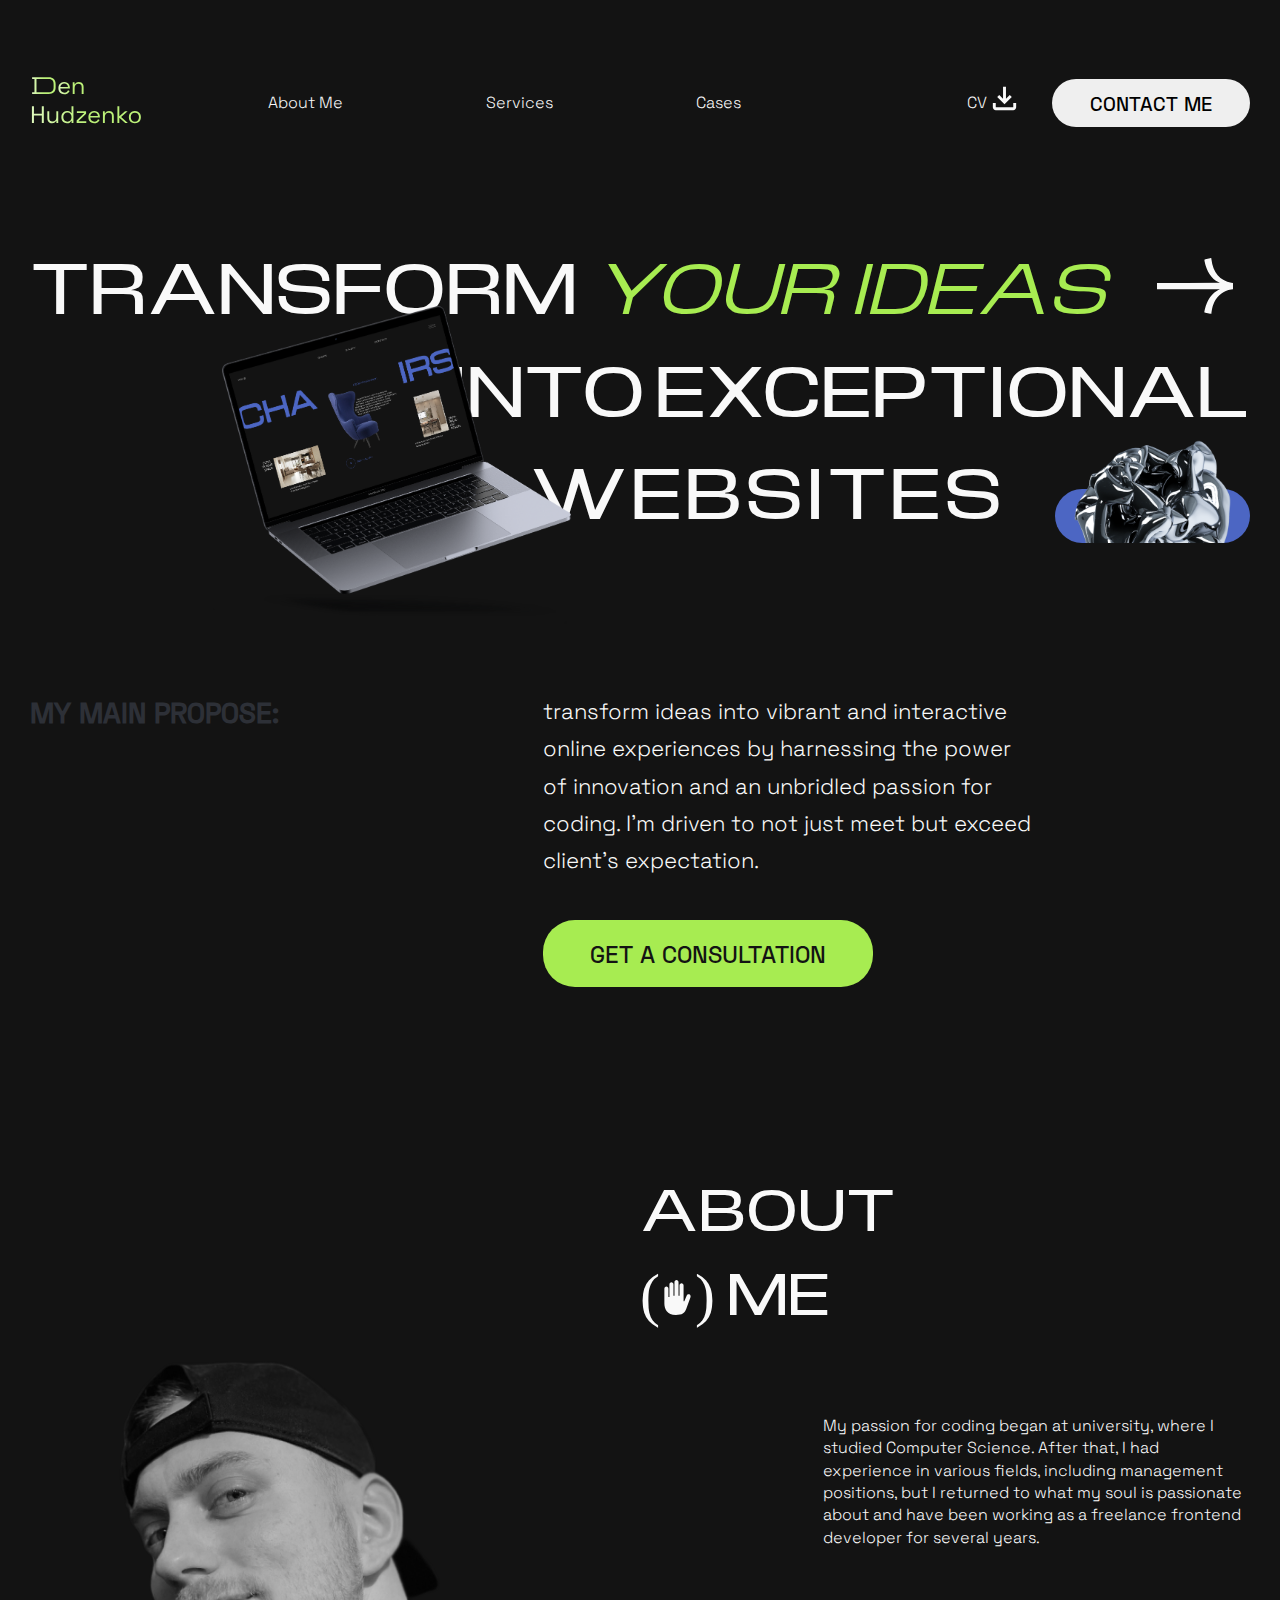
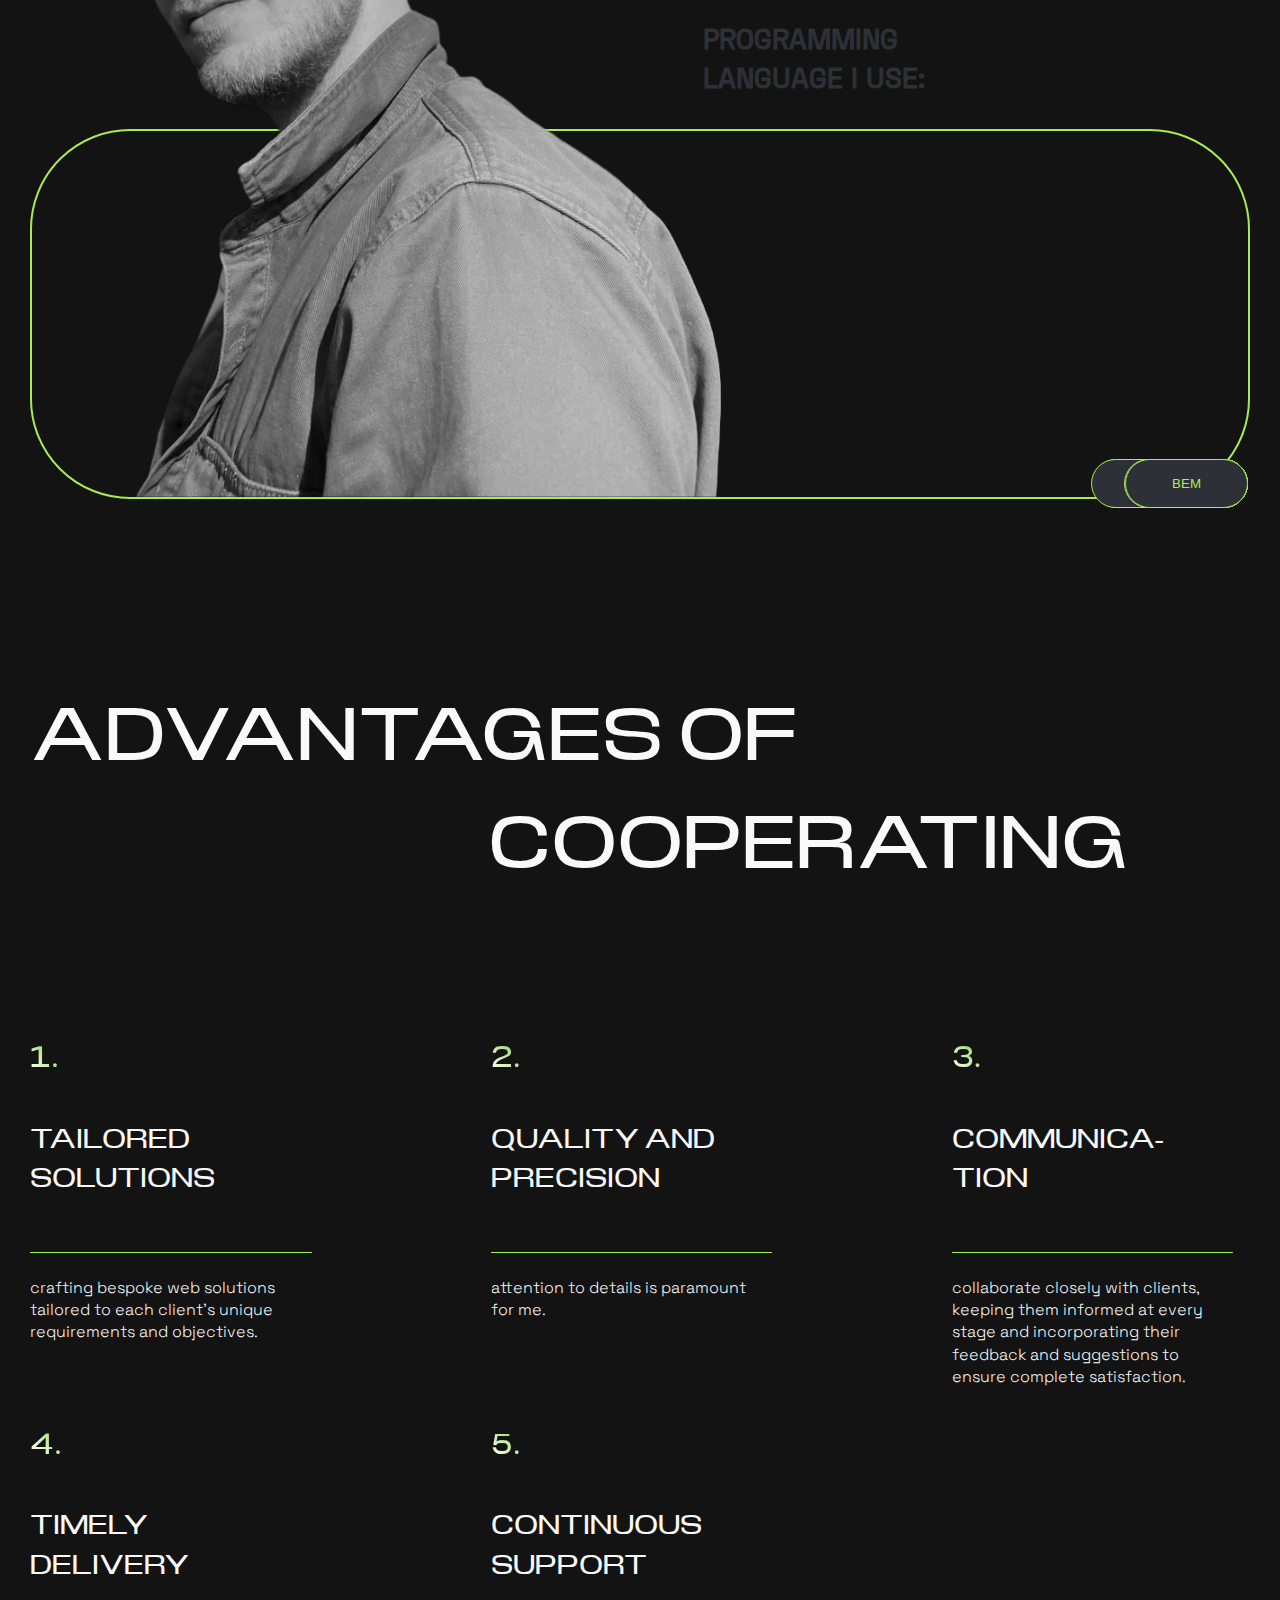
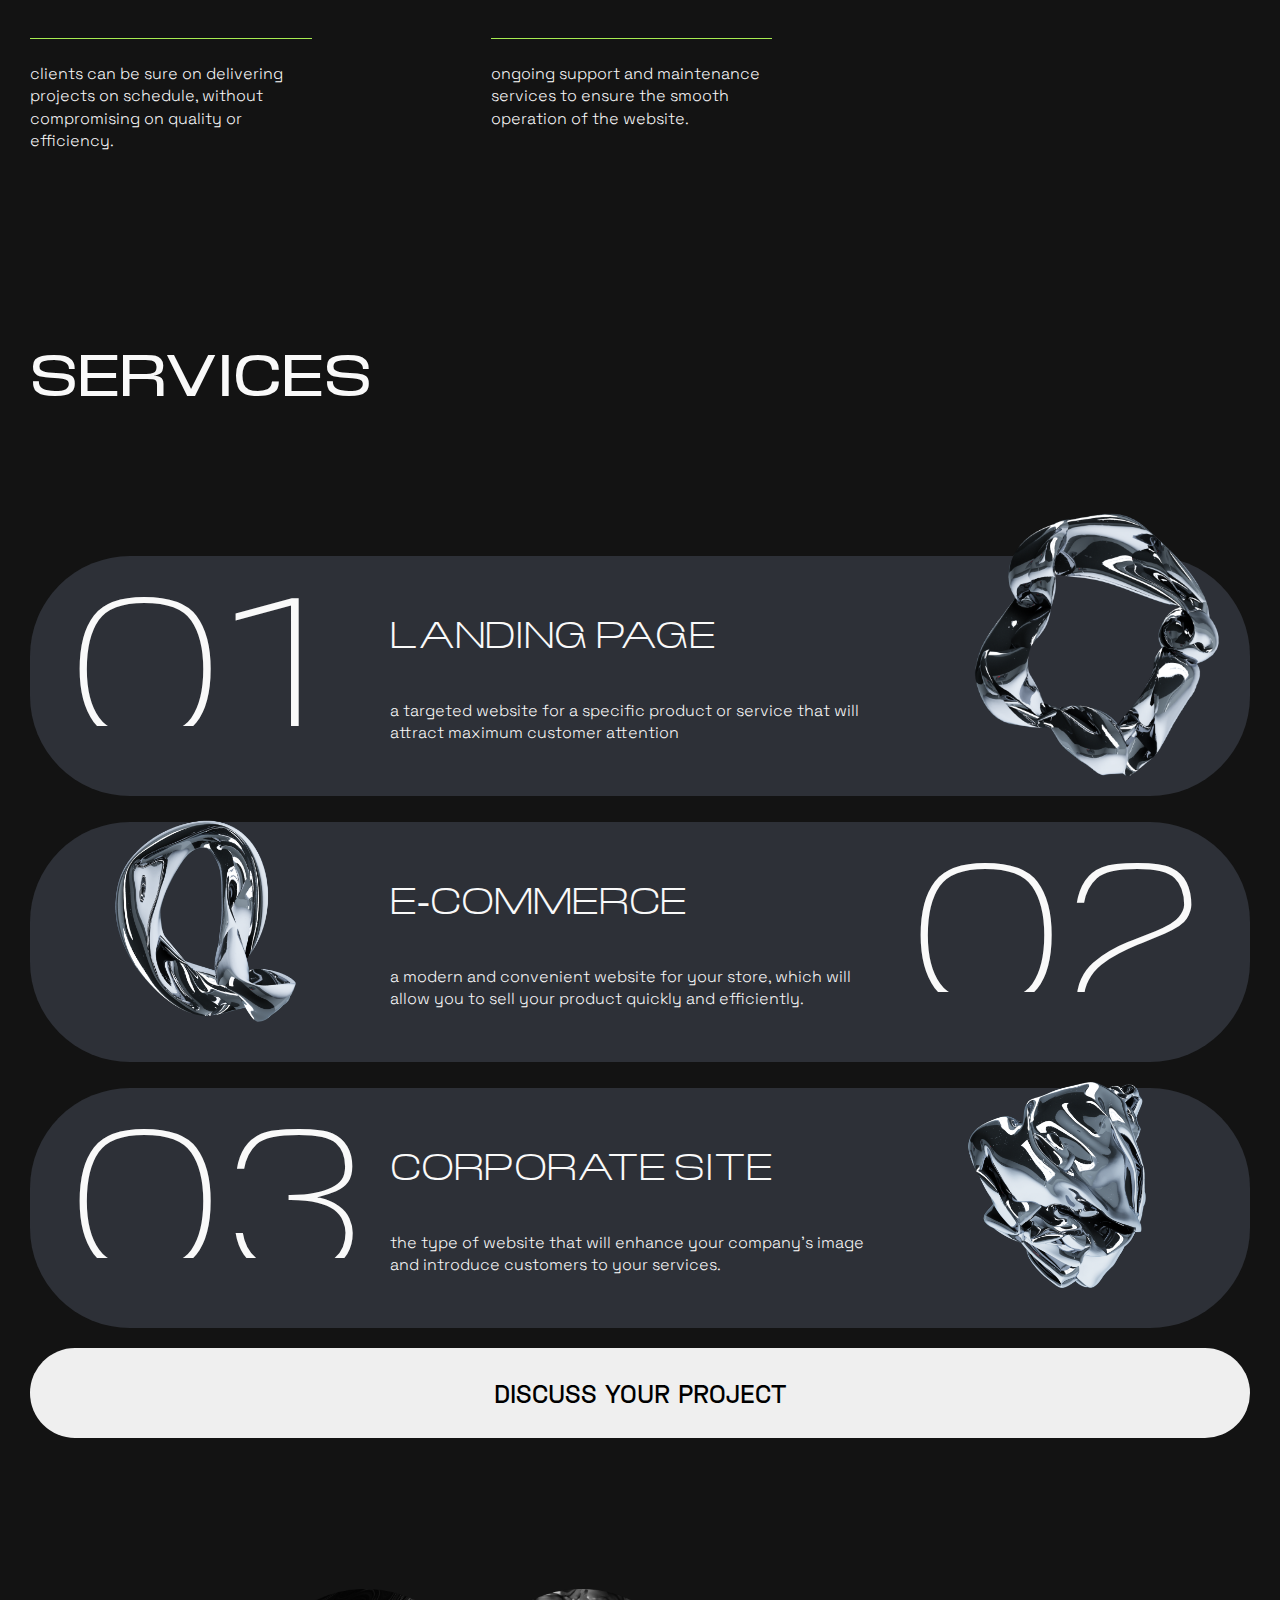
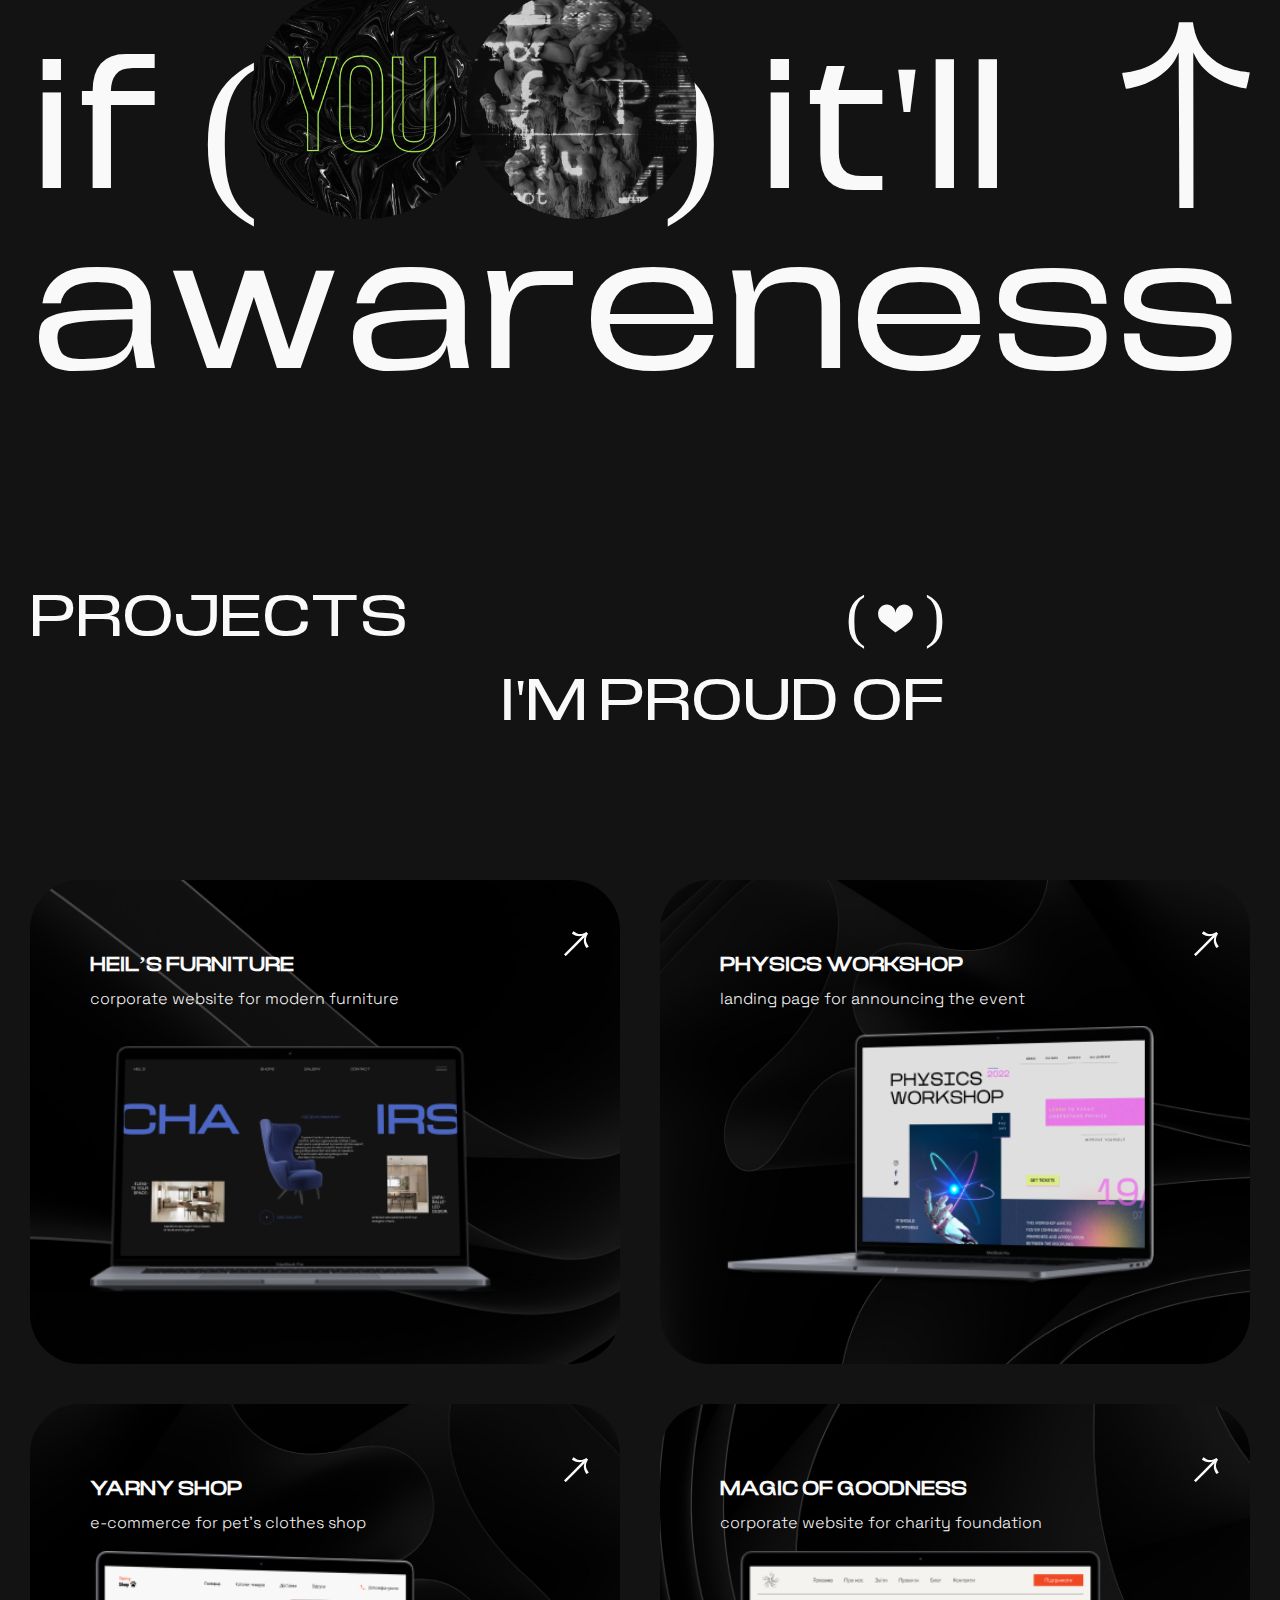
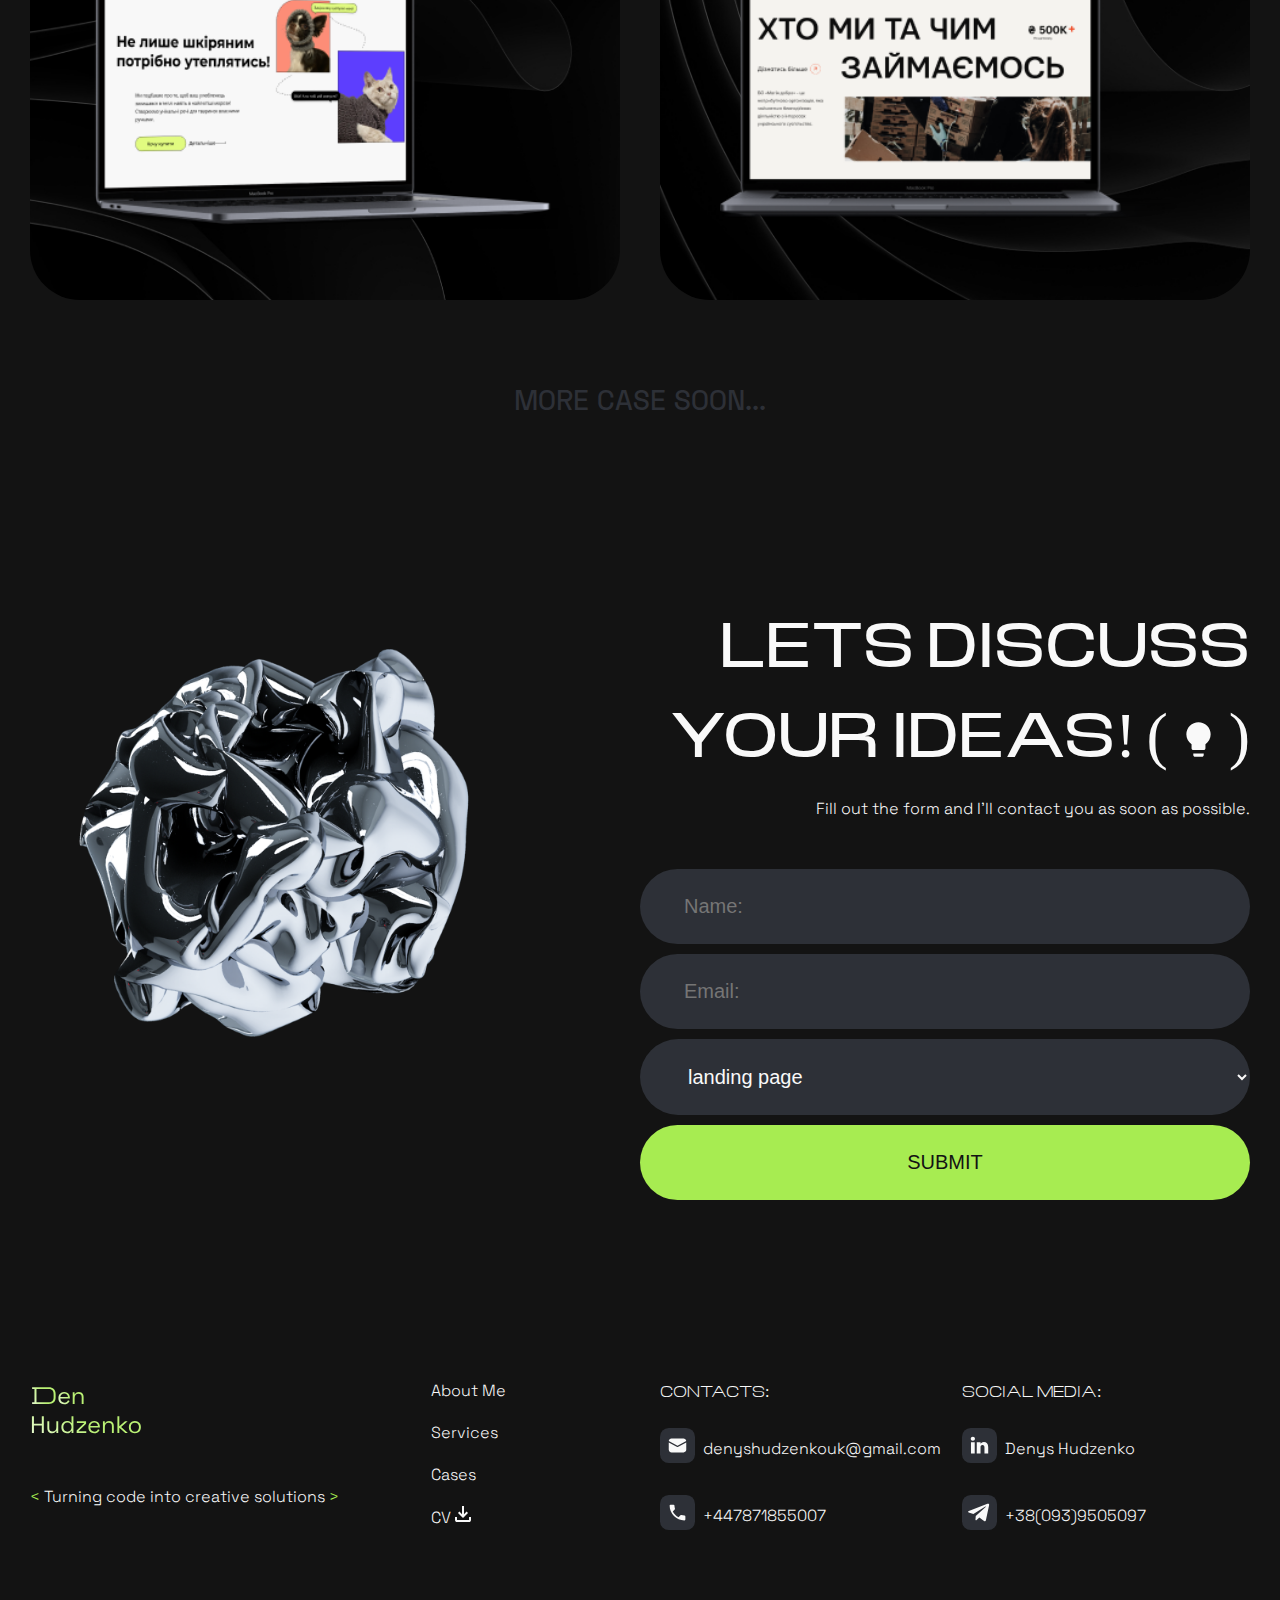
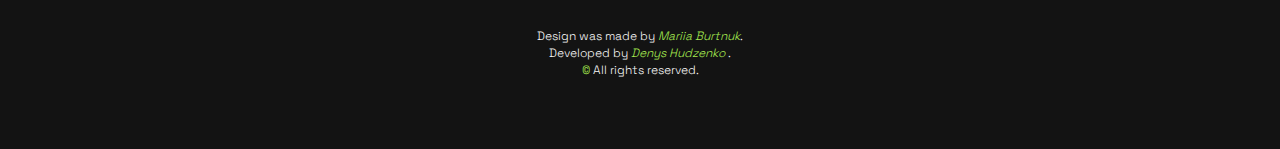
==== commit ac48236e: "add some js for menu button" ====
--- a/index.html
+++ b/index.html
@@ -43,7 +43,7 @@
         </div>
 
         <!-- menu button -->
-        <button class="menu-button menu-button-open menu-button-close" onclick="menu()"></button>
+        <button class="menu-button menu-button-open"></button>
       </div>
     </header>
 
@@ -669,6 +669,32 @@
         <p><span class="footer--symbol-color">&#169;</span> All rights reserved.</p>
       </div>
     </footer>
-    <script src="/js/main.js"></script>
   </body>
+
+  <!-- modal menu -->
+  <section class="modal-menu">
+    <div class="modal-menu__logo">
+      <div class="section-header__nav-logo logo">
+        <img src="./img/logo_menu.svg" alt="logo" class="logo" />
+      </div>
+      <button type="button" class="modal-menu__button--close"></button>
+    </div>
+    <nav class="modal-menu__nav">
+      <ul class="modal-menu__nav-list">
+        <li class="modal-menu__nav-list-item">
+          <a href="" class="modal-menu__nav-link link">About Me</a>
+        </li>
+        <li class="modal-menu__nav-list-item">
+          <a href="" class="modal-menu__nav-link link">Services</a>
+        </li>
+        <li class="modal-menu__nav-list-item">
+          <a href="" class="modal-menu__nav-link link">Cases</a>
+        </li>
+        <li class="modal-menu__nav-list-item">
+          <a href="" class="modal-menu__nav-link link"> CV</a>
+        </li>
+      </ul>
+    </nav>
+  </section>
+  <script src="/js/main.js"></script>
 </html>
--- a/css/style.css
+++ b/css/style.css
@@ -266,8 +266,9 @@
   transition: transform 2s linear;
   transition: transform 2s linear, -webkit-transform 2s linear;
   position: relative;
-}
-.menu-button-close::before {
+  z-index: 0;
+}
+.menu-button-open::before {
   content: "";
   position: absolute;
   bottom: 8px;
@@ -276,7 +277,7 @@
   height: 1px;
   background-color: #f9f9f9;
 }
-.menu-button-close::after {
+.menu-button-open::after {
   content: "";
   position: absolute;
   top: 8px;
@@ -2262,6 +2263,170 @@
   color: #a7ec51;
 }
 
+.modal-menu {
+  position: fixed;
+  z-index: 111;
+  top: 0;
+  left: 0;
+  background: #a7ec51;
+  -webkit-transition: visibility 0s linear 0.5s, -webkit-transform 0.5s linear;
+  transition: visibility 0s linear 0.5s, -webkit-transform 0.5s linear;
+  transition: transform 0.5s linear, visibility 0s linear 0.5s;
+  transition: transform 0.5s linear, visibility 0s linear 0.5s, -webkit-transform 0.5s linear;
+  -webkit-transform: translateX(100vw);
+          transform: translateX(100vw);
+  visibility: hidden;
+}
+.modal-menu__logo {
+  position: absolute;
+  display: -webkit-box;
+  display: -ms-flexbox;
+  display: flex;
+  width: 100vw;
+  -webkit-box-pack: justify;
+      -ms-flex-pack: justify;
+          justify-content: space-between;
+  -webkit-box-align: center;
+      -ms-flex-align: center;
+          align-items: center;
+  top: 10px;
+  left: 10px;
+}
+.modal-menu__button--close {
+  display: block;
+  margin-right: 30px;
+  width: 50px;
+  height: 50px;
+  border-radius: 50%;
+  z-index: 112;
+  background-color: #3c3d40;
+  border: none;
+  position: relative;
+}
+.modal-menu__button--close::before, .modal-menu__button--close::after {
+  display: block;
+  content: "";
+  position: absolute;
+  width: 70%;
+  height: 2px;
+  -webkit-transform: rotate(45deg);
+          transform: rotate(45deg);
+  top: 25px;
+  right: 7px;
+  z-index: 113;
+  background-color: #fff;
+}
+.modal-menu__button--close::after {
+  -webkit-transform: rotate(-45deg);
+          transform: rotate(-45deg);
+}
+.modal-menu__nav {
+  width: 100vw;
+  height: 100vh;
+  z-index: 112;
+  display: -webkit-box;
+  display: -ms-flexbox;
+  display: flex;
+  -webkit-box-align: center;
+      -ms-flex-align: center;
+          align-items: center;
+  -webkit-box-pack: center;
+      -ms-flex-pack: center;
+          justify-content: center;
+}
+.modal-menu__nav-list {
+  border-radius: 50px;
+  border: 2px solid #3c3d40;
+  display: -webkit-box;
+  display: -ms-flexbox;
+  display: flex;
+  -webkit-box-orient: vertical;
+  -webkit-box-direction: normal;
+      -ms-flex-direction: column;
+          flex-direction: column;
+  -webkit-box-align: center;
+      -ms-flex-align: center;
+          align-items: center;
+  -webkit-box-pack: center;
+      -ms-flex-pack: center;
+          justify-content: center;
+  -webkit-animation: shadowMove 3s linear infinite;
+          animation: shadowMove 3s linear infinite;
+}
+@-webkit-keyframes shadowMove {
+  0% {
+    -webkit-box-shadow: inset 7px 7px 21px -8px #3c3d40;
+            box-shadow: inset 7px 7px 21px -8px #3c3d40;
+  }
+  25% {
+    -webkit-box-shadow: inset 7px -7px 21px -8px #3c3d40;
+            box-shadow: inset 7px -7px 21px -8px #3c3d40;
+  }
+  50% {
+    -webkit-box-shadow: inset -7px -7px 21px -8px #3c3d40;
+            box-shadow: inset -7px -7px 21px -8px #3c3d40;
+  }
+  75% {
+    -webkit-box-shadow: inset -7px 7px 21px -8px #3c3d40;
+            box-shadow: inset -7px 7px 21px -8px #3c3d40;
+  }
+  100% {
+    -webkit-box-shadow: inset 7px 7px 21px -8px #3c3d40;
+            box-shadow: inset 7px 7px 21px -8px #3c3d40;
+  }
+}
+@keyframes shadowMove {
+  0% {
+    -webkit-box-shadow: inset 7px 7px 21px -8px #3c3d40;
+            box-shadow: inset 7px 7px 21px -8px #3c3d40;
+  }
+  25% {
+    -webkit-box-shadow: inset 7px -7px 21px -8px #3c3d40;
+            box-shadow: inset 7px -7px 21px -8px #3c3d40;
+  }
+  50% {
+    -webkit-box-shadow: inset -7px -7px 21px -8px #3c3d40;
+            box-shadow: inset -7px -7px 21px -8px #3c3d40;
+  }
+  75% {
+    -webkit-box-shadow: inset -7px 7px 21px -8px #3c3d40;
+            box-shadow: inset -7px 7px 21px -8px #3c3d40;
+  }
+  100% {
+    -webkit-box-shadow: inset 7px 7px 21px -8px #3c3d40;
+            box-shadow: inset 7px 7px 21px -8px #3c3d40;
+  }
+}
+.modal-menu__nav-list-item {
+  padding: 10vw;
+}
+.modal-menu__nav-link {
+  color: #3c3d40;
+  font-size: 8vw;
+  font-weight: 600;
+  text-transform: uppercase;
+}
+
+.menu-open {
+  -webkit-transform: translateX(0);
+          transform: translateX(0);
+  visibility: visible;
+  -webkit-transition: -webkit-transform 0.5s linear;
+  transition: -webkit-transform 0.5s linear;
+  transition: transform 0.5s linear;
+  transition: transform 0.5s linear, -webkit-transform 0.5s linear;
+}
+
+.menu-closing {
+  -webkit-transform: translateX(100vw);
+          transform: translateX(100vw);
+  visibility: hidden;
+  -webkit-transition: visibility 0s linear 0.5s, -webkit-transform 0.5s linear;
+  transition: visibility 0s linear 0.5s, -webkit-transform 0.5s linear;
+  transition: transform 0.5s linear, visibility 0s linear 0.5s;
+  transition: transform 0.5s linear, visibility 0s linear 0.5s, -webkit-transform 0.5s linear; /* Delay hiding */
+}
+
 @media screen and (max-width: 480px) {
   html {
     font-size: 13px;
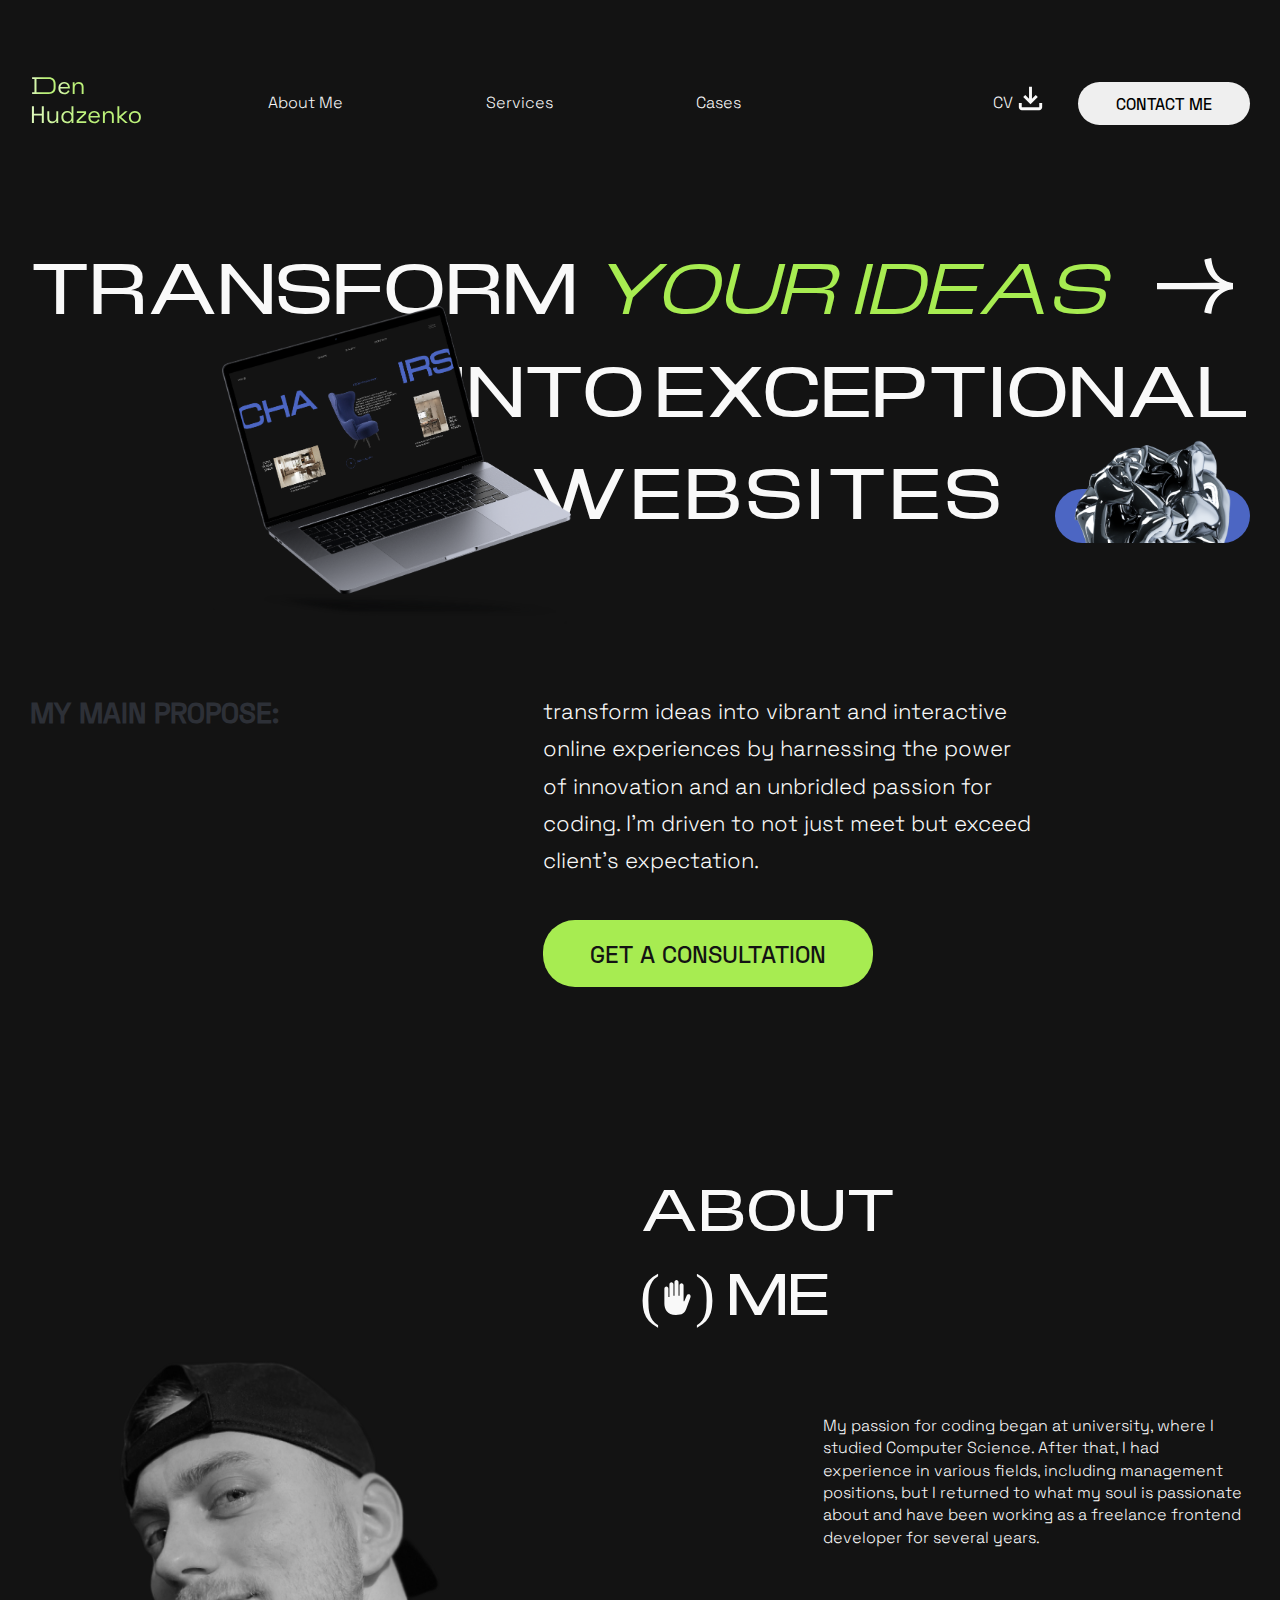
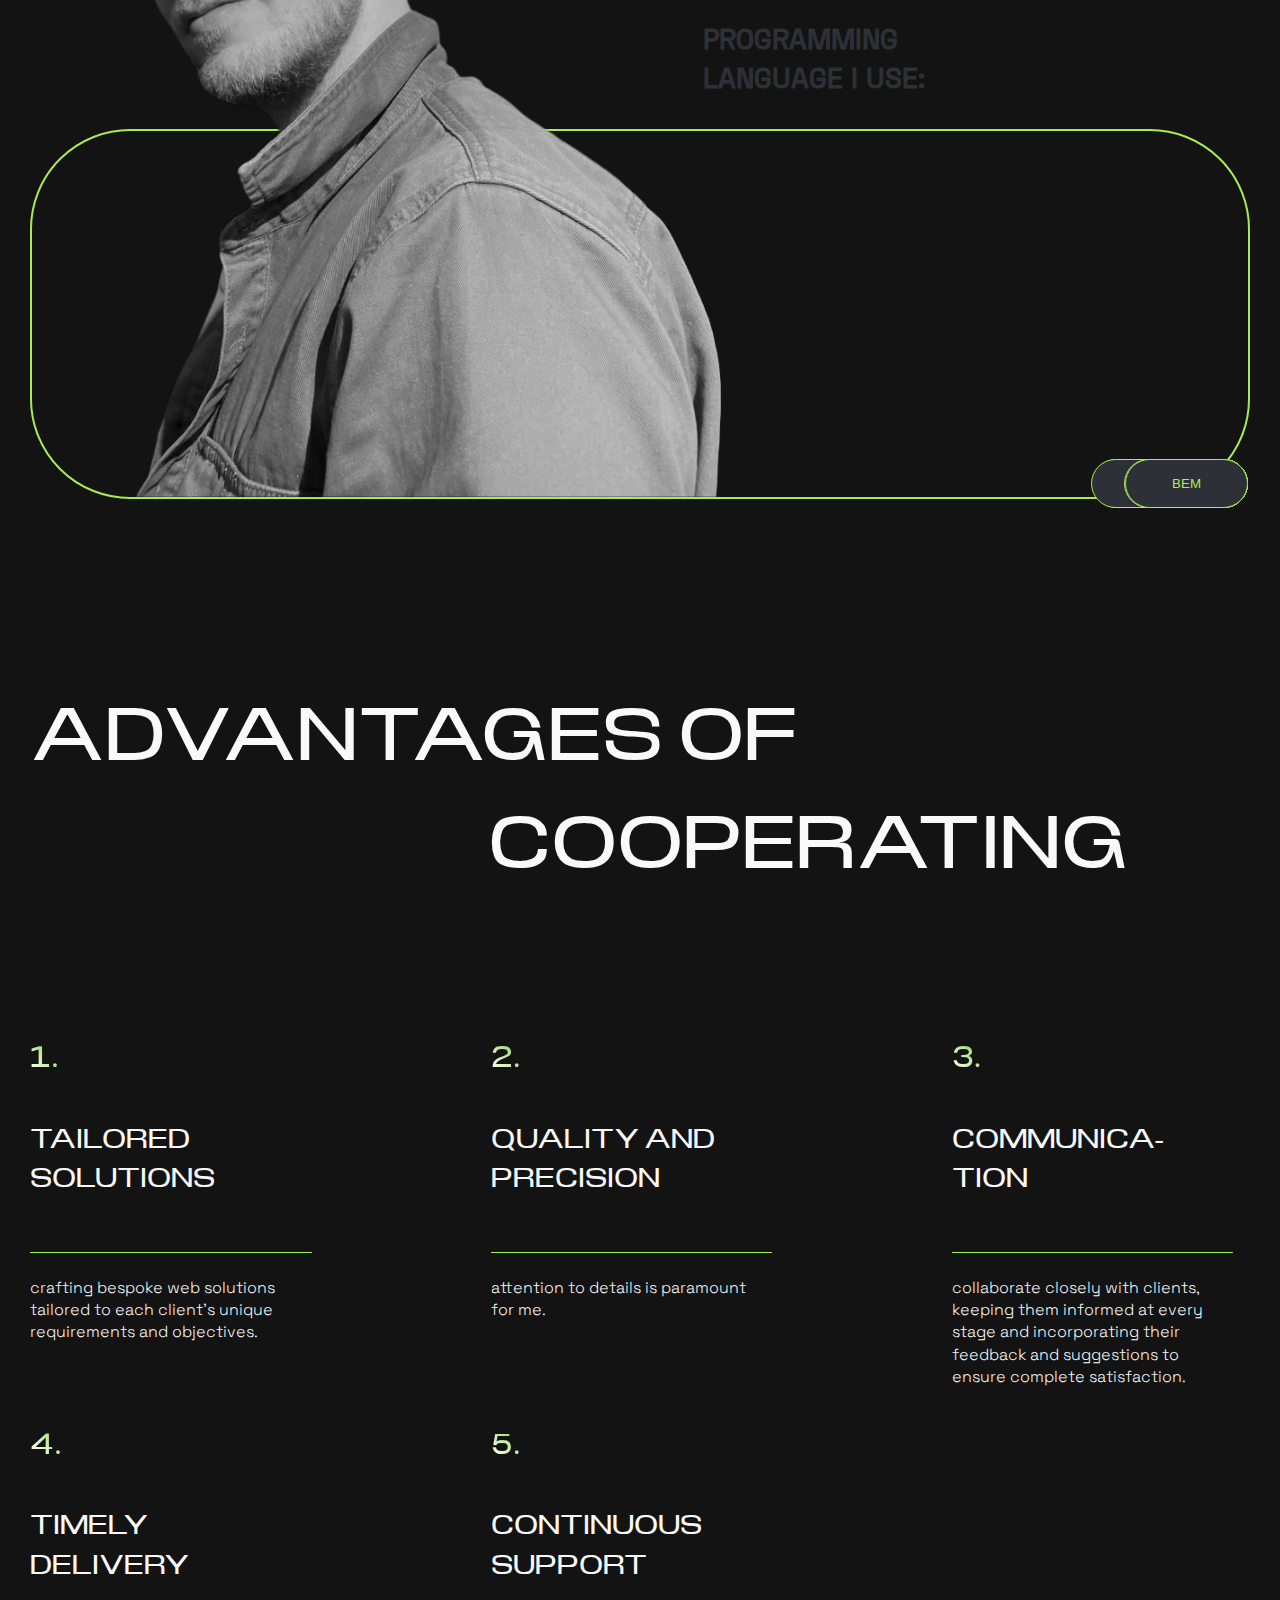
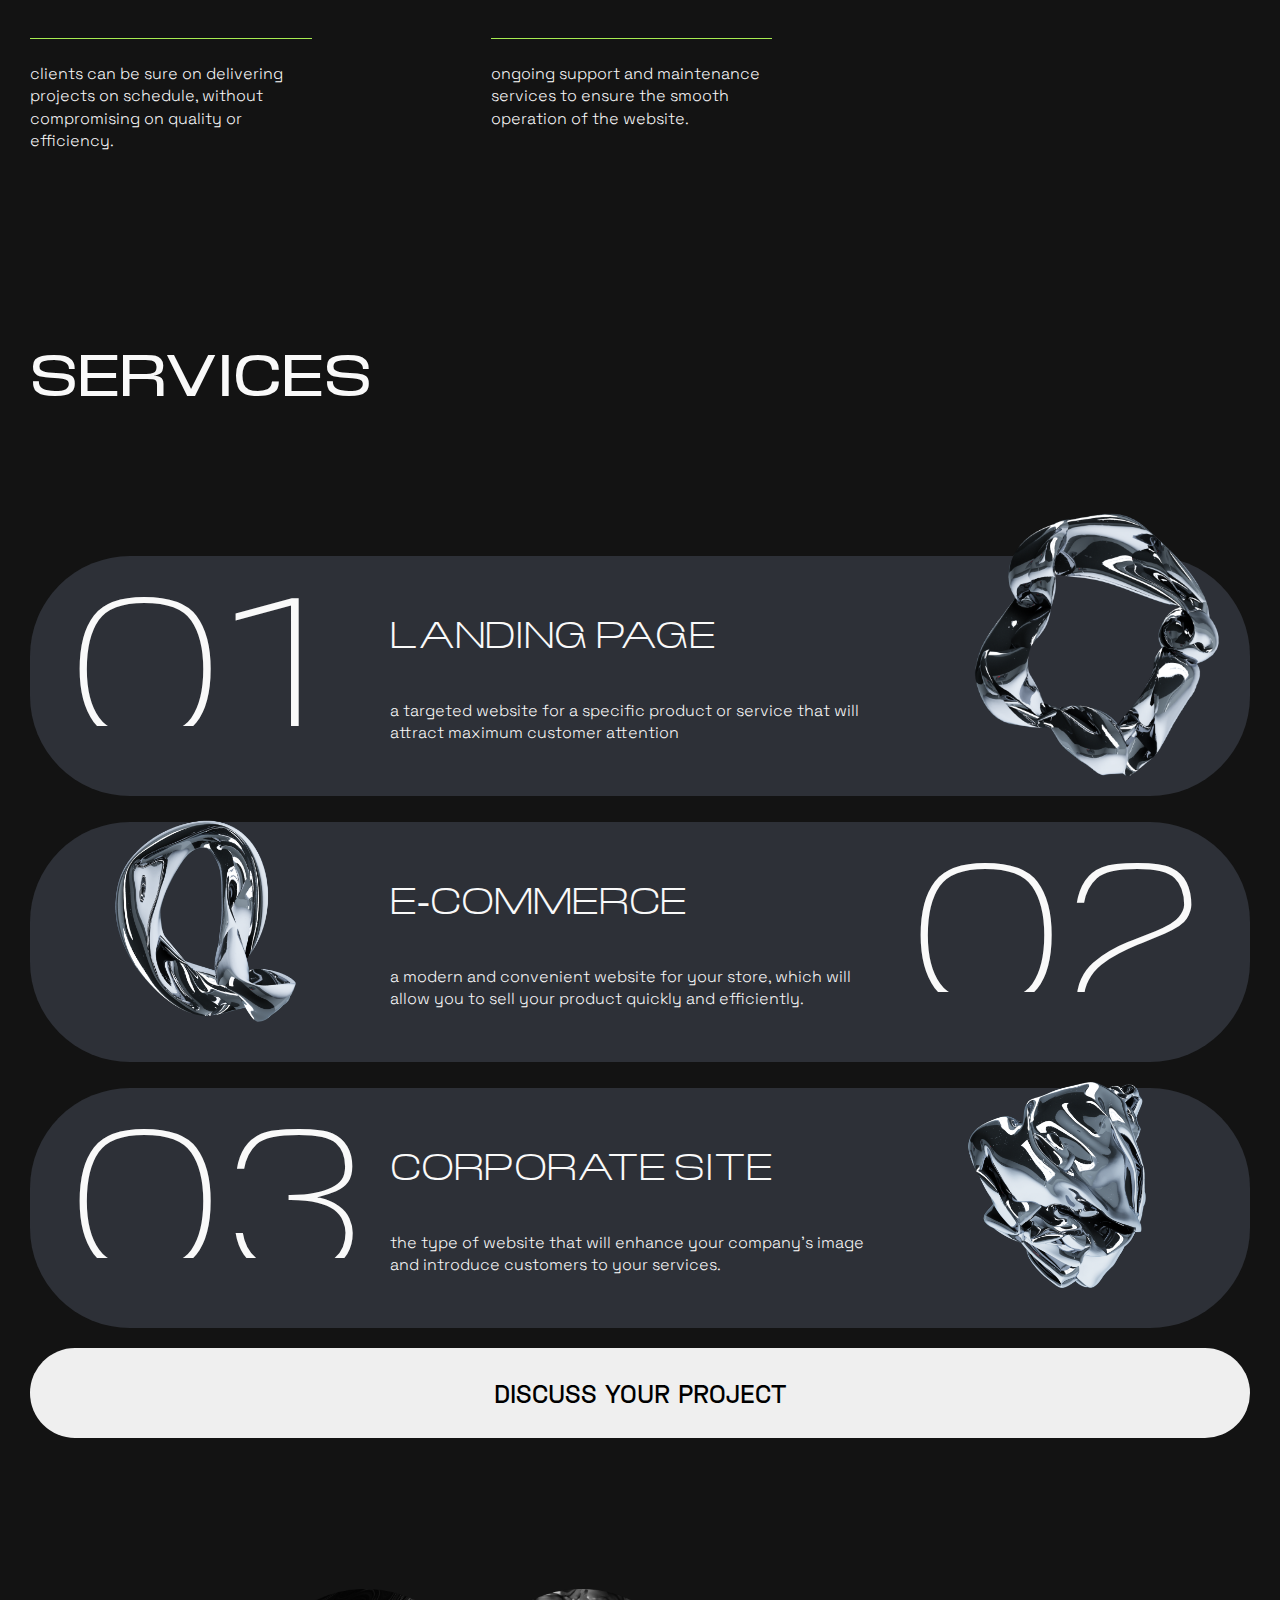
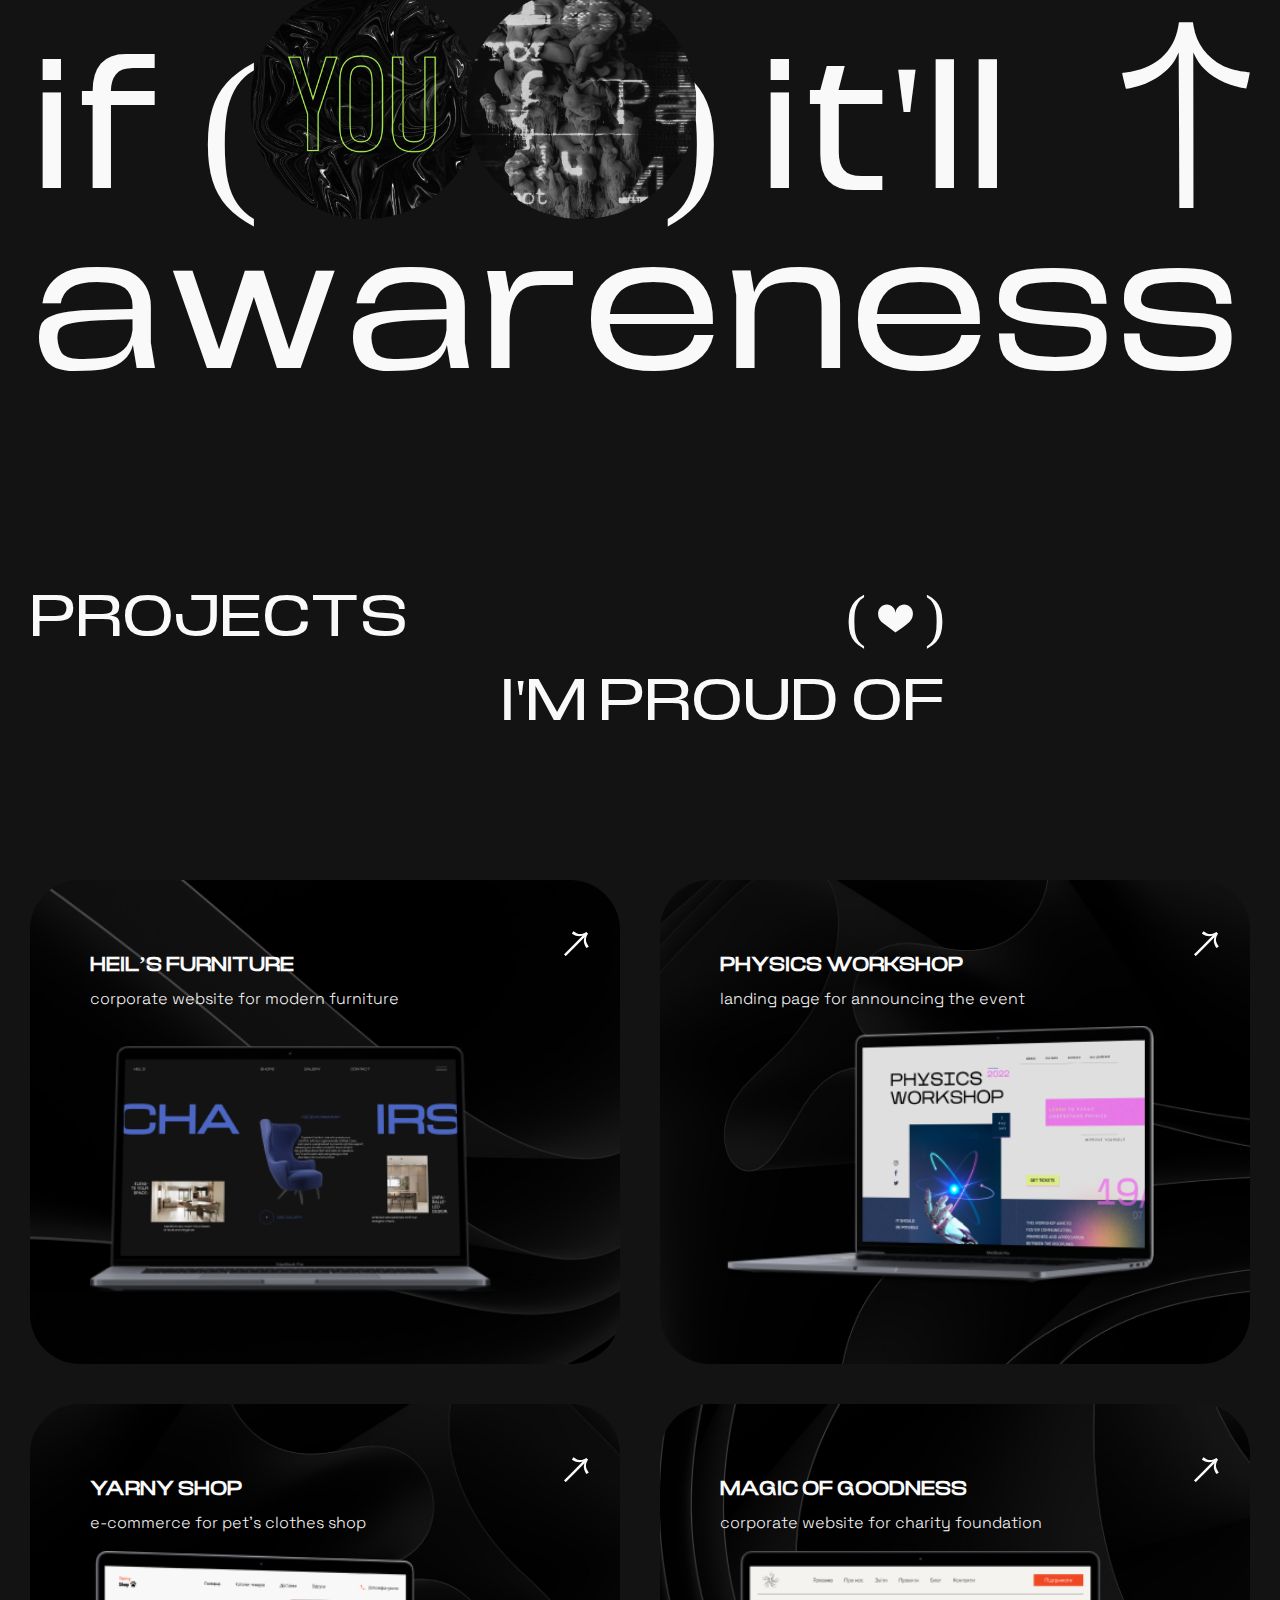
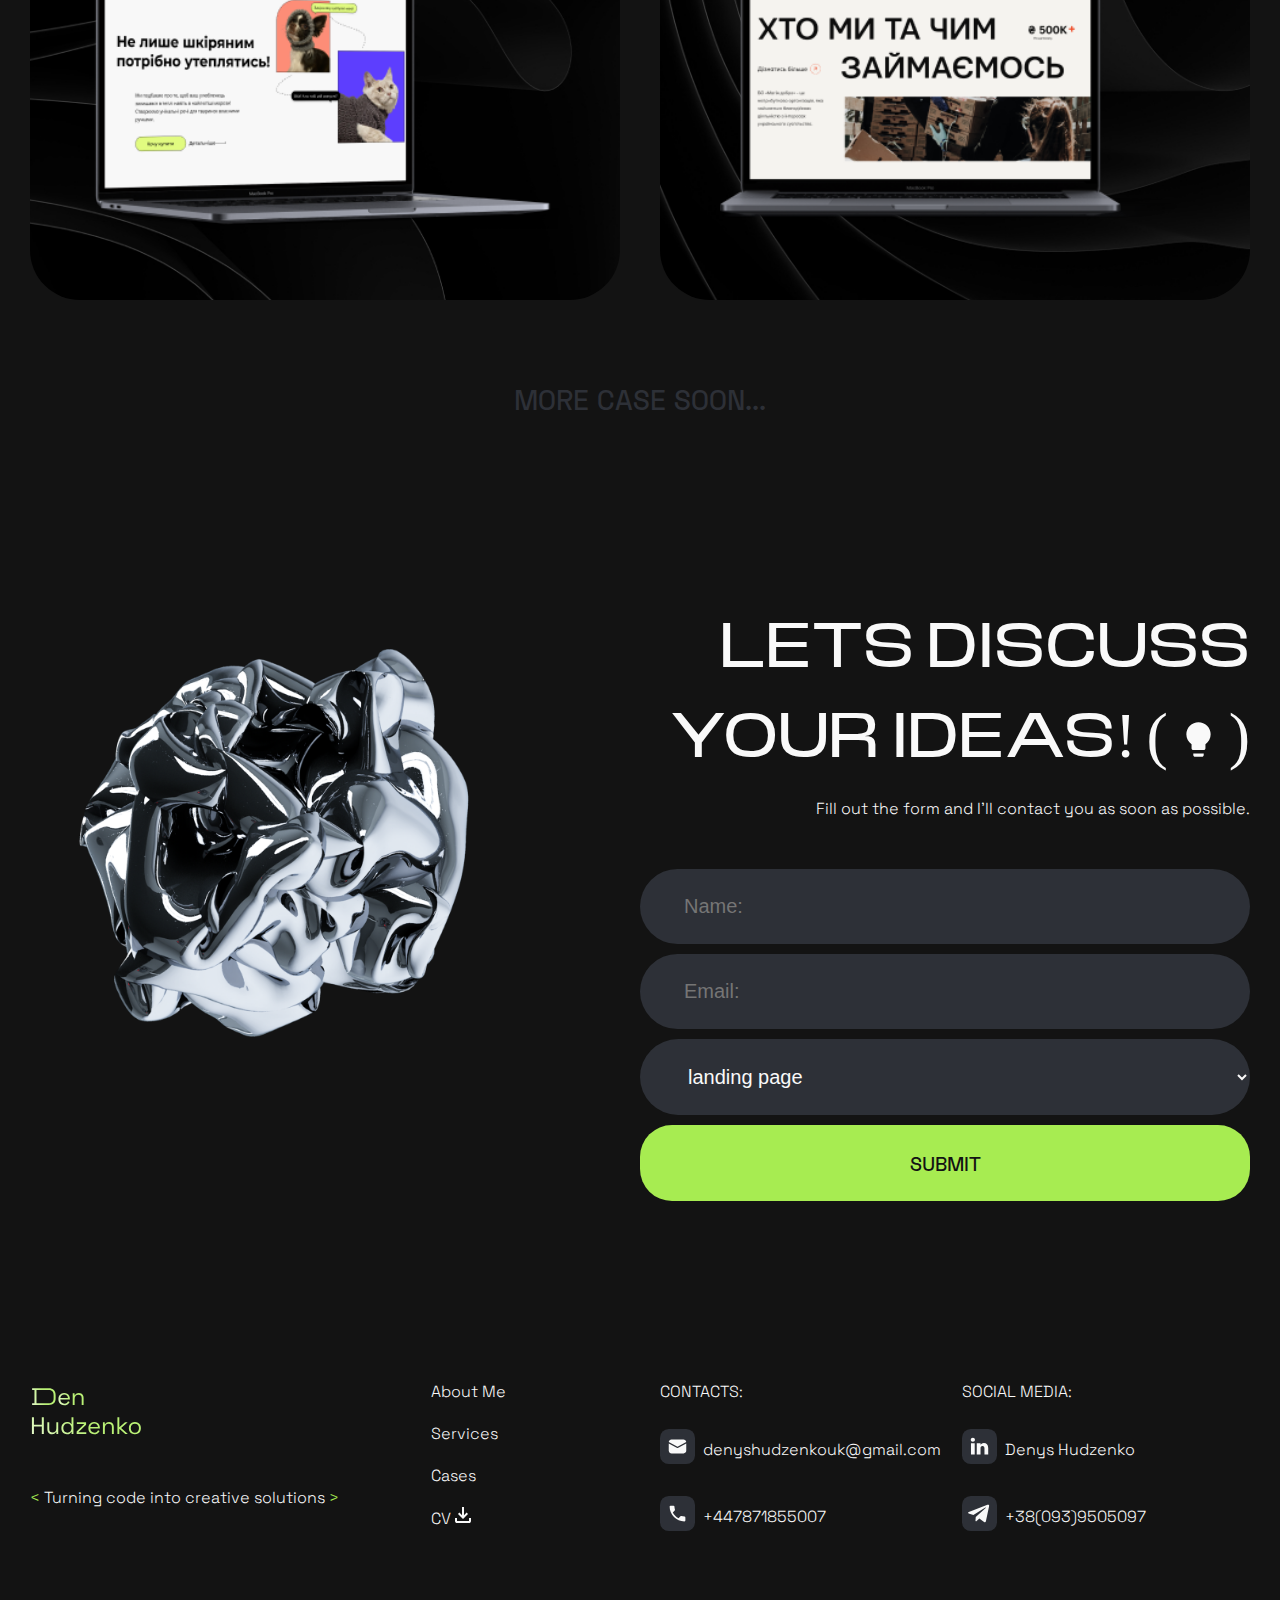
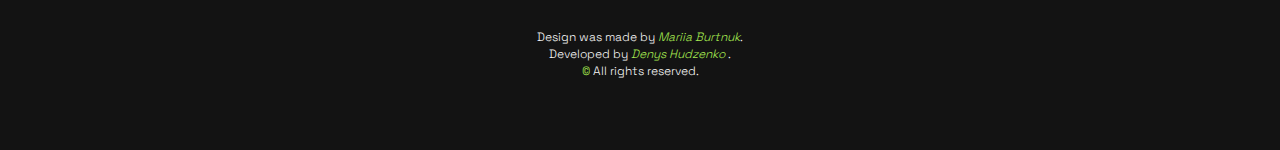
==== commit 09c5276a: "add new modal pages and js logic for buttons" ====
--- a/index.html
+++ b/index.html
@@ -37,7 +37,7 @@
             </svg>
           </a>
 
-          <button class="section-header__contacts-button button" id="menu-button">
+          <button class="section-header__contacts-button button form-open-button">
             Contact Me
           </button>
         </div>
@@ -97,7 +97,7 @@
                   power of innovation and an unbridled passion for coding. I’m driven to not just
                   meet but exceed client’s expectation.
                 </p>
-                <button class="section-hero__bottom-container--button button">
+                <button class="form-open-button section-hero__bottom-container--button button">
                   GET A CONSULTATION
                 </button>
               </div>
@@ -332,7 +332,9 @@
               </li>
             </ul>
 
-            <button class="section-services__button button">discuss your project</button>
+            <button class="section-services__button button form-open-button">
+              discuss your project
+            </button>
           </div>
         </div>
       </section>
@@ -352,10 +354,10 @@
                   </span>
 
                   <span class="section-awareness__line-top-text--circle"
-                    ><p class="circle-text">
+                    ><span class="circle-text">
                       if you are thinking about scaling your own business, are looking for new ways
                       to attract customers, then order the development of your own website.
-                    </p></span
+                    </span></span
                   >
                   )
                 </span>
@@ -511,7 +513,7 @@
       </section>
 
       <!-- Discussion -->
-      <section class="discussion section--margin-bottom" id="discussion " style="display: flex">
+      <section class="discussion section--margin-bottom" id="discussion" style="display: flex">
         <div class="container">
           <div class="section-discussion">
             <div class="section-discussion__container">
@@ -523,9 +525,8 @@
                     <span class="section-discussion__title-icon">
                       (
                       <svg
-                        class="icon"
                         fill="none"
-                        class="discussion-section--icon"
+                        class="discussion-section--icon icon"
                         xmlns="http://www.w3.org/2000/svg"
                       >
                         <use href="./img/icons-sprite.svg#lamp"></use>
@@ -552,7 +553,7 @@
                   <option value="e-commerce">e-commerce</option>
                   <option value="corporate website">corporate website</option>
                 </select>
-                <input class="form-input form-button" type="button" value="submit" class="button" />
+                <input class="form-input form-button button" type="button" value="submit" />
               </form>
             </div>
           </div>
@@ -594,7 +595,7 @@
 
         <address class="footer__contacts">
           <div class="footer__contacts-container">
-            <h3 class="footer__contacts-title">Contacts:</h3>
+            <p class="footer__contacts-title">Contacts:</p>
             <ul class="footer__contacts-list">
               <li class="footer__contacts-list-item">
                 <a class="communication-link" href="mailto:denyshudzenkouk@gmail.com">
@@ -619,7 +620,7 @@
           </div>
 
           <div class="footer__contacts-container">
-            <h3 class="footer__contacts-title">Social media:</h3>
+            <p class="footer__contacts-title">Social media:</p>
             <ul class="footer__contacts-list">
               <li class="footer__contacts-list-item">
                 <a
@@ -669,32 +670,84 @@
         <p><span class="footer--symbol-color">&#169;</span> All rights reserved.</p>
       </div>
     </footer>
+
+    <!-- modal menu -->
+    <section class="modal modal-menu">
+      <div class="modal__logo">
+        <div>
+          <img src="./img/logo_menu.svg" alt="logo" class="logo" />
+        </div>
+        <button type="button" class="modal__button--close modal-menu__button"></button>
+      </div>
+      <nav class="modal-menu__nav">
+        <ul class="modal-menu__nav-list">
+          <li class="modal-menu__nav-list-item">
+            <a href="#about" class="modal-menu__nav-link link">About Me</a>
+          </li>
+          <li class="modal-menu__nav-list-item">
+            <a href="#services" class="modal-menu__nav-link link">Services</a>
+          </li>
+          <li class="modal-menu__nav-list-item">
+            <a href="#projects" class="modal-menu__nav-link link">Cases</a>
+          </li>
+          <li class="modal-menu__nav-list-item">
+            <a href="#" class="modal-menu__nav-link link"> CV</a>
+          </li>
+        </ul>
+      </nav>
+    </section>
+
+    <!-- modal form -->
+    <section class="modal modal-form">
+      <div class="modal__logo">
+        <div>
+          <img src="./img/logo_menu.svg" alt="logo" class="logo" />
+        </div>
+        <button type="button" class="modal__button--close modal-form__button--close"></button>
+      </div>
+
+      <form action="POST" class="form modal-form__container">
+        <label for="modal-form-name"></label>
+        <input
+          class="modal-form__input form-input"
+          type="text"
+          name="name"
+          id="modal-form-name"
+          placeholder="Name:"
+        />
+        <label for="modal-form-email"></label>
+        <input
+          class="modal-form__input form-input"
+          type="email"
+          name="email"
+          id="modal-form-email"
+          placeholder="Email:"
+        />
+        <label for="modal-form-select"></label>
+        <select class="modal-form__input form-input" id="modal-form-select" name="select">
+          <option value="lending page">landing page</option>
+          <option value="e-commerce">e-commerce</option>
+          <option value="corporate website">corporate website</option>
+        </select>
+        <input class="modal-form__submit-button" type="button" value="submit" id="modal-form-btn" />
+      </form>
+      <div class="modal-form-thanks">
+        <p class="modal-form-thanks__text">
+          thank
+          <span> y<span class="modal-form-thanks__text--span">o</span>u!</span>
+        </p>
+        <p class="modal-form-thanks__text">I will contact you as soon as possible</p>
+        <button class="modal-form-thanks__button button">
+          <img
+            class="modal-form-thanks__button--icon"
+            src="./img/thanks_arrow_back.svg"
+            alt="arrow"
+          />
+
+          go back
+        </button>
+      </div>
+    </section>
+    <script src="/js/main.js"></script>
   </body>
-
-  <!-- modal menu -->
-  <section class="modal-menu">
-    <div class="modal-menu__logo">
-      <div class="section-header__nav-logo logo">
-        <img src="./img/logo_menu.svg" alt="logo" class="logo" />
-      </div>
-      <button type="button" class="modal-menu__button--close"></button>
-    </div>
-    <nav class="modal-menu__nav">
-      <ul class="modal-menu__nav-list">
-        <li class="modal-menu__nav-list-item">
-          <a href="" class="modal-menu__nav-link link">About Me</a>
-        </li>
-        <li class="modal-menu__nav-list-item">
-          <a href="" class="modal-menu__nav-link link">Services</a>
-        </li>
-        <li class="modal-menu__nav-list-item">
-          <a href="" class="modal-menu__nav-link link">Cases</a>
-        </li>
-        <li class="modal-menu__nav-list-item">
-          <a href="" class="modal-menu__nav-link link"> CV</a>
-        </li>
-      </ul>
-    </nav>
-  </section>
-  <script src="/js/main.js"></script>
 </html>
--- a/css/style.css
+++ b/css/style.css
@@ -31,6 +31,26 @@
   src: url(../../fonts/ArupalaGroteskTrial-SuperLt.ttf) format("truetype");
   font-weight: 300;
 }
+@property --gradient-angle {
+  syntax: "<angle>";
+  initial-value: 0deg;
+  inherits: false;
+}
+.modal-form-thanks__button:hover, .modal-form__submit-button:hover {
+  outline: 2px solid #2d3037;
+  background-color: #a7ec51;
+  border-bottom: 10px solid #2d3037;
+}
+.modal-form-thanks__button:focus, .modal-form__submit-button:focus {
+  background-color: #a7ec51;
+  outline: 2px solid #2d3037;
+}
+.modal-form-thanks__button:active, .modal-form__submit-button:active {
+  background-color: #a7ec51;
+  border-bottom: 1px solid #2d3037;
+  color: #2d3037;
+}
+
 * {
   -webkit-box-sizing: border-box;
           box-sizing: border-box;
@@ -521,10 +541,11 @@
 }
 @media screen and (min-width: 769px) {
   .section-header__contacts-button {
-    padding: 10px 32px;
-  }
-}
-@media screen and (min-width: 769px) {
+    padding: 10px 22px;
+    font-size: 16px;
+  }
+}
+@media screen and (min-width: 1025px) {
   .section-header__contacts-button {
     padding: 12px 38px;
   }
@@ -1067,8 +1088,8 @@
   -webkit-background-clip: text;
           background-clip: text;
   -webkit-text-fill-color: transparent;
-  -webkit-animation: textGradientAnimation 10s ease infinite;
-          animation: textGradientAnimation 10s ease infinite;
+  -webkit-animation: textGradientAnimation 20s ease infinite;
+          animation: textGradientAnimation 20s ease infinite;
 }
 @-webkit-keyframes textGradientAnimation {
   0% {
@@ -2263,7 +2284,7 @@
   color: #a7ec51;
 }
 
-.modal-menu {
+.modal {
   position: fixed;
   z-index: 111;
   top: 0;
@@ -2277,7 +2298,7 @@
           transform: translateX(100vw);
   visibility: hidden;
 }
-.modal-menu__logo {
+.modal__logo {
   position: absolute;
   display: -webkit-box;
   display: -ms-flexbox;
@@ -2292,18 +2313,22 @@
   top: 10px;
   left: 10px;
 }
-.modal-menu__button--close {
+.modal__button--close {
   display: block;
   margin-right: 30px;
   width: 50px;
   height: 50px;
   border-radius: 50%;
   z-index: 112;
-  background-color: #3c3d40;
+  background-color: #a7ec51;
+  outline: 1px solid #3c3d40;
   border: none;
   position: relative;
-}
-.modal-menu__button--close::before, .modal-menu__button--close::after {
+  cursor: pointer;
+  -webkit-animation: shadowMove 3s linear infinite;
+          animation: shadowMove 3s linear infinite;
+}
+.modal__button--close::before, .modal__button--close::after {
   display: block;
   content: "";
   position: absolute;
@@ -2314,13 +2339,13 @@
   top: 25px;
   right: 7px;
   z-index: 113;
-  background-color: #fff;
-}
-.modal-menu__button--close::after {
+  background-color: #3c3d40;
+}
+.modal__button--close::after {
   -webkit-transform: rotate(-45deg);
           transform: rotate(-45deg);
 }
-.modal-menu__nav {
+.modal .modal-menu__nav {
   width: 100vw;
   height: 100vh;
   z-index: 112;
@@ -2334,7 +2359,7 @@
       -ms-flex-pack: center;
           justify-content: center;
 }
-.modal-menu__nav-list {
+.modal .modal-menu__nav-list {
   border-radius: 50px;
   border: 2px solid #3c3d40;
   display: -webkit-box;
@@ -2347,9 +2372,10 @@
   -webkit-box-align: center;
       -ms-flex-align: center;
           align-items: center;
-  -webkit-box-pack: center;
-      -ms-flex-pack: center;
-          justify-content: center;
+  -webkit-box-pack: justify;
+      -ms-flex-pack: justify;
+          justify-content: space-between;
+  padding: 40px;
   -webkit-animation: shadowMove 3s linear infinite;
           animation: shadowMove 3s linear infinite;
 }
@@ -2397,17 +2423,23 @@
             box-shadow: inset 7px 7px 21px -8px #3c3d40;
   }
 }
-.modal-menu__nav-list-item {
-  padding: 10vw;
-}
-.modal-menu__nav-link {
+.modal .modal-menu__nav-list-item {
+  display: -webkit-box;
+  display: -ms-flexbox;
+  display: flex;
+  -webkit-box-align: center;
+      -ms-flex-align: center;
+          align-items: center;
+  height: 10vh;
+}
+.modal .modal-menu__nav-link {
   color: #3c3d40;
-  font-size: 8vw;
+  font-size: 4vh;
   font-weight: 600;
   text-transform: uppercase;
 }
 
-.menu-open {
+.open {
   -webkit-transform: translateX(0);
           transform: translateX(0);
   visibility: visible;
@@ -2417,7 +2449,7 @@
   transition: transform 0.5s linear, -webkit-transform 0.5s linear;
 }
 
-.menu-closing {
+.close {
   -webkit-transform: translateX(100vw);
           transform: translateX(100vw);
   visibility: hidden;
@@ -2427,6 +2459,171 @@
   transition: transform 0.5s linear, visibility 0s linear 0.5s, -webkit-transform 0.5s linear; /* Delay hiding */
 }
 
+.modal-form {
+  height: 100vh;
+  width: 100vw;
+  display: -webkit-box;
+  display: -ms-flexbox;
+  display: flex;
+  -webkit-box-pack: center;
+      -ms-flex-pack: center;
+          justify-content: center;
+  -webkit-box-align: center;
+      -ms-flex-align: center;
+          align-items: center;
+}
+.modal-form__container {
+  display: -webkit-box;
+  display: -ms-flexbox;
+  display: flex;
+  -webkit-box-pack: center;
+      -ms-flex-pack: center;
+          justify-content: center;
+  -webkit-box-align: center;
+      -ms-flex-align: center;
+          align-items: center;
+  -ms-flex-preferred-size: 30%;
+      flex-basis: 30%;
+}
+@media screen and (max-width: 480px) {
+  .modal-form__container {
+    -ms-flex-preferred-size: 80%;
+        flex-basis: 80%;
+  }
+}
+@media screen and (min-width: 481px) {
+  .modal-form__container {
+    -ms-flex-preferred-size: 60%;
+        flex-basis: 60%;
+  }
+}
+@media screen and (min-width: 769px) {
+  .modal-form__container {
+    -ms-flex-preferred-size: 50%;
+        flex-basis: 50%;
+  }
+}
+@media screen and (min-width: 1025px) {
+  .modal-form__container {
+    -ms-flex-preferred-size: 40%;
+        flex-basis: 40%;
+  }
+}
+@media screen and (min-width: 1380px) {
+  .modal-form__container {
+    -ms-flex-preferred-size: 35vw;
+        flex-basis: 35vw;
+  }
+}
+.modal-form__input {
+  background-color: #2d3037;
+  color: #a7ec51;
+  font-size: 28px;
+  font-family: "Space Grotesk light";
+  width: 100%;
+}
+.modal-form__input:-webkit-autofill {
+  -webkit-box-shadow: 0 0 0px 1000px #2d3037 inset;
+  -webkit-text-fill-color: #a7ec51;
+}
+.modal-form__input option {
+  color: #a7ec51;
+}
+.modal-form__submit-button {
+  width: 100%;
+  background-color: #a7ec51;
+  font-size: 28px;
+  font-family: "Space Grotesk light";
+  color: #212226;
+  text-transform: uppercase;
+  font-weight: 600;
+  padding: 20px;
+  border-radius: 30px;
+  border: none;
+}
+.modal-form-thanks {
+  opacity: 0;
+  visibility: hidden;
+  position: absolute;
+  display: -webkit-box;
+  display: -ms-flexbox;
+  display: flex;
+  -webkit-box-orient: vertical;
+  -webkit-box-direction: normal;
+      -ms-flex-direction: column;
+          flex-direction: column;
+  -webkit-box-pack: center;
+      -ms-flex-pack: center;
+          justify-content: center;
+  -webkit-box-align: center;
+      -ms-flex-align: center;
+          align-items: center;
+  -webkit-box-flex: 1;
+      -ms-flex-positive: 1;
+          flex-grow: 1;
+  color: #212226;
+  font-family: "Arupala Grotesk";
+  top: 0;
+  left: 0;
+  width: 100vw;
+  height: 100vh;
+  background-color: #a7ec51;
+  z-index: 222;
+  gap: 26px;
+  font-size: min(40px, 3vw);
+  font-weight: 400;
+  -webkit-transition: visibility 0.5s linear, opacity 0.5s linear;
+  transition: visibility 0.5s linear, opacity 0.5s linear;
+}
+.modal-form-thanks__text:first-child {
+  font-size: min(200px, 10vw);
+  text-transform: uppercase;
+  font-weight: 700;
+}
+.modal-form-thanks__text--span {
+  padding: 0;
+  margin: 0;
+  width: 100%;
+  background: url("../../img/thank_you_abstract.png") no-repeat center 60%/contain;
+}
+.modal-form-thanks__button {
+  position: absolute;
+  bottom: min(246px, 10vh);
+  left: min(246px, 10vw);
+  background-color: #a7ec51;
+  display: -webkit-box;
+  display: -ms-flexbox;
+  display: flex;
+  -webkit-box-align: center;
+      -ms-flex-align: center;
+          align-items: center;
+  justify-self: flex-end;
+  -ms-flex-item-align: start;
+      align-self: flex-start;
+  font-size: 20px;
+  padding: 20px;
+  font-family: "Space Grotesk light";
+  gap: 15px;
+  border: none;
+  cursor: pointer;
+}
+.modal-form-thanks__button--icon {
+  width: 40px;
+  height: 30px;
+}
+.modal-form .form-open-thanks {
+  opacity: 1;
+  visibility: visible;
+  -webkit-transition: visibility 0.5s linear, opacity 0.5s linear;
+  transition: visibility 0.5s linear, opacity 0.5s linear;
+}
+.modal-form .form-close-thanks {
+  opacity: 0;
+  visibility: hidden;
+  -webkit-transition: visibility 0.5s linear, opacity 0.5s linear;
+  transition: visibility 0.5s linear, opacity 0.5s linear;
+}
+
 @media screen and (max-width: 480px) {
   html {
     font-size: 13px;
